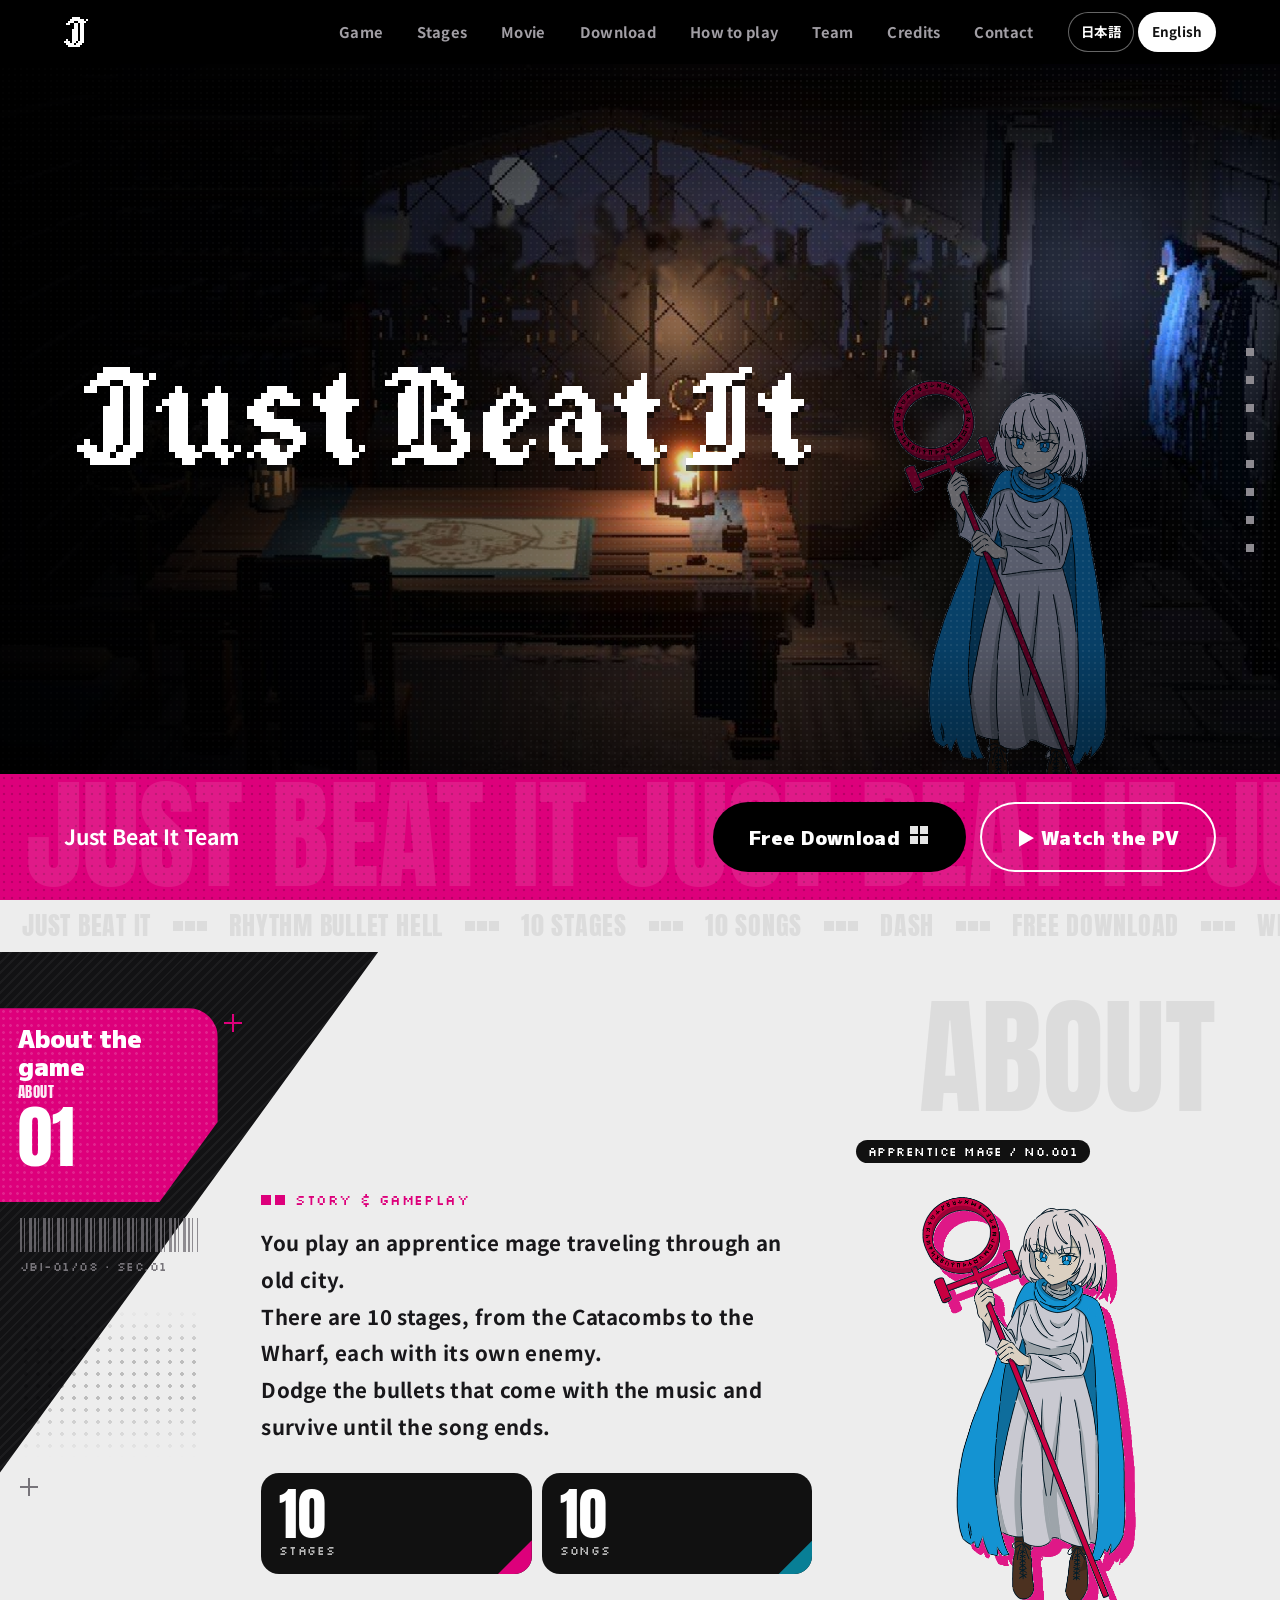
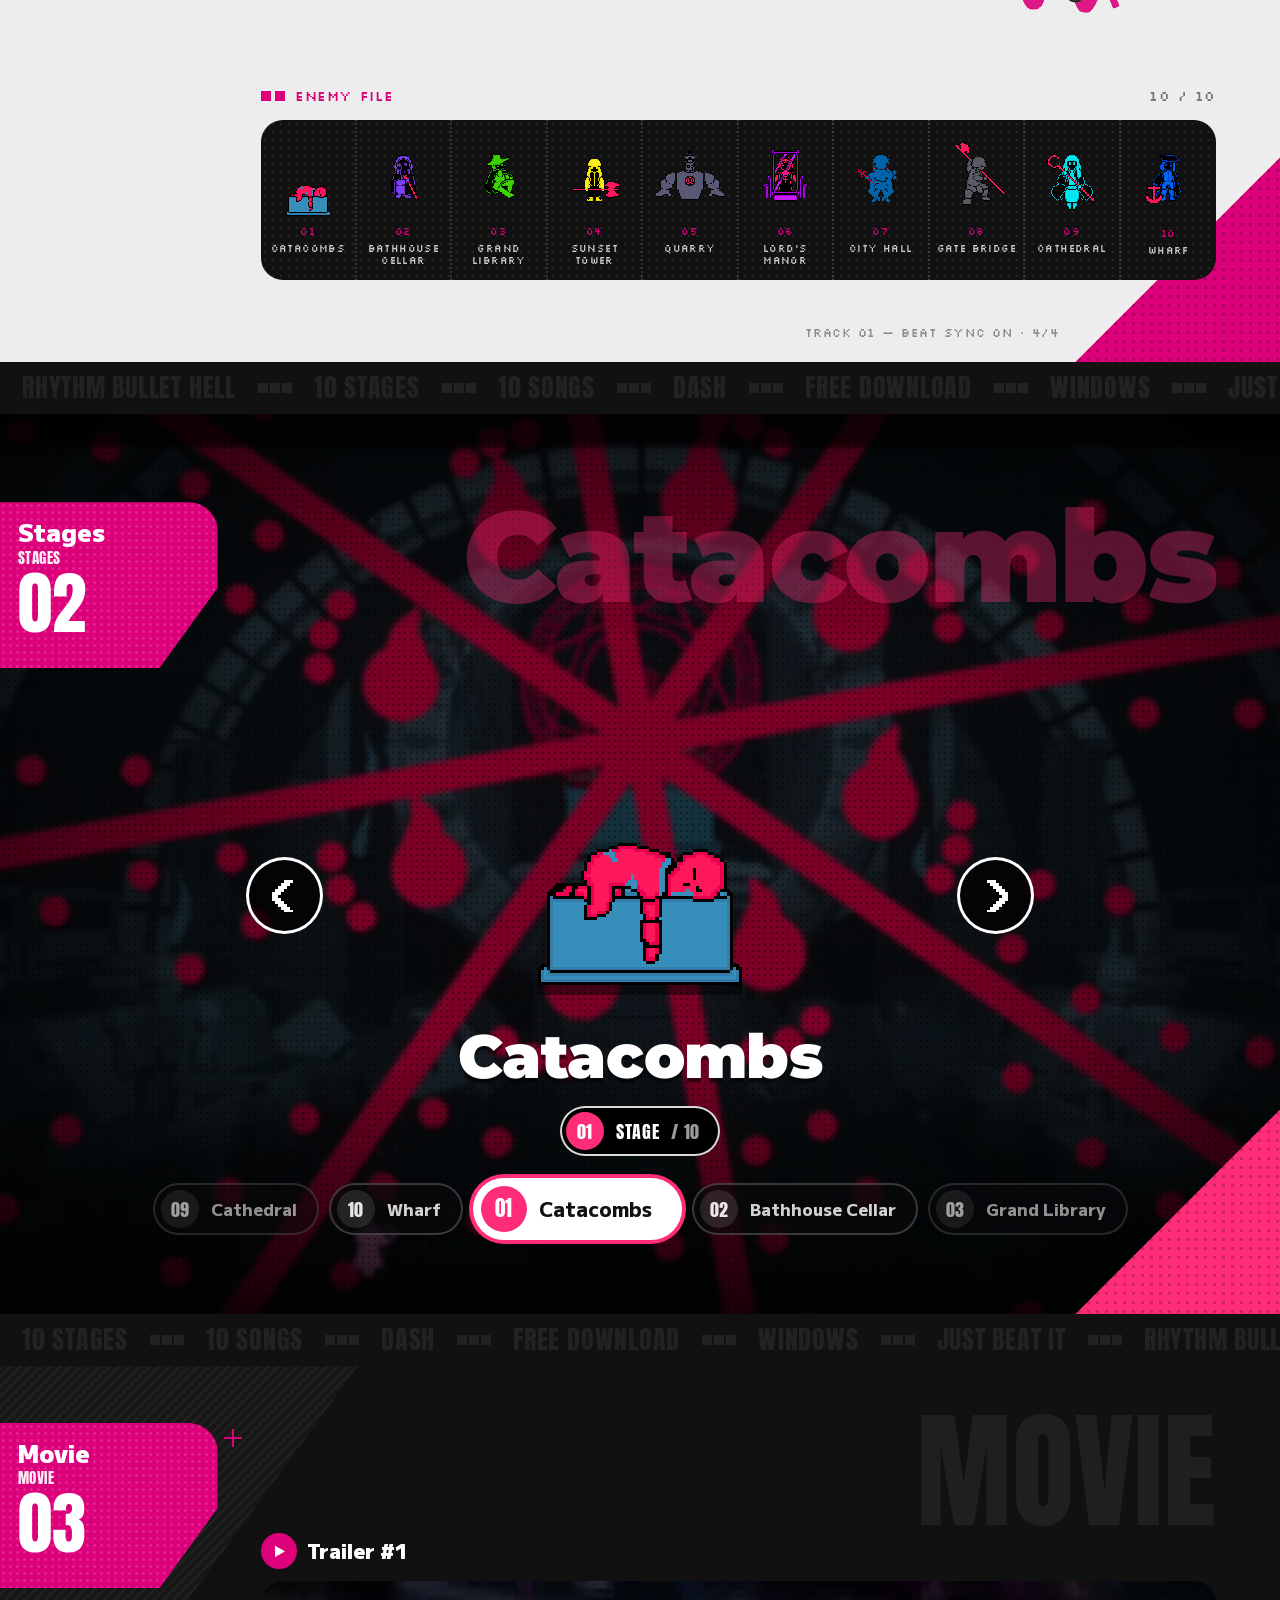
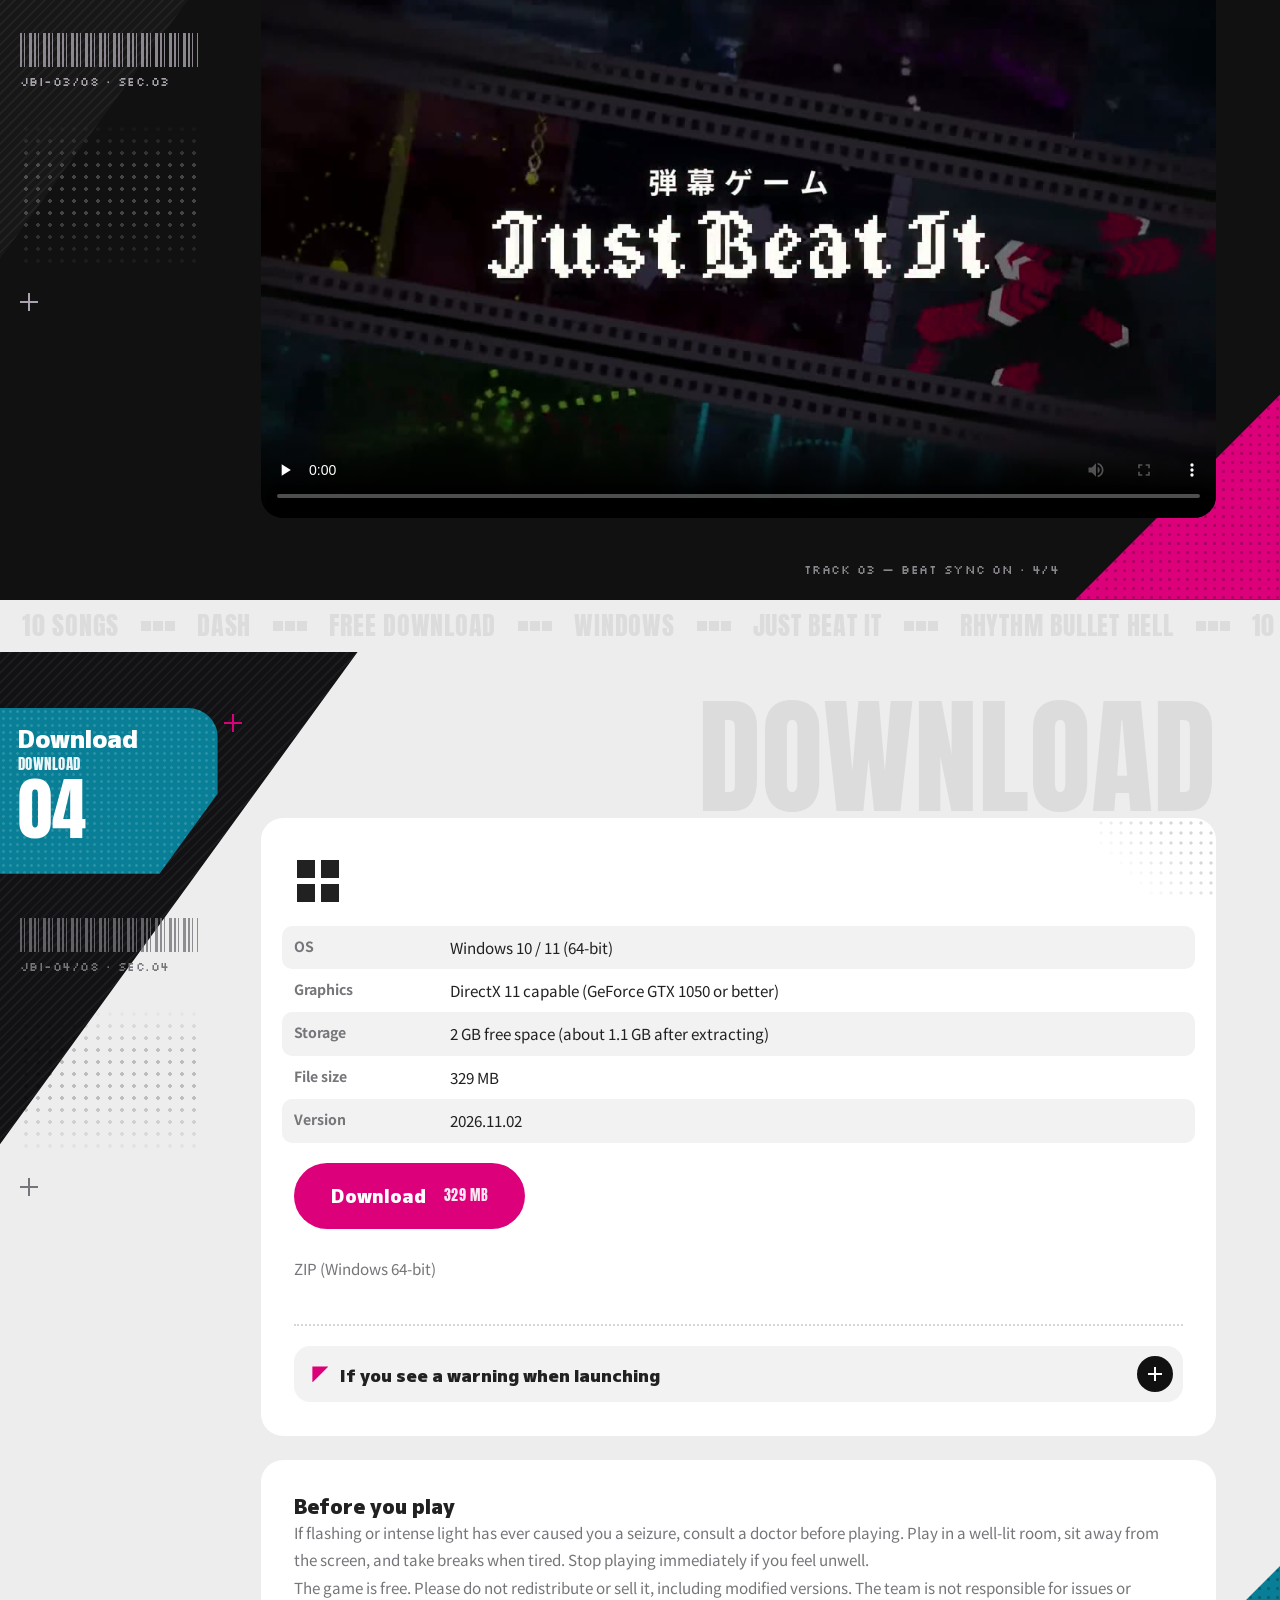
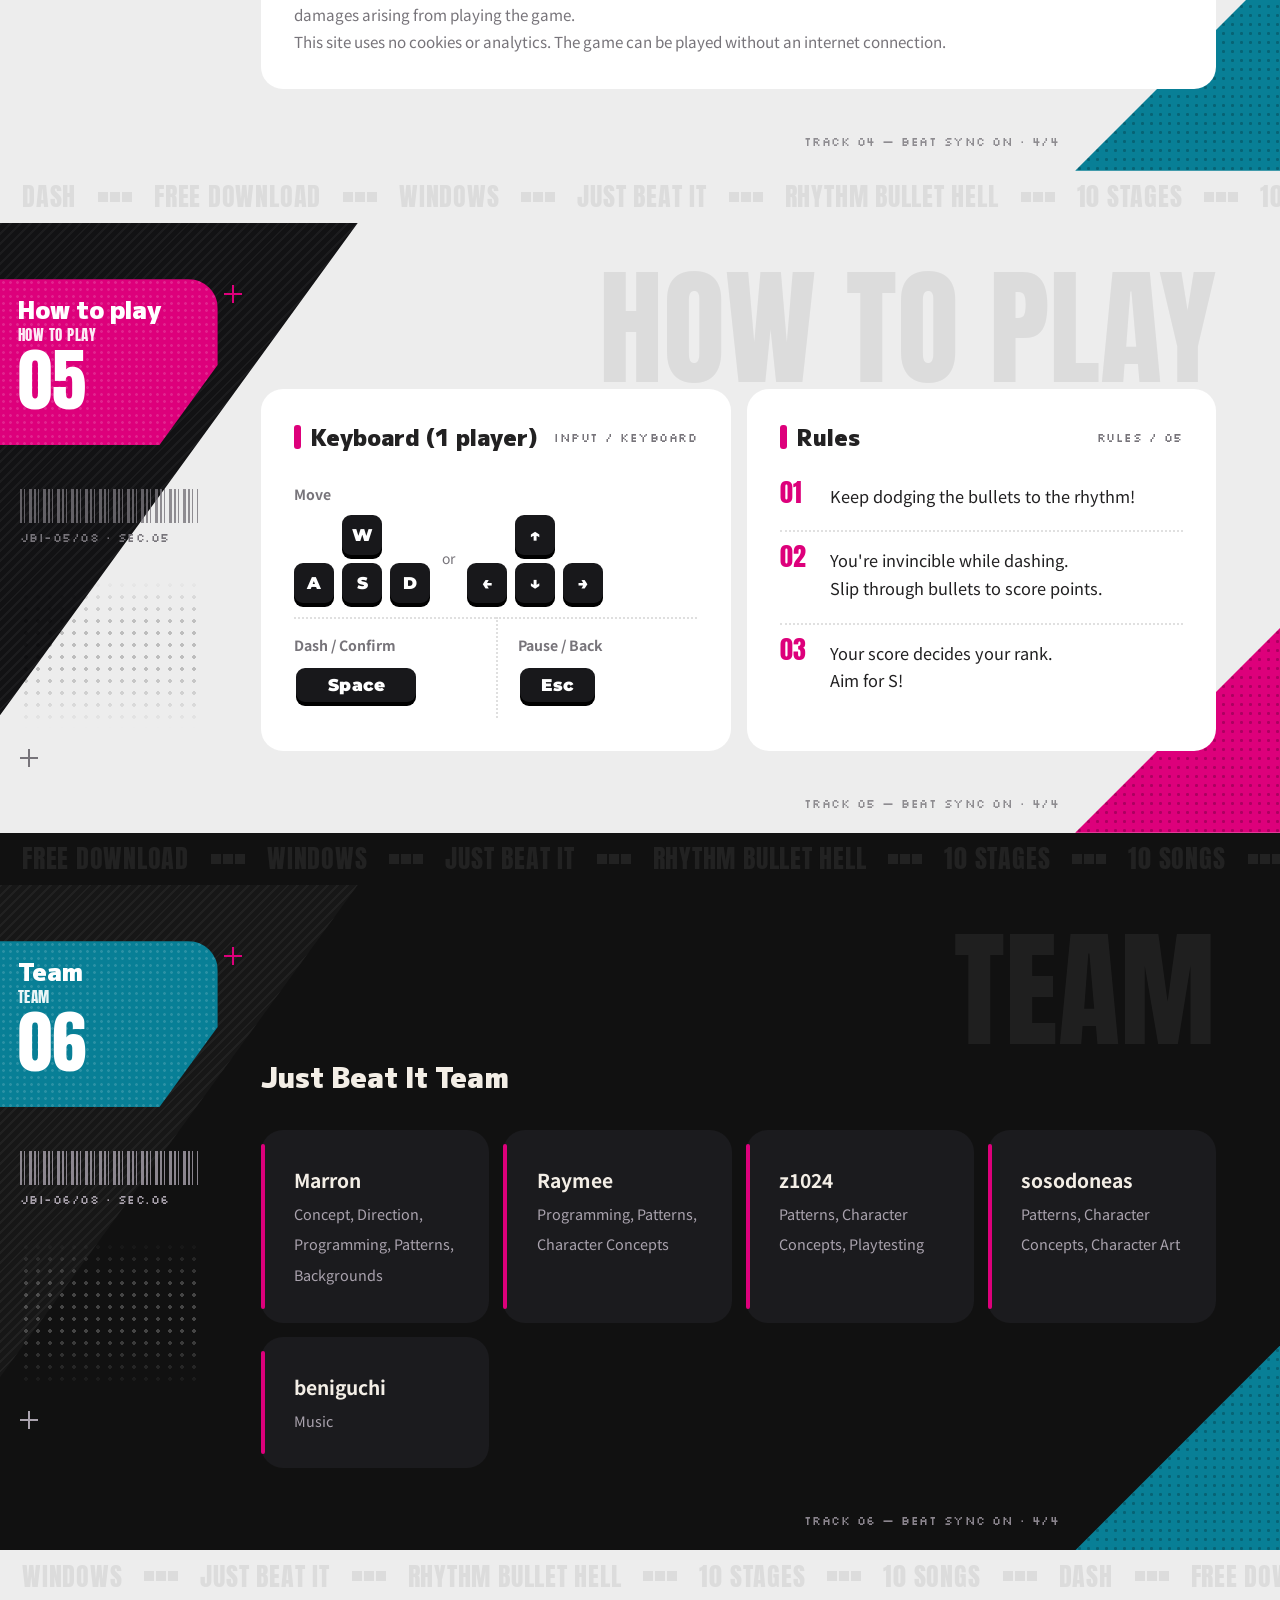
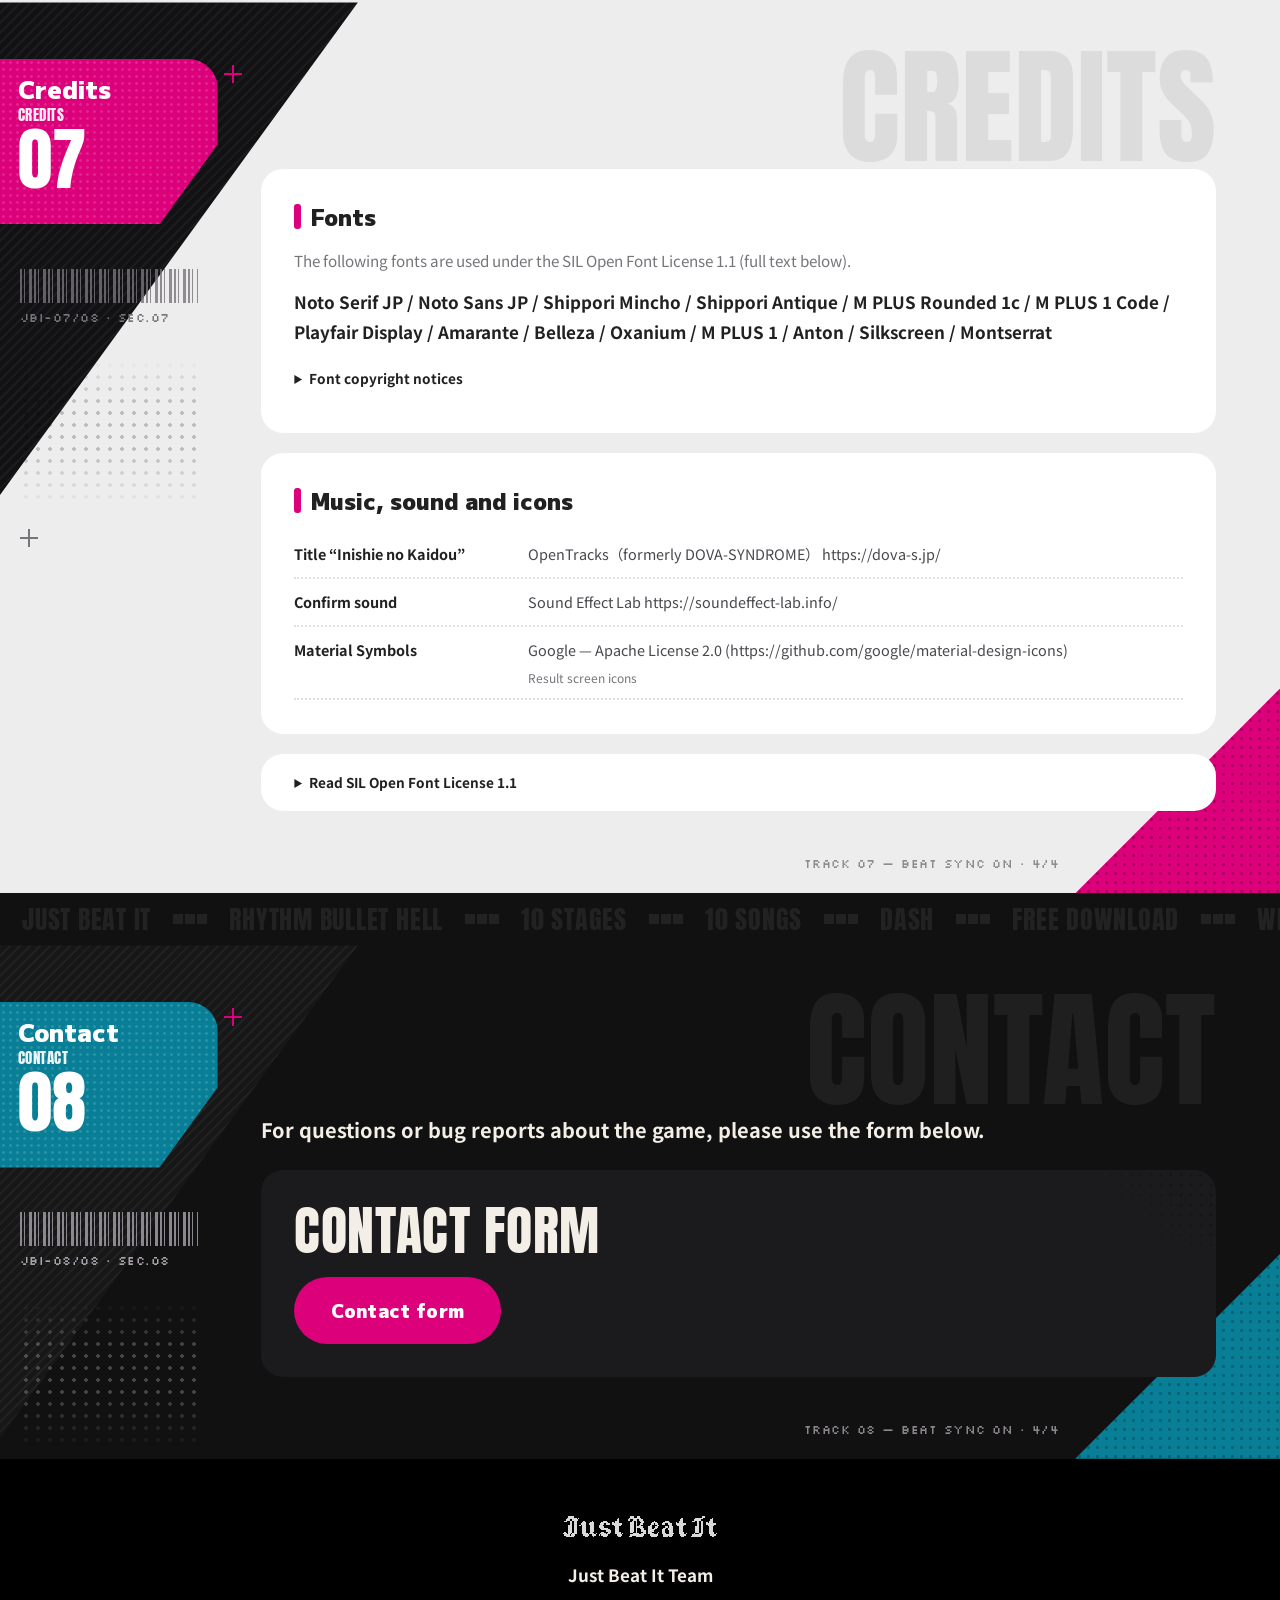
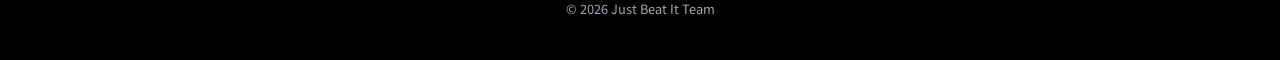
==== index.html @ 90af5a92 "refactor(site): メンバーの名前も pick で読む Co-Authored-By: Claude Opus 5.5 <noreply@anthropic.com>" ====
<!doctype html>
<html lang="ja" data-lang="ja" data-style="new">
<head>
<meta charset="utf-8">
<meta name="viewport" content="width=device-width,initial-scale=1,viewport-fit=cover">
<script>(function(){var d=document.documentElement,l="ja";try{var q=new URLSearchParams(location.search).get("lang");if(q==="ja"||q==="en")l=q;else{var s=localStorage.getItem("jbi-lang");if(s==="ja"||s==="en")l=s;else if(!/^ja\b/i.test(navigator.language||"ja"))l="en"}}catch(e){}d.lang=l;d.dataset.lang=l;try{if(new URLSearchParams(location.search).get("style")==="now"){delete d.dataset.style}else{d.dataset.style="new";var f=document.createElement("link");f.id="style-new-font";f.rel="stylesheet";f.href="https://fonts.googleapis.com/css2?family=Anton&family=M+PLUS+1:wght@800;900&family=Montserrat:wght@900&family=Noto+Sans+JP:wght@400;700&family=Silkscreen&display=swap";document.head.appendChild(f)}}catch(e){}d.classList.add("js");try{if(matchMedia("(prefers-reduced-motion: reduce)").matches)d.classList.add("calm")}catch(e){}})()</script>
<title>Just Beat It</title>
<meta name="description" content="曲の拍に合わせて飛んでくる弾をかわす、1〜2 人で遊べるリズム弾幕アクションを無料配布しています。 / A free rhythm bullet-hell action game for 1–2 players: dodge bullets to the beat.">
<meta name="theme-color" content="#0b0a0e">
<link rel="canonical" href="https://raymee675.github.io/Just-Beat-It/">
<meta property="og:type" content="website">
<meta property="og:site_name" content="Just Beat It">
<meta property="og:title" content="Just Beat It">
<meta property="og:description" content="曲の拍に合わせて飛んでくる弾をかわす、1〜2 人で遊べるリズム弾幕アクションを無料配布しています。 / A free rhythm bullet-hell action game for 1–2 players: dodge bullets to the beat.">
<meta property="og:url" content="https://raymee675.github.io/Just-Beat-It/">
<meta property="og:image" content="https://raymee675.github.io/Just-Beat-It/assets/img/ogp.jpg">
<meta property="og:locale" content="ja_JP">
<meta property="og:locale:alternate" content="en_US">
<meta name="twitter:card" content="summary_large_image">
<link rel="icon" type="image/png" sizes="32x32" href="assets/img/favicon-32.png">
<link rel="icon" type="image/png" sizes="256x256" href="assets/img/icon-256.png">
<link rel="apple-touch-icon" href="assets/img/icon-256.png">
<link rel="preconnect" href="https://fonts.googleapis.com">
<link rel="preconnect" href="https://fonts.gstatic.com" crossorigin>
<link rel="stylesheet" href="https://fonts.googleapis.com/css2?family=Noto+Serif+JP:wght@400;600;700;900&display=swap">
<link rel="stylesheet" href="assets/css/site.css?v=20261102d">
<link rel="stylesheet" href="assets/css/style-new.css?v=20261102d">
<script defer src="assets/js/config.js?v=20261102d"></script>
<script defer src="assets/js/opening.js?v=20261102d"></script>
<script defer src="assets/js/main.js?v=20261102d"></script>
</head>
<body>
<a class="skip" href="#main"><span lang="ja">本文へ</span><span lang="en">Skip to content</span></a>

<header class="header" data-header>
  <a class="header-logo" href="#top" aria-label="Just Beat It"><img class="zz-logo-full" src="assets/img/logo-pixel-1x.png" width="116" height="18" alt="Just Beat It"><img class="zz-only zz-logo-j" src="assets/img/logo-j-1x.png" width="12" height="15" alt=""></a>
  <nav class="nav" aria-label="Sections" data-nav>
    <a href="#about"><b>01</b><span lang="ja">ゲーム</span><span lang="en">Game</span></a>
    <a href="#stages"><b>02</b><span lang="ja">ステージ</span><span lang="en">Stages</span></a>
    <a href="#movie"><b>03</b><span lang="ja">映像</span><span lang="en">Movie</span></a>
    <a href="#download"><b>04</b><span lang="ja">ダウンロード</span><span lang="en">Download</span></a>
    <a href="#howto"><b>05</b><span lang="ja">遊び方</span><span lang="en">How to play</span></a>
    <a href="#team"><b>06</b><span lang="ja">制作</span><span lang="en">Team</span></a>
    <a href="#credits"><b>07</b><span lang="ja">クレジット</span><span lang="en">Credits</span></a>
    <a href="#contact"><b>08</b><span lang="ja">お問い合わせ</span><span lang="en">Contact</span></a>
  </nav>
  <div class="lang" role="group" aria-label="Language">
    <a class="band band-chip" href="?lang=ja" data-set-lang="ja" hreflang="ja"><span class="long">日本語</span><span class="short">JA</span></a>
    <a class="band band-chip" href="?lang=en" data-set-lang="en" hreflang="en"><span class="long">English</span><span class="short">EN</span></a>
  </div>
</header>

<main id="main">

<!-- 00 トップ -->
<section class="hero" id="top" data-hero>
  <div class="hero-scene" aria-hidden="true"><img src="assets/img/hero-title.jpg" width="1280" height="720" alt="" fetchpriority="high"></div>
  <canvas class="hero-canvas" data-opening-canvas aria-hidden="true"></canvas>
  <div class="zz-only zz-hero-layers" aria-hidden="true" data-zz-hero>
    <i class="zz-hero-blur"></i>
    <div class="zz-hero-frame">
      <img class="zz-hero-room" src="assets/img/hero-room.jpg" width="1280" height="720" alt="" loading="lazy">
      <img class="zz-hero-mage" src="assets/img/hero-mage.png" width="401" height="800" alt="" loading="lazy">
    </div>
    <i class="zz-hero-shade"></i>
  </div>
  <div class="hero-flank hero-flank-left" aria-hidden="true">
    <i style="--c:#ff2d78;background-image:url(assets/img/stage-vagrant.jpg)"></i>
    <i style="--c:#8a4dff;background-image:url(assets/img/stage-plague.jpg)"></i>
    <i style="--c:#7ce03a;background-image:url(assets/img/stage-scholar.jpg)"></i>
    <i style="--c:#ffd21e;background-image:url(assets/img/stage-wanderer.jpg)"></i>
    <i style="--c:#a7a7d6;background-image:url(assets/img/stage-stone.jpg)"></i>
  </div>
  <div class="hero-flank hero-flank-right" aria-hidden="true">
    <i style="--c:#d63cff;background-image:url(assets/img/stage-mirror.jpg)"></i>
    <i style="--c:#22b8e8;background-image:url(assets/img/stage-envoy.jpg)"></i>
    <i style="--c:#ff4a3a;background-image:url(assets/img/stage-knight.jpg)"></i>
    <i style="--c:#2ee6d6;background-image:url(assets/img/stage-archmage.jpg)"></i>
    <i style="--c:#3a7bff;background-image:url(assets/img/stage-captain.jpg)"></i>
  </div>
  <div class="hero-center">
    <h1 class="hero-logo"><img src="assets/img/logo-pixel-1x.png" width="116" height="18" alt="Just Beat It"></h1>
    <div class="zz-only zz-hero-info">
      <p class="zz-hero-genre"><span lang="ja">リズム弾幕アクション</span><span lang="en">Rhythm bullet hell</span></p>
      <p class="zz-hero-lead" lang="ja">曲を聴いて弾をよけ、<br>ダッシュですり抜けろ。</p>
      <p class="zz-hero-lead" lang="en">Listen, dodge,<br>and dash through.</p>
      <ul class="zz-hero-facts"><li><b>10</b>STAGES</li><li><b>10</b>SONGS</li><li><b>FREE</b>WINDOWS</li></ul>
    </div>
    <p class="hero-sub" lang="ja">リズム弾幕アクション</p>
    <p class="hero-sub" lang="en">Rhythm Bullet Hell</p>
    <p class="hero-catch" lang="ja">弾は、拍に乗ってやってくる。</p>
    <p class="hero-catch" lang="en">The bullets ride the beat.</p>
    <p class="zz-only hero-catch zz-credit" lang="ja">Just Beat It 制作班</p>
    <p class="zz-only hero-catch zz-credit" lang="en">Just Beat It Team</p>
    <div class="hero-actions">
      <a class="band band-action band-big" href="#download"><span lang="ja">無料ダウンロード<small>Windows</small></span><span lang="en">Free Download<small>Windows</small></span></a>
      <a class="band band-idle band-big" href="#movie" data-play-pv><span lang="ja">▶ PV を見る</span><span lang="en">▶ Watch the PV</span></a>
    </div>
  </div>
  <button class="hero-skip" type="button" data-skip-opening><span lang="ja">とばす</span><span lang="en">Skip</span></button>
  <a class="hero-scroll" href="#about" aria-hidden="true" tabindex="-1">SCROLL</a>
</section>

<!-- 01 ゲームについて -->
<section class="section" id="about">
  <header class="section-head">
    <span class="section-no" aria-hidden="true">01</span>
    <h2 class="section-title"><span class="band band-title"><span lang="ja">ゲームについて</span><span lang="en">About the game</span></span></h2>
    <p class="section-en">ABOUT</p>
  </header>
  <div class="about">
    <div class="about-text">
      <div class="plate about-lead">
        <p lang="ja">魔法に支配された古都を、見習い魔法使いが巡る。<br>飛んでくる弾は、どれも曲の拍に合わせて動く。聴けば、避けられる。<br>ひとりでも、ふたりでも。同じ画面で、同じ曲を生き延びよう。</p>
        <p lang="en">An apprentice mage travels an old city ruled by magic.<br>Every bullet moves on the beat of the music. Listen, and you can dodge.<br>Alone or with a friend: survive the same song on the same screen.</p>
        <p class="aside" lang="ja">※ 弾に当たると痛いです。なるべく避けてください。</p>
        <p class="aside" lang="en">* Getting hit hurts. We recommend not getting hit.</p>
      </div>
      <div class="zz-only zz-story">
        <p class="zz-kicker">STORY &amp; GAMEPLAY</p>
        <p class="zz-story-text" lang="ja">見習いの魔法使いになって、古い街を旅するゲームです。<br>ステージは地下墓地から船着き場までの <span class="zz-nowrap">10 か所</span>で、それぞれに敵がいます。<br>曲に合わせて飛んでくる弾をよけて、曲が終わるまで生き残ればクリアです。</p>
        <p class="zz-story-text" lang="en">You play an apprentice mage traveling through an old city.<br>There are 10 stages, from the Catacombs to the Wharf, each with its own enemy.<br>Dodge the bullets that come with the music and survive until the song ends.</p>
        <dl class="zz-stats">
          <div><dt>STAGES</dt><dd>10</dd></div>
          <div><dt>SONGS</dt><dd>10</dd></div>
        </dl>
      </div>
      <ol class="features">
        <li class="plate"><b>01</b><h3><span lang="ja">拍に乗る弾幕</span><span lang="en">Bullets on the beat</span></h3><p lang="ja">弾が出る瞬間も、曲がる瞬間も、曲に合わせてある。目だけでなく耳でも避ける弾幕。</p><p lang="en">Bullets spawn, turn and burst in time with the song. Dodge with your ears as well as your eyes.</p></li>
        <li class="plate"><b>02</b><h3><span lang="ja">すり抜けるダッシュ</span><span lang="en">Dash through it</span></h3><p lang="ja">ダッシュの間は無敵。弾の壁も抜けられる。ただし連打すると無敵が付かず、点も減る。ずるはだめ。</p><p lang="en">You're invincible while dashing, even through a wall of bullets. Mash it, though, and you lose both the invincibility and points. No cheating.</p></li>
        <li class="plate"><b>03</b><h3><span lang="ja">かすめて稼ぐ</span><span lang="en">Graze for points</span></h3><p lang="ja">弾のすぐそばをかすめると「グレイズ」で加点。続けるほど倍率が上がり、最大 4 倍。</p><p lang="en">Brush past a bullet to score a graze. Keep the chain going and the multiplier climbs up to ×4.</p></li>
        <li class="plate"><b>04</b><h3><span lang="ja">ふたりで遊べる</span><span lang="en">Play together</span></h3><p lang="ja">1 台のパソコンで 2 人同時に。<span class="p1">1P</span> は水色、<span class="p2">2P</span> は緑。</p><p lang="en">Two players on one PC. <span class="p1">1P</span> is sky blue, <span class="p2">2P</span> is green.</p></li>
        <li class="plate"><b>05</b><h3><span lang="ja">10 の場所、10 の曲</span><span lang="en">10 places, 10 songs</span></h3><p lang="ja">地下墓地から船着き場まで。難易度は EASY・NORMAL の 2 段階。</p><p lang="en">From the Catacombs to the Wharf, each in EASY and NORMAL.</p></li>
      </ol>
    </div>
    <figure class="about-art"><span class="zz-only zz-art-tag" aria-hidden="true">APPRENTICE MAGE / No.001</span><img src="assets/img/hero-art.png" width="709" height="1024" loading="lazy" alt="主人公の見習い魔法使い" data-alt-en="The apprentice mage"></figure>
  </div>
  <div class="zz-only zz-enemies" aria-hidden="true">
    <p class="zz-kicker">ENEMY FILE <span>10 / 10</span></p>
    <div class="zz-enemy-track"><div class="zz-enemy-row" data-zz-enemies></div></div>
  </div>
</section>

<!-- 02 ステージ -->
<section class="section section--alt stages" id="stages" data-stages>
  <div class="stage-bg" aria-hidden="true"><img data-stage-bg src="assets/img/stage-vagrant.jpg" width="960" height="540" alt=""><img data-stage-bg-next alt=""></div>
  <header class="section-head section-head--alt">
    <span class="section-no" aria-hidden="true">02</span>
    <h2 class="section-title"><span class="band band-title"><span lang="ja">ステージ</span><span lang="en">Stages</span></span></h2>
    <p class="section-en">STAGES</p>
  </header>
  <div class="stage-ui">
    <div class="stage-list" role="tablist" aria-orientation="vertical" aria-label="Stages" data-stage-list>
      <button role="tab" type="button" data-stage="vagrant" data-color="#ff2d78" data-ja="地下墓地" data-ruby="ちかぼち" data-en="Catacombs"><b>01</b><span lang="ja">地下墓地</span><span lang="en">Catacombs</span></button>
      <button role="tab" type="button" data-stage="plague" data-color="#8a4dff" data-ja="浴場地下" data-ruby="よくじょうちか" data-en="Bathhouse Cellar"><b>02</b><span lang="ja">浴場地下</span><span lang="en">Bathhouse Cellar</span></button>
      <button role="tab" type="button" data-stage="scholar" data-color="#7ce03a" data-ja="大図書館" data-ruby="だいとしょかん" data-en="Grand Library"><b>03</b><span lang="ja">大図書館</span><span lang="en">Grand Library</span></button>
      <button role="tab" type="button" data-stage="wanderer" data-color="#ffd21e" data-ja="夕焼けの塔" data-ruby="ゆうやけのとう" data-en="Sunset Tower"><b>04</b><span lang="ja">夕焼けの塔</span><span lang="en">Sunset Tower</span></button>
      <button role="tab" type="button" data-stage="stone" data-color="#a7a7d6" data-ja="採石場" data-ruby="さいせきじょう" data-en="Quarry"><b>05</b><span lang="ja">採石場</span><span lang="en">Quarry</span></button>
      <button role="tab" type="button" data-stage="mirror" data-color="#d63cff" data-ja="領主の館" data-ruby="りょうしゅのやかた" data-en="Lord's Manor"><b>06</b><span lang="ja">領主の館</span><span lang="en">Lord's Manor</span></button>
      <button role="tab" type="button" data-stage="envoy" data-color="#22b8e8" data-ja="市庁舎" data-ruby="しちょうしゃ" data-en="City Hall"><b>07</b><span lang="ja">市庁舎</span><span lang="en">City Hall</span></button>
      <button role="tab" type="button" data-stage="knight" data-color="#ff4a3a" data-ja="城門橋" data-ruby="じょうもんばし" data-en="Gate Bridge"><b>08</b><span lang="ja">城門橋</span><span lang="en">Gate Bridge</span></button>
      <button role="tab" type="button" data-stage="archmage" data-color="#2ee6d6" data-ja="大聖堂" data-ruby="だいせいどう" data-en="Cathedral"><b>09</b><span lang="ja">大聖堂</span><span lang="en">Cathedral</span></button>
      <button role="tab" type="button" data-stage="captain" data-color="#3a7bff" data-ja="船着き場" data-ruby="ふなつきば" data-en="Wharf"><b>10</b><span lang="ja">船着き場</span><span lang="en">Wharf</span></button>
    </div>
    <button class="zz-only zz-stage-step zz-stage-prev" type="button" data-stage-step="-1" aria-label="前のステージ" data-aria-label-en="Previous stage"><svg viewBox="0 0 7 11" aria-hidden="true" shape-rendering="crispEdges"><path d="M4 0h3v1H6v1H5v1H4v1H3v1H2v1h1v1h1v1h1v1h1v1h1v1H4v-1H3V9H2V8H1V7H0V4h1V3h1V2h1V1h1z"/></svg></button>
    <button class="zz-only zz-stage-step zz-stage-next" type="button" data-stage-step="1" aria-label="次のステージ" data-aria-label-en="Next stage"><svg viewBox="0 0 7 11" aria-hidden="true" shape-rendering="crispEdges"><path d="M0 0h3v1h1v1h1v1h1v1h1v3H6v1H5v1H4v1H3v1H0v-1h1V9h1V8h1V7h1V6h1V5H4V4H3V3H2V2H1V1H0z"/></svg></button>
    <div class="stage-stage" role="tabpanel" data-stage-panel style="--stage:#ff2d78">
      <p class="stage-count"><span>STAGE</span><b data-stage-no>01</b><small>/ 10</small></p>
      <div class="stage-enemy"><img data-stage-enemy src="assets/img/enemy/vagrant.gif" width="128" height="128" alt=""></div>
      <p class="stage-name"><ruby data-stage-name-ja lang="ja">地下墓地<rt data-stage-ruby>ちかぼち</rt></ruby><span data-stage-name-en>Catacombs</span></p>
    </div>
  </div>
  <p class="zz-only stage-help zz-stage-help"><span lang="ja">＜ ＞ か、下の一覧で選べます（← → キーでも選べます）。</span><span lang="en">Use ‹ › or the list below (or the ← → keys).</span></p>
  <p class="stage-help zz-old-help"><span lang="ja">一覧から選ぶと、ステージが切り替わります（↑ ↓ キーでも選べます）。</span><span lang="en">Pick a stage from the list (or use the ↑ ↓ keys).</span></p>
</section>

<!-- 03 映像 -->
<section class="section" id="movie">
  <header class="section-head">
    <span class="section-no" aria-hidden="true">03</span>
    <h2 class="section-title"><span class="band band-title"><span lang="ja">映像</span><span lang="en">Movie</span></span></h2>
    <p class="section-en">MOVIE</p>
  </header>
  <div class="movie">
    <p class="movie-label"><span lang="ja">PV 第一弾</span><span lang="en">Trailer #1</span></p>
    <div class="movie-frame plate" data-movie>
      <video data-movie-video poster="assets/img/poster-reel.jpg" width="1920" height="1080" playsinline controls preload="none" muted>
        <source src="assets/video/reel-1080.mp4" type="video/mp4" media="(min-width: 1000px)">
        <source src="assets/video/reel-720.mp4" type="video/mp4">
      </video>
    </div>
    <p class="movie-note" data-movie-note><span lang="ja">PV 第一弾は公開の準備中です。いまはプレイ映像をどうぞ（音は出ません）。</span><span lang="en">Trailer #1 is coming soon. Enjoy some gameplay footage for now (no sound).</span></p>
  </div>
</section>

<!-- 04 ダウンロード -->
<section class="section section--alt" id="download">
  <header class="section-head section-head--alt">
    <span class="section-no" aria-hidden="true">04</span>
    <h2 class="section-title"><span class="band band-title"><span lang="ja">ダウンロード</span><span lang="en">Download</span></span></h2>
    <p class="section-en">DOWNLOAD</p>
  </header>
  <p class="lead zz-old-lead"><span lang="ja">無料で遊べます。Windows のパソコンで遊べます（Mac 版は今のところありません）。</span><span lang="en">It's free, for Windows PCs (no Mac version for now).</span></p>
  <div class="downloads">
    <article class="plate dl" data-dl="windows">
      <h3>Windows</h3>
      <dl class="specs">
        <div><dt><span lang="ja">OS</span><span lang="en">OS</span></dt><dd data-dl-field="os">—</dd></div>
        <div><dt><span lang="ja">グラフィック</span><span lang="en">Graphics</span></dt><dd data-dl-field="gpu">—</dd></div>
        <div><dt><span lang="ja">空き容量</span><span lang="en">Storage</span></dt><dd data-dl-field="storage">—</dd></div>
        <div><dt><span lang="ja">ファイルの大きさ</span><span lang="en">File size</span></dt><dd data-dl-field="size">—</dd></div>
        <div><dt><span lang="ja">版</span><span lang="en">Version</span></dt><dd data-dl-field="version">—</dd></div>
      </dl>
      <a class="band band-idle band-big is-disabled" data-dl-button aria-disabled="true"><span lang="ja">準備中</span><span lang="en">Coming soon</span></a>
      <p class="note dl-note" data-dl-note="windows" hidden><span lang="ja">ZIP（Windows 64 ビット）</span><span lang="en">ZIP (Windows 64-bit)</span></p>
    </article>
  </div>
  <div class="zz-only zz-sp-dl plate">
    <p class="zz-sp-dl-head"><span class="zz-sp-dl-icons" aria-hidden="true"></span><span>WINDOWS</span></p>
    <p class="zz-sp-dl-text" lang="ja">スマホでは遊べません。<br>パソコンでこのページを開いて<br>ダウンロードしてください。</p>
    <p class="zz-sp-dl-text" lang="en">This game runs on Windows.<br>Open this page on your computer to download it.</p>
    <button class="band band-action zz-copy" type="button" data-copy-link><span data-copy-label>ページのリンクをコピー</span></button>
    <p class="zz-sp-dl-url" data-copy-url></p>
    <p class="zz-visually-hidden" aria-live="polite" data-copy-status></p>
  </div>
  <aside class="plate download-notice">
    <h3><span lang="ja">遊ぶ前のご注意</span><span lang="en">Before you play</span></h3>
    <p class="note"><span lang="ja">点滅や強い光の刺激で発作を起こしたことがある方は、遊ぶ前に医師にご相談ください。明るい部屋で画面から離れて遊び、疲れたら休憩してください。気分が悪くなったらすぐにプレイをやめてください。</span><span lang="en">If flashing or intense light has ever caused you a seizure, consult a doctor before playing. Play in a well-lit room, sit away from the screen, and take breaks when tired. Stop playing immediately if you feel unwell.</span></p>
    <p class="note"><span lang="ja">ゲームは無料で配布しています。改変したものを含め、再配布・販売はご遠慮ください。プレイによって生じた不具合や損害について、制作班は責任を負いません。</span><span lang="en">The game is free. Please do not redistribute or sell it, including modified versions. The team is not responsible for issues or damages arising from playing the game.</span></p>
    <p class="note"><span lang="ja">このサイトは Cookie やアクセス解析を使用していません。ゲームはインターネットに接続せず遊べます。</span><span lang="en">This site uses no cookies or analytics. The game can be played without an internet connection.</span></p>
  </aside>
  <noscript><p class="note">ダウンロードの情報を出すには JavaScript を有効にしてください。 / Please enable JavaScript to see download links.</p></noscript>

  <h3 class="sub-title"><span lang="ja">起動するときに警告が出たら</span><span lang="en">If you see a warning when launching</span></h3>
  <p class="note"><span lang="ja">このゲームは個人の制作班が作ったもので、Microsoft の署名がありません。そのため初めて開くときに警告が出ることがあります。次の手順で開けます。</span><span lang="en">This game is made by a small student team and isn't signed by Microsoft, so your computer may warn you the first time. Here's how to open it.</span></p>
  <div class="warnings">
    <details class="plate warn" open>
      <summary>Windows</summary>
      <ol lang="ja">
        <li>ダウンロードした ZIP を右クリックし、「すべて展開」で展開します<span class="zz-cut">（ZIP のままでは起動できません）</span>。</li>
        <li>展開したフォルダーの中の <code>JustBeatIt.exe</code> を開きます。</li>
        <li>青い画面で「Windows によって PC が保護されました」と出たら、「詳細情報」を押し、出てきた「実行」を押します。</li>
        <li class="zz-cut">次からは警告なしで開けます。</li>
      </ol>
      <ol lang="en">
        <li>Right-click the downloaded ZIP and choose “Extract All”<span class="zz-cut"> (it won't run from inside the ZIP)</span>.</li>
        <li>Open <code>JustBeatIt.exe</code> in the extracted folder.</li>
        <li>If a blue “Windows protected your PC” screen appears, click “More info”, then “Run anyway”.</li>
        <li class="zz-cut">It will open without the warning from then on.</li>
      </ol>
    </details>
  </div>
</section>

<!-- 05 遊び方 -->
<section class="section" id="howto">
  <header class="section-head">
    <span class="section-no" aria-hidden="true">05</span>
    <h2 class="section-title"><span class="band band-title"><span lang="ja">遊び方</span><span lang="en">How to play</span></span></h2>
    <p class="section-en">HOW TO PLAY</p>
  </header>
  <div class="howto">
    <article class="plate controls">
      <h3><span lang="ja">キーボード（1 人）</span><span lang="en">Keyboard (1 player)</span></h3>
      <dl class="control-map">
        <div class="control-row"><dt><span lang="ja">移動</span><span lang="en">Move</span></dt><dd><div class="key-set"><span class="key-cluster" role="img" aria-label="W A S D キー" data-aria-label-en="W A S D keys"><kbd aria-hidden="true">W</kbd><kbd aria-hidden="true">A</kbd><kbd aria-hidden="true">S</kbd><kbd aria-hidden="true">D</kbd></span><span class="or"><span lang="ja">または</span><span lang="en">or</span></span><span class="key-cluster" role="img" aria-label="矢印キー" data-aria-label-en="Arrow keys"><kbd aria-hidden="true">↑</kbd><kbd aria-hidden="true">←</kbd><kbd aria-hidden="true">↓</kbd><kbd aria-hidden="true">→</kbd></span></div></dd></div>
        <div class="control-row"><dt><span lang="ja">ダッシュ・決定</span><span lang="en">Dash / Confirm</span></dt><dd><div class="key-set"><kbd class="space">Space</kbd><kbd>Z</kbd><span class="key-unit"><kbd class="wide">Shift</kbd><small lang="ja">（左）</small><small lang="en">(left)</small></span></div></dd></div>
        <div class="control-row"><dt><span lang="ja">ポーズ・戻る</span><span lang="en">Pause / Back</span></dt><dd><div class="key-set"><kbd class="wide">Esc</kbd></div></dd></div>
      </dl>
    </article>
    <article class="plate controls controls-duo">
      <h3><span lang="ja">キーボード（2 人）</span><span lang="en">Keyboard (2 players)</span></h3>
      <div class="player-maps">
        <section class="player-map player-map--p1" aria-labelledby="player-one">
          <h4 id="player-one" class="p1">1P</h4>
          <dl class="control-map"><div class="control-row"><dt><span lang="ja">移動</span><span lang="en">Move</span></dt><dd><div class="key-set"><span class="key-cluster" role="img" aria-label="W A S D キー" data-aria-label-en="W A S D keys"><kbd aria-hidden="true">W</kbd><kbd aria-hidden="true">A</kbd><kbd aria-hidden="true">S</kbd><kbd aria-hidden="true">D</kbd></span></div></dd></div><div class="control-row"><dt><span lang="ja">ダッシュ</span><span lang="en">Dash</span></dt><dd><div class="key-set"><kbd class="space">Space</kbd><kbd>Z</kbd><span class="key-unit"><kbd class="wide">Shift</kbd><small lang="ja">（左）</small><small lang="en">(left)</small></span></div></dd></div></dl>
        </section>
        <section class="player-map player-map--p2" aria-labelledby="player-two">
          <h4 id="player-two" class="p2">2P</h4>
          <dl class="control-map"><div class="control-row"><dt><span lang="ja">移動</span><span lang="en">Move</span></dt><dd><div class="key-set"><span class="key-cluster" role="img" aria-label="矢印キー" data-aria-label-en="Arrow keys"><kbd aria-hidden="true">↑</kbd><kbd aria-hidden="true">←</kbd><kbd aria-hidden="true">↓</kbd><kbd aria-hidden="true">→</kbd></span></div></dd></div><div class="control-row"><dt><span lang="ja">ダッシュ</span><span lang="en">Dash</span></dt><dd><div class="key-set"><span class="key-unit"><kbd class="wide">Shift</kbd><small lang="ja">（右）</small><small lang="en">(right)</small></span><kbd class="wide">Enter</kbd></div></dd></div></dl>
        </section>
      </div>
      <p class="note"><span lang="ja">タイトル画面の「プレイ人数」で 1 人か 2 人を選べます。1 台のキーボードを 2 人で分け合えます。ゲームパッドが 1 台ならキーボードが 1P、パッドが 2P です。2 台なら 1 人 1 台で遊べます。</span><span lang="en">Choose 1 or 2 players with "Players" on the title screen. Two people can share one keyboard. With one gamepad, the keyboard is 1P and the gamepad is 2P. With two gamepads, each player uses one.</span></p>
    </article>
    <article class="plate rules">
      <h3><span lang="ja">ルール</span><span lang="en">Rules</span></h3>
      <ul class="zz-only zz-rules" lang="ja">
        <li class="zz-rule-one"><span>リズムに合わせて弾をかわし続けよう！</span></li>
        <li><span>ダッシュの間は無敵。<br>弾をすり抜けるとスコアが加点されるぞ</span></li>
        <li><span>スコアに応じてランクが決まる。<br>目指せSランク！</span></li>
      </ul>
      <ul class="zz-only zz-rules" lang="en">
        <li><span>Keep dodging the bullets to the rhythm!</span></li>
        <li><span>You're invincible while dashing.<br>Slip through bullets to score points.</span></li>
        <li><span>Your score decides your rank.<br>Aim for S!</span></li>
      </ul>
      <ul class="zz-old-rules" lang="ja">
        <li>曲が終わるまで弾をかわし続ければクリア。当たるほど点が減ります。</li>
        <li>ダッシュの間は無敵。弾をすり抜けると「ダッシュ回避」で加点。</li>
        <li>続けてダッシュしすぎると無敵が付かず、点も減ります。</li>
        <li>弾のすぐそばをかすめると「グレイズ」。続けるほど倍率が上がります（最大 4 倍）。</li>
        <li>終わるとランクが出ます。目指せ S。</li>
      </ul>
      <ul class="zz-old-rules" lang="en">
        <li>Keep dodging until the song ends to clear the stage. Each hit costs points.</li>
        <li>You're invincible while dashing. Slipping through bullets earns “dash dodge” points.</li>
        <li>Dash too often in a row and you lose the invincibility, and points too.</li>
        <li>Brush past bullets to “graze”. The chain multiplier grows up to ×4.</li>
        <li>You get a rank at the end. Aim for S.</li>
      </ul>
    </article>
  </div>
</section>

<!-- 06 制作 -->
<section class="section section--alt" id="team">
  <header class="section-head section-head--alt">
    <span class="section-no" aria-hidden="true">06</span>
    <h2 class="section-title"><span class="band band-title"><span lang="ja">制作</span><span lang="en">Team</span></span></h2>
    <p class="section-en">TEAM</p>
  </header>
  <p class="team-name" data-team-name>Just Beat It 制作班</p>
  <ul class="members" data-members></ul>
  <p class="note" data-members-empty><span lang="ja">メンバーの紹介は準備中です。</span><span lang="en">Member list coming soon.</span></p>
</section>

<!-- 07 クレジット -->
<section class="section" id="credits">
  <header class="section-head">
    <span class="section-no" aria-hidden="true">07</span>
    <h2 class="section-title"><span class="band band-title"><span lang="ja">クレジット</span><span lang="en">Credits</span></span></h2>
    <p class="section-en">CREDITS</p>
  </header>
  <div class="credits">
    <article class="plate">
      <h3><span lang="ja">フォント</span><span lang="en">Fonts</span></h3>
      <p class="note"><span lang="ja">次のフォントは SIL Open Font License 1.1 のもとで使っています（許諾文は下に掲載）。</span><span lang="en">The following fonts are used under the SIL Open Font License 1.1 (full text below).</span></p>
      <ul class="credit-list">
        <li><b>Noto Serif JP</b><span>© 2017-2023 Adobe (http://www.adobe.com/). / The Noto Project Authors</span><small lang="ja">ゲーム・このサイト</small><small lang="en">Game, this website</small></li>
        <li><b>Noto Sans JP</b><span>© 2014-2021 Adobe (http://www.adobe.com/), with Reserved Font Name 'Source'.</span></li>
        <li><b>Shippori Mincho</b><span>Copyright 2021 The Shippori Mincho Project Authors (https://github.com/fontdasu/ShipporiMincho)</span></li>
        <li><b>Shippori Antique</b><span>Copyright 2020 The Shippori Antique Project Authors (https://github.com/fontdasu/ShipporiAntique)</span></li>
        <li><b>M PLUS Rounded 1c</b><span>Copyright 2016 The Rounded M+ Project Authors.</span></li>
        <li><b>M PLUS 1 Code</b><span>Copyright 2021 The M+ FONTS Project Authors (https://github.com/coz-m/MPLUS_FONTS)</span></li>
        <li><b>Playfair Display</b><span>Copyright 2017 The Playfair Display Project Authors (https://github.com/clauseggers/Playfair-Display), with Reserved Font Name "Playfair Display".</span></li>
        <li><b>Amarante</b><span>Copyright (c) 2011, Sorkin Type Co (www.sorkintype.com) with Reserved Font Name "Amarante".</span></li>
        <li><b>Belleza</b><span>Copyright 2012 The Belleza Project Authors (https://github.com/etunni/belleza)</span></li>
        <li><b>Oxanium</b><span>Copyright 2019 The Oxanium Project Authors (https://github.com/sevmeyer/oxanium)</span></li>
        <li class="zz-only"><b>M PLUS 1</b><span>Copyright 2021 The M+ FONTS Project Authors (https://github.com/coz-m/MPLUS_FONTS)</span><small lang="ja">このサイト（試作の見た目）</small><small lang="en">This website (new look prototype)</small></li>
        <li class="zz-only"><b>Anton</b><span>Copyright 2020 The Anton Project Authors (https://github.com/googlefonts/AntonFont.git)</span><small lang="ja">このサイト（試作の見た目）</small><small lang="en">This website (new look prototype)</small></li>
        <li class="zz-only"><b>Silkscreen</b><span>Copyright 2001 The Silkscreen Project Authors (https://github.com/googlefonts/silkscreen)</span><small lang="ja">このサイト（試作の見た目）</small><small lang="en">This website (new look prototype)</small></li>
        <li class="zz-only"><b>Montserrat</b><span>Copyright 2024 The Montserrat.Git Project Authors (https://github.com/JulietaUla/Montserrat.git)</span><small lang="ja">このサイト（試作の見た目）</small><small lang="en">This website (new look prototype)</small></li>
      </ul>
    </article>
    <article class="plate">
      <h3><span lang="ja">音楽・効果音・アイコン</span><span lang="en">Music, sound and icons</span></h3>
      <ul class="credit-list">
        <li><b><span lang="ja">タイトル曲「古の街道」</span><span lang="en">Title “Inishie no Kaidou”</span></b><span>OpenTracks（<span lang="ja">旧 </span><span lang="en">formerly </span>DOVA-SYNDROME） <span class="zz-url">https://dova-s.jp/</span></span></li>
        <li><b><span lang="ja">決定の効果音</span><span lang="en">Confirm sound</span></b><span><span lang="ja">効果音ラボ</span><span lang="en">Sound Effect Lab</span> <span class="zz-url">https://soundeffect-lab.info/</span></span></li>
        <li><b>Material Symbols</b><span>Google — Apache License 2.0 <span class="zz-url">(https://github.com/google/material-design-icons)</span></span><small lang="ja">リザルト画面のアイコン</small><small lang="en">Result screen icons</small></li>
      </ul>
    </article>
    <article class="plate ofl">
      <h3>SIL Open Font License 1.1</h3>
      <pre class="license" tabindex="0">-----------------------------------------------------------
SIL OPEN FONT LICENSE Version 1.1 - 26 February 2007
-----------------------------------------------------------

PREAMBLE
The goals of the Open Font License (OFL) are to stimulate worldwide
development of collaborative font projects, to support the font creation
efforts of academic and linguistic communities, and to provide a free and
open framework in which fonts may be shared and improved in partnership
with others.

The OFL allows the licensed fonts to be used, studied, modified and
redistributed freely as long as they are not sold by themselves. The
fonts, including any derivative works, can be bundled, embedded, 
redistributed and/or sold with any software provided that any reserved
names are not used by derivative works. The fonts and derivatives,
however, cannot be released under any other type of license. The
requirement for fonts to remain under this license does not apply
to any document created using the fonts or their derivatives.

DEFINITIONS
"Font Software" refers to the set of files released by the Copyright
Holder(s) under this license and clearly marked as such. This may
include source files, build scripts and documentation.

"Reserved Font Name" refers to any names specified as such after the
copyright statement(s).

"Original Version" refers to the collection of Font Software components as
distributed by the Copyright Holder(s).

"Modified Version" refers to any derivative made by adding to, deleting,
or substituting -- in part or in whole -- any of the components of the
Original Version, by changing formats or by porting the Font Software to a
new environment.

"Author" refers to any designer, engineer, programmer, technical
writer or other person who contributed to the Font Software.

PERMISSION &amp; CONDITIONS
Permission is hereby granted, free of charge, to any person obtaining
a copy of the Font Software, to use, study, copy, merge, embed, modify,
redistribute, and sell modified and unmodified copies of the Font
Software, subject to the following conditions:

1) Neither the Font Software nor any of its individual components,
in Original or Modified Versions, may be sold by itself.

2) Original or Modified Versions of the Font Software may be bundled,
redistributed and/or sold with any software, provided that each copy
contains the above copyright notice and this license. These can be
included either as stand-alone text files, human-readable headers or
in the appropriate machine-readable metadata fields within text or
binary files as long as those fields can be easily viewed by the user.

3) No Modified Version of the Font Software may use the Reserved Font
Name(s) unless explicit written permission is granted by the corresponding
Copyright Holder. This restriction only applies to the primary font name as
presented to the users.

4) The name(s) of the Copyright Holder(s) or the Author(s) of the Font
Software shall not be used to promote, endorse or advertise any
Modified Version, except to acknowledge the contribution(s) of the
Copyright Holder(s) and the Author(s) or with their explicit written
permission.

5) The Font Software, modified or unmodified, in part or in whole,
must be distributed entirely under this license, and must not be
distributed under any other license. The requirement for fonts to
remain under this license does not apply to any document created
using the Font Software.

TERMINATION
This license becomes null and void if any of the above conditions are
not met.

DISCLAIMER
THE FONT SOFTWARE IS PROVIDED "AS IS", WITHOUT WARRANTY OF ANY KIND,
EXPRESS OR IMPLIED, INCLUDING BUT NOT LIMITED TO ANY WARRANTIES OF
MERCHANTABILITY, FITNESS FOR A PARTICULAR PURPOSE AND NONINFRINGEMENT
OF COPYRIGHT, PATENT, TRADEMARK, OR OTHER RIGHT. IN NO EVENT SHALL THE
COPYRIGHT HOLDER BE LIABLE FOR ANY CLAIM, DAMAGES OR OTHER LIABILITY,
INCLUDING ANY GENERAL, SPECIAL, INDIRECT, INCIDENTAL, OR CONSEQUENTIAL
DAMAGES, WHETHER IN AN ACTION OF CONTRACT, TORT OR OTHERWISE, ARISING
FROM, OUT OF THE USE OR INABILITY TO USE THE FONT SOFTWARE OR FROM
OTHER DEALINGS IN THE FONT SOFTWARE.</pre>
    </article>
  </div>
</section>

<!-- 08 お問い合わせ -->
<section class="section section--alt" id="contact">
  <header class="section-head section-head--alt">
    <span class="section-no" aria-hidden="true">08</span>
    <h2 class="section-title"><span class="band band-title"><span lang="ja">お問い合わせ</span><span lang="en">Contact</span></span></h2>
    <p class="section-en">CONTACT</p>
  </header>
  <p class="lead"><span lang="ja">ゲームに関するご質問や不具合のご報告は、下のフォームからお送りください。</span><span lang="en">For questions or bug reports about the game, please use the form below.</span></p>
  <div class="downloads">
    <article class="plate dl">
      <h3><span lang="ja">お問い合わせフォーム</span><span lang="en">Contact form</span></h3>
      <a class="band band-idle band-big is-disabled" data-contact-button aria-disabled="true" target="_blank" rel="noopener noreferrer"><span lang="ja">準備中</span><span lang="en">Coming soon</span></a>
    </article>
  </div>
</section>

</main>

<footer class="footer">
  <img src="assets/img/logo-pixel-1x.png" width="116" height="18" alt="Just Beat It" loading="lazy">
  <p class="footer-team" data-team-name>Just Beat It 制作班</p>
  <p class="copyright">© 2026 <span data-team-name>Just Beat It 制作班</span></p>
</footer>
</body>
</html>
---- assets/css/site.css ----
/* Just Beat It — ゲームの UI（暗い板と筆の帯）にそろえた見た目 */
:root {
  --bg: #0b0a0e;
  --bg-2: #121017;
  --plate: rgba(20, 18, 25, .9);
  --plate-line: rgba(255, 255, 255, .09);
  --ink: #f3eee6;
  --muted: #aaa3ae;
  --magenta: #dd007b;
  --cyan: #087f96;
  --gray: #4b4852;
  --p1: #17b2ff;
  --p2: #3ceca8;
  --stage: #ff2d78;
  --font: "Noto Serif JP", "Hiragino Mincho ProN", "Yu Mincho", serif;
  --gutter: clamp(16px, 5vw, 72px);
  --header-h: calc(60px + env(safe-area-inset-top, 0px));
  color-scheme: dark;
}

* { box-sizing: border-box; }
html { scroll-behavior: smooth; scroll-padding-top: var(--header-h); }
html.calm { scroll-behavior: auto; }
body {
  margin: 0;
  background: var(--bg);
  color: var(--ink);
  font-family: var(--font);
  font-size: 16px;
  line-height: 1.85;
  overflow-x: hidden;
  -webkit-font-smoothing: antialiased;
}
img { max-width: 100%; height: auto; }
a { color: inherit; }
h1, h2, h3 { margin: 0; line-height: 1.3; }
p { margin: 0; }
code, kbd, pre { font-family: var(--font); }

/* 言語の切り替え: 選んでいない方の言語を隠す */
:root[data-lang="ja"] [lang="en"],
:root[data-lang="en"] [lang="ja"] { display: none !important; }

.skip {
  position: absolute; left: 8px; top: -60px; z-index: 100;
  padding: 8px 16px; background: var(--cyan); color: #fff;
}
.skip:focus { top: 8px; }

:focus-visible { outline: 2px solid #fff; outline-offset: 3px; }

/* ---- 筆の帯 ---- */
.band {
  --band: var(--gray);
  position: relative;
  display: inline-flex;
  align-items: center;
  justify-content: center;
  gap: .5em;
  isolation: isolate;
  padding: .5em 1.5em;
  color: #fff;
  font-weight: 700;
  text-decoration: none;
  white-space: nowrap;
  border: 0;
  background: none;
  font-family: inherit;
  font-size: inherit;
  cursor: pointer;
  transition: transform .18s ease, filter .18s ease;
}
.band::before {
  content: "";
  position: absolute;
  inset: 0 -.35em;
  z-index: -1;
  background: var(--band);
  -webkit-mask: url(../img/band-row-white.png) center / 100% 100% no-repeat;
  mask: url(../img/band-row-white.png) center / 100% 100% no-repeat;
}
.band-action { --band: var(--cyan); }
.band-idle { --band: var(--gray); }
.band-selected, .band[aria-selected="true"], .band[aria-current="true"] { --band: var(--magenta); }
a.band:hover, button.band:hover, .band:focus-visible {
  transform: scale(1.08);
  filter: brightness(1.2);
}
.band:active { transform: scale(1.04); }
.band.is-disabled { cursor: default; filter: saturate(.4) brightness(.8); }
.band.is-disabled:hover { transform: none; filter: saturate(.4) brightness(.8); }
.band-big { font-size: clamp(1rem, 2.2vw, 1.25rem); padding: .7em 2em; }
.band small { font-size: .7em; font-weight: 600; opacity: .85; margin-left: .6em; letter-spacing: .04em; }

/* ---- 暗い板 ---- */
.plate {
  position: relative;
  background: var(--plate);
  border: 1px solid var(--plate-line);
  box-shadow: 0 18px 40px rgba(0, 0, 0, .45), inset 0 0 0 1px rgba(0, 0, 0, .5);
  padding: clamp(18px, 3vw, 32px);
}

.p1 { color: var(--p1); font-weight: 700; }
.p2 { color: var(--p2); font-weight: 700; }
.note { color: var(--muted); font-size: .92rem; }
.dl-note { margin: .4rem 0 0; font-size: .82rem; }
.lead { font-size: 1.1rem; margin-bottom: 28px; }

/* ---- ヘッダー ---- */
.header {
  position: fixed; inset: 0 0 auto 0; z-index: 50;
  height: var(--header-h);
  display: flex; align-items: center; gap: 20px;
  padding: env(safe-area-inset-top, 0px) max(var(--gutter), env(safe-area-inset-right, 0px)) 0 max(var(--gutter), env(safe-area-inset-left, 0px));
  background: linear-gradient(rgba(11, 10, 14, .92), rgba(11, 10, 14, .75));
  backdrop-filter: blur(6px);
  border-bottom: 1px solid rgba(255, 255, 255, .06);
  transition: opacity .6s ease, transform .6s ease;
}
html.js:not(.opened) .header { opacity: 0; transform: translateY(-100%); pointer-events: none; }
.header-logo img, .hero-logo img, .footer img { image-rendering: crisp-edges; image-rendering: pixelated; }
.header-logo { flex: 0 0 auto; width: 116px; min-height: 40px; display: grid; align-items: center; line-height: 0; }
.nav { display: flex; min-width: 0; gap: 4px; margin-left: auto; overflow-x: auto; scrollbar-width: none; }
.nav::-webkit-scrollbar { display: none; }
.nav a {
  display: flex; align-items: center; gap: 6px;
  min-width: 40px; min-height: 40px; padding: 6px 10px;
  color: var(--muted);
  text-decoration: none;
  font-size: .88rem;
  white-space: nowrap;
  transition: color .15s;
}
.nav a b { font-size: .72rem; color: var(--magenta); letter-spacing: .05em; }
.nav a:hover, .nav a.is-current { color: #fff; }
.nav a.is-current b { color: #fff; }
.lang { display: flex; gap: 2px; flex: 0 0 auto; font-size: .78rem; }
.band-chip { min-width: 40px; min-height: 40px; padding: .3em 1em; }
.band-chip .short { display: none; }

@media (max-width: 960px) {
  .header { gap: 12px; }
  .band-chip .long { display: none; }
  .band-chip .short { display: inline; }
  .nav a span { display: none !important; }
  .nav a b { font-size: .82rem; color: var(--muted); }
  .nav a.is-current b { color: #fff; }
}
@media (max-width: 560px) {
  :root { --header-h: calc(96px + env(safe-area-inset-top, 0px)); }
  .header { display: grid; grid-template-columns: minmax(0, 1fr) auto; grid-template-rows: 44px 44px; gap: 0 12px; padding-bottom: 8px; }
  .header-logo { width: 116px; }
  .nav { grid-column: 1 / -1; grid-row: 2; width: 100%; justify-content: space-between; margin: 0; gap: 0; overflow: visible; }
  .lang { grid-column: 2; grid-row: 1; }
  .nav a { min-width: 40px; justify-content: center; padding: 6px; }
  .band-chip { padding: .3em .7em; }
  .band-chip .long { display: none; }
  .band-chip .short { display: inline; }
}

/* ---- 00 トップ（オープニング） ---- */
.hero {
  position: relative;
  min-height: 100svh;
  display: grid;
  place-items: start center;
  overflow: hidden;
  background: #000;
  isolation: isolate;
}
.hero-scene { position: absolute; inset: 0; z-index: -1; opacity: 1; transition: opacity 2.4s ease; }
.hero-scene img { width: 100%; height: 100%; object-fit: cover; object-position: 50% 50%; }
.hero-scene::after {
  content: ""; position: absolute; inset: 0;
  background: linear-gradient(#0008, transparent 28%, transparent 70%, #0b0a0e),
    linear-gradient(transparent 20%, #08070b66 40%, #08070b99 58%, transparent 85%);
}
html.js:not(.calm) .hero:not(.is-logo):not(.is-done) .hero-scene { opacity: 0; }
.hero.is-done .hero-scene, html.calm .hero-scene { transition: none; }
.hero-canvas { position: absolute; inset: 0; width: 100%; height: 100%; z-index: 0; }
.hero-center {
  position: relative; z-index: 2;
  display: flex; flex-direction: column; align-items: center;
  text-align: center;
  padding: max(calc(var(--header-h) + 32px), 22svh) max(20px, env(safe-area-inset-left, 0px), env(safe-area-inset-right, 0px)) max(96px, env(safe-area-inset-bottom, 0px));
  width: 100%;
}
.hero-logo { width: min(80vw, 696px); line-height: 0; }
.hero-logo img { width: 100%; filter: drop-shadow(0 0 18px rgba(255, 255, 255, .28)); }
.hero-sub {
  margin-top: clamp(14px, 2.5vw, 26px);
  font-size: clamp(.8rem, 1.6vw, 1rem);
  letter-spacing: .6em;
  text-indent: .6em;
  color: #d9d3cc;
}
.hero-catch {
  margin-top: 10px;
  font-size: clamp(1.15rem, 3vw, 1.8rem);
  font-weight: 700;
  letter-spacing: .08em;
}
.hero-actions {
  display: flex; flex-wrap: wrap; justify-content: center; gap: 18px 28px;
  margin-top: clamp(28px, 5vw, 48px);
}
.hero-skip {
  position: absolute; right: max(16px, env(safe-area-inset-right, 0px)); z-index: 3;
  min-height: 40px; padding: 6px 14px; bottom: max(16px, env(safe-area-inset-bottom, 0px));
  background: transparent; border: 1px solid rgba(255, 255, 255, .25); color: #ccc;
  font: inherit; font-size: .8rem; cursor: pointer;
}
.hero-skip:hover { color: #fff; border-color: #fff; }
html:not(.js) .hero-skip, html.opened .hero-skip { display: none; }
.hero-scroll {
  position: absolute; bottom: 18px; left: 50%; z-index: 2;
  transform: translateX(-50%);
  font-size: .7rem; letter-spacing: .4em; color: #8d8790; text-decoration: none;
  transition: opacity .6s ease;
}
.hero-scroll::after {
  content: ""; display: block; width: 1px; height: 28px; margin: 6px auto 0;
  background: linear-gradient(#8d8790, transparent);
}
html.js:not(.opened) .hero-scroll { opacity: 0; }

/* 両脇から伸びる飾り（ステージの CG の切れ端） */
.hero-flank {
  position: absolute; top: 50%; z-index: 1;
  width: calc(50% - min(40vw, 380px) + 3vw);
  display: flex; flex-direction: column; gap: 7px;
  transform: translateY(-62%);
  pointer-events: none; opacity: .3;
}
.hero-flank-left { left: 0; align-items: flex-start; }
.hero-flank-right { right: 0; align-items: flex-end; }
.hero-flank i {
  display: block;
  height: clamp(8px, 1.4vw, 18px);
  background-size: 180% auto;
  background-position: center;
  box-shadow: 0 0 14px var(--c);
  border-top: 2px solid var(--c);
  transform-origin: left center;
  opacity: .9;
}
.hero-flank-left i { clip-path: polygon(0 0, calc(100% - 14px) 0, 100% 50%, calc(100% - 14px) 100%, 0 100%); }
.hero-flank-right i { transform-origin: right center; clip-path: polygon(14px 0, 100% 0, 100% 100%, 14px 100%, 0 50%); }
.hero-flank i:nth-child(1) { width: 78%; }
.hero-flank i:nth-child(2) { width: 100%; }
.hero-flank i:nth-child(3) { width: 62%; }
.hero-flank i:nth-child(4) { width: 90%; }
.hero-flank i:nth-child(5) { width: 50%; }

/* オープニングの段階: JS があるときだけ隠してから順に出す */
html.js .hero-logo, html.js .hero-sub, html.js .hero-catch, html.js .hero-actions { opacity: 0; }
html.js .hero-flank i { transform: scaleX(0); }
.hero.is-logo .hero-logo { animation: logo-in 1.6s cubic-bezier(.2, .7, .2, 1) forwards; }
.hero.is-sub .hero-sub { animation: rise .8s ease forwards; }
.hero.is-sub .hero-catch { animation: rise .8s .25s ease forwards; }
.hero.is-flank .hero-flank i { animation: flank .9s cubic-bezier(.2, .8, .2, 1) forwards; }
.hero.is-flank .hero-flank i:nth-child(2) { animation-delay: .08s; }
.hero.is-flank .hero-flank i:nth-child(3) { animation-delay: .16s; }
.hero.is-flank .hero-flank i:nth-child(4) { animation-delay: .24s; }
.hero.is-flank .hero-flank i:nth-child(5) { animation-delay: .32s; }
.hero.is-ready .hero-actions { animation: pop .6s cubic-bezier(.2, 1.4, .4, 1) forwards; }
.hero.is-done .hero-logo, .hero.is-done .hero-sub, .hero.is-done .hero-catch, .hero.is-done .hero-actions { animation: none; opacity: 1; }
.hero.is-done .hero-flank i { animation: none; transform: none; }

@keyframes logo-in {
  0% { opacity: 0; transform: scale(1.12); filter: brightness(4) blur(14px); }
  25% { opacity: 1; filter: brightness(2.6) blur(2px); }
  100% { opacity: 1; transform: scale(1); filter: brightness(1) blur(0); }
}
@keyframes rise { from { opacity: 0; transform: translateY(12px); } to { opacity: 1; transform: none; } }
@keyframes flank { from { transform: scaleX(0); } to { transform: scaleX(1); } }
@keyframes pop { from { opacity: 0; transform: scale(.85); } to { opacity: 1; transform: none; } }

@media (max-width: 720px) {
  .hero-flank { display: none; }
  .hero-scene img { object-position: 73% center; }
  .hero-sub { letter-spacing: .25em; text-indent: .25em; }
  .hero-actions { width: 100%; gap: 18px; }
  .hero-actions .band { max-width: 100%; }
  .hero-actions small { display: block; margin-left: 0; }
  .hero-actions { flex-direction: column; align-items: center; }
}

/* ---- 区画 ---- */
.section {
  position: relative;
  padding: clamp(80px, 12vw, 140px) var(--gutter);
  min-height: 80svh;
  border-top: 1px solid rgba(255, 255, 255, .05);
}
.section::before {
  /* 区画の頭の斜めの線 */
  content: "";
  position: absolute; left: 0; top: -1px;
  width: 38%; height: 4px;
  background: var(--magenta);
  transform: skewX(-40deg); transform-origin: left;
}
.section--alt::before { left: auto; right: 0; background: var(--cyan); transform: none; clip-path: polygon(0 0, 100% 0, 100% 100%, 4px 100%); }
.section > * { max-width: 1180px; margin-left: auto; margin-right: auto; }
.section-head { position: relative; margin-bottom: clamp(36px, 6vw, 64px); }
.section-no {
  position: absolute; left: -.06em; top: -.62em; z-index: 0;
  font-size: clamp(6rem, 18vw, 13rem);
  font-weight: 900;
  line-height: 1;
  color: transparent;
  -webkit-text-stroke: 1px rgba(255, 255, 255, .14);
  pointer-events: none;
  user-select: none;
}
.section-title { position: relative; z-index: 1; font-size: clamp(1.6rem, 4.4vw, 2.6rem); font-weight: 900; }
.band-title {
  --band: var(--magenta);
  padding: .3em 1.2em .35em;
  transform: rotate(-3deg);
  transform-origin: left center;
  letter-spacing: .06em;
}
.section-en {
  position: relative; z-index: 1;
  margin-top: 14px; margin-left: 4px;
  font-size: .78rem; letter-spacing: .5em; color: var(--muted);
}
.section-head--alt { display: grid; grid-template-columns: minmax(0, 1fr) auto; }
.section-head--alt .section-no { left: auto; right: -.02em; }
.section-head--alt .section-title { grid-column: 2; max-width: 100%; text-align: right; }
.section-head--alt .band-title { --band: #f3eee6; color: #17131e; transform: rotate(2deg); transform-origin: right center; }
.section-head--alt .section-en { grid-column: 2; margin-left: 4px; color: #d6d0c9; }
.sub-title { font-size: 1.25rem; margin: 56px 0 14px; padding-left: 14px; border-left: 4px solid var(--cyan); }

/* ---- 01 ゲームについて ---- */
.about { display: grid; grid-template-columns: minmax(0, 1fr) minmax(200px, 340px); gap: clamp(24px, 4vw, 56px); align-items: start; }
.about-lead p { font-size: clamp(1rem, 1.8vw, 1.18rem); line-height: 2.1; }
.about-lead .aside { margin-top: 14px; font-size: .88rem; color: var(--muted); line-height: 1.8; }
.features { list-style: none; margin: 22px 0 0; padding: 0; display: grid; grid-template-columns: repeat(auto-fill, minmax(min(250px, 100%), 1fr)); gap: 14px; }
.features li { padding: 22px 22px 22px 70px; }
.features li > b {
  position: absolute; left: 18px; top: 18px;
  font-size: 1.5rem; font-weight: 900; color: var(--magenta); line-height: 1;
}
.features h3 { font-size: 1.08rem; margin-bottom: 6px; }
.features p { font-size: .92rem; color: #d6d0c9; line-height: 1.8; }
.about-art { margin: 0; position: sticky; top: calc(var(--header-h) + 24px); }
.about-art img { width: 100%; filter: drop-shadow(0 20px 40px rgba(0, 0, 0, .6)); }
@media (max-width: 820px) {
  .about { grid-template-columns: minmax(0, 1fr); }
  .about-art { position: static; max-width: 240px; margin: 0 auto; order: -1; }
}

/* ---- 02 ステージ ---- */
.stages {
  min-height: 100svh; overflow: hidden; isolation: isolate;
  padding-top: calc(var(--header-h) + 28px); padding-bottom: 28px;
  display: flex; flex-direction: column; justify-content: center;
}
.stages > * { width: 100%; }
.stages .section-head { margin-bottom: 12px; }
.stage-bg { position: absolute; inset: 0; z-index: -1; max-width: none; margin: 0; }
.stage-bg img {
  position: absolute; inset: 0; width: 100%; height: 100%;
  object-fit: cover;
  filter: saturate(1.1) brightness(.55);
  transition: opacity .7s ease;
}
.stage-bg img[data-stage-bg-next] { opacity: 0; }
.stage-bg::after {
  content: ""; position: absolute; inset: 0;
  background:
    linear-gradient(90deg, rgba(11, 10, 14, .92) 0%, rgba(11, 10, 14, .55) 38%, rgba(11, 10, 14, .2) 70%, rgba(11, 10, 14, .55) 100%),
    linear-gradient(rgba(11, 10, 14, .85), transparent 22%, transparent 75%, rgba(11, 10, 14, .95));
}
.stage-ui { min-width: 0; display: grid; grid-template-columns: 290px minmax(0, 1fr); gap: clamp(20px, 4vw, 60px); align-items: center; }
.stage-list { display: flex; flex-direction: column; gap: 4px; }
.stage-list button {
  --band: rgba(60, 57, 66, .78);
  min-height: 40px;
  position: relative;
  display: flex; align-items: center; gap: 14px;
  isolation: isolate;
  padding: clamp(.3em, .9svh, .55em) 1.2em;
  border: 0; background: none; color: #ddd7d0;
  font: inherit; font-size: 1rem; font-weight: 600; text-align: left;
  cursor: pointer;
  transform-origin: left center;
  transition: transform .18s ease, filter .18s ease, color .18s;
}
.stage-list button::before {
  content: ""; position: absolute; inset: 0; z-index: -1;
  background: var(--band);
  -webkit-mask: url(../img/band-row-white.png) center / 100% 100% no-repeat;
  mask: url(../img/band-row-white.png) center / 100% 100% no-repeat;
}
.stage-list button b { font-size: .8rem; color: var(--muted); width: 1.6em; }
.stage-list button:hover { filter: brightness(1.25); transform: scale(1.03); color: #fff; }
.stage-list button[aria-selected="true"] { --band: var(--magenta); color: #fff; transform: scale(1.08); }
.stage-list button[aria-selected="true"] b { color: #fff; }

.stage-stage { min-width: 0; position: relative; display: grid; grid-template-rows: auto 1fr auto; justify-items: center; text-align: center; }
.stage-stage::before {
  /* ステージの色の傾いた帯 */
  content: ""; position: absolute; left: -10%; right: -10%; top: 46%; height: 34%;
  background: var(--stage);
  opacity: .22;
  transform: rotate(-6deg);
  -webkit-mask: url(../img/band-row-white.png) center / 100% 100% no-repeat;
  mask: url(../img/band-row-white.png) center / 100% 100% no-repeat;
  transition: background .5s ease;
}
.stage-count { position: relative; justify-self: end; display: flex; align-items: baseline; gap: 8px; color: var(--muted); font-size: .8rem; letter-spacing: .3em; }
.stage-count b { font-size: clamp(2.6rem, 6vw, 4rem); color: var(--stage); letter-spacing: 0; line-height: 1; transition: color .4s; }
.stage-enemy { position: relative; display: grid; place-items: center; width: min(68vw, 400px, 46svh); aspect-ratio: 1; }
.stage-enemy img {
  width: 100%; height: 100%; object-fit: contain;
  image-rendering: pixelated;
  filter: drop-shadow(0 0 24px var(--stage)) drop-shadow(0 0 2px rgba(0, 0, 0, .9));
}
.stage-enemy.is-enter img { animation: enemy-in .55s cubic-bezier(.2, .8, .2, 1); }
@keyframes enemy-in { from { opacity: 0; transform: translateX(14%) scale(.92); } to { opacity: 1; transform: none; } }
.stage-name { max-width: 100%; overflow-wrap: anywhere; position: relative; display: flex; flex-direction: column; align-items: center; gap: 2px; }
.stage-name ruby {
  font-size: clamp(2.2rem, min(6vw, 7svh), 4.2rem); font-weight: 900; color: var(--stage);
  text-shadow: 0 0 22px rgba(0, 0, 0, .8), 0 2px 0 rgba(0, 0, 0, .7);
  -webkit-text-stroke: 6px rgba(8, 7, 11, .9);
  paint-order: stroke fill;
  letter-spacing: .08em;
  transition: color .4s;
}
.stage-name rt { font-size: .26em; font-weight: 600; color: #e6e0d8; letter-spacing: .3em; -webkit-text-stroke: 0; }
.stage-name [data-stage-name-en] { font-size: .9rem; letter-spacing: .3em; color: #d8d2cb; text-transform: uppercase; }
:root[data-lang="en"] .stage-name [data-stage-name-en] {
  font-size: clamp(2rem, 5.6vw, 3.8rem); font-weight: 900; letter-spacing: .04em; text-transform: none;
  color: var(--stage); text-shadow: 0 0 22px rgba(0, 0, 0, .8), 0 2px 0 rgba(0, 0, 0, .7);
  -webkit-text-stroke: 6px rgba(8, 7, 11, .9); paint-order: stroke fill;
}
.stage-name.is-enter { animation: name-in .5s ease; }
@keyframes name-in { from { opacity: 0; clip-path: inset(0 100% 0 0); } to { opacity: 1; clip-path: inset(0 0 0 0); } }
.stage-help { margin-top: 22px; font-size: .85rem; color: var(--muted); }

@media (max-width: 820px) {
  .stage-ui { grid-template-columns: minmax(0, 1fr); }
  .stage-list { min-width: 0; max-width: 100%; flex-direction: row; overflow-x: auto; padding: 8px 4px 12px; scrollbar-width: thin; }
  .stage-list button { flex: 0 0 auto; transform-origin: center; }
  .stage-stage { min-height: 0; }
  .stage-count { justify-self: center; }
}

/* ---- 03 映像 ---- */
.movie { max-width: 1080px; }
.movie-label { font-weight: 700; margin-bottom: 12px; color: #fff; }
.movie-label::before { content: "▶"; color: var(--magenta); margin-right: 10px; }
.movie-frame { padding: 10px; aspect-ratio: 16 / 9; }
.movie-frame video, .movie-frame iframe { display: block; width: 100%; height: 100%; border: 0; background: #000; object-fit: cover; }
.movie-note { margin-top: 12px; color: var(--muted); font-size: .88rem; }

/* ---- 04 ダウンロード ---- */
.downloads { display: grid; grid-template-columns: repeat(auto-fit, minmax(min(280px, 100%), 1fr)); gap: 20px; }
.dl { display: flex; flex-direction: column; gap: 20px; }
.dl h3 { font-size: 1.6rem; font-weight: 900; letter-spacing: .04em; }
.specs { margin: 0; display: grid; gap: 0; }
.specs div { display: grid; grid-template-columns: 9em 1fr; gap: 12px; padding: 9px 0; border-bottom: 1px solid rgba(255, 255, 255, .07); }
.specs dt { color: var(--muted); font-size: .88rem; }
.specs dd { min-width: 0; overflow-wrap: anywhere; margin: 0; font-size: .95rem; }
.dl .band { align-self: flex-start; margin-top: auto; }
.warnings { display: grid; grid-template-columns: repeat(auto-fit, minmax(min(300px, 100%), 1fr)); gap: 20px; }
.warn summary { min-height: 40px; cursor: pointer; font-size: 1.15rem; font-weight: 700; list-style: none; }
.warn summary::-webkit-details-marker { display: none; }
.warn summary::before { content: "＋"; color: var(--cyan); margin-right: 10px; font-weight: 900; }
.warn[open] summary::before { content: "－"; }
.warn ol { margin: 14px 0 0; padding-left: 1.4em; display: grid; gap: 8px; font-size: .93rem; }
.warn li { min-width: 0; }
.warn code { padding: 1px 6px; background: rgba(255, 255, 255, .08); border-radius: 3px; font-size: .9em; }
.warn code.cmd { display: block; margin-top: 8px; padding: 10px 12px; overflow-wrap: anywhere; white-space: pre-wrap; font-family: ui-monospace, Consolas, monospace; }

/* ---- 05 遊び方 ---- */
.howto { display: grid; grid-template-columns: minmax(0, 1fr) minmax(0, 1.4fr); gap: 20px; align-items: start; }
.howto .rules { grid-column: 1 / -1; }
@media (max-width: 820px) {
  .howto { grid-template-columns: minmax(0, 1fr); }
}
.controls h3, .rules h3, .credits h3 { font-size: 1.12rem; margin-bottom: 16px; }
.control-map { margin: 0; }
.control-row { padding: 12px 0; border-bottom: 1px solid rgba(255, 255, 255, .07); }
.control-row dt { margin-bottom: 8px; color: var(--muted); font-size: .88rem; font-weight: 600; }
.control-row dd { margin: 0; }
.key-set { display: flex; flex-wrap: wrap; align-items: center; gap: 8px; }
.key-cluster { display: inline-grid; grid-template-columns: repeat(3, 32px); gap: 4px; }
.key-cluster kbd { margin: 0; min-width: 0; min-height: 32px; display: grid; place-items: center; }
.key-cluster kbd:first-child { grid-column: 2; }
.key-cluster kbd:nth-child(2) { grid-column: 1; }
.key-unit { display: inline-flex; align-items: center; flex-wrap: wrap; }
.controls .note { margin-top: 14px; overflow-wrap: anywhere; }
.controls small { color: var(--muted); }
.controls h4 { margin: 0 0 12px; font-size: 1.15rem; }
.player-maps { display: grid; grid-template-columns: repeat(2, minmax(0, 1fr)); gap: 16px; }
.player-map { --player: var(--p1); min-width: 0; padding: 16px; border: 1px solid var(--player); background: #0b0a0e88; }
.player-map--p2 { --player: var(--p2); }
.player-map kbd { border-color: var(--player); }
.controls-duo { min-width: 0; }
.or { color: var(--muted); font-size: .85em; margin: 0 4px; }
kbd {
  display: inline-block; min-width: 1.9em; margin: 2px 2px;
  padding: 1px 6px;
  border: 1px solid rgba(255, 255, 255, .25); border-bottom-width: 3px; border-radius: 4px;
  background: #1d1b22;
  font-size: .85em; font-weight: 700; text-align: center; line-height: 1.6;
}
kbd.wide { min-width: 4.4em; }
kbd.space { min-width: 7em; }
.key-set > kbd, .key-unit kbd { min-height: 32px; padding-top: 3px; padding-bottom: 3px; }
.rules ul { margin: 0; padding-left: 1.2em; display: grid; gap: 8px; font-size: .93rem; }

/* ---- 06 制作 ---- */
.team-name { font-size: clamp(1.3rem, 3vw, 1.9rem); font-weight: 900; margin-bottom: 28px; }
.members { list-style: none; margin: 0; padding: 0; display: grid; grid-template-columns: repeat(auto-fill, minmax(min(220px, 100%), 1fr)); gap: 14px; }
.members li { padding: 18px 20px 18px 24px; }
.members li::before { content: ""; position: absolute; left: 0; top: 14px; bottom: 14px; width: 4px; background: var(--magenta); }
.members b { display: block; font-size: 1.2rem; }
.members span { color: var(--muted); font-size: .9rem; }

/* ---- 07 クレジット ---- */
.credits { display: grid; gap: 20px; }
.credit-list { list-style: none; margin: 0; padding: 0; display: grid; gap: 0; }
.credit-list li { display: grid; grid-template-columns: minmax(10em, 15em) 1fr; gap: 4px 18px; padding: 10px 0; border-bottom: 1px solid rgba(255, 255, 255, .07); font-size: .9rem; }
.credit-list li > span { color: #d6d0c9; word-break: break-word; }
.credit-list small { grid-column: 2; color: var(--muted); }
.license {
  margin: 0; max-height: 360px; overflow: auto;
  padding: 16px; background: rgba(0, 0, 0, .35);
  font-family: ui-monospace, Consolas, monospace; font-size: .76rem; line-height: 1.6;
  white-space: pre-wrap; overflow-wrap: anywhere; color: #cfc9c2;
}
@media (max-width: 640px) {
  .player-maps { grid-template-columns: minmax(0, 1fr); }
  .section-title { font-size: clamp(1.35rem, 5.8vw, 1.9rem); }
  .band-title { padding-left: .85em; padding-right: .85em; }
  .section-head--alt .section-en { margin-left: 0; }
  .stage-name [data-stage-name-en] { letter-spacing: .12em; }
  .credit-list li { grid-template-columns: 1fr; }
  .credit-list small { grid-column: 1; }
  .specs div { grid-template-columns: 7.5em 1fr; }
}

/* ---- フッター ---- */
.footer { padding: 56px var(--gutter) max(40px, env(safe-area-inset-bottom, 0px)); text-align: center; border-top: 1px solid rgba(255, 255, 255, .06); background: #070609; }
.footer img { width: 160px; opacity: .85; }
.footer-team { margin-top: 12px; font-weight: 700; }
.copyright { margin-top: 6px; color: var(--muted); font-size: .8rem; }

/* 出てくる時の動き */
html.js .reveal { opacity: 0; transform: translateY(24px); transition: opacity .7s ease, transform .7s ease; }
html.js .reveal.is-in { opacity: 1; transform: none; }

@media (prefers-reduced-motion: reduce) {
  *, *::before, *::after { animation-duration: .01ms !important; animation-iteration-count: 1 !important; transition-duration: .01ms !important; }
}
---- assets/css/style-new.css ----
/* 通常の URL で使う新しい見た目: ゼンゼロ公式サイトの組み方に寄せる。
   和文見出しは M PLUS 1 の極太、英字と数字は Anton の大文字、本文は Noto Sans JP。
   区画の頭は「左端の名札（区画名・英字・大きな番号）」と「右上の大きな薄い英字」。明るい灰色と黒の面を交互に置き、区切り線は使わない。文字は傾けない */

/* 見比べの切り替え（?style= がある時だけ main.js が左下に出す） */
.style-switch {
  position: fixed; z-index: 60;
  left: max(12px, env(safe-area-inset-left, 0px)); bottom: max(12px, env(safe-area-inset-bottom, 0px));
  display: flex; padding: 3px;
  background: #111;
  border: 1px solid rgba(255, 255, 255, .35);
  border-radius: 999px;
  font-size: .75rem; font-weight: 700;
}
.style-switch button {
  min-height: 36px; padding: 6px 14px;
  background: none; border: 0; border-radius: 999px; color: #bbb;
  font: inherit; cursor: pointer;
}
.style-switch button[aria-pressed="true"] { background: #fff; color: #111; }

/* 試作だけで使う部品は、今の見た目では出さない */
html:not([data-style="new"]) .zz-only { display: none !important; }

html[data-style="new"] {
  --font: "Noto Sans JP", "Hiragino Kaku Gothic ProN", "Hiragino Sans", "Yu Gothic", "Meiryo", sans-serif;
  --ja: "M PLUS 1", "Noto Sans JP", "Hiragino Kaku Gothic ProN", sans-serif;
  --en: "Anton", "Impact", "M PLUS 1", sans-serif;
  --wide: "Montserrat", "M PLUS 1", sans-serif;
  --black: #111;
  --light: #ededed;
  --dark-ink: #222122;
  --dark-muted: #77747a;
  --carbon: repeating-linear-gradient(135deg, rgba(255, 255, 255, .045) 0 2px, transparent 2px 7px);
  --header-h: calc(64px + env(safe-area-inset-top, 0px));
}
html[data-style="new"] body { background: var(--black); font-size: 17px; line-height: 1.8; }

/* ---- 文字の役目 ---- */
html[data-style="new"] h1,
html[data-style="new"] h2,
html[data-style="new"] h3,
html[data-style="new"] h4 { font-family: var(--ja); font-weight: 900; letter-spacing: 0; }
html[data-style="new"] code,
html[data-style="new"] pre { font-family: ui-monospace, Consolas, monospace; }

/* ---- ボタン: 角丸いっぱいのピル。筆の帯の形はやめる ---- */
html[data-style="new"] .band {
  font-family: var(--ja); font-weight: 900; letter-spacing: .02em;
  padding: .55em 1.6em;
  border-radius: 999px;
}
html[data-style="new"] .band::before { inset: 0; border-radius: inherit; -webkit-mask: none; mask: none; }
html[data-style="new"] .band-action::before { background: var(--magenta); }
html[data-style="new"] .band-idle::before { background: var(--black); box-shadow: inset 0 0 0 2px rgba(255, 255, 255, .85); }
html[data-style="new"] .band small { font-family: var(--en); font-weight: 400; font-size: .78em; letter-spacing: .04em; opacity: .9; }
html[data-style="new"] a.band:hover,
html[data-style="new"] button.band:hover,
html[data-style="new"] .band:focus-visible { transform: none; filter: brightness(1.15); }
html[data-style="new"] .band:active { transform: scale(.98); }
html[data-style="new"] .band.is-disabled:hover { filter: saturate(.4) brightness(.8); }

/* ---- ヘッダー: 黒一色。いまの区画は白い札 ---- */
html[data-style="new"] .header {
  gap: 18px;
  background: #000;
  backdrop-filter: none;
  border-bottom: 0;
}
/* ヘッダーのロゴは「J」の 1 文字だけ（トップに大きなロゴがあるため） */
html[data-style="new"] .header-logo { width: auto; min-width: 44px; min-height: 44px; }
html[data-style="new"] .header-logo .zz-logo-full { display: none; }
html[data-style="new"] .header-logo .zz-logo-j { display: block; width: 24px; height: 30px; image-rendering: pixelated; }
html[data-style="new"] .nav { gap: 2px; margin-left: auto; }
html[data-style="new"] .nav a {
  min-height: 40px; padding: 4px 16px;
  border-radius: 999px;
  color: #a19ea4;
  font-size: .92rem; font-weight: 700; letter-spacing: .02em;
}
html[data-style="new"] .nav a b { display: none; }
html[data-style="new"] .nav a:hover { color: #fff; }
html[data-style="new"] .nav a.is-current { background: #fff; color: #111; }
html[data-style="new"] .lang { gap: 4px; }
html[data-style="new"] .band-chip { min-width: 44px; min-height: 40px; padding: .25em 1em; font: 700 .84rem/1 var(--font); }
html[data-style="new"] .band-chip::before { background: transparent; box-shadow: inset 0 0 0 1px rgba(255, 255, 255, .4); }
html[data-style="new"] .band-chip[aria-current="true"] { color: #111; }
html[data-style="new"] .band-chip[aria-current="true"]::before { background: #fff; box-shadow: none; }

/* 言語・メニューのボタンは同じ高さにそろえる */
html[data-style="new"] .header { --hbtn: 40px; }
html[data-style="new"] .band-chip,
html[data-style="new"] .zz-menu-btn { height: var(--hbtn); min-height: 0; box-sizing: border-box; }
html[data-style="new"] .zz-menu-btn,
html[data-style="new"] .zz-menu { display: none; }

/* 狭い画面: 区画の一覧はメニューのボタンにまとめ、上のバーは 1 列 */
@media (max-width: 960px) {
  html[data-style="new"] .nav { display: none; }
  html[data-style="new"] .lang { margin-left: auto; }
  html[data-style="new"] .zz-menu-btn {
    display: grid; place-items: center; flex: 0 0 auto;
    width: var(--hbtn); padding: 0;
    border: 0; border-radius: 999px;
    background: #fff; color: #111;
    cursor: pointer;
  }
  html[data-style="new"] .zz-menu-btn i {
    position: relative;
    width: 16px; height: 2px; background: currentColor;
    box-shadow: 0 -5px 0 currentColor, 0 5px 0 currentColor;
    transition: transform .25s ease-out, box-shadow .25s ease-out;
  }
  html[data-style="new"].zz-menu-open .zz-menu-btn { background: var(--magenta); color: #fff; }
  html[data-style="new"].zz-menu-open .zz-menu-btn i { transform: rotate(45deg); box-shadow: none; }
  html[data-style="new"] .zz-menu-btn i::after { content: ""; position: absolute; inset: 0; background: currentColor; transform: rotate(0); transition: transform .25s ease-out; }
  html[data-style="new"].zz-menu-open .zz-menu-btn i::after { transform: rotate(90deg); }
  html[data-style="new"] .zz-menu { opacity: 0; transform: translateY(-8px); transition: opacity .2s ease-out, transform .2s ease-out; pointer-events: none; }
  html[data-style="new"] .zz-menu.is-open { opacity: 1; transform: translateY(0); transition-duration: .25s; pointer-events: auto; }
  html[data-style="new"] .zz-menu:not([hidden]) {
    position: fixed; left: 0; right: 0; top: var(--header-h); z-index: 55;
    display: grid; gap: 2px;
    max-height: calc(100svh - var(--header-h)); overflow-y: auto;
    padding: 8px max(var(--gutter), env(safe-area-inset-right, 0px)) 20px max(var(--gutter), env(safe-area-inset-left, 0px));
    background: radial-gradient(rgba(255, 255, 255, .06) 1.2px, transparent 1.6px) 0 0 / 8px 8px, #000;
    box-shadow: 0 20px 40px rgba(0, 0, 0, .5);
  }
  html[data-style="new"] .zz-menu a {
    display: flex; align-items: center; gap: 14px;
    min-height: 54px; padding: 4px 16px 4px 6px;
    border-radius: 999px;
    color: #fff; text-decoration: none;
    font: 900 1.12rem/1.2 var(--ja);
  }
  html[data-style="new"] .zz-menu a b {
    display: grid; place-items: center; flex: 0 0 auto;
    width: 42px; height: 42px; border-radius: 50%;
    background: var(--magenta); color: #fff;
    font: 400 1.15rem/1 var(--en); letter-spacing: 0;
  }
  html[data-style="new"] .zz-menu a em { margin-left: auto; color: #77747a; font: 400 .74rem/1 "Silkscreen", var(--en); font-style: normal; letter-spacing: .04em; }
  html[data-style="new"] .zz-menu a.is-current { background: #fff; color: #111; }
  html[data-style="new"] .zz-menu a:hover { background: #1b1b1e; }
  html[data-style="new"] .zz-menu a.is-current:hover { background: #fff; }
}
@media (max-width: 560px) {
  html[data-style="new"] { --header-h: calc(56px + env(safe-area-inset-top, 0px)); }
  /* 指で押しやすいよう、言語とメニューは 44px の丸 */
  html[data-style="new"] .header { --hbtn: 44px; display: flex; gap: 8px; padding-bottom: 0; }
  html[data-style="new"] .lang { gap: 6px; }
  html[data-style="new"] .band-chip { min-width: 44px; padding: 0 .5em; font-size: .82rem; }
}

/* ---- 右端の区画のドット（広い画面だけ） ---- */
html[data-style="new"] .zz-dots {
  position: fixed; z-index: 45; right: max(18px, env(safe-area-inset-right, 0px)); top: 50%;
  display: none !important; flex-direction: column; align-items: center; gap: 4px;
  transform: translateY(-50%);
  transition: opacity .6s ease;
}
html[data-style="new"].js:not(.opened) .zz-dots { opacity: 0; pointer-events: none; }
html[data-style="new"] .zz-dots a { display: grid; place-items: center; width: 24px; height: 24px; }
html[data-style="new"] .zz-dots a::before {
  content: ""; width: 8px; height: 8px;
  background: #8d8a90;
  box-shadow: none; border: 0; outline: 0;
  transition: height .25s ease, background .25s ease;
}
html[data-style="new"] .zz-dots a.is-current { height: 40px; }
html[data-style="new"] .zz-dots a.is-current::before { width: 8px; height: 28px; background: var(--magenta); }
html[data-style="new"] .zz-dots a:hover::before { background: #fff; }
@media (min-width: 1100px) {
  html[data-style="new"] .zz-dots { display: flex !important; }
}

/* ---- 00 トップ ----
   CG（部屋と主人公を分けた 2 枚）は画面に止めておき、スクロールに合わせて寄って暗くなる。次の区画は下からその上にかぶさる。
   開いた時は DELTARUNE のサイトのように、黒い画面にロゴが左から白く光りながら現れ、色が付いてから CG と各要素が出る */
html[data-style="new"] .hero {
  --band-h: clamp(112px, 14svh, 140px);
  --hp: 0;
  place-items: center start;
  background: transparent;
  overflow: visible;
}
html[data-style="new"] .hero-scene,
html[data-style="new"] .hero-canvas,
html[data-style="new"] .hero-flank,
html[data-style="new"] .hero-scroll,
html[data-style="new"] .hero-sub { display: none; }

/* 止めておく CG */
html[data-style="new"] .zz-hero-layers {
  position: fixed; inset: 0; z-index: -1;
  overflow: hidden;
  background: #000;
  pointer-events: none;
}
html[data-style="new"] .zz-hero-frame {
  /* 16:9 の絵を画面いっぱいに（はみ出しは切る）。部屋と主人公を同じ枠で重ねる */
  position: absolute; left: 62%; top: 50%;
  width: max(100vw, 177.78vh); aspect-ratio: 16 / 9;
  transform: translate(-62%, -50%) translateY(calc(var(--hp) * -5%)) scale(calc(1 + var(--hp) * .14));
  transform-origin: 68% 55%;
  will-change: transform;
}
html[data-style="new"] .zz-hero-room { position: absolute; inset: 0; width: 100%; height: 100%; }
html[data-style="new"] .zz-hero-mage {
  position: absolute; left: 68.13%; top: 42.22%; width: 13.44%; height: auto;
  transform: translate(calc(var(--hp) * -18%), calc(var(--hp) * -9%)) scale(calc(1 + var(--hp) * .1));
  transform-origin: 50% 100%;
  filter: drop-shadow(0 6px 10px rgba(0, 0, 0, .55));
}
html[data-style="new"] .zz-hero-shade {
  position: absolute; inset: 0;
  background:
    linear-gradient(90deg, rgba(0, 0, 0, .8) 0%, rgba(0, 0, 0, .42) 36%, transparent 62%),
    linear-gradient(rgba(0, 0, 0, .5), transparent 22%, transparent 72%, rgba(0, 0, 0, .55)),
    radial-gradient(rgba(255, 255, 255, .07) 1px, transparent 1.4px) 0 0 / 6px 6px;
}
html[data-style="new"] .zz-hero-shade::after {
  /* スクロールするほど暗く */
  content: ""; position: absolute; inset: 0; background: #000; opacity: calc(var(--hp) * .7);
}
html[data-style="new"] .hero ~ * { position: relative; z-index: 1; }

html[data-style="new"] .hero-center {
  position: static; z-index: auto; /* 下の帯の上にキャッチとボタンを出すため、重なりの層を作らない */
  align-items: flex-start; text-align: left;
  width: min(100%, 1440px); margin: 0 auto;
  padding: calc(var(--header-h) + 12px) var(--gutter) calc(var(--band-h) + 12px);
}
html[data-style="new"] .hero-logo {
  position: relative;
  width: min(88vw, 760px);
  opacity: calc(1 - var(--hp) * 1.4);
  transform: translateY(calc(var(--hp) * -40px));
}
/* ロゴはドット絵の白一色。色の縁やずれは付けない */
html[data-style="new"] .hero-logo img { filter: drop-shadow(0 6px 0 rgba(0, 0, 0, .6)); }

/* 下の帯: 大きな薄い英字とドットを敷き、キャッチとボタンを載せる */
html[data-style="new"] .hero::after {
  content: "JUST BEAT IT JUST BEAT IT JUST BEAT IT JUST BEAT IT JUST BEAT IT";
  position: absolute; left: 0; right: 0; bottom: 0; z-index: 2;
  height: var(--band-h);
  overflow: hidden; white-space: nowrap;
  padding-left: 2vw;
  background: radial-gradient(rgba(0, 0, 0, .16) 1.2px, transparent 1.6px) 0 0 / 8px 8px, var(--magenta);
  color: rgba(255, 255, 255, .1);
  font: 400 calc(var(--band-h) * .96)/1.02 var(--en);
  letter-spacing: 0;
  pointer-events: none;
  transition: transform .8s cubic-bezier(.2, .8, .2, 1);
}
html[data-style="new"] .hero-catch {
  position: absolute; z-index: 3; left: var(--gutter); bottom: 0;
  height: var(--band-h); margin: 0;
  display: flex; align-items: center;
  max-width: calc(100% - 2 * var(--gutter) - 480px);
  color: #fff;
  font: 900 clamp(1.4rem, 2.8vw, 2.5rem)/1.25 var(--ja); letter-spacing: .02em;
}
html[data-style="new"] .hero-catch:not(.zz-credit) { display: none; }
html[data-style="new"] .zz-credit { font: 700 clamp(20px, 1.65vw, 24px)/1.5 var(--font); letter-spacing: 0; }
html[data-style="new"] .zz-visually-hidden {
  position: absolute !important; width: 1px; height: 1px; padding: 0; margin: -1px;
  overflow: hidden; clip-path: inset(50%); white-space: nowrap; border: 0;
}
html[data-style="new"] .zz-os-icon { display: inline-block; width: 20px; height: 20px; vertical-align: middle; }
html[data-style="new"] .hero-actions small { display: inline-flex; align-items: center; gap: 8px; }
html[data-style="new"] .dl h3 .zz-os-icon { width: 48px; height: 48px; }
html[data-style="new"] .hero-actions {
  position: absolute; z-index: 3; right: var(--gutter); bottom: 0;
  height: var(--band-h); margin: 0;
  align-items: center; flex-wrap: nowrap; gap: 14px;
}
html[data-style="new"] .hero-actions .band { font-size: clamp(1rem, 1.5vw, 1.25rem); padding: .9em 1.9em; }
html[data-style="new"] .hero-actions .band-action::before { background: #000; }
html[data-style="new"] .hero-actions .band-idle::before { background: transparent; box-shadow: inset 0 0 0 2px #fff; }
html[data-style="new"] .hero-skip { bottom: calc(var(--band-h) + 16px); border-radius: 999px; }

/* 開く時の順番（JS がある時だけ）。site.css のオープニングの動きは使わない */
html[data-style="new"] .hero .hero-logo,
html[data-style="new"] .hero .hero-catch,
html[data-style="new"] .hero .hero-actions { animation: none !important; }
html[data-style="new"].js .hero:not(.is-done) .hero-logo,
html[data-style="new"].js .hero:not(.is-done) .zz-hero-layers,
html[data-style="new"].js .hero:not(.is-done) .hero-catch,
html[data-style="new"].js .hero:not(.is-done) .hero-actions { opacity: 0; }
html[data-style="new"].js .hero:not(.is-done)::after { transform: translateY(100%); }
html[data-style="new"] .hero.is-done .hero-catch,
html[data-style="new"] .hero.is-done .hero-actions { opacity: 1; }
html[data-style="new"] .zz-intro-layer {
  position: fixed; inset: 0; z-index: 50; background: #000; pointer-events: none;
  display: grid; place-items: center; overflow: hidden;
}
html[data-style="new"] .zz-intro-letters { position: relative; width: 70vw; aspect-ratio: 116 / 18; }
/* ドットで組み上げたロゴから、定位置のロゴへそのまま入れ替える */
html[data-style="new"] .hero-logo img { transition: filter .8s ease; }
html[data-style="new"] .hero.zz-intro .hero-logo img { filter: none; }
html[data-style="new"] .zz-intro-letters canvas { position: absolute; inset: 0; width: 100%; height: 100%; image-rendering: pixelated; }
html[data-style="new"] .hero.zz-intro .hero-skip { position: fixed; z-index: 51; }
html[data-style="new"].js .hero.zz-revealing .hero-logo { opacity: 1; }
html[data-style="new"].js .hero.zz-revealing .zz-hero-layers,
html[data-style="new"].js .hero.zz-revealing .hero-catch,
html[data-style="new"].js .hero.zz-revealing .hero-actions { opacity: 1; transition: opacity 1s ease; }
html[data-style="new"].js .hero.zz-revealing::after { transform: none; }
@media (max-width: 900px) {
  html[data-style="new"] .hero { --band-h: 210px; }
  html[data-style="new"] .zz-hero-frame { left: 72%; transform: translate(-72%, -50%) translateY(calc(var(--hp) * -5%)) scale(calc(1 + var(--hp) * .14)); }
  html[data-style="new"] .zz-hero-shade { background: linear-gradient(rgba(0, 0, 0, .55), rgba(0, 0, 0, .2) 40%, rgba(0, 0, 0, .55) 75%), radial-gradient(rgba(255, 255, 255, .07) 1px, transparent 1.4px) 0 0 / 6px 6px; }
  html[data-style="new"] .hero-center { padding-top: calc(var(--header-h) + 8px); padding-bottom: calc(var(--band-h) + 90px); }
  html[data-style="new"] .hero-logo { width: 100%; }
  html[data-style="new"] .hero-catch {
    left: 0; right: 0; height: auto; bottom: calc(var(--band-h) - 80px);
    max-width: none; justify-content: center; padding: 0 16px; text-align: center;
    font-size: clamp(1.35rem, 6vw, 1.8rem);
  }
  html[data-style="new"] .hero-actions {
    left: 0; right: 0; height: auto; bottom: 24px;
    flex-direction: row; justify-content: center; gap: 10px;
    width: auto; padding: 0 12px;
  }
  html[data-style="new"] .hero-actions .band { flex: 1 1 0; max-width: 240px; padding: .85em .6em; font-size: 1rem; }
  html[data-style="new"] .hero-actions small { display: block; margin: 2px 0 0; }
  html[data-style="new"] .hero-actions .band > span { display: flex; flex-direction: column; align-items: center; line-height: 1.15; }
  html[data-style="new"] .hero-actions [hidden] { display: none; }
  html[data-style="new"] .zz-credit { font-size: 18px; }
  html[data-style="new"] .zz-intro-letters { width: 88vw; }
  html[data-style="new"] .hero-actions small { display: inline-flex; }
}
/* スマホの縦画面: PC と同じ組み方にはしない。
   上にロゴ、その下に部屋の CG の全景（上下はぼかした同じ絵へなじませる）、主人公は右下に大きく立たせて CG の主な所は隠さない。
   左下にボタン、下の帯にはクレジットだけを置く */
html[data-style="new"] .zz-hero-blur,
html[data-style="new"] .zz-hero-info { display: none; }
@media (max-width: 640px) {
  html[data-style="new"] .hero {
    --band-h: 56px;
    --cg-top: calc(var(--header-h) + 90px);
    --cg-w: 120vw;
    --cg-h: calc(var(--cg-w) * .5625);
    place-items: start;
  }
  html[data-style="new"] .zz-hero-blur {
    display: block; position: absolute; inset: -40px;
    background: url("../img/hero-room.jpg") 42% 50% / cover no-repeat;
    filter: blur(22px) brightness(.55) saturate(1.25);
  }
  html[data-style="new"] .zz-hero-frame {
    left: 50%; top: var(--cg-top);
    width: var(--cg-w);
    transform: translateX(-50%) translateY(calc(var(--hp) * -6%)) scale(calc(1 + var(--hp) * .1));
    transform-origin: 50% 40%;
  }
  html[data-style="new"] .zz-hero-room {
    filter: brightness(1.2) saturate(1.1);
    -webkit-mask: linear-gradient(transparent, #000 16%, #000 80%, transparent);
    mask: linear-gradient(transparent, #000 16%, #000 80%, transparent);
  }
  html[data-style="new"] .zz-hero-mage {
    /* 元の立ち位置（ぼかして埋めた所）に重ねたまま、大きくする */
    left: 57%; top: 50%; width: 40%;
    transform: translateY(calc(var(--hp) * -6%)) scale(calc(1 + var(--hp) * .08));
    filter: drop-shadow(0 10px 14px rgba(0, 0, 0, .6));
  }
  html[data-style="new"] .zz-hero-shade {
    background:
      linear-gradient(rgba(0, 0, 0, .7), transparent 20%, transparent 62%, rgba(0, 0, 0, .3) 80%, rgba(0, 0, 0, .55)),
      radial-gradient(rgba(255, 255, 255, .07) 1px, transparent 1.4px) 0 0 / 6px 6px;
  }
  html[data-style="new"] .hero-center { padding: calc(var(--header-h) + 16px) var(--gutter) 0; }
  html[data-style="new"] .hero-logo { width: 100%; }

  /* 左下: ジャンル・一言・数字 */
  html[data-style="new"] .zz-hero-info {
    display: none;
    position: absolute; z-index: 3; left: var(--gutter);
    top: calc(var(--cg-top) + var(--cg-h) - 4px);
    width: 58vw;
  }
  html[data-style="new"].js .hero:not(.is-done) .zz-hero-info { opacity: 0; }
  html[data-style="new"].js .hero.zz-revealing .zz-hero-info { opacity: 1; transition: opacity 1s ease; }
  html[data-style="new"] .zz-hero-info > * { opacity: calc(1 - var(--hp) * 1.6); }
  html[data-style="new"] .zz-hero-genre {
    margin: 0; padding: 5px 12px;
    border-radius: 999px;
    background: var(--magenta); color: #fff;
    font: 900 .82rem/1.2 var(--ja); letter-spacing: .04em;
  }
  html[data-style="new"] .zz-hero-lead {
    margin: 0;
    color: #fff;
    font: 900 1.16rem/1.45 var(--ja); letter-spacing: 0; white-space: nowrap;
    text-shadow: 0 2px 0 rgba(0, 0, 0, .7), 0 0 18px rgba(0, 0, 0, .8);
  }
  html[data-style="new"] .zz-hero-facts { display: flex; flex-wrap: wrap; gap: 6px; margin: 2px 0 0; padding: 0; list-style: none; }
  html[data-style="new"] .zz-hero-facts li {
    display: flex; align-items: baseline; gap: 5px;
    padding: 6px 9px 5px;
    border-radius: 10px;
    background: rgba(0, 0, 0, .72); box-shadow: inset 0 0 0 1px rgba(255, 255, 255, .25);
    color: rgba(255, 255, 255, .75);
    font: 400 .6rem/1 "Silkscreen", var(--en); letter-spacing: .04em;
  }
  html[data-style="new"] .zz-hero-facts b { color: #fff; font: 400 1.3rem/1 var(--en); letter-spacing: .02em; }

  /* 下の帯: クレジットだけ */
  html[data-style="new"] .hero::after { padding-left: 0; font-size: calc(var(--band-h) * .9); }
  html[data-style="new"] .hero-catch.zz-credit {
    left: 0; right: 0; bottom: 0;
    height: var(--band-h); padding: 0 var(--gutter);
    justify-content: flex-start;
    font-size: 14px; letter-spacing: .04em;
  }
  html[data-style="new"] .hero-actions {
    left: var(--gutter); right: auto; bottom: auto;
    top: calc(var(--cg-top) + var(--cg-h) - 4px);
    width: min(calc(60vw - var(--gutter)), 240px);
    flex-direction: column; gap: 12px; padding: 0;
    align-items: stretch;
    transition: opacity 1s ease;
  }
  html[data-style="new"] .hero-actions .band {
    flex: 0 0 auto; max-width: none; min-height: 0; height: 52px;
    opacity: calc(1 - var(--hp) * 1.6);
    display: grid; place-items: center;
    padding: 0 10px; font-size: .95rem; white-space: nowrap;
  }
  html[data-style="new"] .hero-actions .band:first-child { flex-grow: 0; }
  html[data-style="new"] .hero-actions .band > span { flex-direction: row; gap: 8px; line-height: 1; }
  html[data-style="new"] .hero-actions small { display: inline-flex; margin: 0; gap: 4px; }
  html[data-style="new"] .hero-actions .zz-os-icon { width: 15px; height: 15px; }
  /* 見比べの切り替えはクレジットの帯より上に置く */
  .style-switch { font-size: .66rem; bottom: 68px; }
  .style-switch button { min-height: 28px; padding: 3px 10px; }
}

/* ---- 区画のあいだを流れる英字の帯 ---- */
html[data-style="new"] .zz-ticker {
  display: block; overflow: hidden;
  height: 52px;
  background: #111; color: #222;
  border: 0; width: 100%;
}
html[data-style="new"] .zz-ticker--1 { background: #111; }
html[data-style="new"] .zz-ticker--2 { background: #111; color: #222; }
html[data-style="new"] .zz-ticker-run {
  display: flex; align-items: center; width: max-content; height: 100%;
  animation: zz-ticker 46s linear infinite;
}
html[data-style="new"] .zz-ticker-half { display: flex; align-items: center; flex: 0 0 auto; min-width: max(2600px, 100vw); justify-content: space-around; }
html[data-style="new"] .zz-ticker.zz-ticker-light { background: var(--light); color: #dcdcdc; }
html[data-style="new"] .zz-ticker--1 .zz-ticker-run { animation-direction: reverse; }
html[data-style="new"] .zz-ticker span { padding: 0 22px; font: 400 1.6rem/1 var(--en); letter-spacing: .03em; white-space: nowrap; }
html[data-style="new"] .zz-ticker i {
  flex: 0 0 auto; width: 10px; height: 10px; background: currentColor;
  box-shadow: 12px 0 0 currentColor, 24px 0 0 currentColor;
  margin-right: 24px;
}
html[data-style="new"] .zz-ticker--1 i { box-shadow: 12px 0 0 currentColor, 24px 0 0 currentColor; }
@keyframes zz-ticker { to { transform: translateX(-50%); } }
html.calm[data-style="new"] .zz-ticker-run { animation: none; }
html.calm[data-style="new"] :is(.zz-menu, .zz-menu-btn, .zz-menu-btn i, .zz-menu-btn i::after, .zz-warn-body) { transition: none; }
@media (prefers-reduced-motion: reduce) {
  html[data-style="new"] :is(.zz-menu, .zz-menu-btn, .zz-menu-btn i, .zz-menu-btn i::after, .zz-warn-body) { transition: none; }
}

/* ---- 区画: 明るい灰色と黒を交互に ---- */
html[data-style="new"] .section {
  --section-slant: 36deg;
  --tag-cut: 80px;
  --panel-h: max(640px, calc(var(--tag-top) + var(--tag-h, 240px) + 25px));
  --tag: var(--magenta);
  --tag-top: clamp(40px, 4.4vw, 64px);
  --tag-w: clamp(210px, 17vw, 260px);
  --ghost: rgba(255, 255, 255, .06);
  padding: calc(var(--tag-top) + clamp(104px, 8.6vw, 132px)) var(--gutter) clamp(64px, 6.4vw, 96px) calc(var(--tag-w) + clamp(28px, 3.4vw, 56px));
  min-height: 0;
  border-top: 0;
  overflow: hidden;
  background: var(--black);
}
html[data-style="new"] .section::before {
  /* 左上から斜めに横切る面（細かい斜線の地模様） */
  content: ""; position: absolute; left: 0; top: 0; z-index: 0;
  width: calc(var(--tag-w) + (var(--tag-top) + var(--tag-h, 240px) - var(--tag-cut)) * tan(var(--section-slant)) + 37px);
  max-width: 100%; height: var(--panel-h);
  background: var(--carbon), rgba(255, 255, 255, .025);
  clip-path: polygon(0 0, 100% 0, calc(100% - var(--panel-h) * tan(var(--section-slant))) 100%, 0 100%);
  transform: none;
  pointer-events: none;
}
html[data-style="new"] .section::after {
  /* 右下の角の斜めの面（ドット入り） */
  content: ""; position: absolute; right: 0; bottom: 0; z-index: 0;
  width: clamp(120px, 16vw, 240px); aspect-ratio: 1;
  background: radial-gradient(rgba(0, 0, 0, .22) 1.3px, transparent 1.7px) 0 0 / 9px 9px, var(--tag);
  clip-path: polygon(100% 0, 100% 100%, 0 100%);
  pointer-events: none;
}
html[data-style="new"] .section > * { position: relative; z-index: 1; max-width: 1240px; }
html[data-style="new"] .section > .stage-bg { position: absolute; z-index: 0; max-width: none; }
html[data-style="new"] .section--alt { --tag: var(--cyan); }

/* 明るい区画 */
html[data-style="new"] #about,
html[data-style="new"] #download,
html[data-style="new"] #howto,
html[data-style="new"] #credits {
  --ink: var(--dark-ink);
  --muted: var(--dark-muted);
  --ghost: rgba(0, 0, 0, .07);
  --plate: #fff;
  --dot: rgba(0, 0, 0, .2);
  background: var(--light);
  color: var(--dark-ink);
}
html[data-style="new"] #about::before,
html[data-style="new"] #download::before,
html[data-style="new"] #howto::before,
html[data-style="new"] #credits::before { background: var(--carbon), #121214; }

/* 区画の名札（左端にくっつける） */
html[data-style="new"] .section-head,
html[data-style="new"] .section-head--alt {
  position: absolute; left: 0; top: var(--tag-top); z-index: 2;
  margin: 0; max-width: none;
  display: grid; grid-template-columns: auto; justify-items: start; align-content: start;
  width: var(--tag-w);
  padding: 16px 22px 30px max(18px, calc(env(safe-area-inset-left, 0px) + 12px));
  background: radial-gradient(rgba(255, 255, 255, .14) 1.2px, transparent 1.6px) 0 0 / 7px 7px, var(--tag);
  color: #fff;
  border-top-right-radius: 30px;
  clip-path: polygon(0 0, 100% 0, 100% calc(100% - var(--tag-cut)), calc(100% - var(--tag-cut) * tan(var(--section-slant))) 100%, 0 100%);
}
html[data-style="new"] .section-title,
html[data-style="new"] .section-head--alt .section-title {
  grid-column: 1; text-align: left;
  font-size: clamp(1.3rem, 1.9vw, 1.7rem); line-height: 1.15;
}
html[data-style="new"] .band-title,
html[data-style="new"] .section-head--alt .band-title {
  display: block; padding: 0;
  color: #fff;
  white-space: normal;
  transform: none; letter-spacing: 0;
}
html[data-style="new"] .band-title::before { display: none; }
html[data-style="new"] .section-en,
html[data-style="new"] .section-head--alt .section-en {
  grid-column: 1; margin: 4px 0 0;
  color: rgba(255, 255, 255, .92);
  font: 400 .95rem/1.1 var(--en); letter-spacing: .03em;
}
html[data-style="new"] .section-no,
html[data-style="new"] .section-head--alt .section-no {
  position: static; order: 3;
  margin-top: 2px;
  color: #fff; -webkit-text-stroke: 0;
  font: 400 clamp(3.6rem, 5.4vw, 5rem)/1 var(--en); letter-spacing: 0;
}
/* 右上の大きな薄い英字 */
html[data-style="new"] .zz-ghost {
  position: absolute !important; z-index: 0 !important;
  right: var(--gutter); top: calc(var(--tag-top) - .12em);
  width: auto !important; max-width: calc(100% - 2 * var(--gutter)) !important; margin: 0 !important;
  overflow: hidden; text-align: right; white-space: nowrap;
  color: var(--ghost);
  font: 400 clamp(3.6rem, 10vw, 9.4rem)/1 var(--en);
  text-transform: uppercase; letter-spacing: 0;
  pointer-events: none; user-select: none;
}

/* 名札の下の飾り: バーコードと小さな英字・ドットの面・十字の目印 */
html[data-style="new"] .zz-deco {
  position: absolute !important; inset: 0; z-index: 0 !important; max-width: none !important;
  pointer-events: none;
  --dot: rgba(255, 255, 255, .22);
}
html[data-style="new"] #about .zz-deco,
html[data-style="new"] #download .zz-deco,
html[data-style="new"] #howto .zz-deco,
html[data-style="new"] #credits .zz-deco { --dot: rgba(0, 0, 0, .2); }
html[data-style="new"] .zz-code,
html[data-style="new"] .zz-coord,
html[data-style="new"] .zz-kicker {
  font: 400 .78rem/1.3 "Silkscreen", var(--en); letter-spacing: .04em; text-transform: uppercase;
}
html[data-style="new"] .zz-code {
  position: absolute; left: 20px; top: calc(var(--tag-top) + 210px);
  display: grid; gap: 6px; width: calc(var(--tag-w) - 40px);
  color: var(--muted);
}
html[data-style="new"] .zz-barcode {
  display: block; height: 34px;
  background: repeating-linear-gradient(90deg, currentColor 0 2px, transparent 2px 4px, currentColor 4px 5px, transparent 5px 9px, currentColor 9px 12px, transparent 12px 14px);
  opacity: .8;
}
html[data-style="new"] .zz-dotfield {
  position: absolute; left: 20px; top: calc(var(--tag-top) + 300px);
  width: calc(var(--tag-w) - 40px); height: 150px;
  background: radial-gradient(var(--dot) 1.6px, transparent 2px) 0 0 / 12px 12px;
  -webkit-mask: linear-gradient(transparent, #000 30%, #000 60%, transparent);
  mask: linear-gradient(transparent, #000 30%, #000 60%, transparent);
}
html[data-style="new"] .zz-coord {
  position: absolute; right: var(--gutter); bottom: 22px;
  color: var(--muted); opacity: .8;
}
html[data-style="new"] .zz-cross {
  position: absolute; width: 18px; height: 18px;
  background: linear-gradient(currentColor, currentColor) center / 2px 100% no-repeat, linear-gradient(currentColor, currentColor) center / 100% 2px no-repeat;
  color: var(--magenta);
}
html[data-style="new"] .zz-cross--a { left: calc(var(--tag-w) + 6px); top: calc(var(--tag-top) + 6px); }
html[data-style="new"] .zz-cross--b { left: 20px; top: calc(var(--tag-top) + 470px); color: var(--muted); }
html[data-style="new"] .zz-kicker {
  display: flex; align-items: center; gap: 10px;
  margin: 0 0 14px;
  color: var(--magenta); font-size: .9rem;
}
html[data-style="new"] .zz-kicker::before { content: ""; width: 10px; height: 10px; background: currentColor; box-shadow: 14px 0 0 currentColor; margin-right: 14px; }
html[data-style="new"] .zz-kicker span { margin-left: auto; padding-right: var(--gutter); color: var(--muted); }

html[data-style="new"] .sub-title {
  margin: 48px 0 16px; padding: 0;
  border: 0;
  display: flex; align-items: center; gap: 12px;
  font: 900 1.5rem/1.3 var(--ja);
}
html[data-style="new"] .sub-title::before { content: ""; width: 20px; height: 20px; background: var(--magenta); clip-path: polygon(0 0, 100% 0, 0 100%); }

/* 板: 角丸の白いカード（明るい区画）／黒いカード（黒い区画） */
html[data-style="new"] .plate {
  border: 0; border-radius: 22px;
  box-shadow: none;
  padding: clamp(22px, 2.6vw, 36px);
}
html[data-style="new"] .section:not(#about):not(#download):not(#howto):not(#credits) .plate { background: #1b1b1e; }
html[data-style="new"] .note { font-size: .95rem; }
html[data-style="new"] .lead { font-weight: 700; font-size: 1.25rem; margin-bottom: 22px; }

/* ---- 01 ゲームについて: 1 つの文章と、数字・敵のスプライト ---- */
html[data-style="new"] .about-lead,
html[data-style="new"] .features { display: none; }
html[data-style="new"] .about { grid-template-columns: minmax(0, 1fr) minmax(220px, 360px); gap: clamp(24px, 3.4vw, 52px); align-items: center; }
html[data-style="new"] .zz-story-text {
  margin: 0;
  font: 700 clamp(1.15rem, 1.75vw, 1.5rem)/2.05 var(--font);
  letter-spacing: .02em;
  color: #18171a;
}
html[data-style="new"] .zz-story-text[lang="en"] { font-size: clamp(1.1rem, 1.6vw, 1.4rem); line-height: 1.8; }
html[data-style="new"] .zz-stats { display: grid; grid-template-columns: repeat(2, minmax(0, 1fr)); gap: 10px; margin: 28px 0 0; }
html[data-style="new"] .zz-stats div {
  position: relative; display: flex; flex-direction: column-reverse; justify-content: flex-end;
  padding: 14px 18px 16px;
  border-radius: 18px;
  background: #111; color: #fff;
  overflow: hidden;
}
html[data-style="new"] .zz-stats div::after {
  content: ""; position: absolute; right: 0; bottom: 0; width: 34px; height: 34px;
  background: var(--magenta); clip-path: polygon(100% 0, 100% 100%, 0 100%);
}
html[data-style="new"] .zz-stats div:nth-child(even)::after { background: var(--cyan); }
html[data-style="new"] .zz-stats dt { font: 400 .78rem/1.2 "Silkscreen", var(--en); letter-spacing: .06em; color: rgba(255, 255, 255, .7); }
html[data-style="new"] .zz-stats dd { margin: 0; font: 400 clamp(2.8rem, 4.4vw, 4.2rem)/1 var(--en); }
html[data-style="new"] .about-art { position: relative; top: 0; }
html[data-style="new"] .about-art img { filter: drop-shadow(10px 10px 0 rgba(221, 0, 123, .9)); }
html[data-style="new"] .zz-art-tag {
  position: absolute; left: 0; top: 4%; z-index: 1;
  padding: 6px 12px; border-radius: 999px;
  background: #111; color: #fff;
  font: 400 .72rem/1 "Silkscreen", var(--en); letter-spacing: .04em;
}
html[data-style="new"] .zz-enemies { display: block; max-width: none !important; margin: 40px calc(-1 * var(--gutter)) 0 0; }
html[data-style="new"] .zz-enemy-track {
  overflow: hidden;
  border-radius: 22px 0 0 22px;
  background:
    radial-gradient(rgba(255, 255, 255, .08) 1.2px, transparent 1.6px) 0 0 / 8px 8px,
    #111;
}
html[data-style="new"] .zz-enemy-row { display: flex; width: max-content; animation: zz-ticker 60s linear infinite; }
html.calm[data-style="new"] .zz-enemy-row { animation: none; }
html[data-style="new"] .zz-enemy-row figure {
  margin: 0; padding: 14px 18px 12px;
  display: grid; justify-items: center; gap: 4px;
  border-right: 2px dotted rgba(255, 255, 255, .14);
}
html[data-style="new"] .zz-enemy-row img { width: 112px; height: 112px; image-rendering: pixelated; }
html[data-style="new"] .zz-enemy-row figcaption { display: flex; gap: 8px; color: rgba(255, 255, 255, .78); font: 400 .72rem/1 "Silkscreen", var(--en); letter-spacing: .04em; white-space: nowrap; }
html[data-style="new"] .zz-enemy-row figcaption b { color: var(--magenta); font-weight: 400; }

/* ---- 02 ステージ: 選んでいる物と前後 2 つずつ。＜ ＞ でも選べる ---- */
html[data-style="new"] .stages {
  --tag-top: calc(var(--header-h) + 24px);
  --tag: var(--stage);
  padding: calc(var(--header-h) + clamp(96px, 8vw, 120px)) var(--gutter) 40px;
  min-height: 100svh;
  background: #000;
}
html[data-style="new"] .stages > * { max-width: none; }
html[data-style="new"] .stages .section-head { top: calc(var(--header-h) + 24px); background: radial-gradient(rgba(255, 255, 255, .14) 1.2px, transparent 1.6px) 0 0 / 7px 7px, var(--magenta); }
/* ステージの区画の大きな英字は、選んでいるステージの名前（ステージの色で薄く） */
html[data-style="new"] .stages .zz-ghost {
  z-index: 1 !important; top: calc(var(--header-h) + 14px);
  color: var(--stage); opacity: .34;
  font-family: var(--wide); font-weight: 900; text-transform: none; letter-spacing: -.02em;
  transition: color .4s;
}
html[data-style="new"] .stages .zz-code,
html[data-style="new"] .stages .zz-dotfield,
html[data-style="new"] .stages .zz-cross { display: none; }
html[data-style="new"] .stages .zz-coord { color: rgba(255, 255, 255, .6); }
html[data-style="new"] .stages::before { background: var(--carbon), rgba(0, 0, 0, .55); z-index: 0; }
html[data-style="new"] .stages::after { transition: background .4s; }
html[data-style="new"] .stage-bg { z-index: 0; }
html[data-style="new"] .stage-bg img { filter: saturate(1.05) brightness(.62) blur(2px); transform: scale(1.03); }
html[data-style="new"] .stage-bg::after {
  background:
    radial-gradient(rgba(0, 0, 0, .35) 1.2px, transparent 1.6px) 0 0 / 6px 6px,
    linear-gradient(90deg, rgba(0, 0, 0, .55) 0%, rgba(0, 0, 0, .15) 30%, rgba(0, 0, 0, .15) 70%, rgba(0, 0, 0, .55) 100%),
    linear-gradient(rgba(0, 0, 0, .5), transparent 25%, transparent 70%, rgba(0, 0, 0, .8));
}
html[data-style="new"] .stage-ui {
  position: relative;
  display: grid; grid-template-columns: minmax(0, 1fr); gap: 18px; justify-items: center;
}
html[data-style="new"] .stage-stage {
  order: 1;
  display: grid; grid-template-rows: auto auto auto; justify-items: center; text-align: center;
  width: min(100%, 980px); padding: 0;
}
html[data-style="new"] .stage-stage::before { display: none; }
html[data-style="new"] .stage-list {
  order: 2;
  flex-direction: row; justify-content: center; align-items: center; gap: 10px;
  width: 100%; max-width: none; padding: 4px 0 0; overflow: visible;
}
html[data-style="new"] .stage-list button {
  order: var(--pos, 0);
  min-height: 52px;
  padding: 6px 22px 6px 8px;
  gap: 12px;
  border-radius: 999px;
  background: rgba(10, 10, 12, .84);
  box-shadow: inset 0 0 0 2px rgba(255, 255, 255, .22);
  color: #e9e6ea;
  font: 800 1.05rem/1.2 var(--ja);
  transform: none;
  opacity: .62;
  transition: opacity .25s, background .25s;
}
html[data-style="new"] .stage-list button[data-near] { opacity: .9; }
html[data-style="new"] .stage-list button[data-far] { display: none; }
html[data-style="new"] .stage-list button::before { display: none; }
html[data-style="new"] .stage-list button b {
  display: grid; place-items: center; flex: 0 0 auto;
  width: 38px; height: 38px; border-radius: 50%;
  background: rgba(255, 255, 255, .12); color: #fff;
  font: 400 1.1rem/1 var(--en); letter-spacing: 0;
}
html[data-style="new"] .stage-list button:hover { transform: none; filter: none; opacity: 1; background: rgba(40, 40, 46, .92); }
html[data-style="new"] .stage-list button[aria-selected="true"] {
  min-height: 62px; padding-right: 30px;
  background: #fff; color: #111; box-shadow: 0 0 0 4px var(--stage); opacity: 1; transform: none;
  font-size: 1.25rem;
}
html[data-style="new"] .stage-list button[aria-selected="true"] b { width: 46px; height: 46px; background: var(--stage); font-size: 1.3rem; }
/* ＜ ＞ */
html[data-style="new"] .zz-stage-step {
  position: absolute; z-index: 3; top: calc(50% - 70px);
  display: grid !important; place-items: center;
  width: clamp(64px, 6vw, 88px); aspect-ratio: 1;
  border: 0; border-radius: 50%;
  background: rgba(0, 0, 0, .7); color: #fff;
  box-shadow: inset 0 0 0 3px #fff;
  cursor: pointer;
  transition: background .2s, transform .15s;
}
html[data-style="new"] .zz-stage-step svg { width: 32%; height: auto; fill: currentColor; }
html[data-style="new"] .zz-stage-prev { left: max(0px, calc(50% - 394px)); }
html[data-style="new"] .zz-stage-prev svg { margin-right: 6%; }
html[data-style="new"] .zz-stage-next { right: max(0px, calc(50% - 394px)); }
html[data-style="new"] .zz-stage-next svg { margin-left: 6%; }
html[data-style="new"] .zz-stage-step:hover { background: var(--magenta); }
html[data-style="new"] .zz-stage-step:active { transform: scale(.94); }
html[data-style="new"] .zz-stage-step:focus-visible { outline: 3px solid var(--stage); outline-offset: 4px; }
html[data-style="new"] .stage-count {
  order: 3; justify-self: center;
  align-items: center; gap: 12px;
  margin-top: 14px; padding: 6px 20px 6px 6px;
  border-radius: 999px;
  background: #000; box-shadow: inset 0 0 0 2px rgba(255, 255, 255, .85);
  color: #fff;
  font: 400 1.1rem/1 var(--en); letter-spacing: .04em;
}
html[data-style="new"] .stage-count span { order: 2; }
html[data-style="new"] .stage-count b {
  order: 1;
  display: grid; place-items: center; width: 38px; height: 38px; border-radius: 50%;
  background: var(--stage); color: #fff;
  font: 400 1.15rem/1 var(--en);
}
html[data-style="new"] .stage-count small { order: 3; font-size: inherit; color: rgba(255, 255, 255, .6); }
html[data-style="new"] .stage-enemy { order: 1; justify-self: center; width: min(72vw, 460px, 44svh); }
html[data-style="new"] .stage-enemy img { filter: drop-shadow(0 10px 0 rgba(0, 0, 0, .45)); }
html[data-style="new"] .stage-name { order: 2; align-items: center; gap: 0; margin-top: 10px; }
html[data-style="new"] .stage-name ruby {
  position: relative; z-index: 1;
  color: #fff;
  font: 900 clamp(2.6rem, min(5.6vw, 7.4svh), 4.4rem)/1.25 var(--ja);
  letter-spacing: .02em;
  -webkit-text-stroke: 0; text-shadow: 0 4px 0 rgba(0, 0, 0, .5);
}
html[data-style="new"] .stage-name rt { font: 700 .24em/1 var(--font); color: rgba(255, 255, 255, .85); letter-spacing: .2em; }
html[data-style="new"] .stage-name [data-stage-name-en] {
  margin-top: 2px;
  color: rgba(255, 255, 255, .85);
  font: 400 1.25rem/1.2 var(--en);
  letter-spacing: .08em; text-transform: uppercase;
}
html[data-style="new"]:root[data-lang="en"] .stage-name [data-stage-name-en] {
  color: #fff;
  font: 900 clamp(2.2rem, min(5vw, 7svh), 3.8rem)/1.15 var(--wide);
  letter-spacing: -.01em; text-transform: none;
  -webkit-text-stroke: 0; text-shadow: 0 4px 0 rgba(0, 0, 0, .5);
}
html[data-style="new"] .stage-help { color: rgba(255, 255, 255, .72); font-size: .9rem; text-align: center; }
html[data-style="new"] .zz-old-help { display: none; }
html[data-style="new"] .zz-stage-help { display: none; }

@media (max-width: 820px) {
  html[data-style="new"] .stage-list { gap: 6px; padding: 4px 0 8px; }
  html[data-style="new"] .stage-list button { flex: 0 0 auto; min-height: 46px; padding: 4px; }
  html[data-style="new"] .stage-list button:not([aria-selected="true"]) > span { display: none !important; }
  html[data-style="new"] .stage-list button[aria-selected="true"] { min-height: 52px; padding-right: 18px; font-size: 1.05rem; }
  html[data-style="new"] .stage-list button[aria-selected="true"] b { width: 40px; height: 40px; }
  html[data-style="new"] .zz-stage-step { width: 56px; top: calc(50% - 90px); }
}

/* ---- 03 映像 ---- */
html[data-style="new"] .movie { max-width: 1240px; }
html[data-style="new"] .movie-label { display: inline-flex; align-items: center; gap: 10px; font: 900 1.25rem/1.2 var(--ja); }
html[data-style="new"] .movie-label::before {
  content: "▶"; display: grid; place-items: center; width: 36px; height: 36px; margin: 0;
  border-radius: 50%; background: var(--magenta); color: #fff; font-size: .8rem;
}
html[data-style="new"] .movie-frame { padding: 0; overflow: hidden; }
html[data-style="new"] .movie-note { display: none; }

/* ---- 04 ダウンロード: 警告の説明と手順は、それぞれの OS の欄の下に ---- */
html[data-style="new"] #download .sub-title,
html[data-style="new"] #download .sub-title + .note,
html[data-style="new"] #download .warnings { display: none; }
html[data-style="new"] .downloads { gap: 16px; align-items: start; }
html[data-style="new"] .dl { position: relative; overflow: hidden; }
html[data-style="new"] .dl::after {
  content: ""; position: absolute; right: 0; top: 0; width: 120px; height: 80px;
  background: radial-gradient(rgba(0, 0, 0, .16) 1.4px, transparent 1.8px) 0 0 / 10px 10px;
  -webkit-mask: linear-gradient(225deg, #000 30%, transparent 75%); mask: linear-gradient(225deg, #000 30%, transparent 75%);
  pointer-events: none;
}
html[data-style="new"] .dl h3 { font: 400 3.4rem/1 var(--en); letter-spacing: .01em; text-transform: uppercase; }
html[data-style="new"] .specs { font-size: 1rem; }
html[data-style="new"] .specs div { border-bottom: 0; padding: 8px 0; }
html[data-style="new"] .specs div:nth-child(odd) { background: #f2f2f2; margin: 0 -12px; padding-left: 12px; padding-right: 12px; border-radius: 10px; }
html[data-style="new"] .specs dt { font-weight: 700; }
html[data-style="new"] .dl .band-big { font-size: 1.15rem; padding: .9em 2em; }
html[data-style="new"] .zz-warn {
  margin-top: 22px; padding-top: 20px;
  border-top: 2px dotted rgba(0, 0, 0, .16);
}
html[data-style="new"] .zz-warn-steps { border-radius: 16px; background: #f2f2f2; }
html[data-style="new"] .zz-warn-body { overflow: hidden; transition: height .25s ease-out; }
html[data-style="new"] .zz-warn-steps summary {
  display: flex; align-items: center; gap: 12px;
  min-height: 56px; padding: 8px 10px 8px 18px;
  font: 900 1.08rem/1.35 var(--ja);
  cursor: pointer; list-style: none;
}
html[data-style="new"] .zz-warn-steps summary::-webkit-details-marker { display: none; }
html[data-style="new"] .zz-warn-steps summary::before {
  content: ""; display: block; flex: 0 0 auto; position: static; transform: none;
  width: 16px; height: 16px; border: 0;
  background: var(--magenta); clip-path: polygon(0 0, 100% 0, 0 100%);
}
html[data-style="new"] .zz-warn-steps summary:hover { color: var(--magenta); }
html[data-style="new"] .zz-warn-steps summary::after {
  margin-left: auto;
  content: ""; flex: 0 0 auto;
  width: 36px; height: 36px; border-radius: 50%;
  background:
    linear-gradient(#fff, #fff) center / 14px 2px no-repeat,
    linear-gradient(#fff, #fff) center / 2px 14px no-repeat,
    #111;
}
html[data-style="new"] .zz-warn-steps[open] summary::after { background: linear-gradient(#fff, #fff) center / 14px 2px no-repeat, var(--magenta); }
html[data-style="new"] .zz-warn-steps ol { margin: 0; padding: 0 22px 18px 40px; font-size: .95rem; }
html[data-style="new"] .zz-warn-steps li + li { margin-top: 6px; }
html[data-style="new"] .zz-warn code { background: #e4e4e4; }

/* ---- 05 遊び方: 2 人用の欄はやめ、ルールを横に ---- */
html[data-style="new"] .controls-duo { display: none; }
html[data-style="new"] .key-set:has(> kbd.space) > :not(kbd.space) { display: none; }
html[data-style="new"] .howto { grid-template-columns: minmax(0, 1fr) minmax(0, 1fr); gap: 16px; align-items: stretch; }
html[data-style="new"] .howto .rules { grid-column: auto; }
html[data-style="new"] .controls h3,
html[data-style="new"] .rules h3,
html[data-style="new"] .credits h3 {
  display: flex; align-items: center; gap: 10px;
  font-size: 1.4rem; margin-bottom: 16px;
}
html[data-style="new"] .controls h3::before,
html[data-style="new"] .rules h3::before,
html[data-style="new"] .credits h3::before {
  content: ""; flex: 0 0 auto; width: 7px; height: 1.1em; border-radius: 3px; background: var(--magenta);
}
html[data-style="new"] .controls h3::after,
html[data-style="new"] .rules h3::after {
  margin-left: auto;
  color: var(--muted);
  font: 400 .78rem/1 "Silkscreen", var(--en); letter-spacing: .04em;
}
html[data-style="new"] .controls h3::after { content: "INPUT / KEYBOARD"; }
html[data-style="new"] .rules h3::after { content: "RULES / 05"; }
html[data-style="new"] .control-row { border-bottom: 0; padding: 14px 0; font-size: 1.02rem; }
html[data-style="new"] .control-row + .control-row { border-top: 2px dotted rgba(0, 0, 0, .12); }
html[data-style="new"] .control-row dt { font-weight: 700; color: var(--dark-muted); }
html[data-style="new"] kbd {
  border: 0; border-radius: 9px;
  background: #18181b; color: #fff;
  box-shadow: 0 4px 0 #000;
  font: 900 1.05em/1.6 "Montserrat", "Noto Sans JP", sans-serif; letter-spacing: .03em;
}
html[data-style="new"] .key-cluster kbd { min-height: 40px; min-width: 40px; }
html[data-style="new"] .key-cluster { grid-template-columns: repeat(3, 40px); gap: 8px; }
html[data-style="new"] .note kbd { font-size: .85em; }
html[data-style="new"] .rules ul { list-style: none; padding: 0; margin: 0; counter-reset: rule; font-size: 1.02rem; }
html[data-style="new"] .rules li { position: relative; padding: 10px 0 10px 50px; counter-increment: rule; }
html[data-style="new"] .rules li + li { border-top: 2px dotted rgba(0, 0, 0, .12); }
html[data-style="new"] .rules li::before {
  content: counter(rule, decimal-leading-zero);
  position: absolute; left: 0; top: .3em;
  color: var(--magenta);
  font: 400 1.6rem/1.4 var(--en);
}

/* ---- 06 制作 ---- */
html[data-style="new"] .team-name { font-family: var(--ja); font-weight: 900; font-size: clamp(1.3rem, 2.2vw, 1.8rem); }
html[data-style="new"] .members li::before { border-radius: 2px; }

/* ---- 07 クレジット ---- */
html[data-style="new"] .zz-font-original { display: none; }
html[data-style="new"] .zz-font-credits > p { margin: 12px 0 0; overflow-wrap: anywhere; }
html[data-style="new"] .zz-font-credits > p:first-child { font-weight: 700; }
html[data-style="new"] .zz-font-notices { font-size: .75rem; line-height: 1.7; color: #4a474d; }
html[data-style="new"] .credit-list li { border-bottom: 2px dotted rgba(0, 0, 0, .12); }
html[data-style="new"] .credit-list li > span { color: #4a474d; }
html[data-style="new"] .license { background: #f2f2f2; color: #444; border-radius: 12px; }

/* ---- フッター ---- */
html[data-style="new"] .footer { position: relative; z-index: 1; background: #000; border-top: 0; }

/* 狭い画面: 名札は上、中身はその下 */
@media (max-width: 1000px) {
  html[data-style="new"] .section { padding: calc(var(--tag-top) + 170px) var(--gutter) 64px; }
  html[data-style="new"] .zz-code,
  html[data-style="new"] .zz-dotfield,
  html[data-style="new"] .zz-cross--b { display: none; }
  html[data-style="new"] .zz-cross--a { left: auto; right: var(--gutter); top: calc(var(--tag-top) + 140px); }
  html[data-style="new"] .about { grid-template-columns: minmax(0, 1fr); }
  html[data-style="new"] .about-art { order: -1; max-width: 220px; margin: 0 auto; }
  html[data-style="new"] .zz-enemies { margin-left: calc(-1 * var(--gutter)); }
  html[data-style="new"] .zz-enemy-track { border-radius: 0; }
  html[data-style="new"] .howto { grid-template-columns: minmax(0, 1fr); }
}
@media (max-width: 640px) {
  html[data-style="new"] body { font-size: 16px; }
  html[data-style="new"] .section { --tag-top: 32px; --tag-w: 176px; padding-top: calc(var(--tag-top) + 150px); }
  html[data-style="new"] .section-head { padding-right: 16px; }
  html[data-style="new"] .section-no { font-size: 3.2rem; }
  html[data-style="new"] .section-title { font-size: 1.12rem; }
  html[data-style="new"] .about-art { max-width: 170px; }
  html[data-style="new"] .zz-art-tag { left: 50%; top: -6px; transform: translateX(-50%); white-space: nowrap; }
  html[data-style="new"] .zz-ghost {
    top: calc(var(--tag-top) + 4px);
    width: calc(100% - var(--tag-w) - 24px) !important;
    font-size: clamp(2.2rem, 11.5vw, 3.6rem); line-height: .92;
    white-space: normal;
  }
  html[data-style="new"] .stages .zz-ghost { font-size: clamp(1.8rem, 9vw, 2.6rem); line-height: 1; }
  html[data-style="new"] .section { --panel-h: calc(var(--tag-top) + var(--tag-h, 240px) + 25px); }
  html[data-style="new"] .zz-cross--a { display: none; }
  html[data-style="new"] .zz-coord { left: var(--gutter); right: auto; bottom: 16px; font-size: .66rem; }
  html[data-style="new"] .stages { --tag-top: calc(var(--header-h) + 16px); padding-top: calc(var(--header-h) + 168px); justify-content: flex-start; }
  html[data-style="new"] .stage-enemy { width: min(58vw, 260px); }
  html[data-style="new"] .stages .section-head { top: calc(var(--header-h) + 16px); }
  html[data-style="new"] .stages .zz-ghost { top: calc(var(--header-h) + 34px); }
  html[data-style="new"] .zz-stats { grid-template-columns: repeat(2, minmax(0, 1fr)); }
  html[data-style="new"] .zz-story-text { font-size: 1.12rem; line-height: 1.95; }
  html[data-style="new"] .zz-story-text { font-size: 1.05rem; line-height: 1.85; }
  html[data-style="new"] .zz-enemy-row img { width: 88px; height: 88px; }
  html[data-style="new"] .dl h3 { font-size: 2.8rem; }
  html[data-style="new"] .specs div:nth-child(odd) { margin: 0 -8px; padding-left: 8px; padding-right: 8px; }
  html[data-style="new"] .zz-warn-steps ol { padding: 0 14px 16px 32px; }
  html[data-style="new"] .zz-warn-steps summary { gap: 10px; padding-left: 14px; font-size: .98rem; letter-spacing: -.01em; }
  html[data-style="new"] .zz-warn-steps summary::before { width: 12px; height: 12px; }
  html[data-style="new"] .howto .plate { padding: 22px 18px; }
  html[data-style="new"] .controls h3,
  html[data-style="new"] .rules h3 { font-size: 1.25rem; margin-bottom: 8px; }
  html[data-style="new"] .controls h3::after,
  html[data-style="new"] .rules h3::after { display: none; }
  html[data-style="new"] .control-row { padding: 12px 0; }
  html[data-style="new"] .key-set { gap: 8px 6px; }
  html[data-style="new"] .key-cluster { grid-template-columns: repeat(3, 34px); gap: 6px; }
  html[data-style="new"] .key-cluster kbd { min-width: 0; min-height: 34px; padding: 0; font-size: .95em; }
  html[data-style="new"] .key-set .or { margin: 0 2px; }
  html[data-style="new"] .key-set > kbd,
  html[data-style="new"] .key-unit kbd { min-height: 38px; font-size: 1em; }
  html[data-style="new"] .rules li { padding-left: 42px; }
  html[data-style="new"] .rules li::before { font-size: 1.4rem; }
  html[data-style="new"] .zz-ticker { height: 44px; }
  html[data-style="new"] .zz-ticker span { font-size: 1.3rem; padding: 0 16px; }
}

/* ---- 新しい見た目だけで外す文（今の見た目では出す） ---- */
html[data-style="new"] .zz-old-lead,
html[data-style="new"] .zz-cut,
html[data-style="new"] .zz-old-rules { display: none !important; }

/* ---- 01 ENEMY FILE: 10 体を 1 列に割り付けて、どの横幅でも端で切れないようにする（スマホは 5 体×2 段） ---- */
html[data-style="new"] .zz-enemies { margin: 40px 0 0; }
html[data-style="new"] .zz-kicker span { padding-right: 0; }
html[data-style="new"] .zz-enemy-track { border-radius: 22px; }
html[data-style="new"] .zz-enemy-row {
  display: grid; grid-template-columns: repeat(10, minmax(0, 1fr));
  width: auto; animation: none;
}
html[data-style="new"] .zz-enemy-row figure:nth-child(n + 11) { display: none; }
html[data-style="new"] .zz-enemy-row figure { min-width: 0; padding: 16px 4px 14px; align-content: start; }
html[data-style="new"] .zz-enemy-row figure:nth-child(10) { border-right: 0; }
html[data-style="new"] .zz-enemy-row img { width: min(100%, 96px); height: auto; aspect-ratio: 1; }
html[data-style="new"] .zz-enemy-row figcaption {
  flex-direction: column; align-items: center; gap: 4px;
  font-size: .62rem; line-height: 1.25; text-align: center; white-space: normal;
}
@media (max-width: 1000px) {
  html[data-style="new"] .zz-enemies { margin-left: 0; }
  html[data-style="new"] .zz-enemy-track { border-radius: 18px; }
}
@media (max-width: 760px) {
  html[data-style="new"] .zz-enemy-row { grid-template-columns: repeat(5, minmax(0, 1fr)); }
  html[data-style="new"] .zz-enemy-row figure:nth-child(5) { border-right: 0; }
  html[data-style="new"] .zz-enemy-row figure:nth-child(n + 6) { border-top: 2px dotted rgba(255, 255, 255, .14); }
  html[data-style="new"] .zz-enemy-row img { width: min(100%, 64px); height: auto; }
}

/* ---- スマホ: 「どんなゲームか → 遊び方 → ダウンロード」の順に、1 画面に詰め込みすぎない ---- */
@media (max-width: 640px) {
  /* 右上の大きな薄い英字は、名札の英字と同じ言葉なので出さない（切れて見えていた） */
  html[data-style="new"] .zz-ghost { display: none; }
  html[data-style="new"] .section { padding-top: calc(var(--tag-top) + var(--tag-h, 140px) + 28px); padding-bottom: 56px; }
  html[data-style="new"] .stages { padding-top: calc(var(--tag-top) + var(--tag-h, 140px) + 20px); }
  /* 01: 主人公の絵（トップに大きく出ている）と数字の札（02 と重なる）は出さない */
  html[data-style="new"] #about .about-art,
  html[data-style="new"] #about .zz-stats { display: none; }
  html[data-style="new"] .zz-story-text,
  html[data-style="new"] .zz-story-text[lang="en"] { font-size: 1.05rem; line-height: 1.8; }
  html[data-style="new"] .zz-enemies { margin-top: 28px; }
  /* 02: 番号は下の一覧の丸に出ているので、STAGE 01 / 10 の札は出さない */
  html[data-style="new"] .stages .stage-count { display: none; }
  html[data-style="new"] .stage-list button { min-height: 48px; min-width: 48px; justify-content: center; }
  html[data-style="new"] .stage-list button b { width: 40px; height: 40px; }
  /* 04: 欄の頭はアイコンと OS の名前を横に。仕様の表は 1 項目 1 行に詰める */
  html[data-style="new"] .dl h3 { display: flex; align-items: center; gap: 12px; margin-bottom: 10px; font-size: 1.9rem; }
  html[data-style="new"] .dl h3 .zz-os-icon { width: 32px; height: 32px; }
  html[data-style="new"] .dl h3 .zz-visually-hidden {
    position: static !important; order: 2; width: auto; height: auto; margin: 0;
    overflow: visible; clip-path: none;
  }
  html[data-style="new"] .dl::after { display: none; }
  html[data-style="new"] .specs { font-size: .92rem; }
  html[data-style="new"] .specs div { grid-template-columns: 7.2em 1fr; gap: 8px; padding: 7px 0; }
  html[data-style="new"] .specs dt { font-size: .84rem; }
  html[data-style="new"] .specs dd { font-size: .92rem; line-height: 1.5; }
  html[data-style="new"] .dl .band-big { display: flex; justify-content: center; min-height: 52px; margin-top: 14px; }
  html[data-style="new"] .zz-warn { margin-top: 16px; padding-top: 14px; }
  /* 遊び方: 本文は 16px 以上 */
  html[data-style="new"] .rules ul { font-size: 1rem; }
  /* 見比べの切り替えは本文に重ねず、ページの一番下に置く */
  html[data-style="new"] .style-switch {
    position: relative; left: auto; bottom: auto;
    width: fit-content; margin: 0 auto; padding: 3px;
    font-size: .8rem;
  }
  html[data-style="new"] .style-switch button { min-height: 44px; padding: 6px 16px; }
  html[data-style="new"] body:has(> .style-switch) { padding-bottom: max(20px, env(safe-area-inset-bottom, 0px)); }
}
html[data-style="new"] .zz-story-text { word-break: auto-phrase; font-size: clamp(1.1rem, 1.5vw, 1.35rem); }
@media (max-width: 640px) {
  html[data-style="new"] .zz-enemy-row figcaption { font-size: .5rem; overflow-wrap: anywhere; }
}
/* 右下の小さな英字は、角の色の面に隠れないよう左へ寄せる */
html[data-style="new"] .zz-coord { right: calc(clamp(120px, 16vw, 240px) + 16px); }

/* スマホの名札は横に組んで背を低くする（番号を左、区画名と英字を右） */
@media (max-width: 640px) {
  html[data-style="new"] .section { --tag-w: 248px; --tag-cut: 34px; }
  html[data-style="new"] .section-head,
  html[data-style="new"] .section-head--alt {
    grid-template-columns: auto minmax(0, 1fr); column-gap: 14px; align-items: center;
    padding: 12px 30px 14px max(16px, calc(env(safe-area-inset-left, 0px) + 12px));
    border-top-right-radius: 22px;
  }
  html[data-style="new"] .section-no,
  html[data-style="new"] .section-head--alt .section-no { grid-column: 1; grid-row: 1 / span 2; order: 0; margin: 0; font-size: 3.4rem; }
  html[data-style="new"] .section-title,
  html[data-style="new"] .section-head--alt .section-title { grid-column: 2; grid-row: 1; align-self: end; font-size: 1.2rem; }
  html[data-style="new"] .section-en,
  html[data-style="new"] .section-head--alt .section-en { grid-column: 2; grid-row: 2; align-self: start; }
  html[data-style="new"] .specs div { grid-template-columns: 8.6em 1fr; }
}

/* ==== 11 回目 ==== */
/* 05 遊び方: 「ポーズ・戻る」は「ダッシュ・決定」の右に並べる（移動は 1 段目に横いっぱい） */
html[data-style="new"] .controls .control-map { display: grid; grid-template-columns: minmax(0, 1fr) minmax(0, 1fr); }
html[data-style="new"] .controls .control-row:first-child { grid-column: 1 / -1; }
html[data-style="new"] .controls .control-row:nth-child(3) { padding-left: 20px; border-left: 2px dotted rgba(0, 0, 0, .12); }
/* ルール: 番号と文の 1 行目の頭をそろえる（並べて、ベースラインで合わせる） */
html[data-style="new"] .rules li {
  display: grid; grid-template-columns: 50px minmax(0, 1fr); align-items: baseline;
  padding: 12px 0;
}
html[data-style="new"] .rules li::before { position: static; font: 400 1.6rem/1 var(--en); }
html[data-style="new"] .rules li > span { line-height: 1.7; }
html[data-style="new"] .rules li.zz-rule-one > span { white-space: nowrap; }
/* スマホのダウンロードの案内（PC では出さない） */
html[data-style="new"] .zz-sp-dl { display: none; }

@media (max-width: 640px) {
  /* 文字を全体に少し小さく（rem で決めている所はまとめて縮む。押せる所の px は保つ） */
  html[data-style="new"] { font-size: 15px; }
  html[data-style="new"] body { font-size: 1rem; }
  /* 言葉や数字の途中で折り返さない（日本語は文節で、英数字は語で折り返す） */
  html[data-style="new"] body { word-break: auto-phrase; line-break: strict; }
  html[data-style="new"] .zz-nowrap { white-space: nowrap; }

  /* トップ: ロゴを少し下へ（その分、部屋の CG とボタンも下げる） */
  html[data-style="new"] .hero { --cg-top: calc(var(--header-h) + 128px); }
  html[data-style="new"] .hero-center { padding-top: calc(var(--header-h) + 52px); }

  /* 見出しと中身のあいだを広げる */
  html[data-style="new"] .section { padding-top: calc(var(--tag-top) + var(--tag-h, 140px) + 52px); }
  html[data-style="new"] .stages { padding-top: calc(var(--tag-top) + var(--tag-h, 140px) + 40px); }

  /* 02: 下の選び方は「‹ 前のステージ ｜ 今の番号 ｜ 次のステージ ›」。写真の上の大きな ＜ ＞ は出さない */
  html[data-style="new"] .zz-stage-step { display: none !important; }
  html[data-style="new"] .stage-list {
    display: grid; grid-template-columns: minmax(0, 1fr) auto minmax(0, 1fr); gap: 8px;
    width: 100%; padding: 6px 0 4px;
  }
  html[data-style="new"] .stage-list button:not([aria-selected="true"]):not([data-side]) { display: none; }
  html[data-style="new"] .stage-list button[data-side] {
    display: flex; align-items: center; gap: 7px;
    min-width: 0; min-height: 56px; padding: 6px 10px;
    border-radius: 16px;
    background: rgba(10, 10, 12, .86); box-shadow: inset 0 0 0 2px rgba(255, 255, 255, .3);
    color: #fff; opacity: 1;
    font: 800 .9rem/1.2 var(--ja); text-align: left;
  }
  html[data-style="new"] .stage-list button[data-side="next"] { flex-direction: row-reverse; text-align: right; }
  html[data-style="new"] .stage-list button[data-side]::before {
    display: block; content: "‹"; flex: 0 0 auto;
    position: static; width: auto; height: auto; background: none;
    font: 400 1.7rem/1 var(--en); color: #fff;
  }
  html[data-style="new"] .stage-list button[data-side="next"]::before { content: "›"; }
  html[data-style="new"] .stage-list button[data-side] b { width: 30px; height: 30px; font-size: .95rem; }
  html[data-style="new"][data-lang="ja"] .stage-list button[data-side] > span[lang="ja"],
  html[data-style="new"][data-lang="en"] .stage-list button[data-side] > span[lang="en"] {
    display: block !important; min-width: 0; overflow-wrap: anywhere;
  }
  html[data-style="new"][data-lang="en"] .stage-list button[data-side] > span[lang="en"] { font-size: .8rem; line-height: 1.15; }
  html[data-style="new"] .stage-list button[aria-selected="true"] {
    min-height: 56px; min-width: 56px; padding: 4px;
    border-radius: 50%; justify-content: center;
  }
  html[data-style="new"] .stage-list button[aria-selected="true"] > span { display: none !important; }
  html[data-style="new"] .stage-list button[aria-selected="true"] b { width: 46px; height: 46px; }

  /* 遊び方 */
  html[data-style="new"] .controls .control-row:nth-child(3) { padding-left: 14px; }
  html[data-style="new"] .rules li { grid-template-columns: 40px minmax(0, 1fr); }
  html[data-style="new"] .rules li::before { font-size: 1.4rem; }
  html[data-style="new"] .rules ul { font-size: .95rem; }
  html[data-style="new"] .rules li.zz-rule-one > span { font-size: clamp(.8rem, 4vw, .95rem); letter-spacing: -.01em; }

  /* 05 ダウンロード: スマホでは遊べないので、欄と仕様の表は出さず、パソコンで開くよう案内する */
  html[data-style="new"] #download .downloads { display: none; }
  html[data-style="new"] .zz-sp-dl { display: block; padding: 22px 18px; }
  html[data-style="new"] .zz-sp-dl-head {
    display: flex; align-items: center; gap: 12px; margin: 0 0 12px;
    font: 400 1.5rem/1 var(--en); letter-spacing: .02em;
  }
  html[data-style="new"] .zz-sp-dl-icons { display: inline-flex; gap: 8px; }
  html[data-style="new"] .zz-sp-dl-icons .zz-os-icon { width: 26px; height: 26px; }
  html[data-style="new"] .zz-sp-dl-text { margin: 0 0 16px; font-weight: 700; line-height: 1.75; }
  html[data-style="new"] .zz-copy {
    display: flex; justify-content: center; align-items: center;
    width: 100%; min-height: 52px; padding: 0 16px;
    border: 0; cursor: pointer;
    font: 900 1rem/1 var(--ja);
  }
  html[data-style="new"] .zz-copy.is-copied::before { background: #111; }
  html[data-style="new"] .zz-sp-dl-url { margin: 10px 0 0; color: var(--muted); font-size: .75rem; overflow-wrap: anywhere; word-break: break-all; }
}
@media (max-width: 640px) {
  /* クレジット: URL は小さくして 1 行に。許諾文は元の改行のまま横に送って読む */
  html[data-style="new"] .credit-list li > span { font-size: .82rem; }
  html[data-style="new"] .zz-url { white-space: nowrap; font-size: .74rem; letter-spacing: -.01em; }
  html[data-style="new"] .license { white-space: pre; overflow-wrap: normal; word-break: normal; overflow-x: auto; font-size: .7rem; }
}
@media (max-width: 640px) {
  html[data-style="new"] .credits { grid-template-columns: minmax(0, 1fr); }
  html[data-style="new"] .credits > * { min-width: 0; }
  html[data-style="new"] .zz-url { display: block; }
}
/* PC でも、仕様の表などで言葉の途中で折り返さない */
html[data-style="new"] body { word-break: auto-phrase; }

/* ==== 12 回目: 番号の上端を本文へそろえ、クレジットを短くする ==== */
html[data-style="new"] .ofl > h3,
html[data-style="new"] .ofl > .license { display: none; }
html[data-style="new"] .zz-credit-details { margin-top: 10px; }
html[data-style="new"] .zz-credit-details summary {
  padding: 10px 0; cursor: pointer; font-size: .85rem; font-weight: 700; line-height: 1.6;
}
html[data-style="new"] .zz-credit-details summary:focus-visible { outline: 2px solid var(--magenta); outline-offset: 3px; }
html[data-style="new"] .zz-license-details { margin-top: 0; }
html[data-style="new"] .zz-license-details .license {
  max-height: none; margin-top: 10px; white-space: pre-wrap;
  overflow-wrap: anywhere; word-break: normal;
}
html[data-style="new"] .credits .ofl { padding-top: 8px; padding-bottom: 8px; }

@media (max-width: 640px) {
  html[data-style="new"] .rules li {
    grid-template-columns: 30px minmax(0, 1fr); align-items: start;
  }
  html[data-style="new"] .rules li::before { font-size: 1em; line-height: 1.7; }
  html[data-style="new"] #credits {
    padding-top: calc(var(--tag-top) + var(--tag-h, 140px) + 40px);
    padding-bottom: 36px;
  }
  html[data-style="new"] .credits { gap: 10px; }
  html[data-style="new"] .credits .plate { padding: 16px 18px; }
  html[data-style="new"] .credits h3 { font-size: 1.1rem; margin-bottom: 8px; }
  html[data-style="new"] .credits .note { margin-bottom: 8px; font-size: .8rem; line-height: 1.6; }
  html[data-style="new"] .zz-font-credits > p:first-child { margin-top: 8px; font-size: .8rem; line-height: 1.65; }
  html[data-style="new"] .credit-list li { padding: 7px 0; gap: 2px; font-size: .8rem; line-height: 1.6; }
  html[data-style="new"] .credit-list li > span { font-size: .78rem; }
  html[data-style="new"] .zz-url { white-space: normal; overflow-wrap: anywhere; }
  html[data-style="new"] .credits .ofl { padding-top: 6px; padding-bottom: 6px; }
}

/* 現在の配布案内とお問い合わせを新デザインでも読みやすくする */
html[data-style="new"] #download .download-notice { margin-top: 24px; }
html[data-style="new"] #contact .downloads { grid-template-columns: minmax(0, 1fr); }
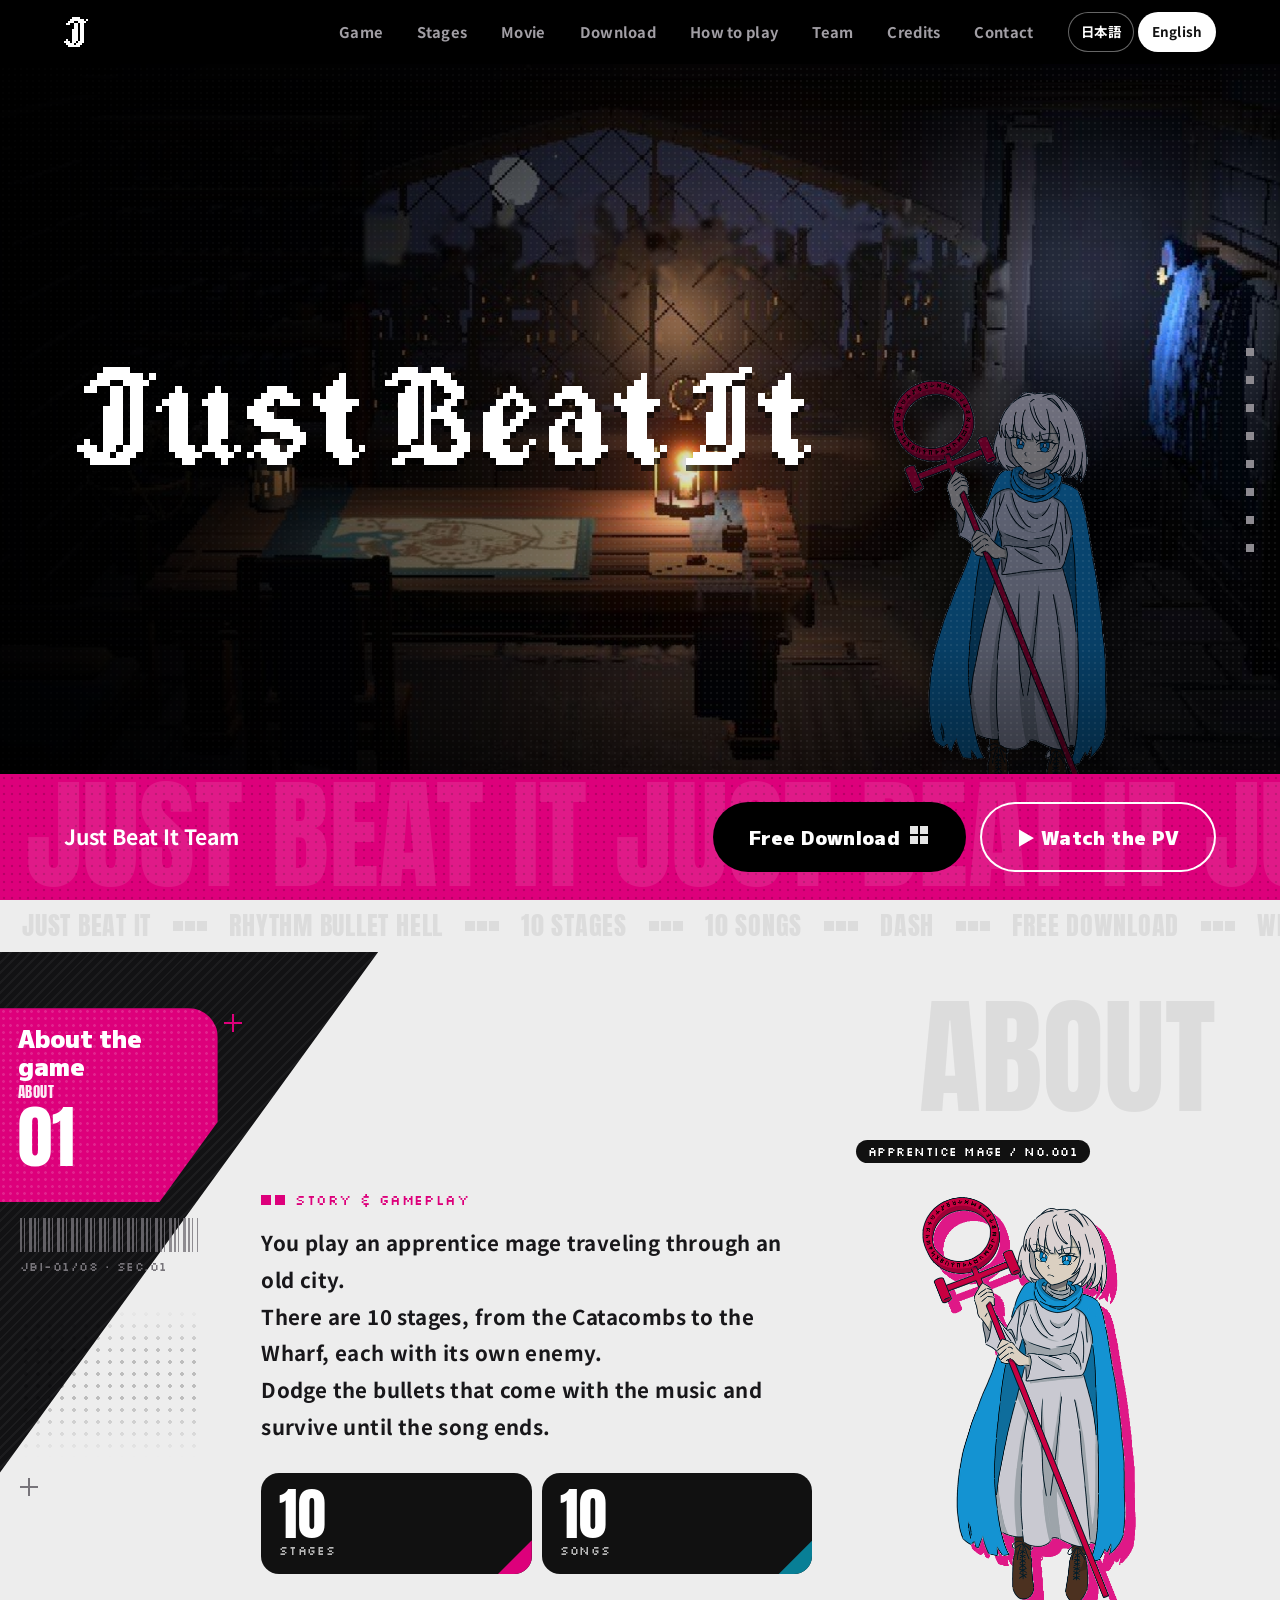
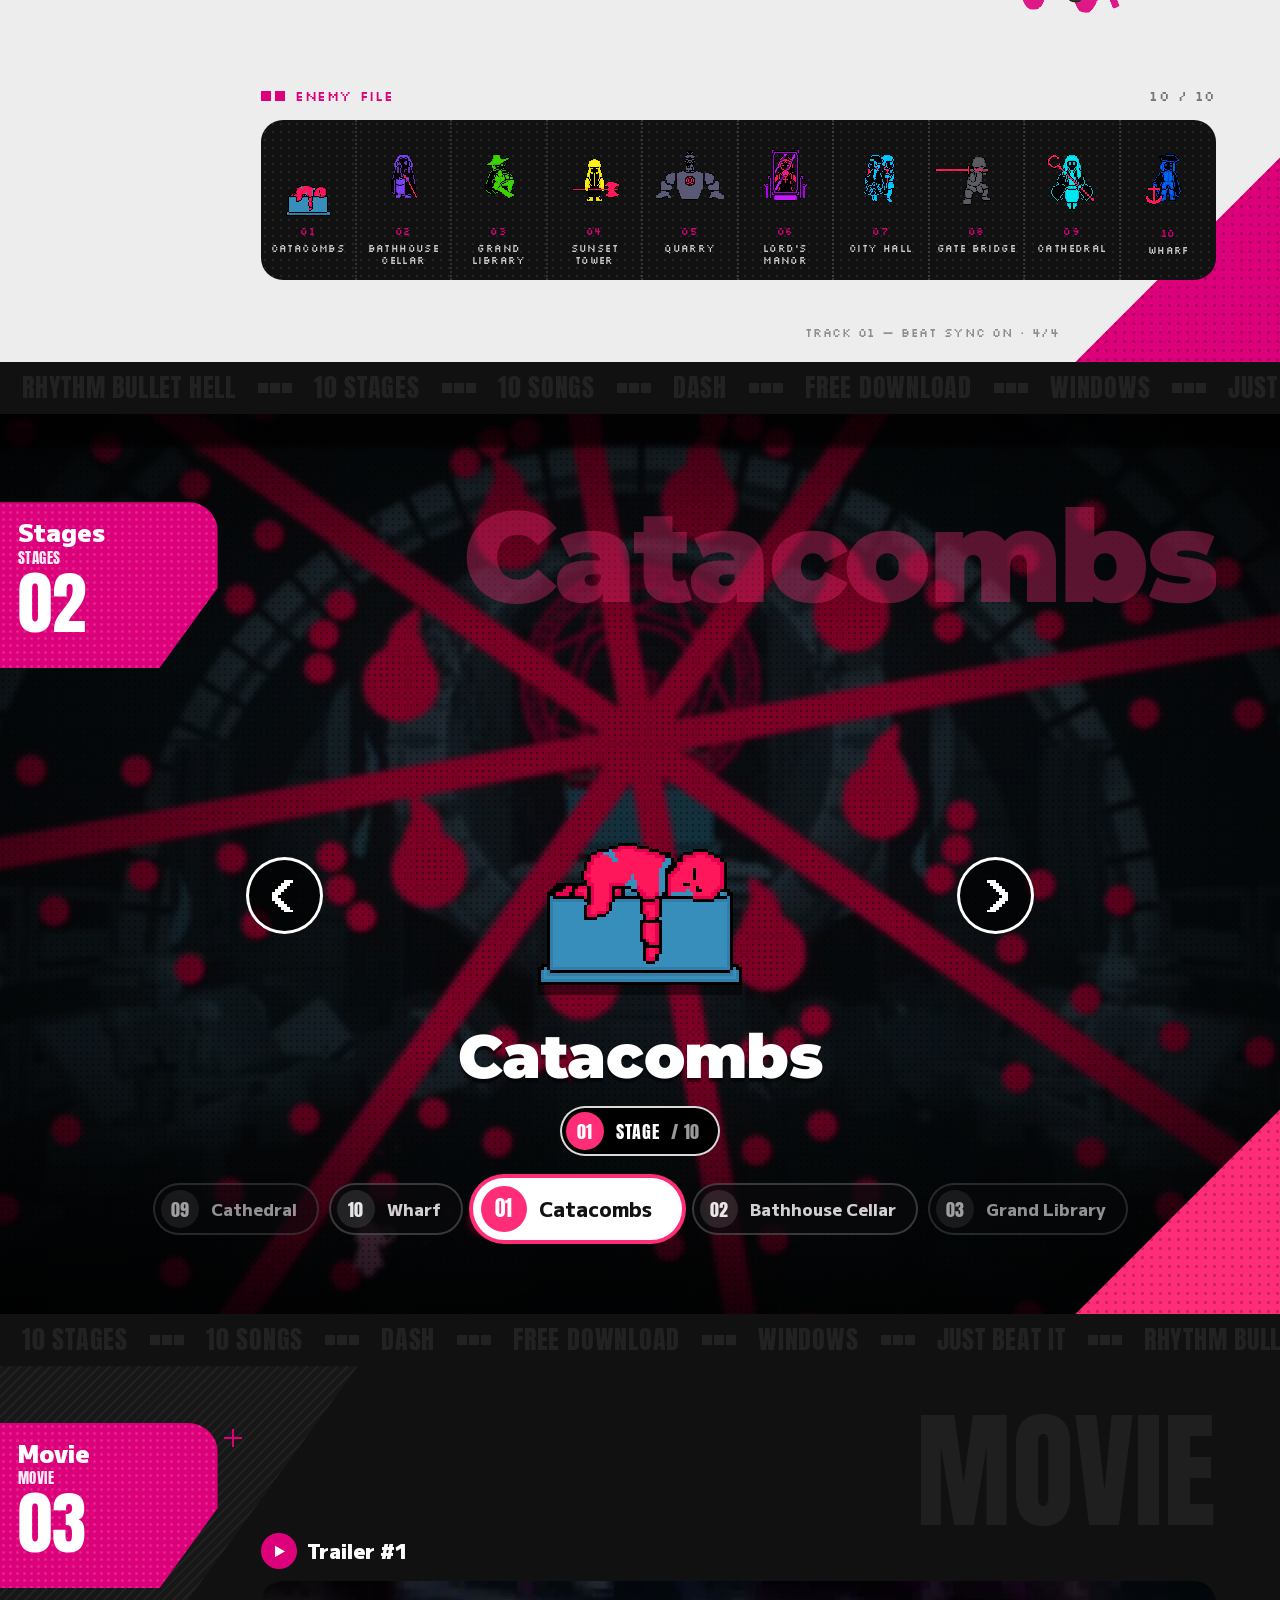
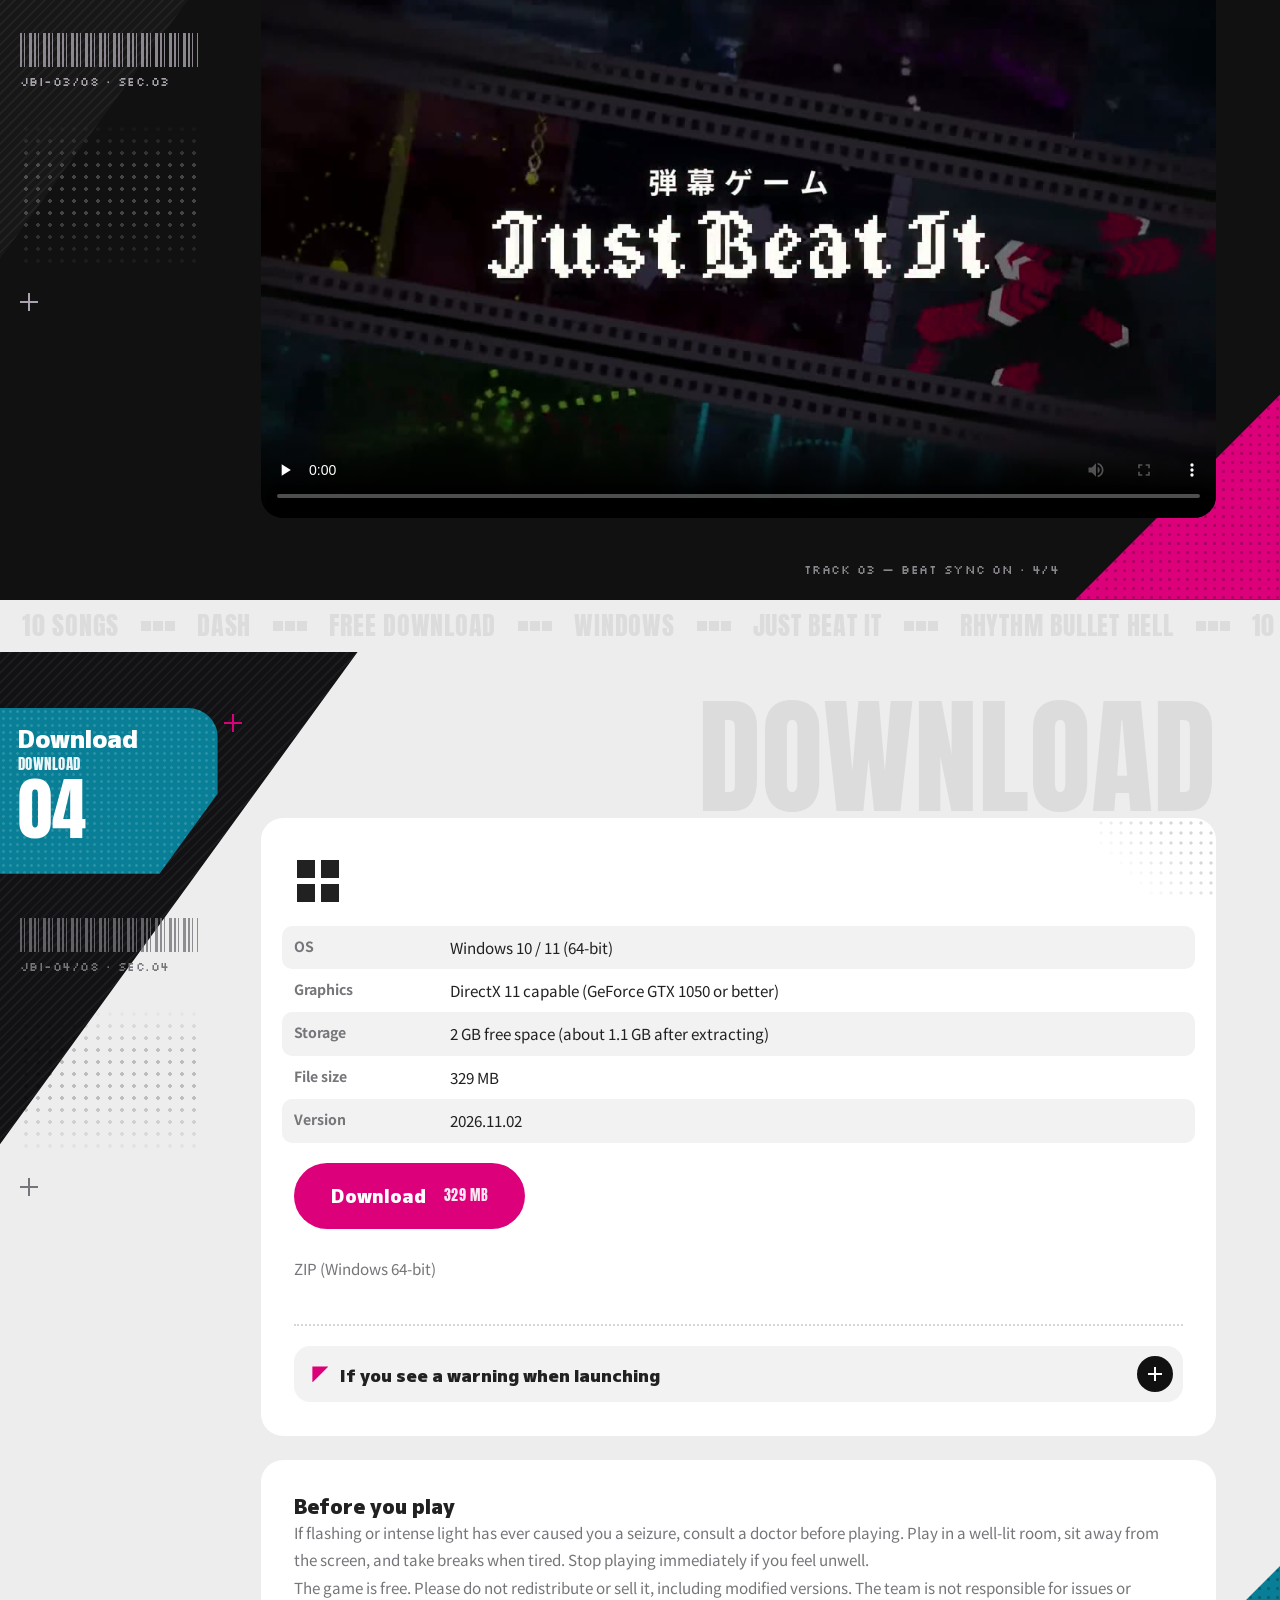
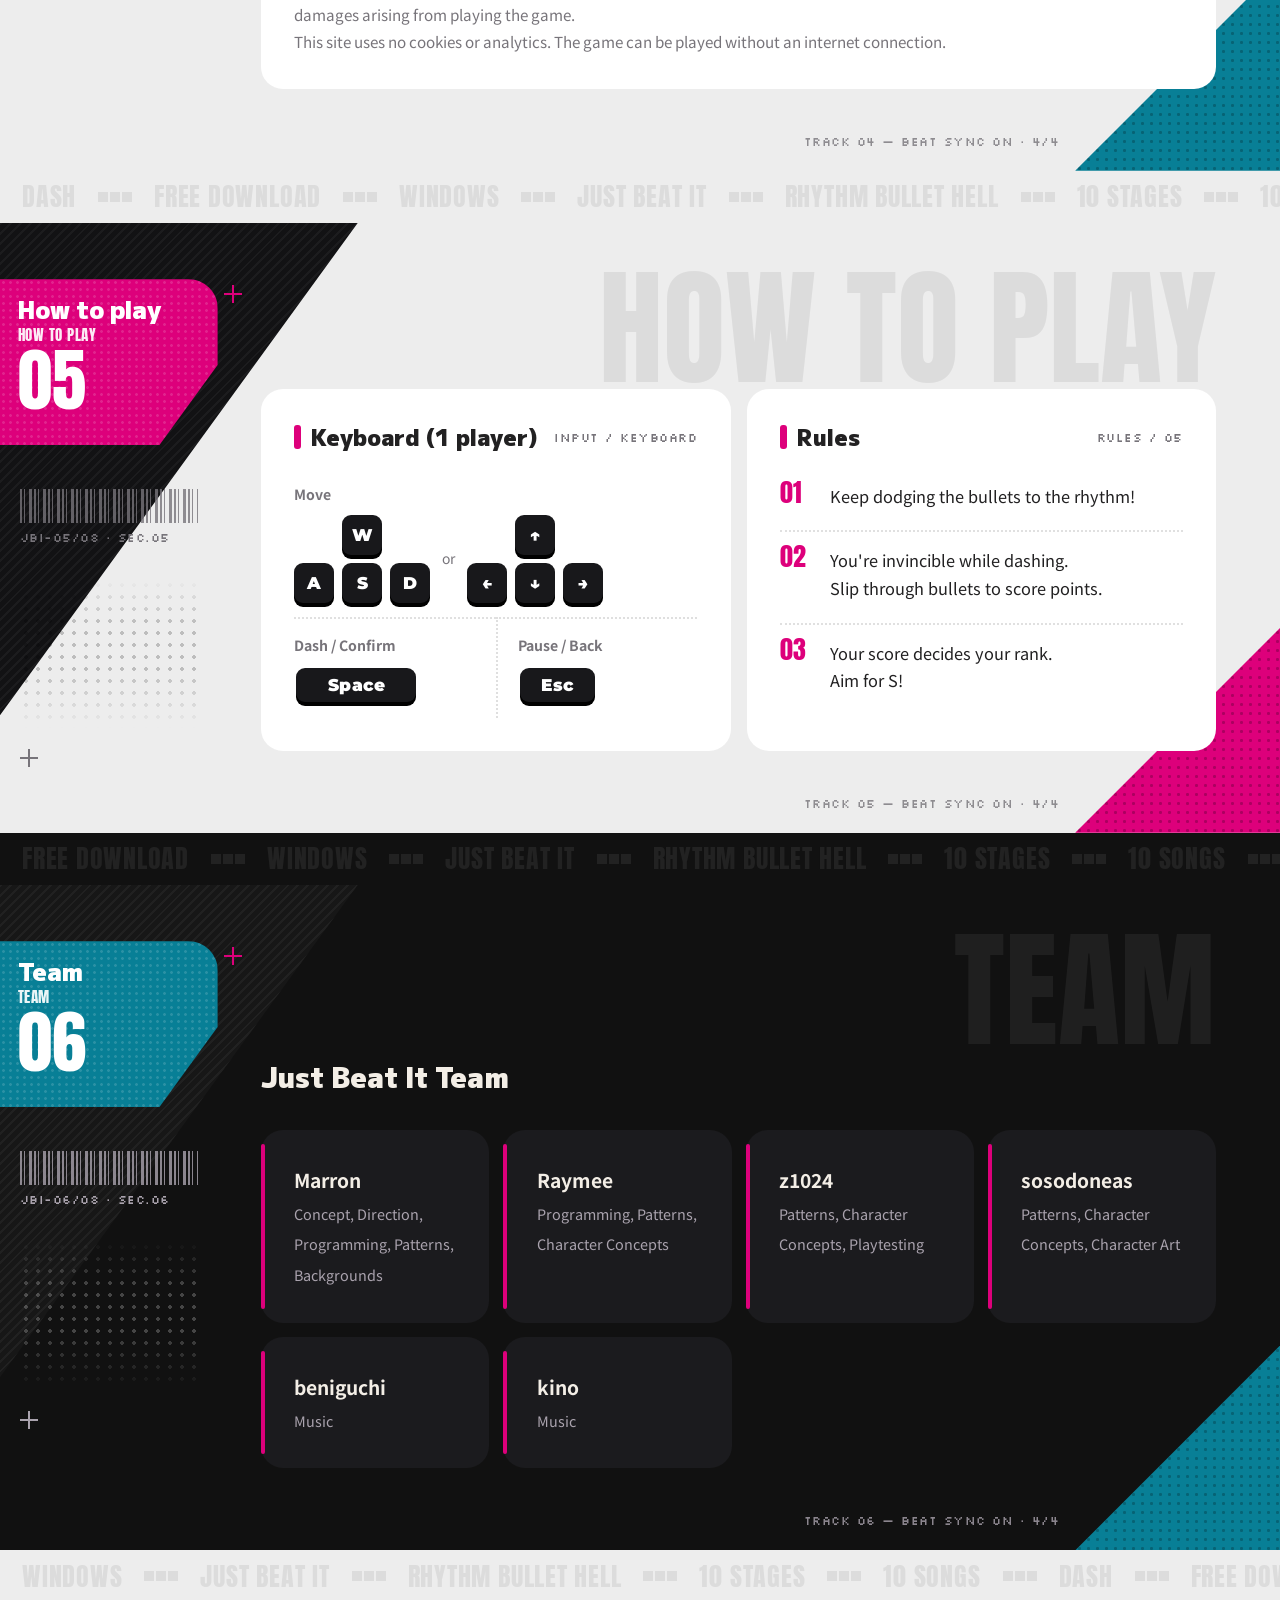
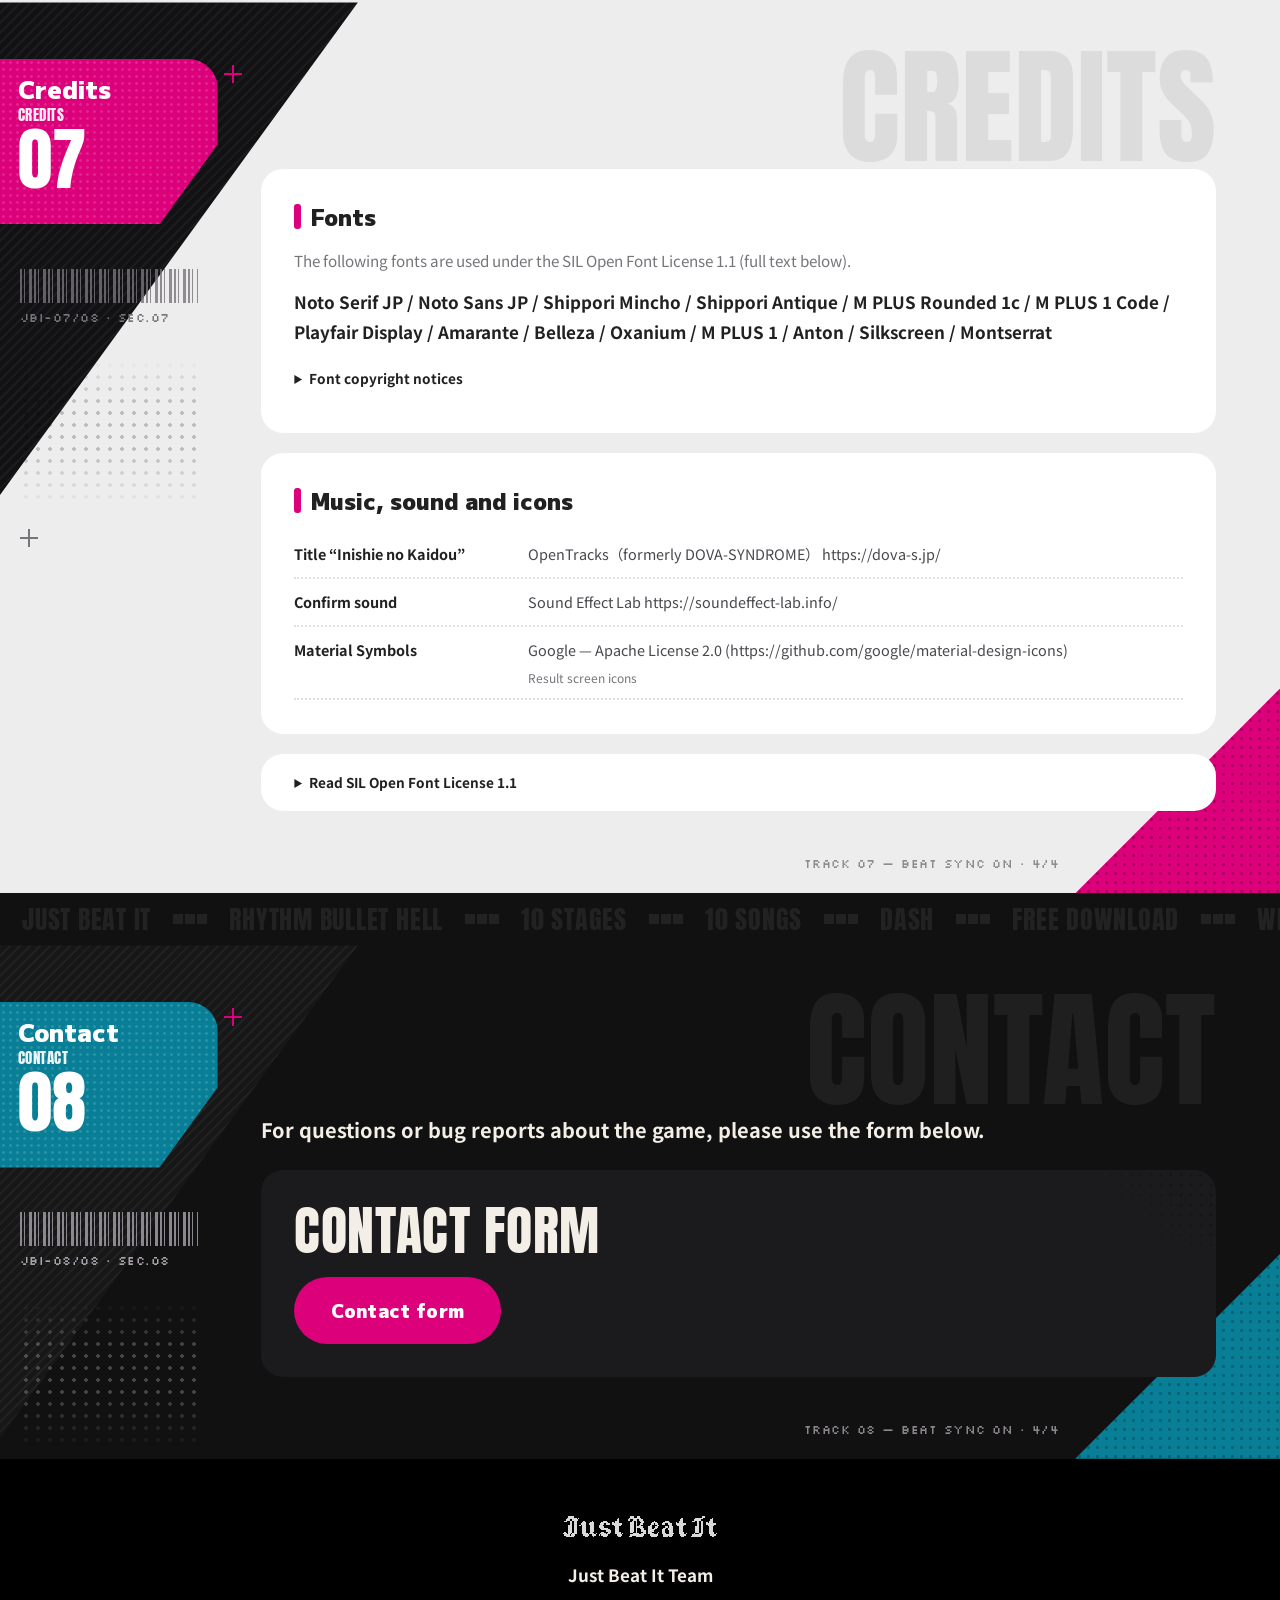
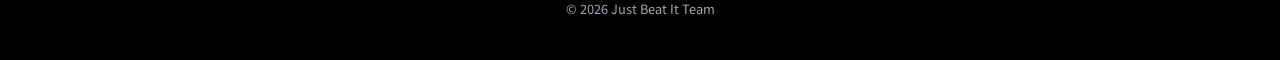
==== commit 1c9f6ead: "feat(site): 音楽のメンバーを足す Co-Authored-By: Claude Opus 5.5 <noreply@anthropic.com>" ====
--- a/index.html
+++ b/index.html
@@ -23,11 +23,11 @@
 <link rel="preconnect" href="https://fonts.googleapis.com">
 <link rel="preconnect" href="https://fonts.gstatic.com" crossorigin>
 <link rel="stylesheet" href="https://fonts.googleapis.com/css2?family=Noto+Serif+JP:wght@400;600;700;900&display=swap">
-<link rel="stylesheet" href="assets/css/site.css?v=20261102d">
-<link rel="stylesheet" href="assets/css/style-new.css?v=20261102d">
-<script defer src="assets/js/config.js?v=20261102d"></script>
-<script defer src="assets/js/opening.js?v=20261102d"></script>
-<script defer src="assets/js/main.js?v=20261102d"></script>
+<link rel="stylesheet" href="assets/css/site.css?v=20261102e">
+<link rel="stylesheet" href="assets/css/style-new.css?v=20261102e">
+<script defer src="assets/js/config.js?v=20261102e"></script>
+<script defer src="assets/js/opening.js?v=20261102e"></script>
+<script defer src="assets/js/main.js?v=20261102e"></script>
 </head>
 <body>
 <a class="skip" href="#main"><span lang="ja">本文へ</span><span lang="en">Skip to content</span></a>
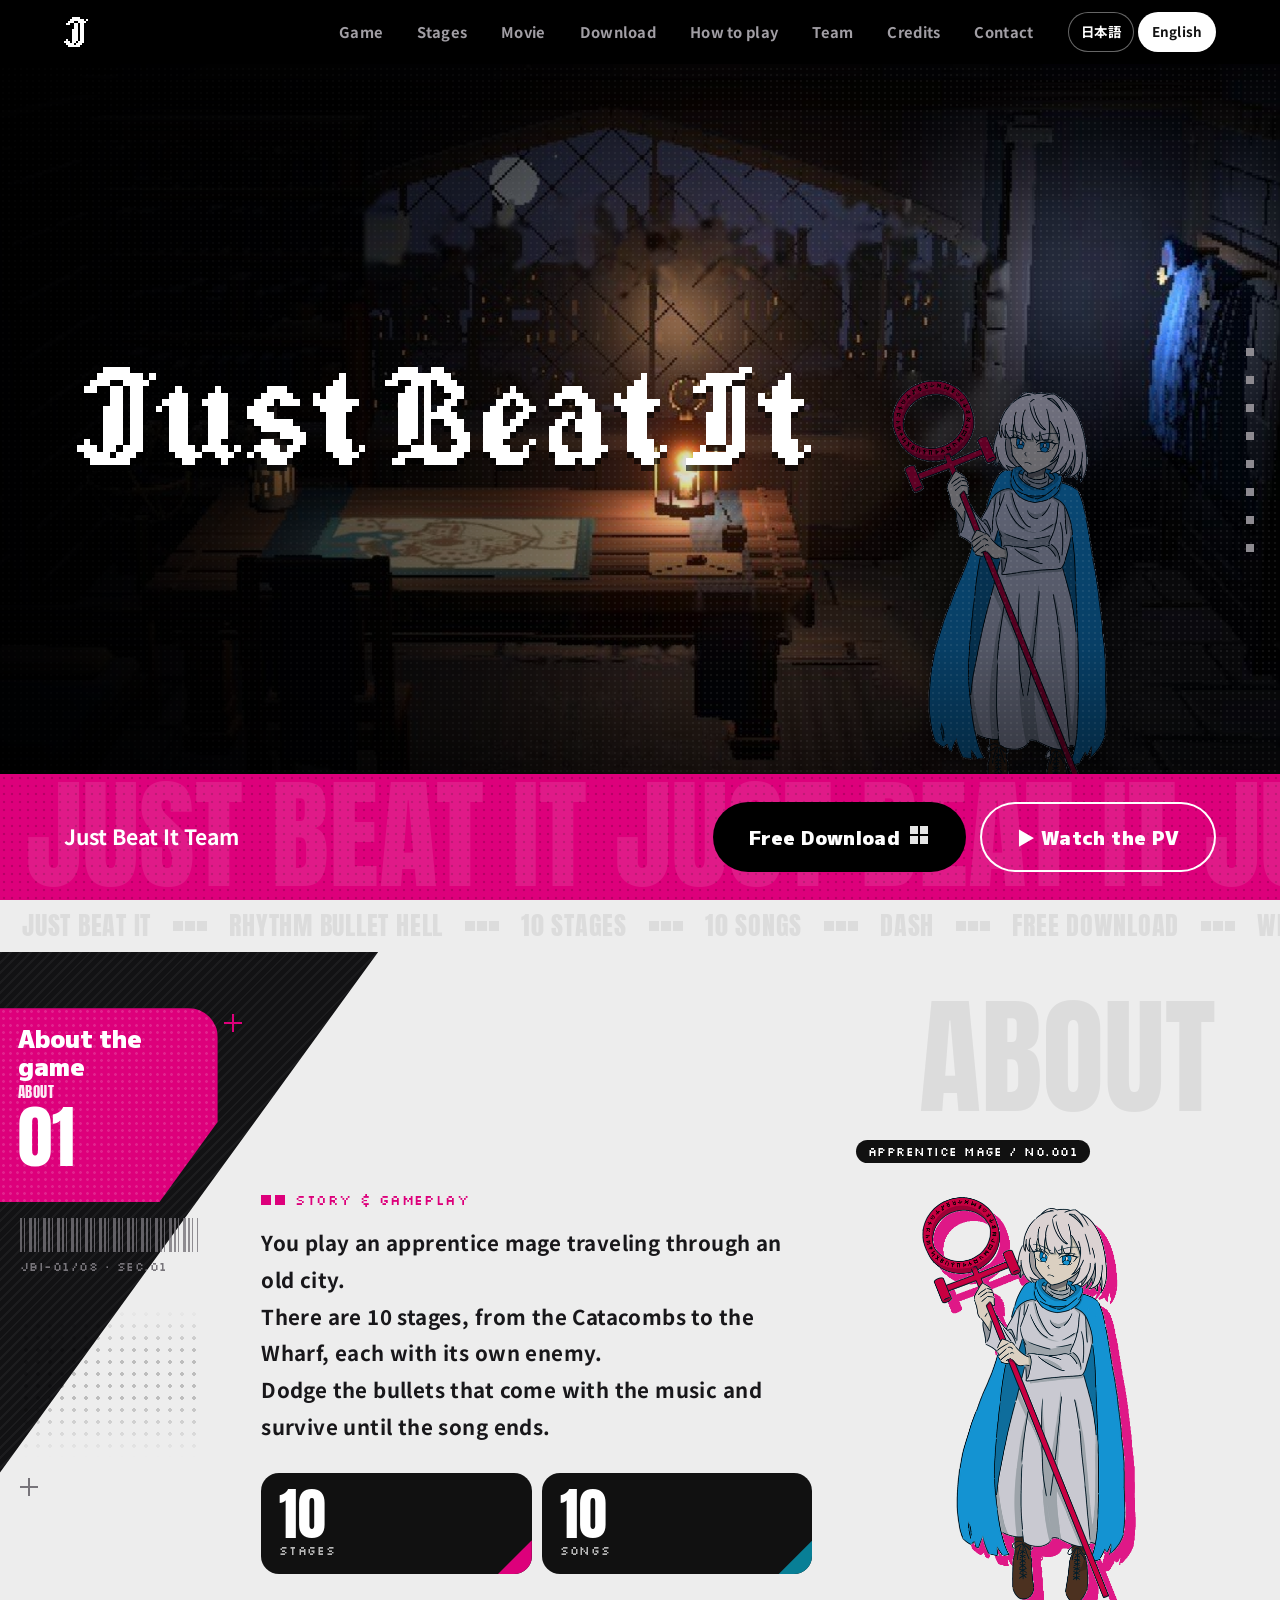
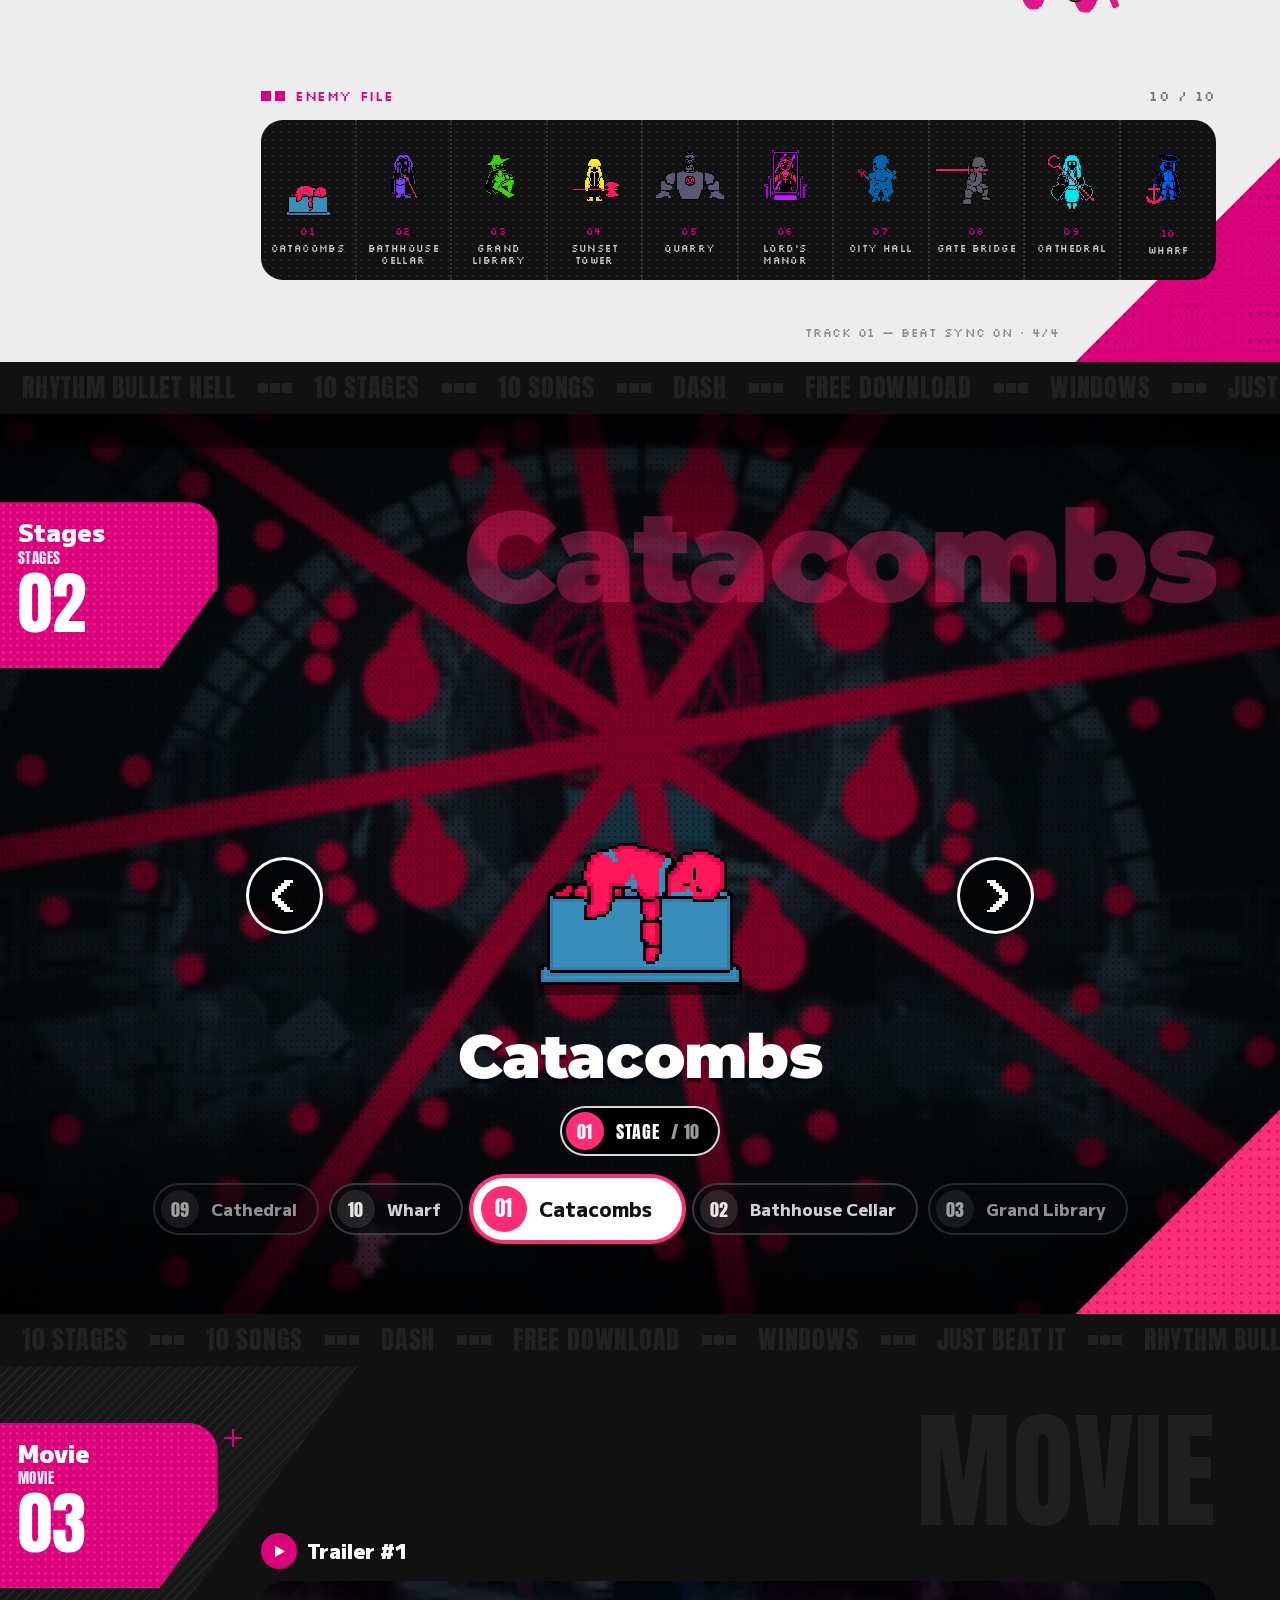
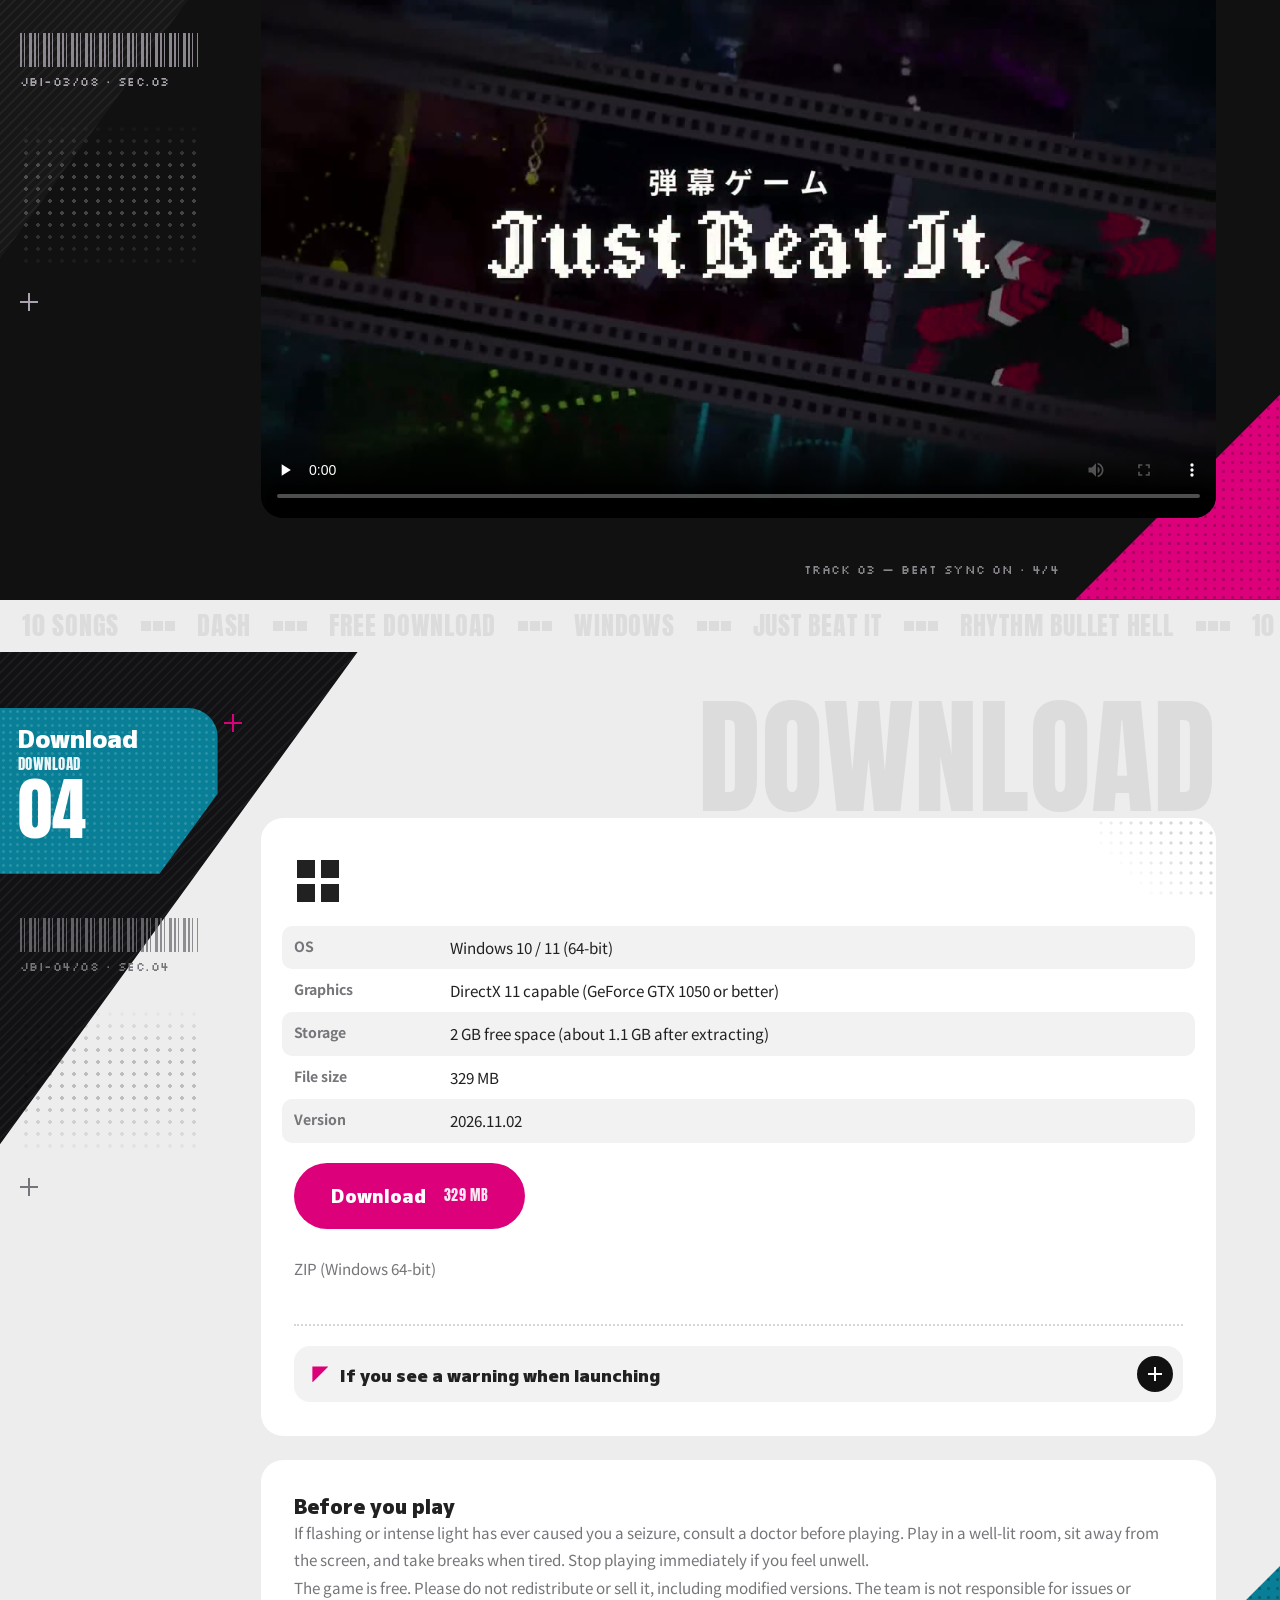
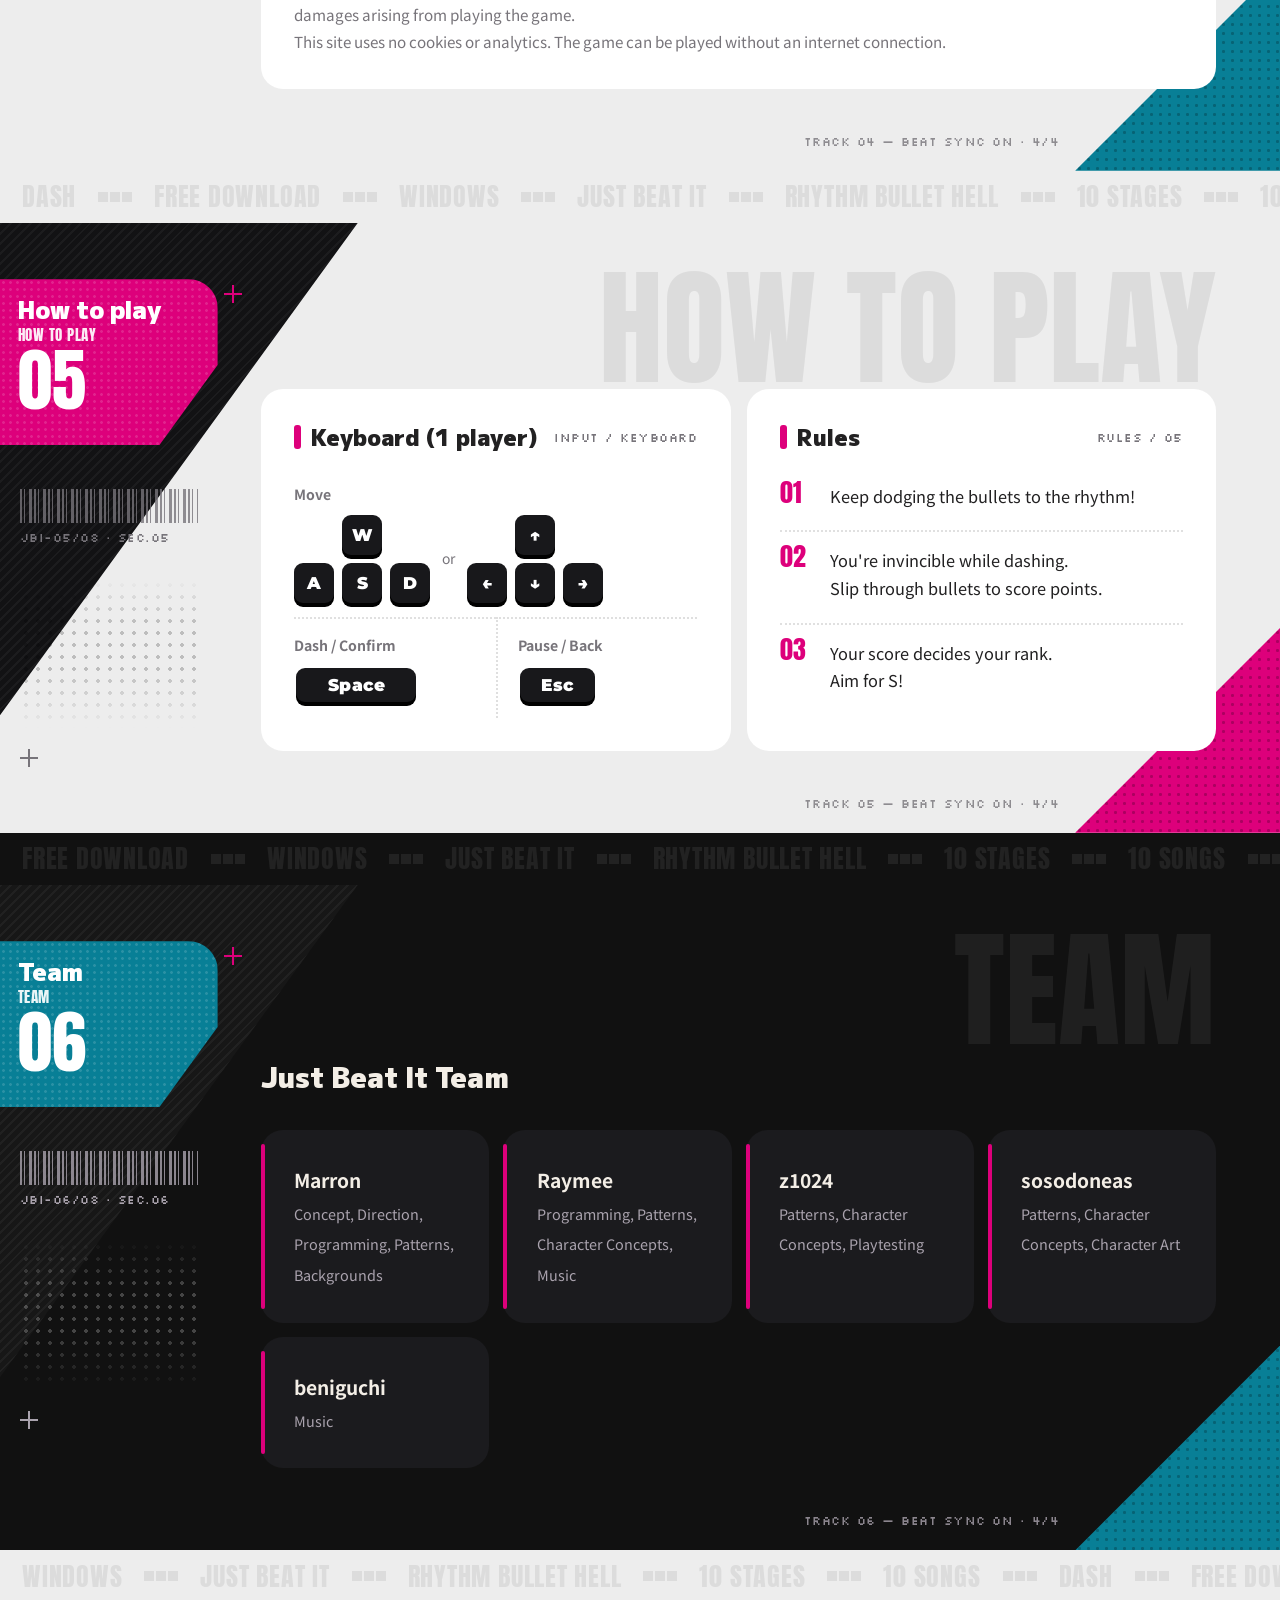
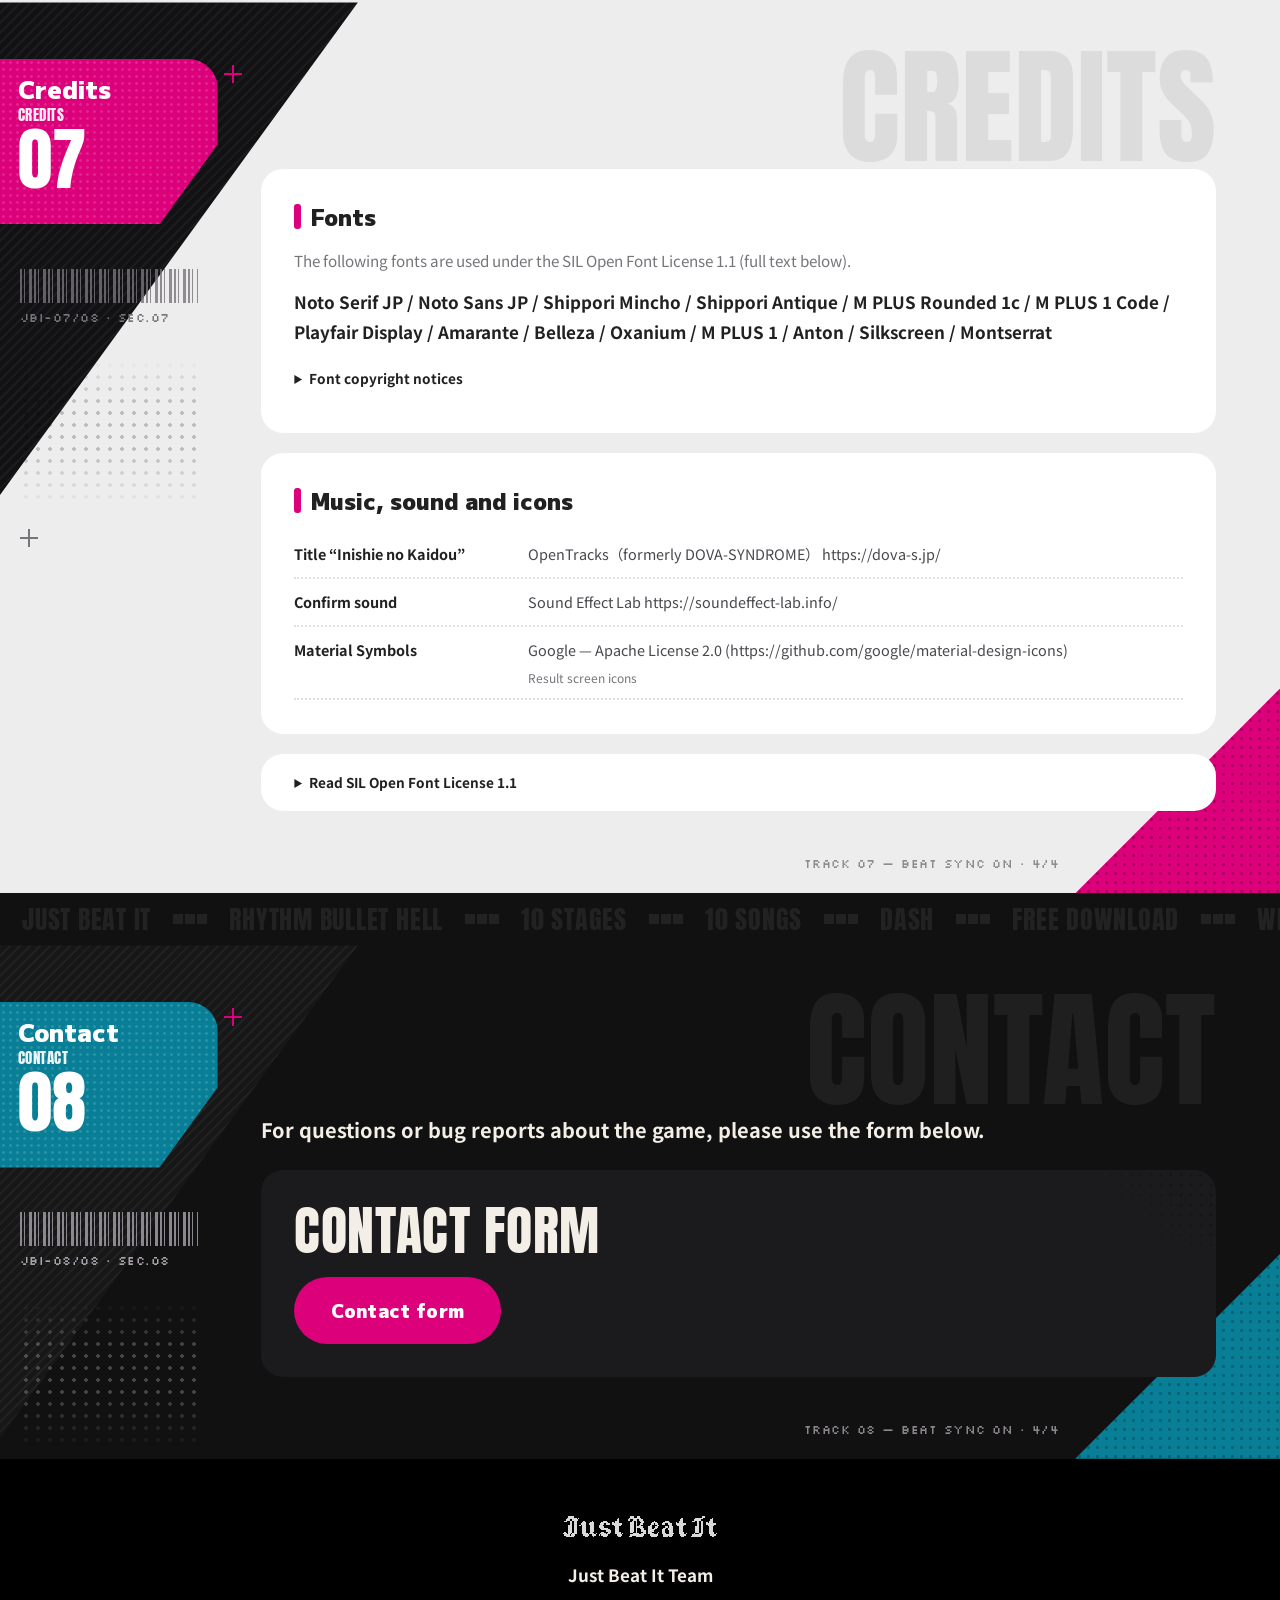
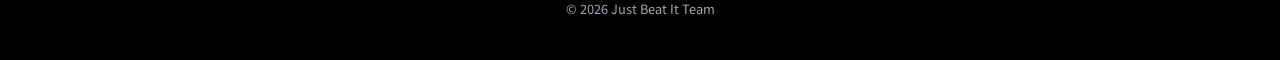
==== commit 85c407ba: "fix(site): 音楽のメンバーを曲の一覧に合わせて直す Co-Authored-By: Claude Opus 5.5 <noreply@anthropic.com>" ====
--- a/index.html
+++ b/index.html
@@ -23,11 +23,11 @@
 <link rel="preconnect" href="https://fonts.googleapis.com">
 <link rel="preconnect" href="https://fonts.gstatic.com" crossorigin>
 <link rel="stylesheet" href="https://fonts.googleapis.com/css2?family=Noto+Serif+JP:wght@400;600;700;900&display=swap">
-<link rel="stylesheet" href="assets/css/site.css?v=20261102e">
-<link rel="stylesheet" href="assets/css/style-new.css?v=20261102e">
-<script defer src="assets/js/config.js?v=20261102e"></script>
-<script defer src="assets/js/opening.js?v=20261102e"></script>
-<script defer src="assets/js/main.js?v=20261102e"></script>
+<link rel="stylesheet" href="assets/css/site.css?v=20261103">
+<link rel="stylesheet" href="assets/css/style-new.css?v=20261103">
+<script defer src="assets/js/config.js?v=20261103"></script>
+<script defer src="assets/js/opening.js?v=20261103"></script>
+<script defer src="assets/js/main.js?v=20261103"></script>
 </head>
 <body>
 <a class="skip" href="#main"><span lang="ja">本文へ</span><span lang="en">Skip to content</span></a>
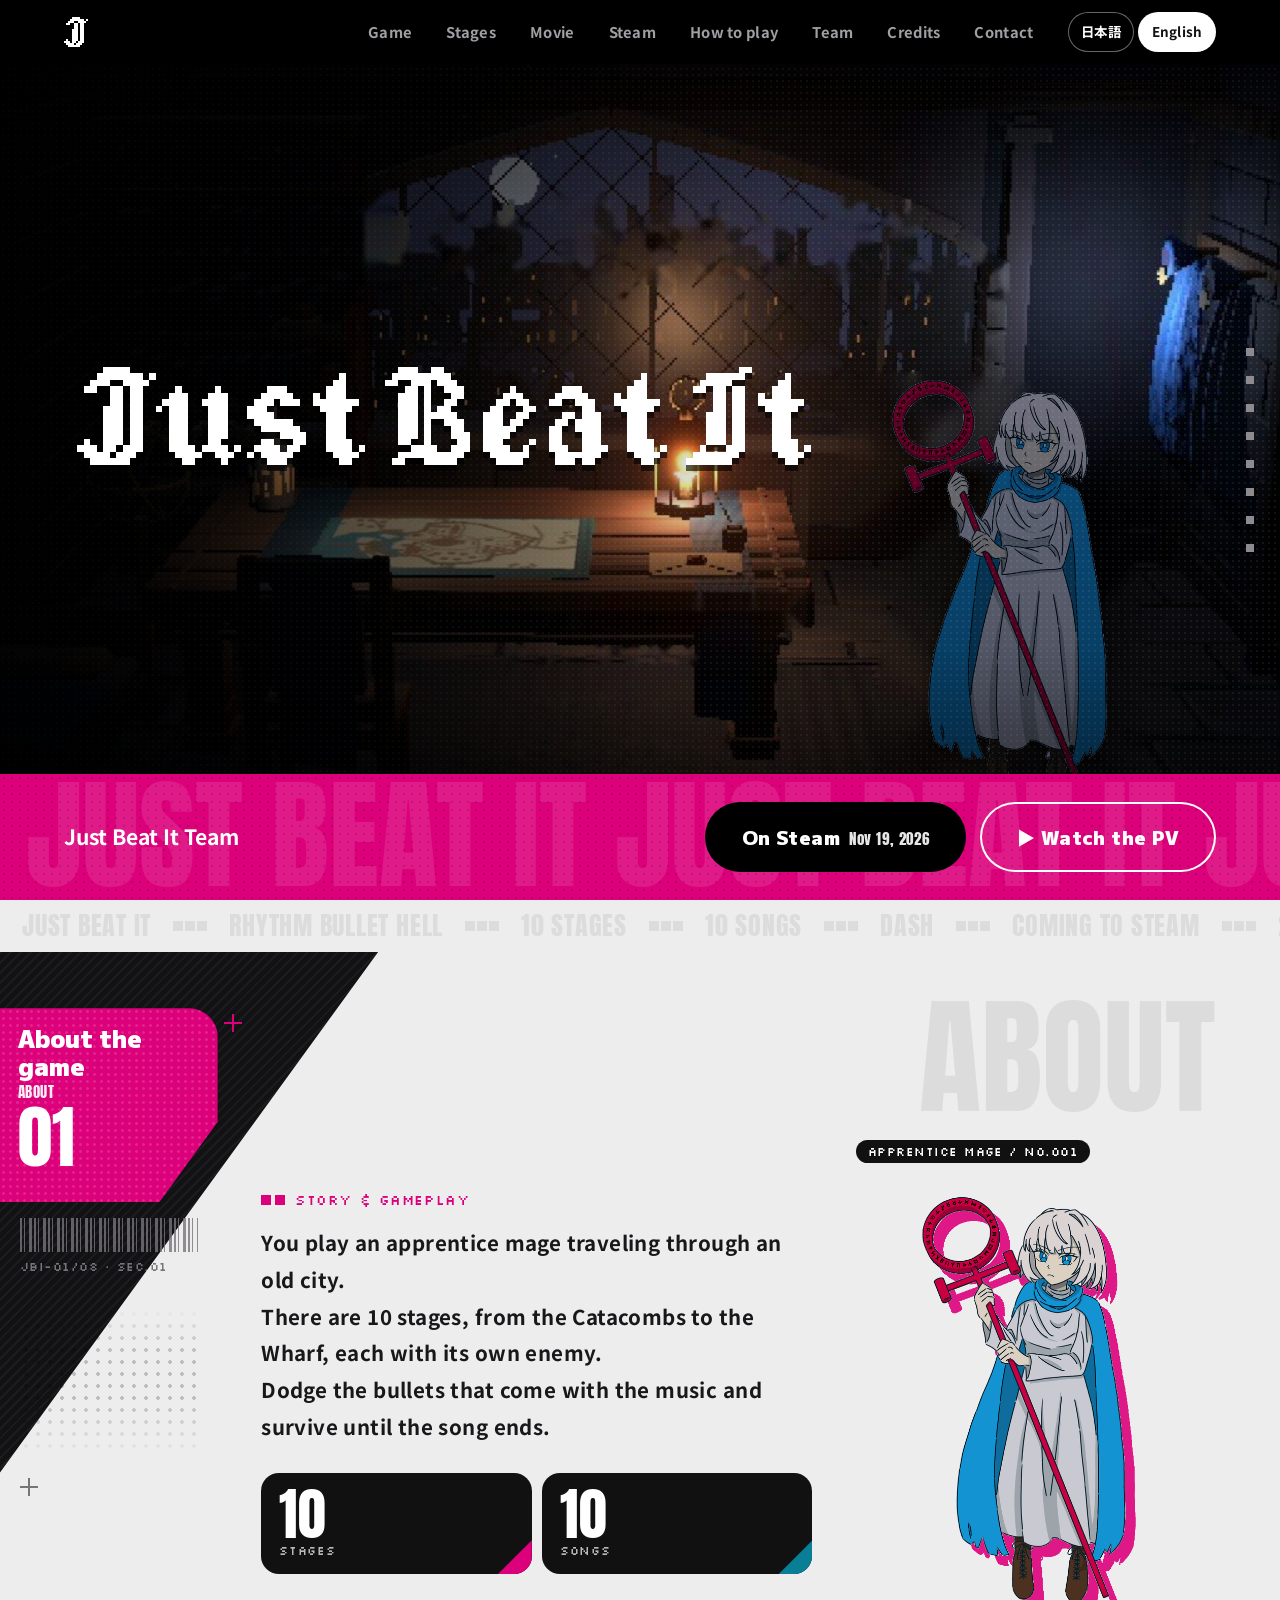
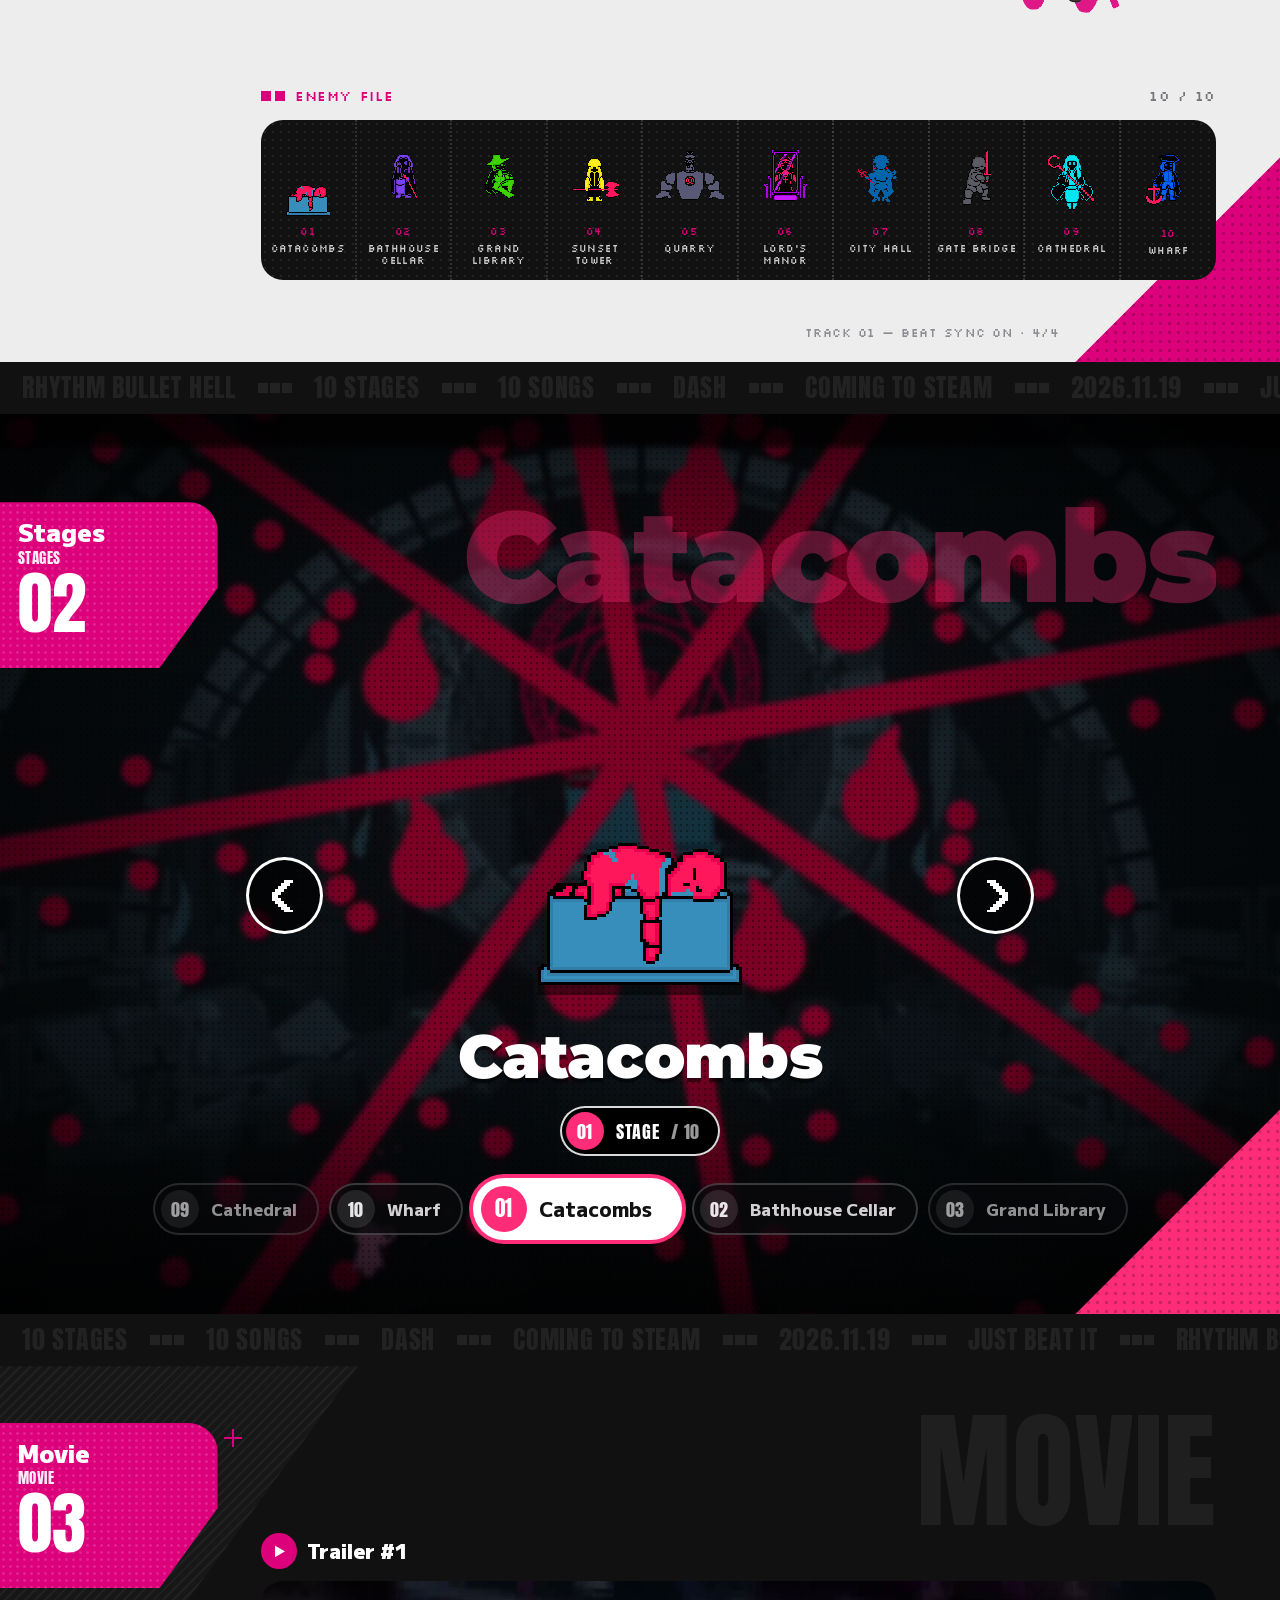
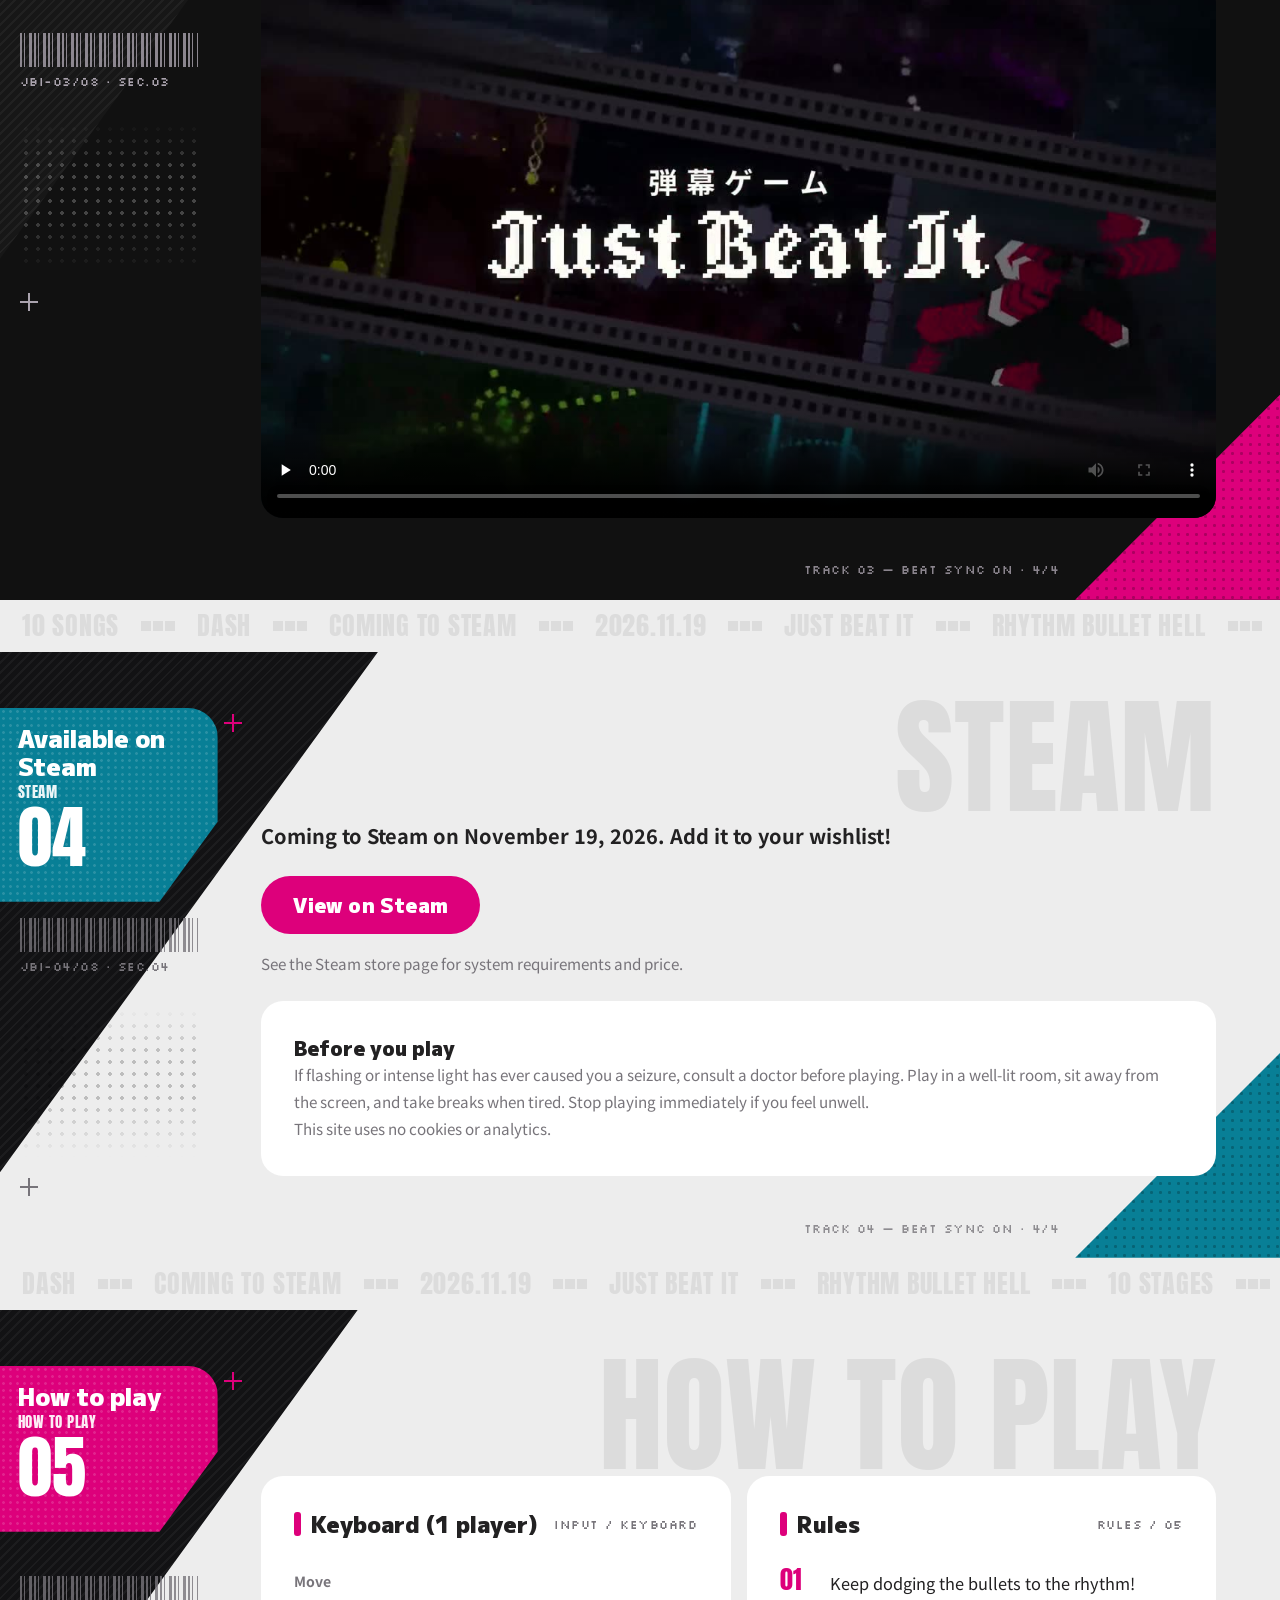
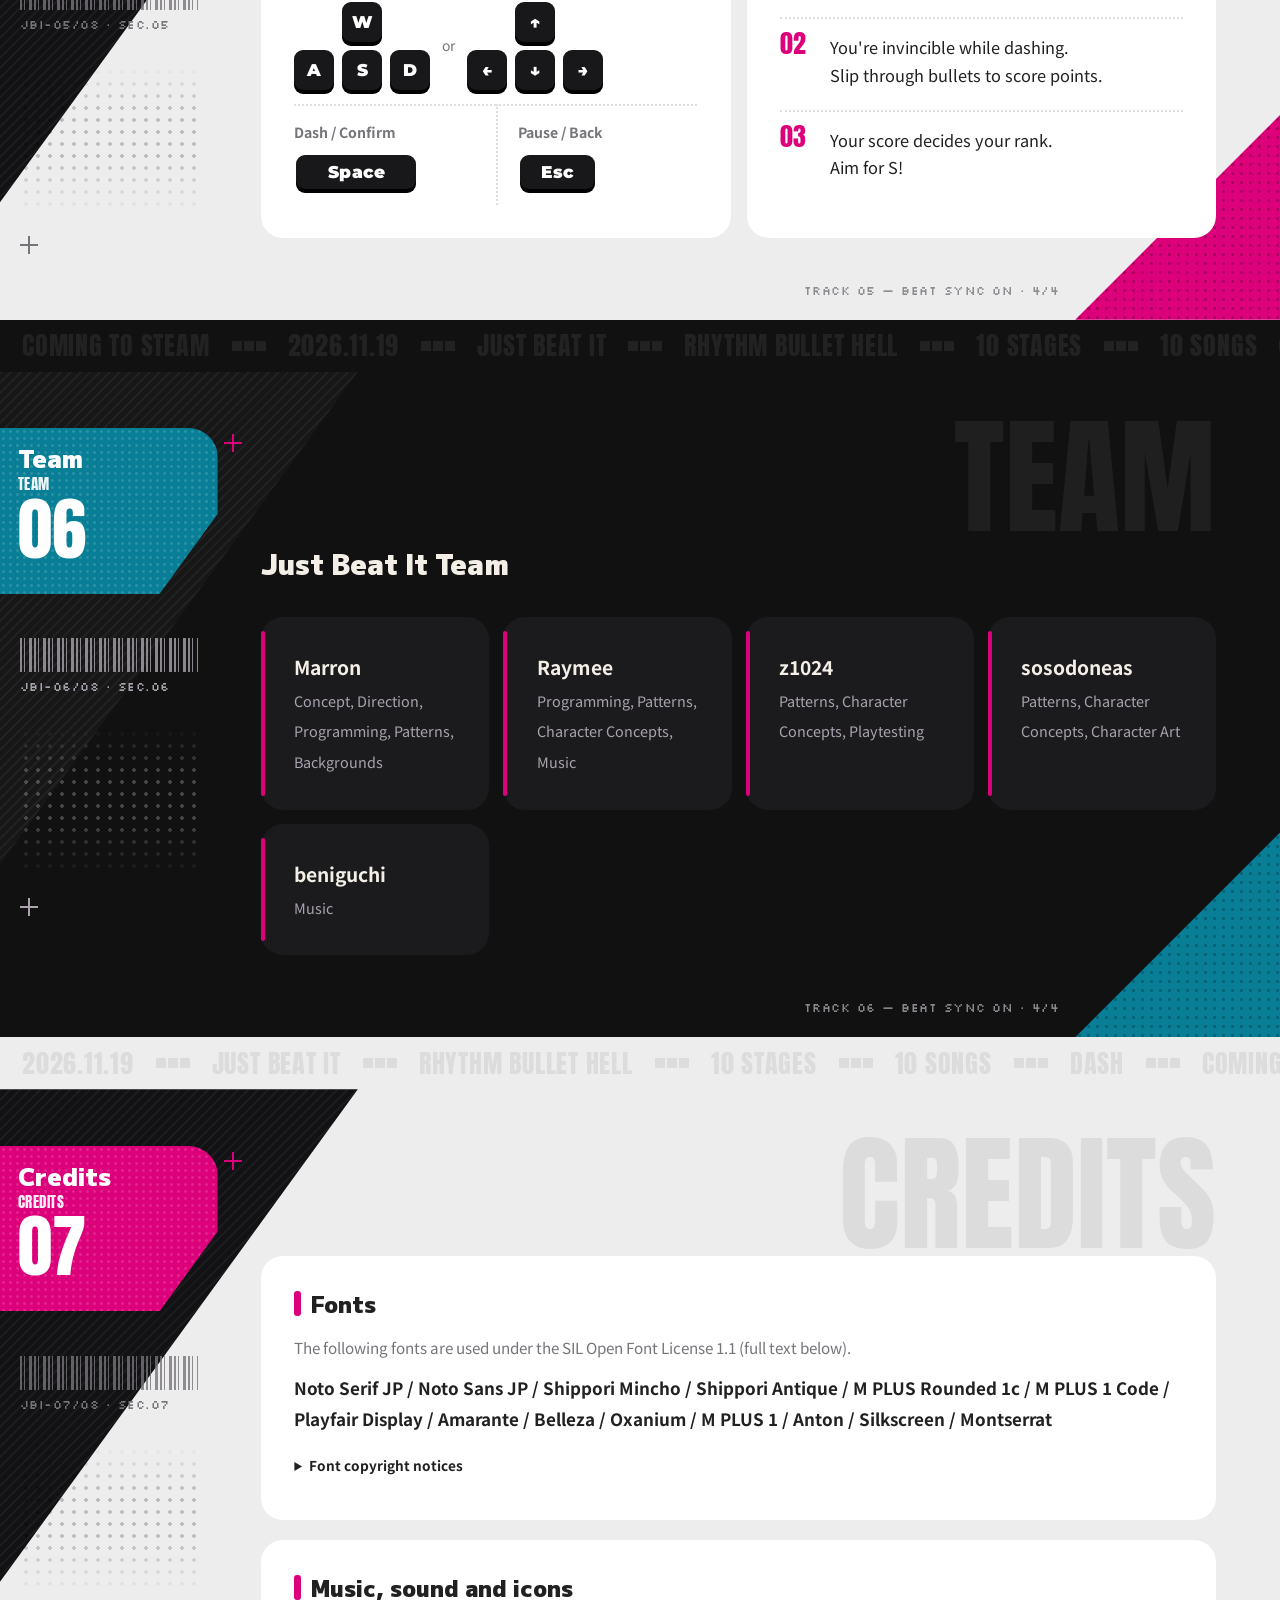
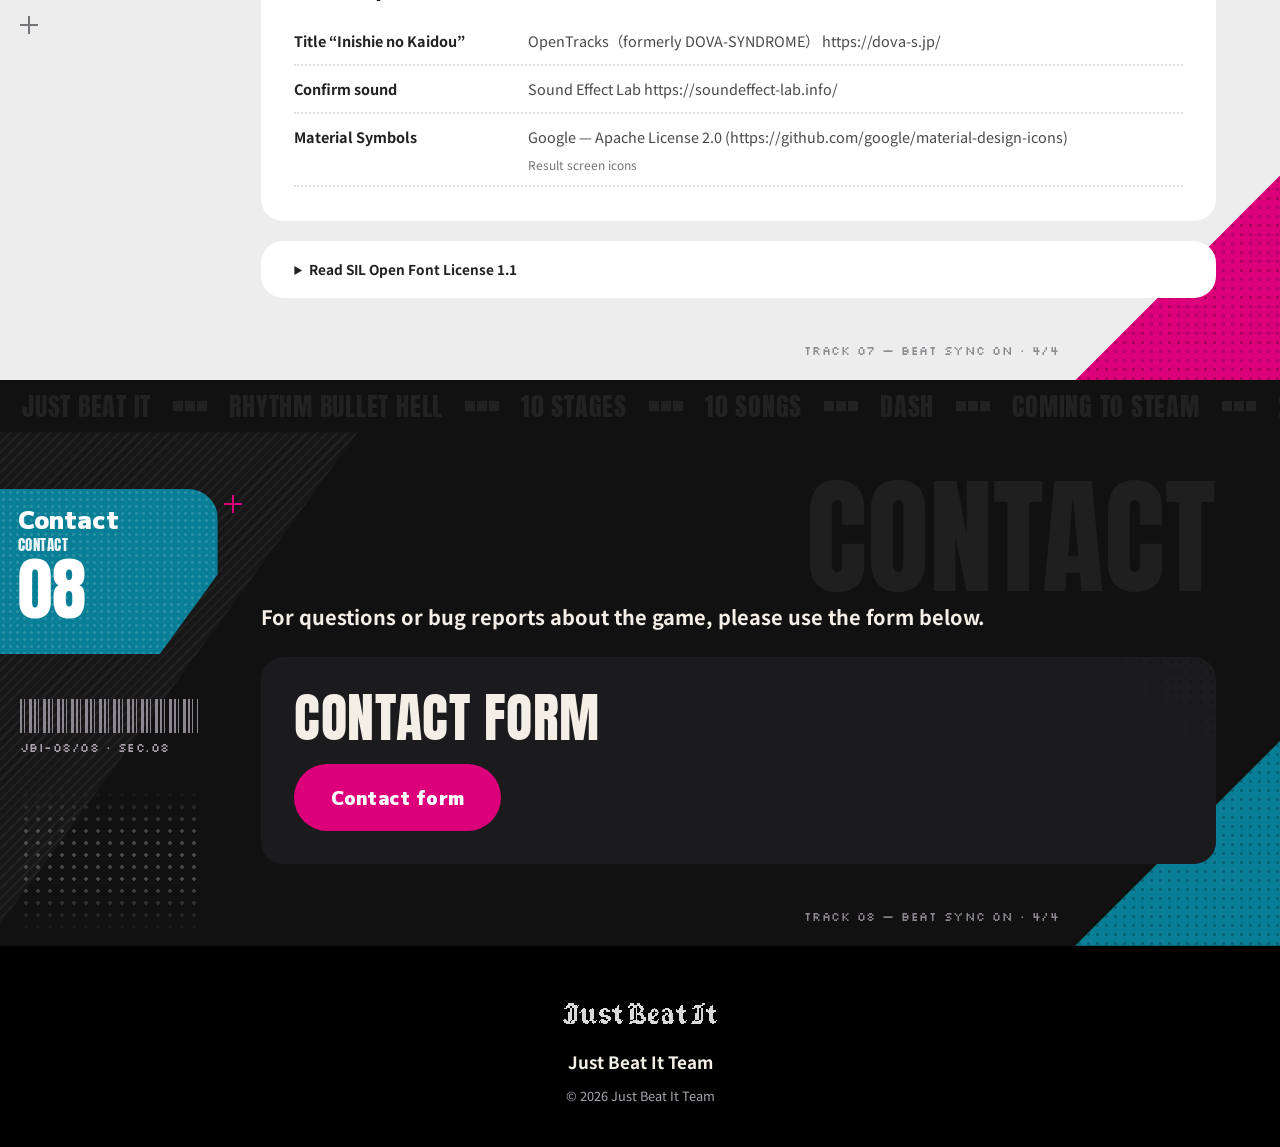
==== commit fe46ade2: "feat(site): 無料ダウンロードを外し、Steam への案内と公式サイトだけにする - 04 の区画を「Steam で発売」に替え、ストアページへのボタンを置く - ヒーロー・ナビ・ティッカー" ====
--- a/index.html
+++ b/index.html
@@ -5,13 +5,13 @@
 <meta name="viewport" content="width=device-width,initial-scale=1,viewport-fit=cover">
 <script>(function(){var d=document.documentElement,l="ja";try{var q=new URLSearchParams(location.search).get("lang");if(q==="ja"||q==="en")l=q;else{var s=localStorage.getItem("jbi-lang");if(s==="ja"||s==="en")l=s;else if(!/^ja\b/i.test(navigator.language||"ja"))l="en"}}catch(e){}d.lang=l;d.dataset.lang=l;try{if(new URLSearchParams(location.search).get("style")==="now"){delete d.dataset.style}else{d.dataset.style="new";var f=document.createElement("link");f.id="style-new-font";f.rel="stylesheet";f.href="https://fonts.googleapis.com/css2?family=Anton&family=M+PLUS+1:wght@800;900&family=Montserrat:wght@900&family=Noto+Sans+JP:wght@400;700&family=Silkscreen&display=swap";document.head.appendChild(f)}}catch(e){}d.classList.add("js");try{if(matchMedia("(prefers-reduced-motion: reduce)").matches)d.classList.add("calm")}catch(e){}})()</script>
 <title>Just Beat It</title>
-<meta name="description" content="曲の拍に合わせて飛んでくる弾をかわす、1〜2 人で遊べるリズム弾幕アクションを無料配布しています。 / A free rhythm bullet-hell action game for 1–2 players: dodge bullets to the beat.">
+<meta name="description" content="曲の拍に合わせて飛んでくる弾をかわす、1〜2 人で遊べるリズム弾幕アクション。Steam で 2026年11月19日発売。 / A rhythm bullet-hell action game for 1–2 players: dodge bullets to the beat. Coming to Steam on November 19, 2026.">
 <meta name="theme-color" content="#0b0a0e">
 <link rel="canonical" href="https://raymee675.github.io/Just-Beat-It/">
 <meta property="og:type" content="website">
 <meta property="og:site_name" content="Just Beat It">
 <meta property="og:title" content="Just Beat It">
-<meta property="og:description" content="曲の拍に合わせて飛んでくる弾をかわす、1〜2 人で遊べるリズム弾幕アクションを無料配布しています。 / A free rhythm bullet-hell action game for 1–2 players: dodge bullets to the beat.">
+<meta property="og:description" content="曲の拍に合わせて飛んでくる弾をかわす、1〜2 人で遊べるリズム弾幕アクション。Steam で 2026年11月19日発売。 / A rhythm bullet-hell action game for 1–2 players: dodge bullets to the beat. Coming to Steam on November 19, 2026.">
 <meta property="og:url" content="https://raymee675.github.io/Just-Beat-It/">
 <meta property="og:image" content="https://raymee675.github.io/Just-Beat-It/assets/img/ogp.jpg">
 <meta property="og:locale" content="ja_JP">
@@ -23,11 +23,11 @@
 <link rel="preconnect" href="https://fonts.googleapis.com">
 <link rel="preconnect" href="https://fonts.gstatic.com" crossorigin>
 <link rel="stylesheet" href="https://fonts.googleapis.com/css2?family=Noto+Serif+JP:wght@400;600;700;900&display=swap">
-<link rel="stylesheet" href="assets/css/site.css?v=20261103">
-<link rel="stylesheet" href="assets/css/style-new.css?v=20261103">
-<script defer src="assets/js/config.js?v=20261103"></script>
-<script defer src="assets/js/opening.js?v=20261103"></script>
-<script defer src="assets/js/main.js?v=20261103"></script>
+<link rel="stylesheet" href="assets/css/site.css?v=20261105">
+<link rel="stylesheet" href="assets/css/style-new.css?v=20261105">
+<script defer src="assets/js/config.js?v=20261105"></script>
+<script defer src="assets/js/opening.js?v=20261105"></script>
+<script defer src="assets/js/main.js?v=20261105"></script>
 </head>
 <body>
 <a class="skip" href="#main"><span lang="ja">本文へ</span><span lang="en">Skip to content</span></a>
@@ -38,7 +38,7 @@
     <a href="#about"><b>01</b><span lang="ja">ゲーム</span><span lang="en">Game</span></a>
     <a href="#stages"><b>02</b><span lang="ja">ステージ</span><span lang="en">Stages</span></a>
     <a href="#movie"><b>03</b><span lang="ja">映像</span><span lang="en">Movie</span></a>
-    <a href="#download"><b>04</b><span lang="ja">ダウンロード</span><span lang="en">Download</span></a>
+    <a href="#steam"><b>04</b><span lang="ja">Steam</span><span lang="en">Steam</span></a>
     <a href="#howto"><b>05</b><span lang="ja">遊び方</span><span lang="en">How to play</span></a>
     <a href="#team"><b>06</b><span lang="ja">制作</span><span lang="en">Team</span></a>
     <a href="#credits"><b>07</b><span lang="ja">クレジット</span><span lang="en">Credits</span></a>
@@ -84,7 +84,7 @@
       <p class="zz-hero-genre"><span lang="ja">リズム弾幕アクション</span><span lang="en">Rhythm bullet hell</span></p>
       <p class="zz-hero-lead" lang="ja">曲を聴いて弾をよけ、<br>ダッシュですり抜けろ。</p>
       <p class="zz-hero-lead" lang="en">Listen, dodge,<br>and dash through.</p>
-      <ul class="zz-hero-facts"><li><b>10</b>STAGES</li><li><b>10</b>SONGS</li><li><b>FREE</b>WINDOWS</li></ul>
+      <ul class="zz-hero-facts"><li><b>10</b>STAGES</li><li><b>10</b>SONGS</li><li><b>STEAM</b>11.19</li></ul>
     </div>
     <p class="hero-sub" lang="ja">リズム弾幕アクション</p>
     <p class="hero-sub" lang="en">Rhythm Bullet Hell</p>
@@ -93,7 +93,7 @@
     <p class="zz-only hero-catch zz-credit" lang="ja">Just Beat It 制作班</p>
     <p class="zz-only hero-catch zz-credit" lang="en">Just Beat It Team</p>
     <div class="hero-actions">
-      <a class="band band-action band-big" href="#download"><span lang="ja">無料ダウンロード<small>Windows</small></span><span lang="en">Free Download<small>Windows</small></span></a>
+      <a class="band band-action band-big" href="https://store.steampowered.com/app/5429530/Just_Beat_It/" target="_blank" rel="noopener" data-steam-link><span lang="ja">Steam で発売<small>2026.11.19</small></span><span lang="en">On Steam<small>Nov 19, 2026</small></span></a>
       <a class="band band-idle band-big" href="#movie" data-play-pv><span lang="ja">▶ PV を見る</span><span lang="en">▶ Watch the PV</span></a>
     </div>
   </div>
@@ -193,63 +193,21 @@
   </div>
 </section>
 
-<!-- 04 ダウンロード -->
-<section class="section section--alt" id="download">
+<!-- 04 Steam -->
+<section class="section section--alt" id="steam">
   <header class="section-head section-head--alt">
     <span class="section-no" aria-hidden="true">04</span>
-    <h2 class="section-title"><span class="band band-title"><span lang="ja">ダウンロード</span><span lang="en">Download</span></span></h2>
-    <p class="section-en">DOWNLOAD</p>
-  </header>
-  <p class="lead zz-old-lead"><span lang="ja">無料で遊べます。Windows のパソコンで遊べます（Mac 版は今のところありません）。</span><span lang="en">It's free, for Windows PCs (no Mac version for now).</span></p>
-  <div class="downloads">
-    <article class="plate dl" data-dl="windows">
-      <h3>Windows</h3>
-      <dl class="specs">
-        <div><dt><span lang="ja">OS</span><span lang="en">OS</span></dt><dd data-dl-field="os">—</dd></div>
-        <div><dt><span lang="ja">グラフィック</span><span lang="en">Graphics</span></dt><dd data-dl-field="gpu">—</dd></div>
-        <div><dt><span lang="ja">空き容量</span><span lang="en">Storage</span></dt><dd data-dl-field="storage">—</dd></div>
-        <div><dt><span lang="ja">ファイルの大きさ</span><span lang="en">File size</span></dt><dd data-dl-field="size">—</dd></div>
-        <div><dt><span lang="ja">版</span><span lang="en">Version</span></dt><dd data-dl-field="version">—</dd></div>
-      </dl>
-      <a class="band band-idle band-big is-disabled" data-dl-button aria-disabled="true"><span lang="ja">準備中</span><span lang="en">Coming soon</span></a>
-      <p class="note dl-note" data-dl-note="windows" hidden><span lang="ja">ZIP（Windows 64 ビット）</span><span lang="en">ZIP (Windows 64-bit)</span></p>
-    </article>
-  </div>
-  <div class="zz-only zz-sp-dl plate">
-    <p class="zz-sp-dl-head"><span class="zz-sp-dl-icons" aria-hidden="true"></span><span>WINDOWS</span></p>
-    <p class="zz-sp-dl-text" lang="ja">スマホでは遊べません。<br>パソコンでこのページを開いて<br>ダウンロードしてください。</p>
-    <p class="zz-sp-dl-text" lang="en">This game runs on Windows.<br>Open this page on your computer to download it.</p>
-    <button class="band band-action zz-copy" type="button" data-copy-link><span data-copy-label>ページのリンクをコピー</span></button>
-    <p class="zz-sp-dl-url" data-copy-url></p>
-    <p class="zz-visually-hidden" aria-live="polite" data-copy-status></p>
-  </div>
-  <aside class="plate download-notice">
+    <h2 class="section-title"><span class="band band-title"><span lang="ja">Steam で発売</span><span lang="en">Available on Steam</span></span></h2>
+    <p class="section-en">STEAM</p>
+  </header>
+  <p class="lead"><span lang="ja">2026年11月19日、Steam で発売します。ウィッシュリストに追加して、発売をお待ちください。</span><span lang="en">Coming to Steam on November 19, 2026. Add it to your wishlist!</span></p>
+  <a class="band band-action band-big" href="https://store.steampowered.com/app/5429530/Just_Beat_It/" target="_blank" rel="noopener" data-steam-link><span lang="ja">Steam ストアページへ</span><span lang="en">View on Steam</span></a>
+  <p class="note steam-note"><span lang="ja">動作環境や価格は Steam のストアページをご覧ください。</span><span lang="en">See the Steam store page for system requirements and price.</span></p>
+  <aside class="plate play-notice">
     <h3><span lang="ja">遊ぶ前のご注意</span><span lang="en">Before you play</span></h3>
     <p class="note"><span lang="ja">点滅や強い光の刺激で発作を起こしたことがある方は、遊ぶ前に医師にご相談ください。明るい部屋で画面から離れて遊び、疲れたら休憩してください。気分が悪くなったらすぐにプレイをやめてください。</span><span lang="en">If flashing or intense light has ever caused you a seizure, consult a doctor before playing. Play in a well-lit room, sit away from the screen, and take breaks when tired. Stop playing immediately if you feel unwell.</span></p>
-    <p class="note"><span lang="ja">ゲームは無料で配布しています。改変したものを含め、再配布・販売はご遠慮ください。プレイによって生じた不具合や損害について、制作班は責任を負いません。</span><span lang="en">The game is free. Please do not redistribute or sell it, including modified versions. The team is not responsible for issues or damages arising from playing the game.</span></p>
-    <p class="note"><span lang="ja">このサイトは Cookie やアクセス解析を使用していません。ゲームはインターネットに接続せず遊べます。</span><span lang="en">This site uses no cookies or analytics. The game can be played without an internet connection.</span></p>
+    <p class="note"><span lang="ja">このサイトは Cookie やアクセス解析を使用していません。</span><span lang="en">This site uses no cookies or analytics.</span></p>
   </aside>
-  <noscript><p class="note">ダウンロードの情報を出すには JavaScript を有効にしてください。 / Please enable JavaScript to see download links.</p></noscript>
-
-  <h3 class="sub-title"><span lang="ja">起動するときに警告が出たら</span><span lang="en">If you see a warning when launching</span></h3>
-  <p class="note"><span lang="ja">このゲームは個人の制作班が作ったもので、Microsoft の署名がありません。そのため初めて開くときに警告が出ることがあります。次の手順で開けます。</span><span lang="en">This game is made by a small student team and isn't signed by Microsoft, so your computer may warn you the first time. Here's how to open it.</span></p>
-  <div class="warnings">
-    <details class="plate warn" open>
-      <summary>Windows</summary>
-      <ol lang="ja">
-        <li>ダウンロードした ZIP を右クリックし、「すべて展開」で展開します<span class="zz-cut">（ZIP のままでは起動できません）</span>。</li>
-        <li>展開したフォルダーの中の <code>JustBeatIt.exe</code> を開きます。</li>
-        <li>青い画面で「Windows によって PC が保護されました」と出たら、「詳細情報」を押し、出てきた「実行」を押します。</li>
-        <li class="zz-cut">次からは警告なしで開けます。</li>
-      </ol>
-      <ol lang="en">
-        <li>Right-click the downloaded ZIP and choose “Extract All”<span class="zz-cut"> (it won't run from inside the ZIP)</span>.</li>
-        <li>Open <code>JustBeatIt.exe</code> in the extracted folder.</li>
-        <li>If a blue “Windows protected your PC” screen appears, click “More info”, then “Run anyway”.</li>
-        <li class="zz-cut">It will open without the warning from then on.</li>
-      </ol>
-    </details>
-  </div>
 </section>
 
 <!-- 05 遊び方 -->
@@ -460,7 +418,7 @@
     <p class="section-en">CONTACT</p>
   </header>
   <p class="lead"><span lang="ja">ゲームに関するご質問や不具合のご報告は、下のフォームからお送りください。</span><span lang="en">For questions or bug reports about the game, please use the form below.</span></p>
-  <div class="downloads">
+  <div class="action-cards">
     <article class="plate dl">
       <h3><span lang="ja">お問い合わせフォーム</span><span lang="en">Contact form</span></h3>
       <a class="band band-idle band-big is-disabled" data-contact-button aria-disabled="true" target="_blank" rel="noopener noreferrer"><span lang="ja">準備中</span><span lang="en">Coming soon</span></a>
--- a/assets/css/site.css
+++ b/assets/css/site.css
@@ -104,7 +104,6 @@
 .p1 { color: var(--p1); font-weight: 700; }
 .p2 { color: var(--p2); font-weight: 700; }
 .note { color: var(--muted); font-size: .92rem; }
-.dl-note { margin: .4rem 0 0; font-size: .82rem; }
 .lead { font-size: 1.1rem; margin-bottom: 28px; }
 
 /* ---- ヘッダー ---- */
@@ -459,24 +458,13 @@
 .movie-frame video, .movie-frame iframe { display: block; width: 100%; height: 100%; border: 0; background: #000; object-fit: cover; }
 .movie-note { margin-top: 12px; color: var(--muted); font-size: .88rem; }
 
-/* ---- 04 ダウンロード ---- */
-.downloads { display: grid; grid-template-columns: repeat(auto-fit, minmax(min(280px, 100%), 1fr)); gap: 20px; }
+/* ---- 04 Steam・お問い合わせ ---- */
+.action-cards { display: grid; grid-template-columns: repeat(auto-fit, minmax(min(280px, 100%), 1fr)); gap: 20px; }
 .dl { display: flex; flex-direction: column; gap: 20px; }
 .dl h3 { font-size: 1.6rem; font-weight: 900; letter-spacing: .04em; }
-.specs { margin: 0; display: grid; gap: 0; }
-.specs div { display: grid; grid-template-columns: 9em 1fr; gap: 12px; padding: 9px 0; border-bottom: 1px solid rgba(255, 255, 255, .07); }
-.specs dt { color: var(--muted); font-size: .88rem; }
-.specs dd { min-width: 0; overflow-wrap: anywhere; margin: 0; font-size: .95rem; }
 .dl .band { align-self: flex-start; margin-top: auto; }
-.warnings { display: grid; grid-template-columns: repeat(auto-fit, minmax(min(300px, 100%), 1fr)); gap: 20px; }
-.warn summary { min-height: 40px; cursor: pointer; font-size: 1.15rem; font-weight: 700; list-style: none; }
-.warn summary::-webkit-details-marker { display: none; }
-.warn summary::before { content: "＋"; color: var(--cyan); margin-right: 10px; font-weight: 900; }
-.warn[open] summary::before { content: "－"; }
-.warn ol { margin: 14px 0 0; padding-left: 1.4em; display: grid; gap: 8px; font-size: .93rem; }
-.warn li { min-width: 0; }
-.warn code { padding: 1px 6px; background: rgba(255, 255, 255, .08); border-radius: 3px; font-size: .9em; }
-.warn code.cmd { display: block; margin-top: 8px; padding: 10px 12px; overflow-wrap: anywhere; white-space: pre-wrap; font-family: ui-monospace, Consolas, monospace; }
+#steam .steam-note { margin-top: 16px; }
+#steam .play-notice { margin-top: 24px; }
 
 /* ---- 05 遊び方 ---- */
 .howto { display: grid; grid-template-columns: minmax(0, 1fr) minmax(0, 1.4fr); gap: 20px; align-items: start; }
@@ -544,7 +532,6 @@
   .stage-name [data-stage-name-en] { letter-spacing: .12em; }
   .credit-list li { grid-template-columns: 1fr; }
   .credit-list small { grid-column: 1; }
-  .specs div { grid-template-columns: 7.5em 1fr; }
 }
 
 /* ---- フッター ---- */
--- a/assets/css/style-new.css
+++ b/assets/css/style-new.css
@@ -267,9 +267,7 @@
   position: absolute !important; width: 1px; height: 1px; padding: 0; margin: -1px;
   overflow: hidden; clip-path: inset(50%); white-space: nowrap; border: 0;
 }
-html[data-style="new"] .zz-os-icon { display: inline-block; width: 20px; height: 20px; vertical-align: middle; }
 html[data-style="new"] .hero-actions small { display: inline-flex; align-items: center; gap: 8px; }
-html[data-style="new"] .dl h3 .zz-os-icon { width: 48px; height: 48px; }
 html[data-style="new"] .hero-actions {
   position: absolute; z-index: 3; right: var(--gutter); bottom: 0;
   height: var(--band-h); margin: 0;
@@ -429,9 +427,8 @@
     padding: 0 10px; font-size: .95rem; white-space: nowrap;
   }
   html[data-style="new"] .hero-actions .band:first-child { flex-grow: 0; }
-  html[data-style="new"] .hero-actions .band > span { flex-direction: row; gap: 8px; line-height: 1; }
+  html[data-style="new"] .hero-actions .band > span { flex-direction: column; gap: 4px; line-height: 1; }
   html[data-style="new"] .hero-actions small { display: inline-flex; margin: 0; gap: 4px; }
-  html[data-style="new"] .hero-actions .zz-os-icon { width: 15px; height: 15px; }
   /* 見比べの切り替えはクレジットの帯より上に置く */
   .style-switch { font-size: .66rem; bottom: 68px; }
   .style-switch button { min-height: 28px; padding: 3px 10px; }
@@ -462,9 +459,7 @@
 html[data-style="new"] .zz-ticker--1 i { box-shadow: 12px 0 0 currentColor, 24px 0 0 currentColor; }
 @keyframes zz-ticker { to { transform: translateX(-50%); } }
 html.calm[data-style="new"] .zz-ticker-run { animation: none; }
-html.calm[data-style="new"] :is(.zz-menu, .zz-menu-btn, .zz-menu-btn i, .zz-menu-btn i::after, .zz-warn-body) { transition: none; }
 @media (prefers-reduced-motion: reduce) {
-  html[data-style="new"] :is(.zz-menu, .zz-menu-btn, .zz-menu-btn i, .zz-menu-btn i::after, .zz-warn-body) { transition: none; }
 }
 
 /* ---- 区画: 明るい灰色と黒を交互に ---- */
@@ -506,7 +501,7 @@
 
 /* 明るい区画 */
 html[data-style="new"] #about,
-html[data-style="new"] #download,
+html[data-style="new"] #steam,
 html[data-style="new"] #howto,
 html[data-style="new"] #credits {
   --ink: var(--dark-ink);
@@ -518,7 +513,7 @@
   color: var(--dark-ink);
 }
 html[data-style="new"] #about::before,
-html[data-style="new"] #download::before,
+html[data-style="new"] #steam::before,
 html[data-style="new"] #howto::before,
 html[data-style="new"] #credits::before { background: var(--carbon), #121214; }
 
@@ -580,7 +575,7 @@
   --dot: rgba(255, 255, 255, .22);
 }
 html[data-style="new"] #about .zz-deco,
-html[data-style="new"] #download .zz-deco,
+html[data-style="new"] #steam .zz-deco,
 html[data-style="new"] #howto .zz-deco,
 html[data-style="new"] #credits .zz-deco { --dot: rgba(0, 0, 0, .2); }
 html[data-style="new"] .zz-code,
@@ -638,7 +633,7 @@
   box-shadow: none;
   padding: clamp(22px, 2.6vw, 36px);
 }
-html[data-style="new"] .section:not(#about):not(#download):not(#howto):not(#credits) .plate { background: #1b1b1e; }
+html[data-style="new"] .section:not(#about):not(#steam):not(#howto):not(#credits) .plate { background: #1b1b1e; }
 html[data-style="new"] .note { font-size: .95rem; }
 html[data-style="new"] .lead { font-weight: 700; font-size: 1.25rem; margin-bottom: 22px; }
 
@@ -853,11 +848,8 @@
 html[data-style="new"] .movie-frame { padding: 0; overflow: hidden; }
 html[data-style="new"] .movie-note { display: none; }
 
-/* ---- 04 ダウンロード: 警告の説明と手順は、それぞれの OS の欄の下に ---- */
-html[data-style="new"] #download .sub-title,
-html[data-style="new"] #download .sub-title + .note,
-html[data-style="new"] #download .warnings { display: none; }
-html[data-style="new"] .downloads { gap: 16px; align-items: start; }
+/* ---- 04 Steam・お問い合わせ ---- */
+html[data-style="new"] .action-cards { gap: 16px; align-items: start; }
 html[data-style="new"] .dl { position: relative; overflow: hidden; }
 html[data-style="new"] .dl::after {
   content: ""; position: absolute; right: 0; top: 0; width: 120px; height: 80px;
@@ -866,44 +858,7 @@
   pointer-events: none;
 }
 html[data-style="new"] .dl h3 { font: 400 3.4rem/1 var(--en); letter-spacing: .01em; text-transform: uppercase; }
-html[data-style="new"] .specs { font-size: 1rem; }
-html[data-style="new"] .specs div { border-bottom: 0; padding: 8px 0; }
-html[data-style="new"] .specs div:nth-child(odd) { background: #f2f2f2; margin: 0 -12px; padding-left: 12px; padding-right: 12px; border-radius: 10px; }
-html[data-style="new"] .specs dt { font-weight: 700; }
 html[data-style="new"] .dl .band-big { font-size: 1.15rem; padding: .9em 2em; }
-html[data-style="new"] .zz-warn {
-  margin-top: 22px; padding-top: 20px;
-  border-top: 2px dotted rgba(0, 0, 0, .16);
-}
-html[data-style="new"] .zz-warn-steps { border-radius: 16px; background: #f2f2f2; }
-html[data-style="new"] .zz-warn-body { overflow: hidden; transition: height .25s ease-out; }
-html[data-style="new"] .zz-warn-steps summary {
-  display: flex; align-items: center; gap: 12px;
-  min-height: 56px; padding: 8px 10px 8px 18px;
-  font: 900 1.08rem/1.35 var(--ja);
-  cursor: pointer; list-style: none;
-}
-html[data-style="new"] .zz-warn-steps summary::-webkit-details-marker { display: none; }
-html[data-style="new"] .zz-warn-steps summary::before {
-  content: ""; display: block; flex: 0 0 auto; position: static; transform: none;
-  width: 16px; height: 16px; border: 0;
-  background: var(--magenta); clip-path: polygon(0 0, 100% 0, 0 100%);
-}
-html[data-style="new"] .zz-warn-steps summary:hover { color: var(--magenta); }
-html[data-style="new"] .zz-warn-steps summary::after {
-  margin-left: auto;
-  content: ""; flex: 0 0 auto;
-  width: 36px; height: 36px; border-radius: 50%;
-  background:
-    linear-gradient(#fff, #fff) center / 14px 2px no-repeat,
-    linear-gradient(#fff, #fff) center / 2px 14px no-repeat,
-    #111;
-}
-html[data-style="new"] .zz-warn-steps[open] summary::after { background: linear-gradient(#fff, #fff) center / 14px 2px no-repeat, var(--magenta); }
-html[data-style="new"] .zz-warn-steps ol { margin: 0; padding: 0 22px 18px 40px; font-size: .95rem; }
-html[data-style="new"] .zz-warn-steps li + li { margin-top: 6px; }
-html[data-style="new"] .zz-warn code { background: #e4e4e4; }
-
 /* ---- 05 遊び方: 2 人用の欄はやめ、ルールを横に ---- */
 html[data-style="new"] .controls-duo { display: none; }
 html[data-style="new"] .key-set:has(> kbd.space) > :not(kbd.space) { display: none; }
@@ -1006,10 +961,6 @@
   html[data-style="new"] .zz-story-text { font-size: 1.05rem; line-height: 1.85; }
   html[data-style="new"] .zz-enemy-row img { width: 88px; height: 88px; }
   html[data-style="new"] .dl h3 { font-size: 2.8rem; }
-  html[data-style="new"] .specs div:nth-child(odd) { margin: 0 -8px; padding-left: 8px; padding-right: 8px; }
-  html[data-style="new"] .zz-warn-steps ol { padding: 0 14px 16px 32px; }
-  html[data-style="new"] .zz-warn-steps summary { gap: 10px; padding-left: 14px; font-size: .98rem; letter-spacing: -.01em; }
-  html[data-style="new"] .zz-warn-steps summary::before { width: 12px; height: 12px; }
   html[data-style="new"] .howto .plate { padding: 22px 18px; }
   html[data-style="new"] .controls h3,
   html[data-style="new"] .rules h3 { font-size: 1.25rem; margin-bottom: 8px; }
@@ -1029,8 +980,6 @@
 }
 
 /* ---- 新しい見た目だけで外す文（今の見た目では出す） ---- */
-html[data-style="new"] .zz-old-lead,
-html[data-style="new"] .zz-cut,
 html[data-style="new"] .zz-old-rules { display: none !important; }
 
 /* ---- 01 ENEMY FILE: 10 体を 1 列に割り付けて、どの横幅でも端で切れないようにする（スマホは 5 体×2 段） ---- */
@@ -1060,7 +1009,7 @@
   html[data-style="new"] .zz-enemy-row img { width: min(100%, 64px); height: auto; }
 }
 
-/* ---- スマホ: 「どんなゲームか → 遊び方 → ダウンロード」の順に、1 画面に詰め込みすぎない ---- */
+/* ---- スマホ: 「どんなゲームか → 遊び方 → Steam への案内」の順に、1 画面に詰め込みすぎない ---- */
 @media (max-width: 640px) {
   /* 右上の大きな薄い英字は、名札の英字と同じ言葉なので出さない（切れて見えていた） */
   html[data-style="new"] .zz-ghost { display: none; }
@@ -1076,20 +1025,10 @@
   html[data-style="new"] .stages .stage-count { display: none; }
   html[data-style="new"] .stage-list button { min-height: 48px; min-width: 48px; justify-content: center; }
   html[data-style="new"] .stage-list button b { width: 40px; height: 40px; }
-  /* 04: 欄の頭はアイコンと OS の名前を横に。仕様の表は 1 項目 1 行に詰める */
+  /* お問い合わせ欄 */
   html[data-style="new"] .dl h3 { display: flex; align-items: center; gap: 12px; margin-bottom: 10px; font-size: 1.9rem; }
-  html[data-style="new"] .dl h3 .zz-os-icon { width: 32px; height: 32px; }
-  html[data-style="new"] .dl h3 .zz-visually-hidden {
-    position: static !important; order: 2; width: auto; height: auto; margin: 0;
-    overflow: visible; clip-path: none;
-  }
   html[data-style="new"] .dl::after { display: none; }
-  html[data-style="new"] .specs { font-size: .92rem; }
-  html[data-style="new"] .specs div { grid-template-columns: 7.2em 1fr; gap: 8px; padding: 7px 0; }
-  html[data-style="new"] .specs dt { font-size: .84rem; }
-  html[data-style="new"] .specs dd { font-size: .92rem; line-height: 1.5; }
   html[data-style="new"] .dl .band-big { display: flex; justify-content: center; min-height: 52px; margin-top: 14px; }
-  html[data-style="new"] .zz-warn { margin-top: 16px; padding-top: 14px; }
   /* 遊び方: 本文は 16px 以上 */
   html[data-style="new"] .rules ul { font-size: 1rem; }
   /* 見比べの切り替えは本文に重ねず、ページの一番下に置く */
@@ -1123,7 +1062,6 @@
   html[data-style="new"] .section-head--alt .section-title { grid-column: 2; grid-row: 1; align-self: end; font-size: 1.2rem; }
   html[data-style="new"] .section-en,
   html[data-style="new"] .section-head--alt .section-en { grid-column: 2; grid-row: 2; align-self: start; }
-  html[data-style="new"] .specs div { grid-template-columns: 8.6em 1fr; }
 }
 
 /* ==== 11 回目 ==== */
@@ -1139,8 +1077,6 @@
 html[data-style="new"] .rules li::before { position: static; font: 400 1.6rem/1 var(--en); }
 html[data-style="new"] .rules li > span { line-height: 1.7; }
 html[data-style="new"] .rules li.zz-rule-one > span { white-space: nowrap; }
-/* スマホのダウンロードの案内（PC では出さない） */
-html[data-style="new"] .zz-sp-dl { display: none; }
 
 @media (max-width: 640px) {
   /* 文字を全体に少し小さく（rem で決めている所はまとめて縮む。押せる所の px は保つ） */
@@ -1200,24 +1136,7 @@
   html[data-style="new"] .rules ul { font-size: .95rem; }
   html[data-style="new"] .rules li.zz-rule-one > span { font-size: clamp(.8rem, 4vw, .95rem); letter-spacing: -.01em; }
 
-  /* 05 ダウンロード: スマホでは遊べないので、欄と仕様の表は出さず、パソコンで開くよう案内する */
-  html[data-style="new"] #download .downloads { display: none; }
-  html[data-style="new"] .zz-sp-dl { display: block; padding: 22px 18px; }
-  html[data-style="new"] .zz-sp-dl-head {
-    display: flex; align-items: center; gap: 12px; margin: 0 0 12px;
-    font: 400 1.5rem/1 var(--en); letter-spacing: .02em;
-  }
-  html[data-style="new"] .zz-sp-dl-icons { display: inline-flex; gap: 8px; }
-  html[data-style="new"] .zz-sp-dl-icons .zz-os-icon { width: 26px; height: 26px; }
-  html[data-style="new"] .zz-sp-dl-text { margin: 0 0 16px; font-weight: 700; line-height: 1.75; }
-  html[data-style="new"] .zz-copy {
-    display: flex; justify-content: center; align-items: center;
-    width: 100%; min-height: 52px; padding: 0 16px;
-    border: 0; cursor: pointer;
-    font: 900 1rem/1 var(--ja);
-  }
-  html[data-style="new"] .zz-copy.is-copied::before { background: #111; }
-  html[data-style="new"] .zz-sp-dl-url { margin: 10px 0 0; color: var(--muted); font-size: .75rem; overflow-wrap: anywhere; word-break: break-all; }
+
 }
 @media (max-width: 640px) {
   /* クレジット: URL は小さくして 1 行に。許諾文は元の改行のまま横に送って読む */
@@ -1230,7 +1149,7 @@
   html[data-style="new"] .credits > * { min-width: 0; }
   html[data-style="new"] .zz-url { display: block; }
 }
-/* PC でも、仕様の表などで言葉の途中で折り返さない */
+/* PC でも言葉の途中で折り返さない */
 html[data-style="new"] body { word-break: auto-phrase; }
 
 /* ==== 12 回目: 番号の上端を本文へそろえ、クレジットを短くする ==== */
@@ -1268,6 +1187,6 @@
   html[data-style="new"] .credits .ofl { padding-top: 6px; padding-bottom: 6px; }
 }
 
-/* 現在の配布案内とお問い合わせを新デザインでも読みやすくする */
-html[data-style="new"] #download .download-notice { margin-top: 24px; }
-html[data-style="new"] #contact .downloads { grid-template-columns: minmax(0, 1fr); }
+/* Steam への案内とお問い合わせを新デザインでも読みやすくする */
+html[data-style="new"] #steam .play-notice { margin-top: 24px; }
+html[data-style="new"] #contact .action-cards { grid-template-columns: minmax(0, 1fr); }
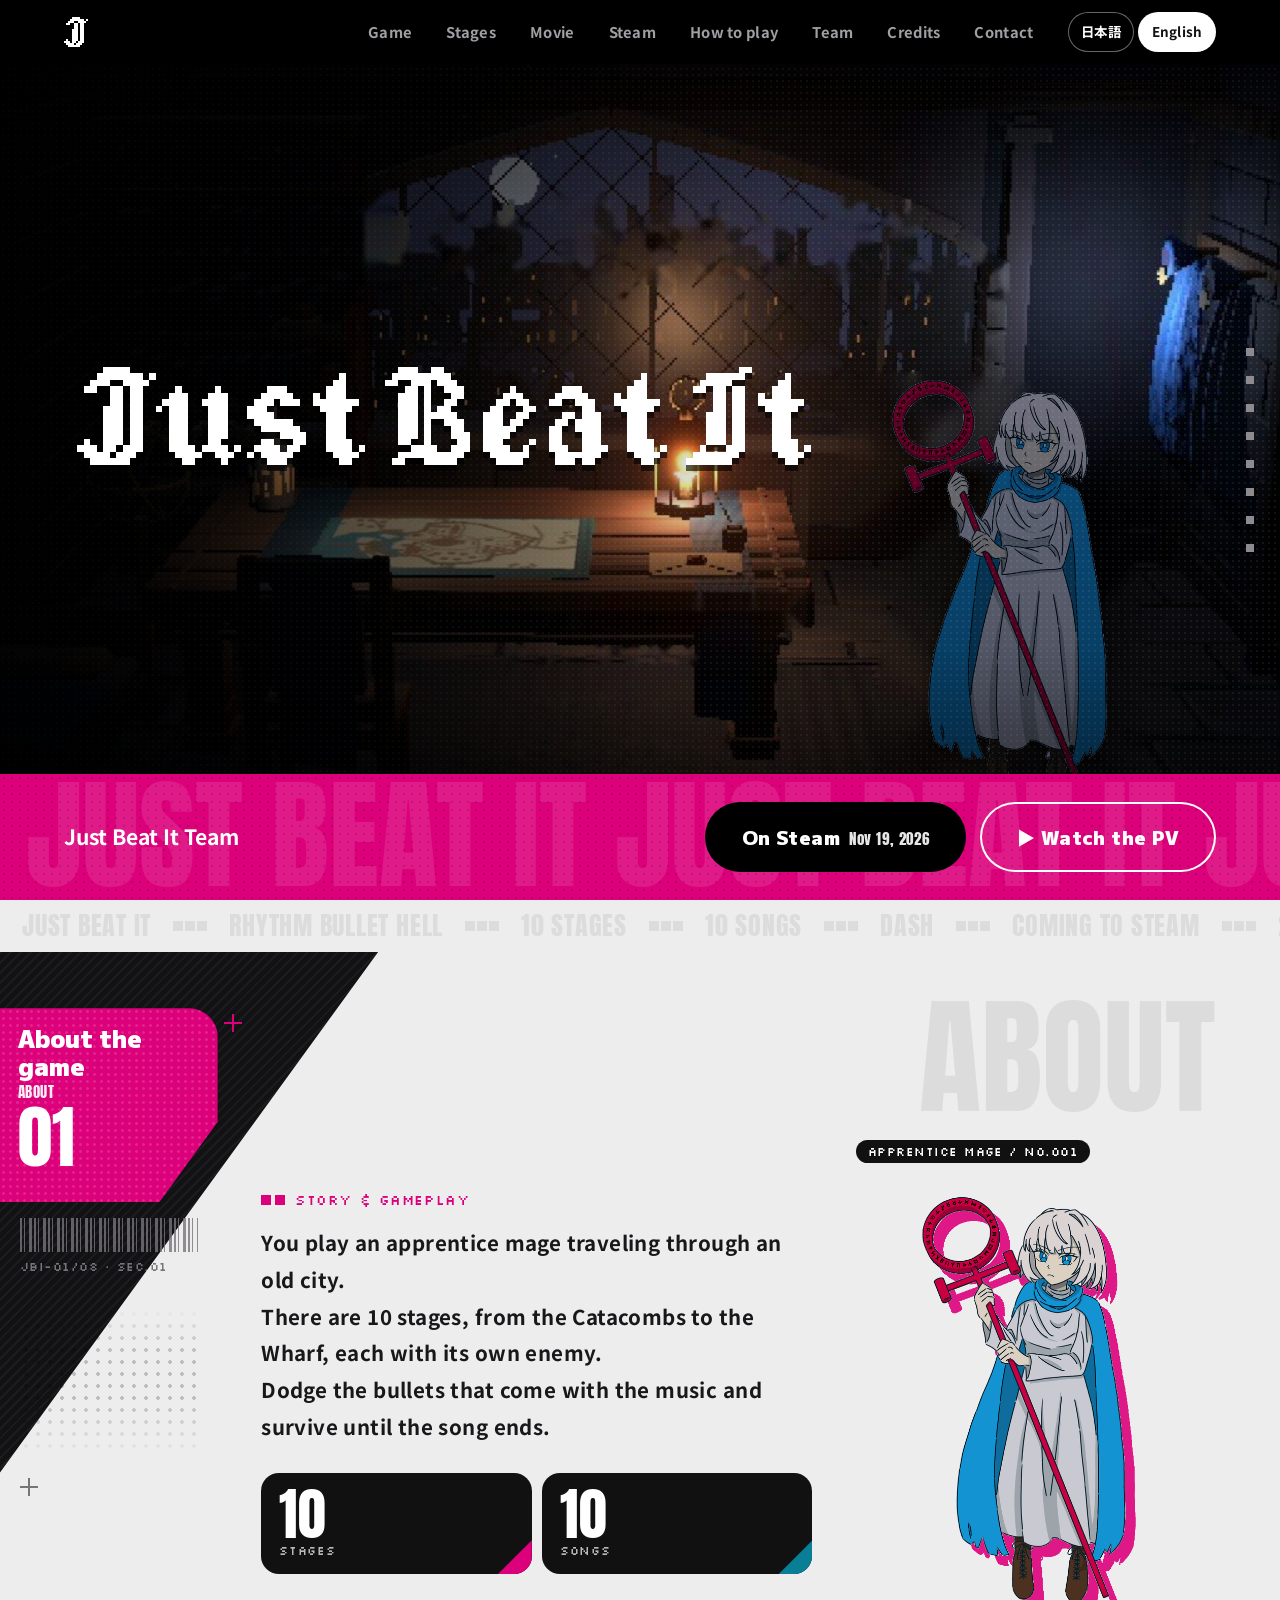
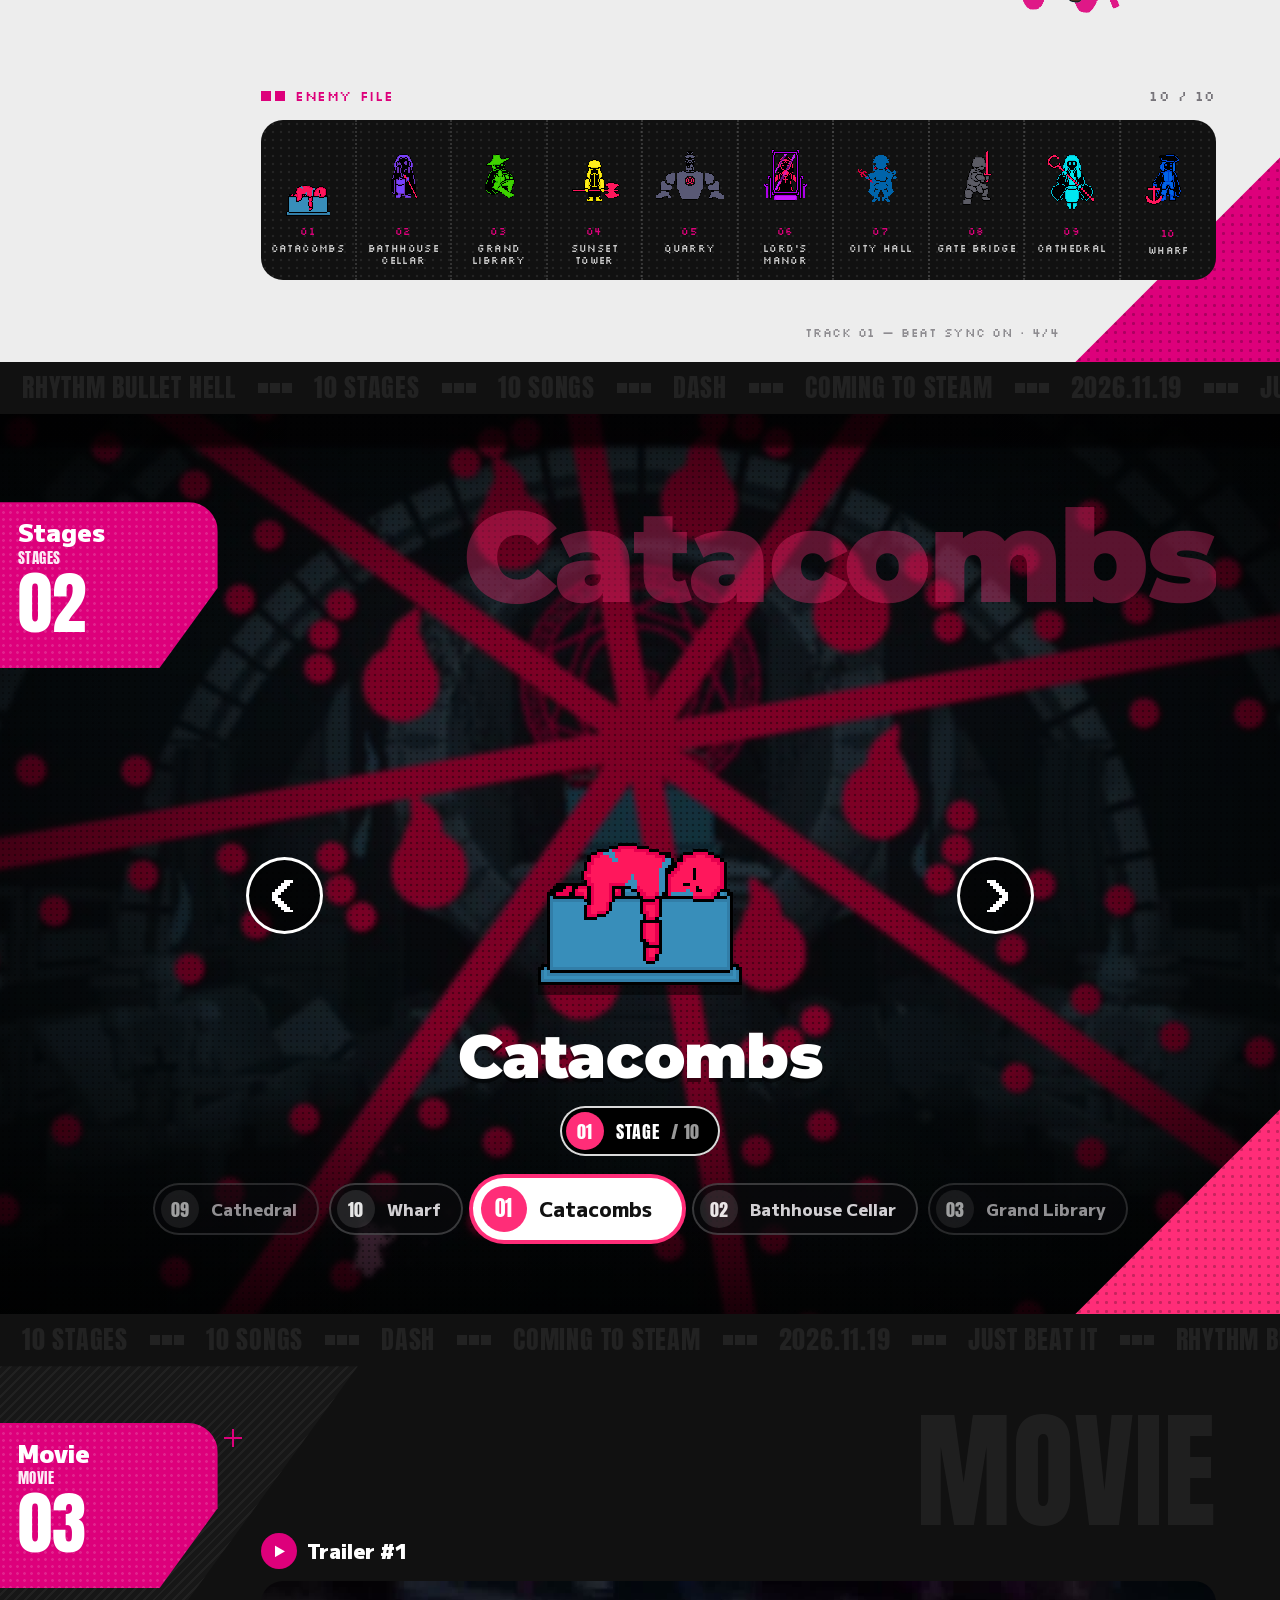
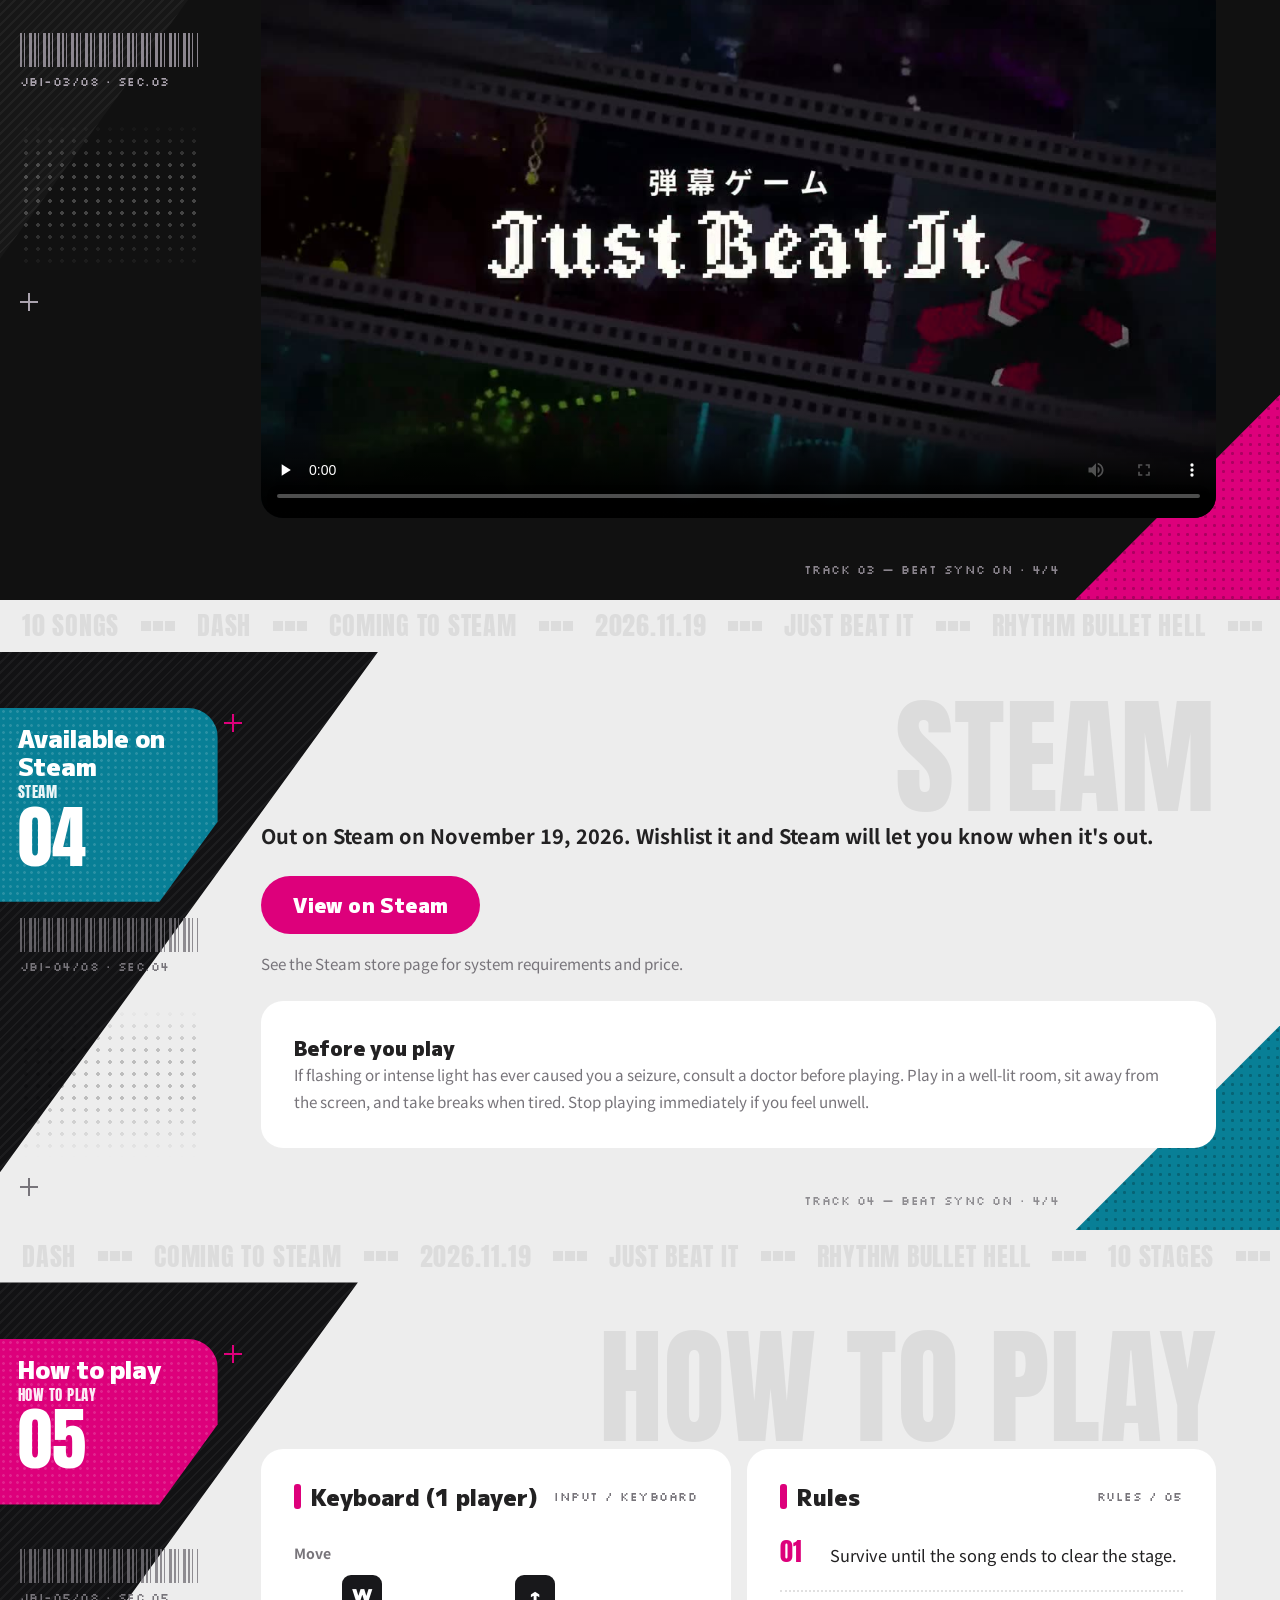
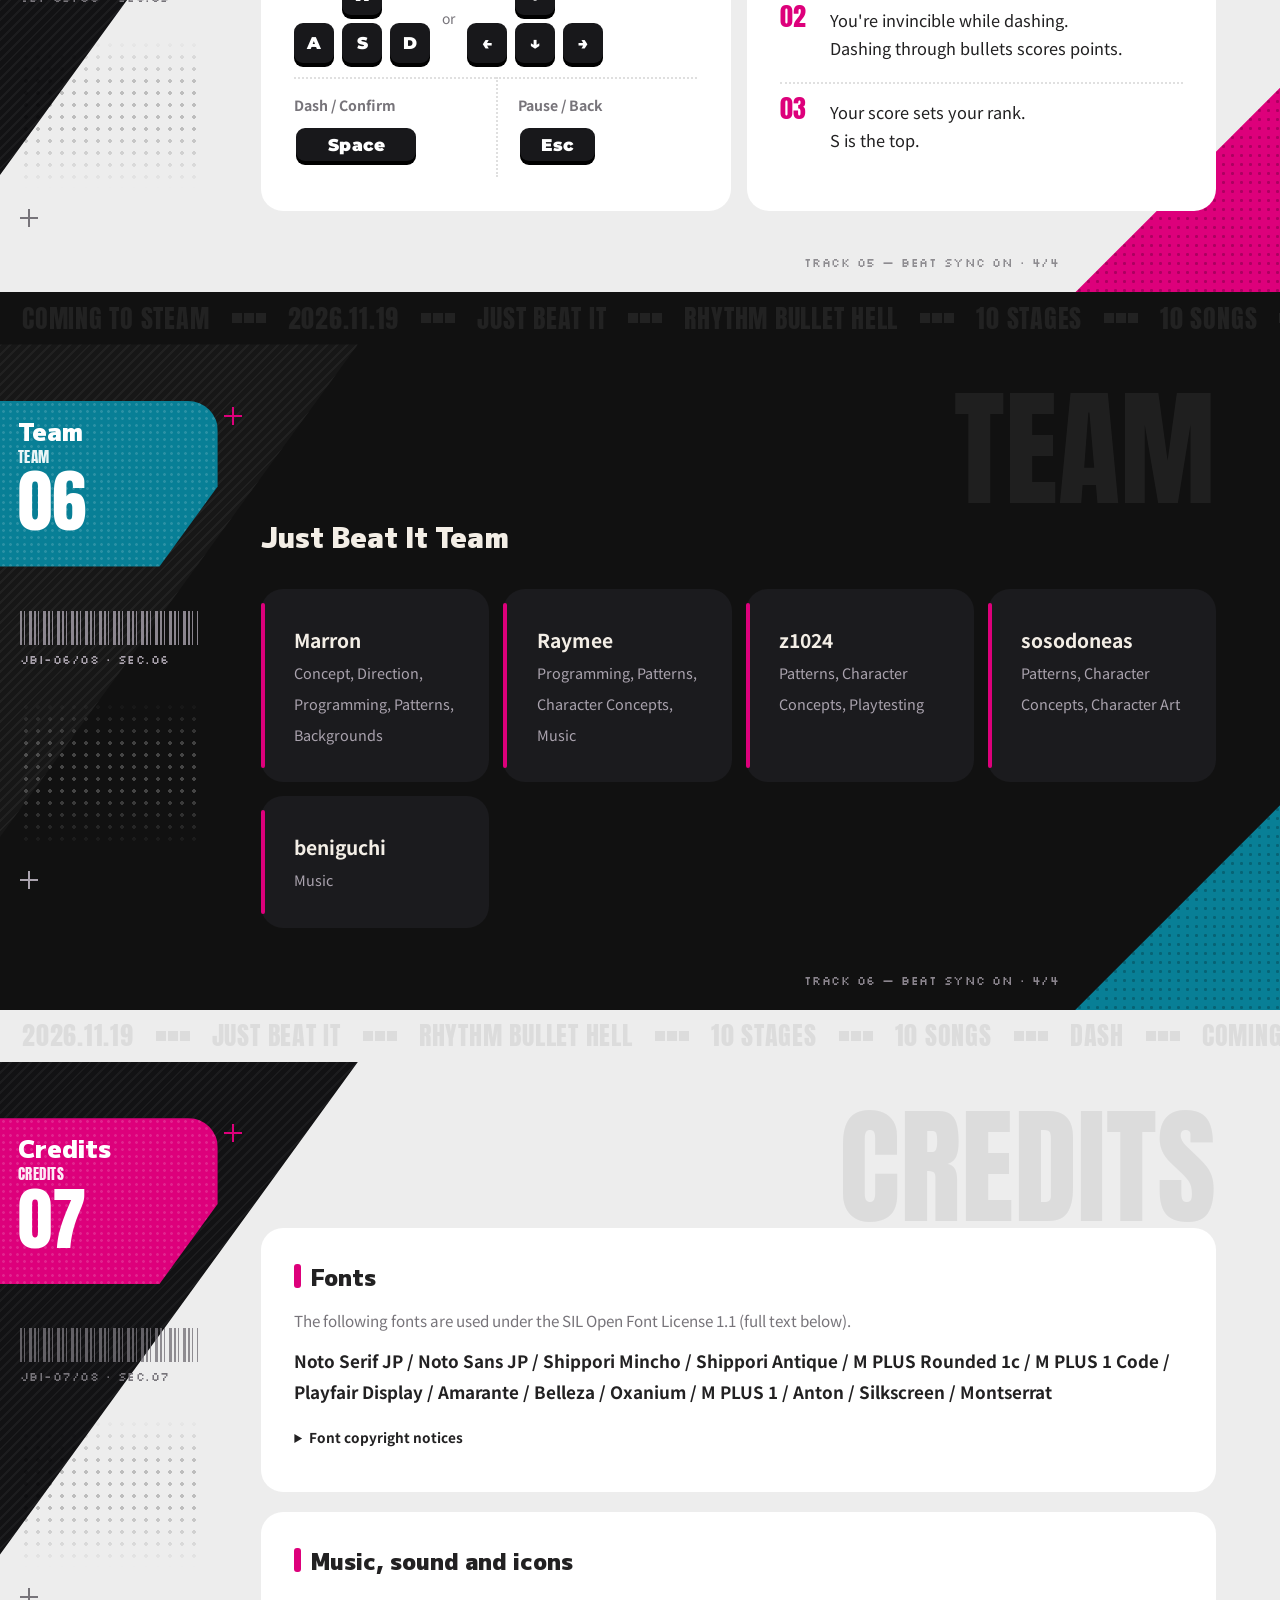
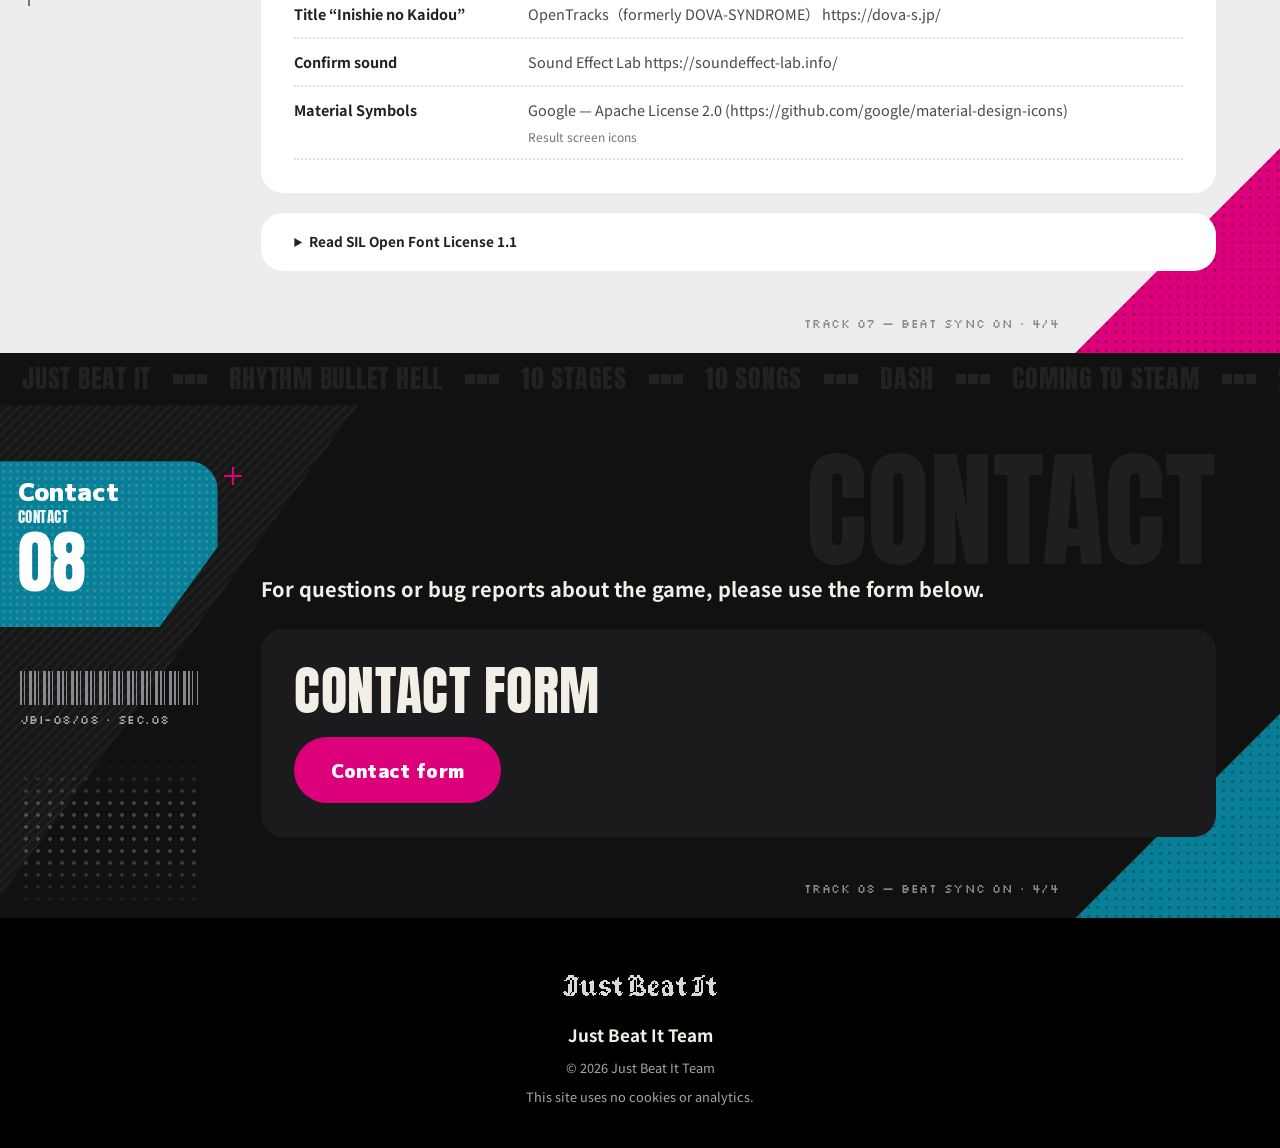
==== commit 8bbb7b55: "fix(site): 文面を素直な言い方に直し、難易度の説明を Steam 版に合わせる - 決め台詞ふうの短文、冗談（弾に当たると痛い・ずるはだめ・弾は見つかりませんでした）、「〜しよう！」「目指せ" ====
--- a/index.html
+++ b/index.html
@@ -82,14 +82,14 @@
     <h1 class="hero-logo"><img src="assets/img/logo-pixel-1x.png" width="116" height="18" alt="Just Beat It"></h1>
     <div class="zz-only zz-hero-info">
       <p class="zz-hero-genre"><span lang="ja">リズム弾幕アクション</span><span lang="en">Rhythm bullet hell</span></p>
-      <p class="zz-hero-lead" lang="ja">曲を聴いて弾をよけ、<br>ダッシュですり抜けろ。</p>
-      <p class="zz-hero-lead" lang="en">Listen, dodge,<br>and dash through.</p>
+      <p class="zz-hero-lead" lang="ja">弾幕が<br>曲に合わせて動く。</p>
+      <p class="zz-hero-lead" lang="en">Bullet patterns<br>that move to the music.</p>
       <ul class="zz-hero-facts"><li><b>10</b>STAGES</li><li><b>10</b>SONGS</li><li><b>STEAM</b>11.19</li></ul>
     </div>
     <p class="hero-sub" lang="ja">リズム弾幕アクション</p>
     <p class="hero-sub" lang="en">Rhythm Bullet Hell</p>
-    <p class="hero-catch" lang="ja">弾は、拍に乗ってやってくる。</p>
-    <p class="hero-catch" lang="en">The bullets ride the beat.</p>
+    <p class="hero-catch" lang="ja">弾幕が曲に合わせて動く。</p>
+    <p class="hero-catch" lang="en">Bullet patterns that move to the music.</p>
     <p class="zz-only hero-catch zz-credit" lang="ja">Just Beat It 制作班</p>
     <p class="zz-only hero-catch zz-credit" lang="en">Just Beat It Team</p>
     <div class="hero-actions">
@@ -111,10 +111,8 @@
   <div class="about">
     <div class="about-text">
       <div class="plate about-lead">
-        <p lang="ja">魔法に支配された古都を、見習い魔法使いが巡る。<br>飛んでくる弾は、どれも曲の拍に合わせて動く。聴けば、避けられる。<br>ひとりでも、ふたりでも。同じ画面で、同じ曲を生き延びよう。</p>
-        <p lang="en">An apprentice mage travels an old city ruled by magic.<br>Every bullet moves on the beat of the music. Listen, and you can dodge.<br>Alone or with a friend: survive the same song on the same screen.</p>
-        <p class="aside" lang="ja">※ 弾に当たると痛いです。なるべく避けてください。</p>
-        <p class="aside" lang="en">* Getting hit hurts. We recommend not getting hit.</p>
+        <p lang="ja">見習いの魔法使いになって、魔法に支配された古い街を旅します。<br>弾はすべて曲に合わせて飛んでくるので、音を聴くとよけやすくなります。<br>1 人でも、1 台のパソコンで 2 人でも遊べます。</p>
+        <p lang="en">You play an apprentice mage traveling through an old city ruled by magic.<br>Every bullet is timed to the music, so listening helps you dodge.<br>Play alone, or with two players on one PC.</p>
       </div>
       <div class="zz-only zz-story">
         <p class="zz-kicker">STORY &amp; GAMEPLAY</p>
@@ -126,11 +124,11 @@
         </dl>
       </div>
       <ol class="features">
-        <li class="plate"><b>01</b><h3><span lang="ja">拍に乗る弾幕</span><span lang="en">Bullets on the beat</span></h3><p lang="ja">弾が出る瞬間も、曲がる瞬間も、曲に合わせてある。目だけでなく耳でも避ける弾幕。</p><p lang="en">Bullets spawn, turn and burst in time with the song. Dodge with your ears as well as your eyes.</p></li>
-        <li class="plate"><b>02</b><h3><span lang="ja">すり抜けるダッシュ</span><span lang="en">Dash through it</span></h3><p lang="ja">ダッシュの間は無敵。弾の壁も抜けられる。ただし連打すると無敵が付かず、点も減る。ずるはだめ。</p><p lang="en">You're invincible while dashing, even through a wall of bullets. Mash it, though, and you lose both the invincibility and points. No cheating.</p></li>
-        <li class="plate"><b>03</b><h3><span lang="ja">かすめて稼ぐ</span><span lang="en">Graze for points</span></h3><p lang="ja">弾のすぐそばをかすめると「グレイズ」で加点。続けるほど倍率が上がり、最大 4 倍。</p><p lang="en">Brush past a bullet to score a graze. Keep the chain going and the multiplier climbs up to ×4.</p></li>
-        <li class="plate"><b>04</b><h3><span lang="ja">ふたりで遊べる</span><span lang="en">Play together</span></h3><p lang="ja">1 台のパソコンで 2 人同時に。<span class="p1">1P</span> は水色、<span class="p2">2P</span> は緑。</p><p lang="en">Two players on one PC. <span class="p1">1P</span> is sky blue, <span class="p2">2P</span> is green.</p></li>
-        <li class="plate"><b>05</b><h3><span lang="ja">10 の場所、10 の曲</span><span lang="en">10 places, 10 songs</span></h3><p lang="ja">地下墓地から船着き場まで。難易度は EASY・NORMAL の 2 段階。</p><p lang="en">From the Catacombs to the Wharf, each in EASY and NORMAL.</p></li>
+        <li class="plate"><b>01</b><h3><span lang="ja">曲に合わせた弾幕</span><span lang="en">Timed to the music</span></h3><p lang="ja">弾が出るタイミングも、向きが変わるタイミングも曲に合わせています。音を聴いていれば、次の弾が来るのがわかります。</p><p lang="en">Bullets appear and change direction in time with the song, so listening tells you when the next ones are coming.</p></li>
+        <li class="plate"><b>02</b><h3><span lang="ja">ダッシュで無敵</span><span lang="en">Dash</span></h3><p lang="ja">ダッシュしている間は無敵で、弾の壁も通り抜けられます。ただし続けて使いすぎると無敵にならず、点も減ります。</p><p lang="en">You're invincible while dashing, even through a wall of bullets. Use it too many times in a row, though, and you lose the invincibility and points.</p></li>
+        <li class="plate"><b>03</b><h3><span lang="ja">グレイズ</span><span lang="en">Graze</span></h3><p lang="ja">弾のすぐそばを通ると「グレイズ」になり、点が入ります。続けるほど倍率が上がります（最大 4 倍）。</p><p lang="en">Passing right next to a bullet counts as a graze and scores points. Chain them to raise the multiplier, up to ×4.</p></li>
+        <li class="plate"><b>04</b><h3><span lang="ja">2 人で遊べる</span><span lang="en">Two players</span></h3><p lang="ja">1 台のパソコンで 2 人同時に遊べます。<span class="p1">1P</span> は水色、<span class="p2">2P</span> は緑です。</p><p lang="en">Two players on one PC. <span class="p1">1P</span> is sky blue, <span class="p2">2P</span> is green.</p></li>
+        <li class="plate"><b>05</b><h3><span lang="ja">10 ステージ・10 曲</span><span lang="en">10 stages, 10 songs</span></h3><p lang="ja">地下墓地から船着き場まで、ステージごとに曲が違います。難易度は EASY・NORMAL・HARD の 3 つ。HARD を A ランク以上でクリアすると、そのステージの EXTREME が遊べます。</p><p lang="en">From the Catacombs to the Wharf, each stage has its own song. Play on EASY, NORMAL or HARD; clear a stage on HARD with rank A or better to unlock its EXTREME.</p></li>
       </ol>
     </div>
     <figure class="about-art"><span class="zz-only zz-art-tag" aria-hidden="true">APPRENTICE MAGE / No.001</span><img src="assets/img/hero-art.png" width="709" height="1024" loading="lazy" alt="主人公の見習い魔法使い" data-alt-en="The apprentice mage"></figure>
@@ -189,7 +187,7 @@
         <source src="assets/video/reel-720.mp4" type="video/mp4">
       </video>
     </div>
-    <p class="movie-note" data-movie-note><span lang="ja">PV 第一弾は公開の準備中です。いまはプレイ映像をどうぞ（音は出ません）。</span><span lang="en">Trailer #1 is coming soon. Enjoy some gameplay footage for now (no sound).</span></p>
+    <p class="movie-note" data-movie-note><span lang="ja">PV は準備中です。代わりにプレイ映像を流しています（音は出ません）。</span><span lang="en">The trailer is coming soon. Gameplay footage is shown in the meantime (no sound).</span></p>
   </div>
 </section>
 
@@ -200,13 +198,12 @@
     <h2 class="section-title"><span class="band band-title"><span lang="ja">Steam で発売</span><span lang="en">Available on Steam</span></span></h2>
     <p class="section-en">STEAM</p>
   </header>
-  <p class="lead"><span lang="ja">2026年11月19日、Steam で発売します。ウィッシュリストに追加して、発売をお待ちください。</span><span lang="en">Coming to Steam on November 19, 2026. Add it to your wishlist!</span></p>
+  <p class="lead"><span lang="ja">2026年11月19日に Steam で発売します。ウィッシュリストに入れておくと、発売したときに Steam から知らせが届きます。</span><span lang="en">Out on Steam on November 19, 2026. Wishlist it and Steam will let you know when it's out.</span></p>
   <a class="band band-action band-big" href="https://store.steampowered.com/app/5429530/Just_Beat_It/" target="_blank" rel="noopener" data-steam-link><span lang="ja">Steam ストアページへ</span><span lang="en">View on Steam</span></a>
   <p class="note steam-note"><span lang="ja">動作環境や価格は Steam のストアページをご覧ください。</span><span lang="en">See the Steam store page for system requirements and price.</span></p>
   <aside class="plate play-notice">
     <h3><span lang="ja">遊ぶ前のご注意</span><span lang="en">Before you play</span></h3>
     <p class="note"><span lang="ja">点滅や強い光の刺激で発作を起こしたことがある方は、遊ぶ前に医師にご相談ください。明るい部屋で画面から離れて遊び、疲れたら休憩してください。気分が悪くなったらすぐにプレイをやめてください。</span><span lang="en">If flashing or intense light has ever caused you a seizure, consult a doctor before playing. Play in a well-lit room, sit away from the screen, and take breaks when tired. Stop playing immediately if you feel unwell.</span></p>
-    <p class="note"><span lang="ja">このサイトは Cookie やアクセス解析を使用していません。</span><span lang="en">This site uses no cookies or analytics.</span></p>
   </aside>
 </section>
 
@@ -243,28 +240,28 @@
     <article class="plate rules">
       <h3><span lang="ja">ルール</span><span lang="en">Rules</span></h3>
       <ul class="zz-only zz-rules" lang="ja">
-        <li class="zz-rule-one"><span>リズムに合わせて弾をかわし続けよう！</span></li>
-        <li><span>ダッシュの間は無敵。<br>弾をすり抜けるとスコアが加点されるぞ</span></li>
-        <li><span>スコアに応じてランクが決まる。<br>目指せSランク！</span></li>
+        <li class="zz-rule-one"><span>曲が終わるまで弾をよけ続ければクリア。</span></li>
+        <li><span>ダッシュの間は無敵。<br>弾をすり抜けると点が入ります。</span></li>
+        <li><span>スコアでランクが決まります。<br>いちばん上は S。</span></li>
       </ul>
       <ul class="zz-only zz-rules" lang="en">
-        <li><span>Keep dodging the bullets to the rhythm!</span></li>
-        <li><span>You're invincible while dashing.<br>Slip through bullets to score points.</span></li>
-        <li><span>Your score decides your rank.<br>Aim for S!</span></li>
+        <li><span>Survive until the song ends to clear the stage.</span></li>
+        <li><span>You're invincible while dashing.<br>Dashing through bullets scores points.</span></li>
+        <li><span>Your score sets your rank.<br>S is the top.</span></li>
       </ul>
       <ul class="zz-old-rules" lang="ja">
         <li>曲が終わるまで弾をかわし続ければクリア。当たるほど点が減ります。</li>
         <li>ダッシュの間は無敵。弾をすり抜けると「ダッシュ回避」で加点。</li>
         <li>続けてダッシュしすぎると無敵が付かず、点も減ります。</li>
         <li>弾のすぐそばをかすめると「グレイズ」。続けるほど倍率が上がります（最大 4 倍）。</li>
-        <li>終わるとランクが出ます。目指せ S。</li>
+        <li>終わるとスコアでランクが決まります（いちばん上は S）。</li>
       </ul>
       <ul class="zz-old-rules" lang="en">
         <li>Keep dodging until the song ends to clear the stage. Each hit costs points.</li>
         <li>You're invincible while dashing. Slipping through bullets earns “dash dodge” points.</li>
         <li>Dash too often in a row and you lose the invincibility, and points too.</li>
         <li>Brush past bullets to “graze”. The chain multiplier grows up to ×4.</li>
-        <li>You get a rank at the end. Aim for S.</li>
+        <li>At the end your score sets your rank (S is the top).</li>
       </ul>
     </article>
   </div>
@@ -304,10 +301,10 @@
         <li><b>Amarante</b><span>Copyright (c) 2011, Sorkin Type Co (www.sorkintype.com) with Reserved Font Name "Amarante".</span></li>
         <li><b>Belleza</b><span>Copyright 2012 The Belleza Project Authors (https://github.com/etunni/belleza)</span></li>
         <li><b>Oxanium</b><span>Copyright 2019 The Oxanium Project Authors (https://github.com/sevmeyer/oxanium)</span></li>
-        <li class="zz-only"><b>M PLUS 1</b><span>Copyright 2021 The M+ FONTS Project Authors (https://github.com/coz-m/MPLUS_FONTS)</span><small lang="ja">このサイト（試作の見た目）</small><small lang="en">This website (new look prototype)</small></li>
-        <li class="zz-only"><b>Anton</b><span>Copyright 2020 The Anton Project Authors (https://github.com/googlefonts/AntonFont.git)</span><small lang="ja">このサイト（試作の見た目）</small><small lang="en">This website (new look prototype)</small></li>
-        <li class="zz-only"><b>Silkscreen</b><span>Copyright 2001 The Silkscreen Project Authors (https://github.com/googlefonts/silkscreen)</span><small lang="ja">このサイト（試作の見た目）</small><small lang="en">This website (new look prototype)</small></li>
-        <li class="zz-only"><b>Montserrat</b><span>Copyright 2024 The Montserrat.Git Project Authors (https://github.com/JulietaUla/Montserrat.git)</span><small lang="ja">このサイト（試作の見た目）</small><small lang="en">This website (new look prototype)</small></li>
+        <li class="zz-only"><b>M PLUS 1</b><span>Copyright 2021 The M+ FONTS Project Authors (https://github.com/coz-m/MPLUS_FONTS)</span><small lang="ja">このサイト</small><small lang="en">This website</small></li>
+        <li class="zz-only"><b>Anton</b><span>Copyright 2020 The Anton Project Authors (https://github.com/googlefonts/AntonFont.git)</span><small lang="ja">このサイト</small><small lang="en">This website</small></li>
+        <li class="zz-only"><b>Silkscreen</b><span>Copyright 2001 The Silkscreen Project Authors (https://github.com/googlefonts/silkscreen)</span><small lang="ja">このサイト</small><small lang="en">This website</small></li>
+        <li class="zz-only"><b>Montserrat</b><span>Copyright 2024 The Montserrat.Git Project Authors (https://github.com/JulietaUla/Montserrat.git)</span><small lang="ja">このサイト</small><small lang="en">This website</small></li>
       </ul>
     </article>
     <article class="plate">
@@ -432,6 +429,7 @@
   <img src="assets/img/logo-pixel-1x.png" width="116" height="18" alt="Just Beat It" loading="lazy">
   <p class="footer-team" data-team-name>Just Beat It 制作班</p>
   <p class="copyright">© 2026 <span data-team-name>Just Beat It 制作班</span></p>
+  <p class="copyright"><span lang="ja">このサイトは Cookie もアクセス解析も使っていません。</span><span lang="en">This site uses no cookies or analytics.</span></p>
 </footer>
 </body>
 </html>
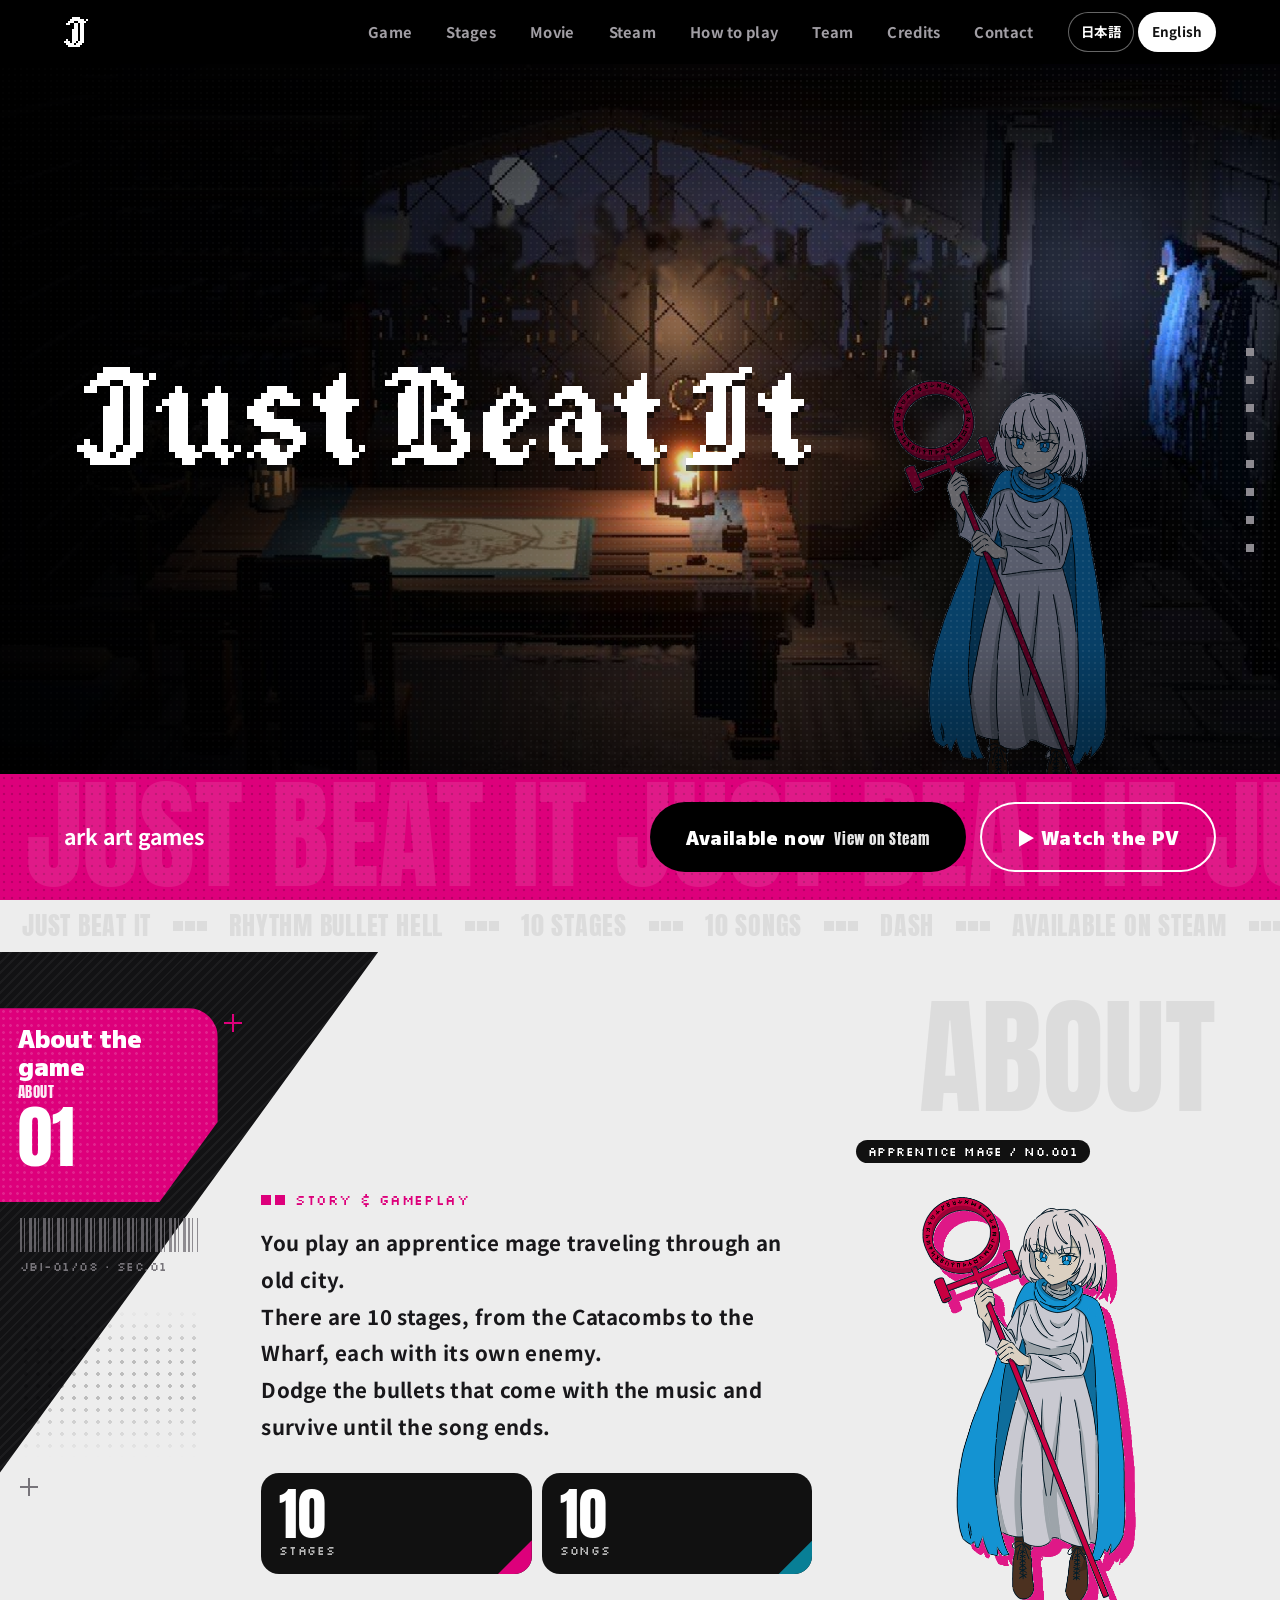
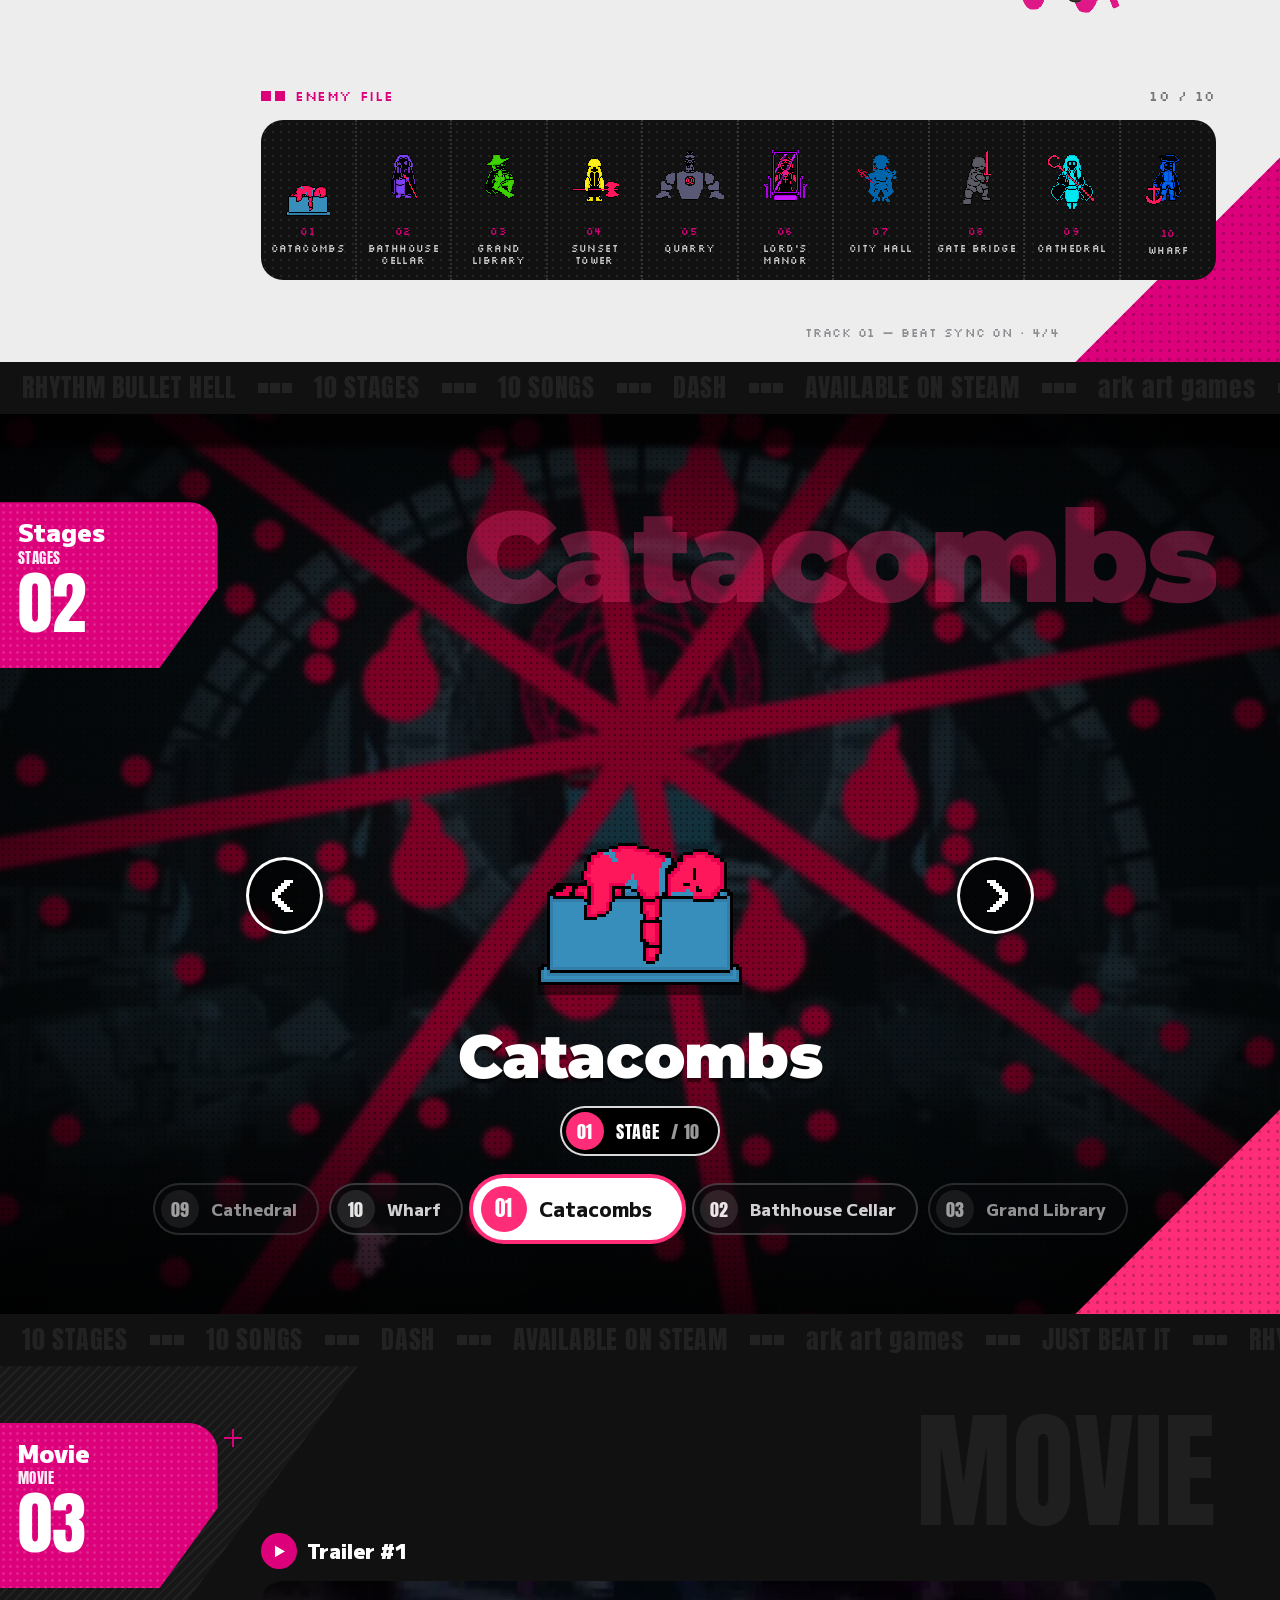
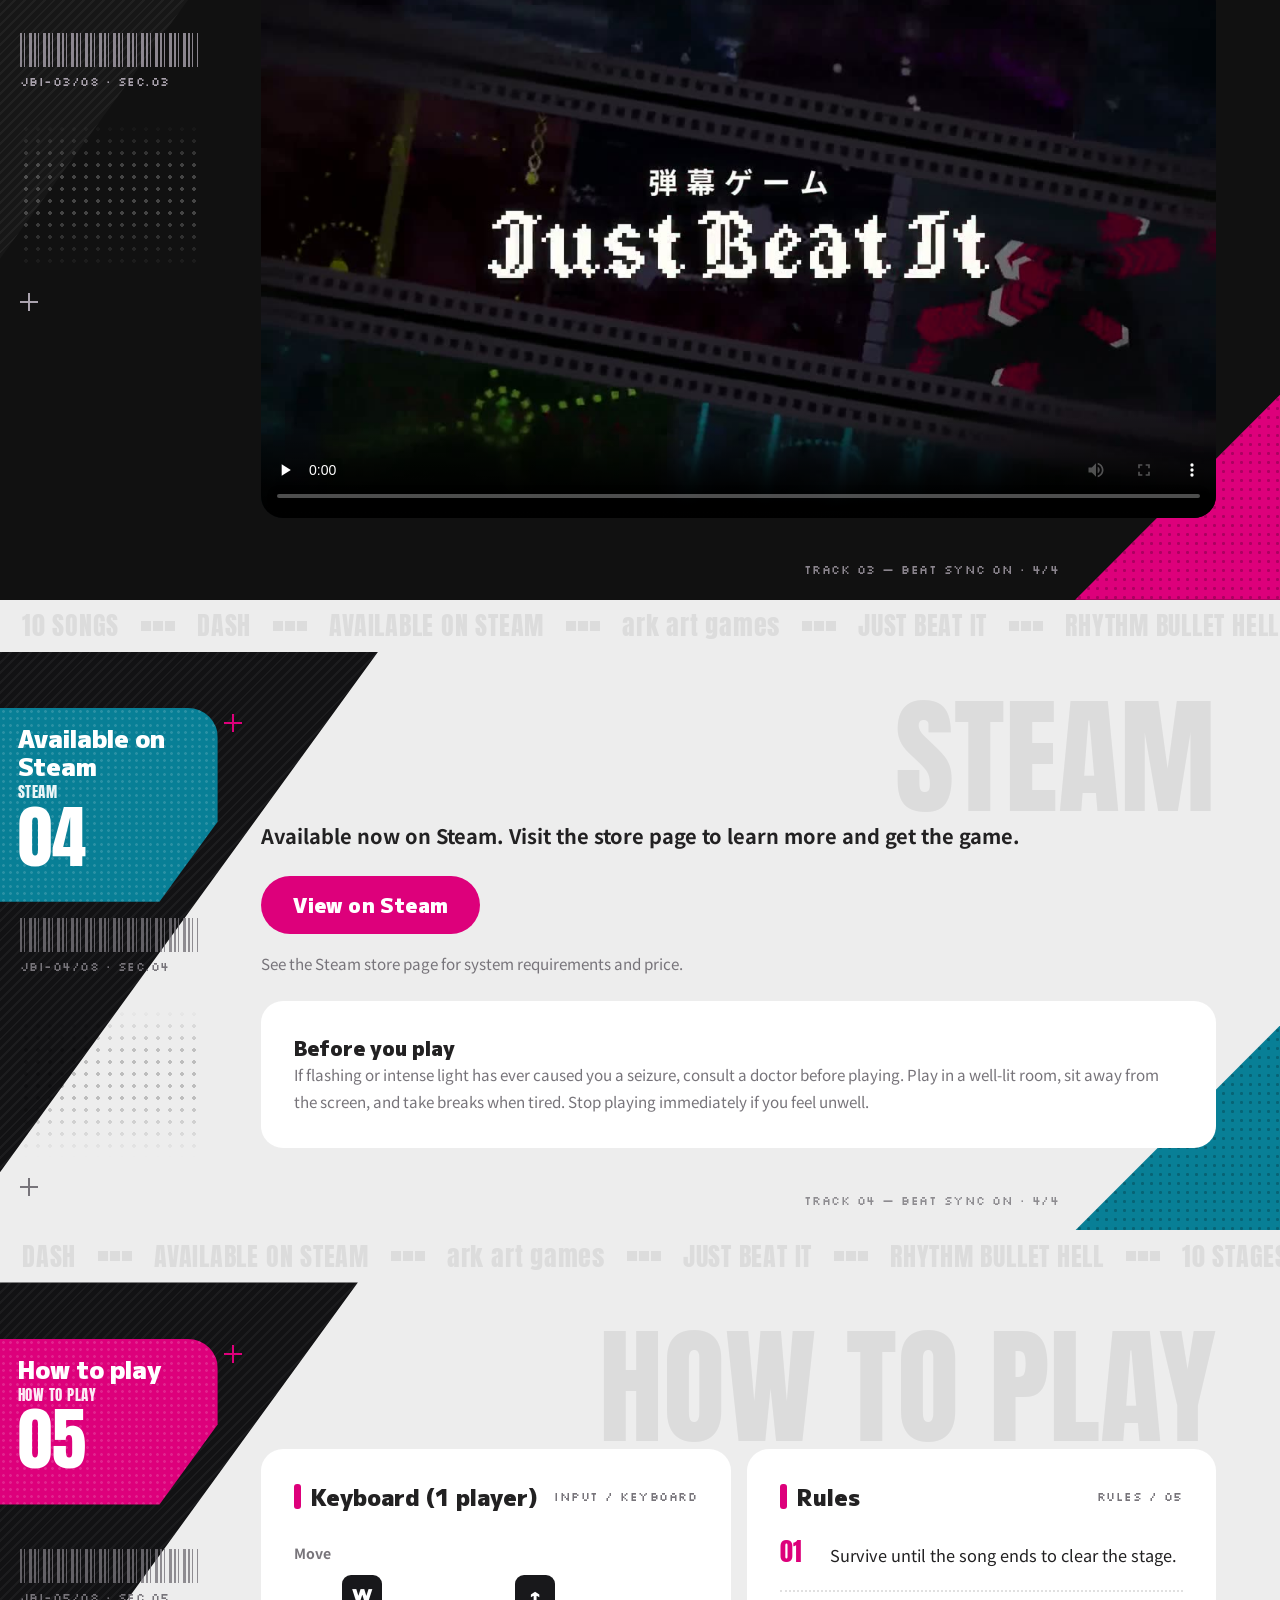
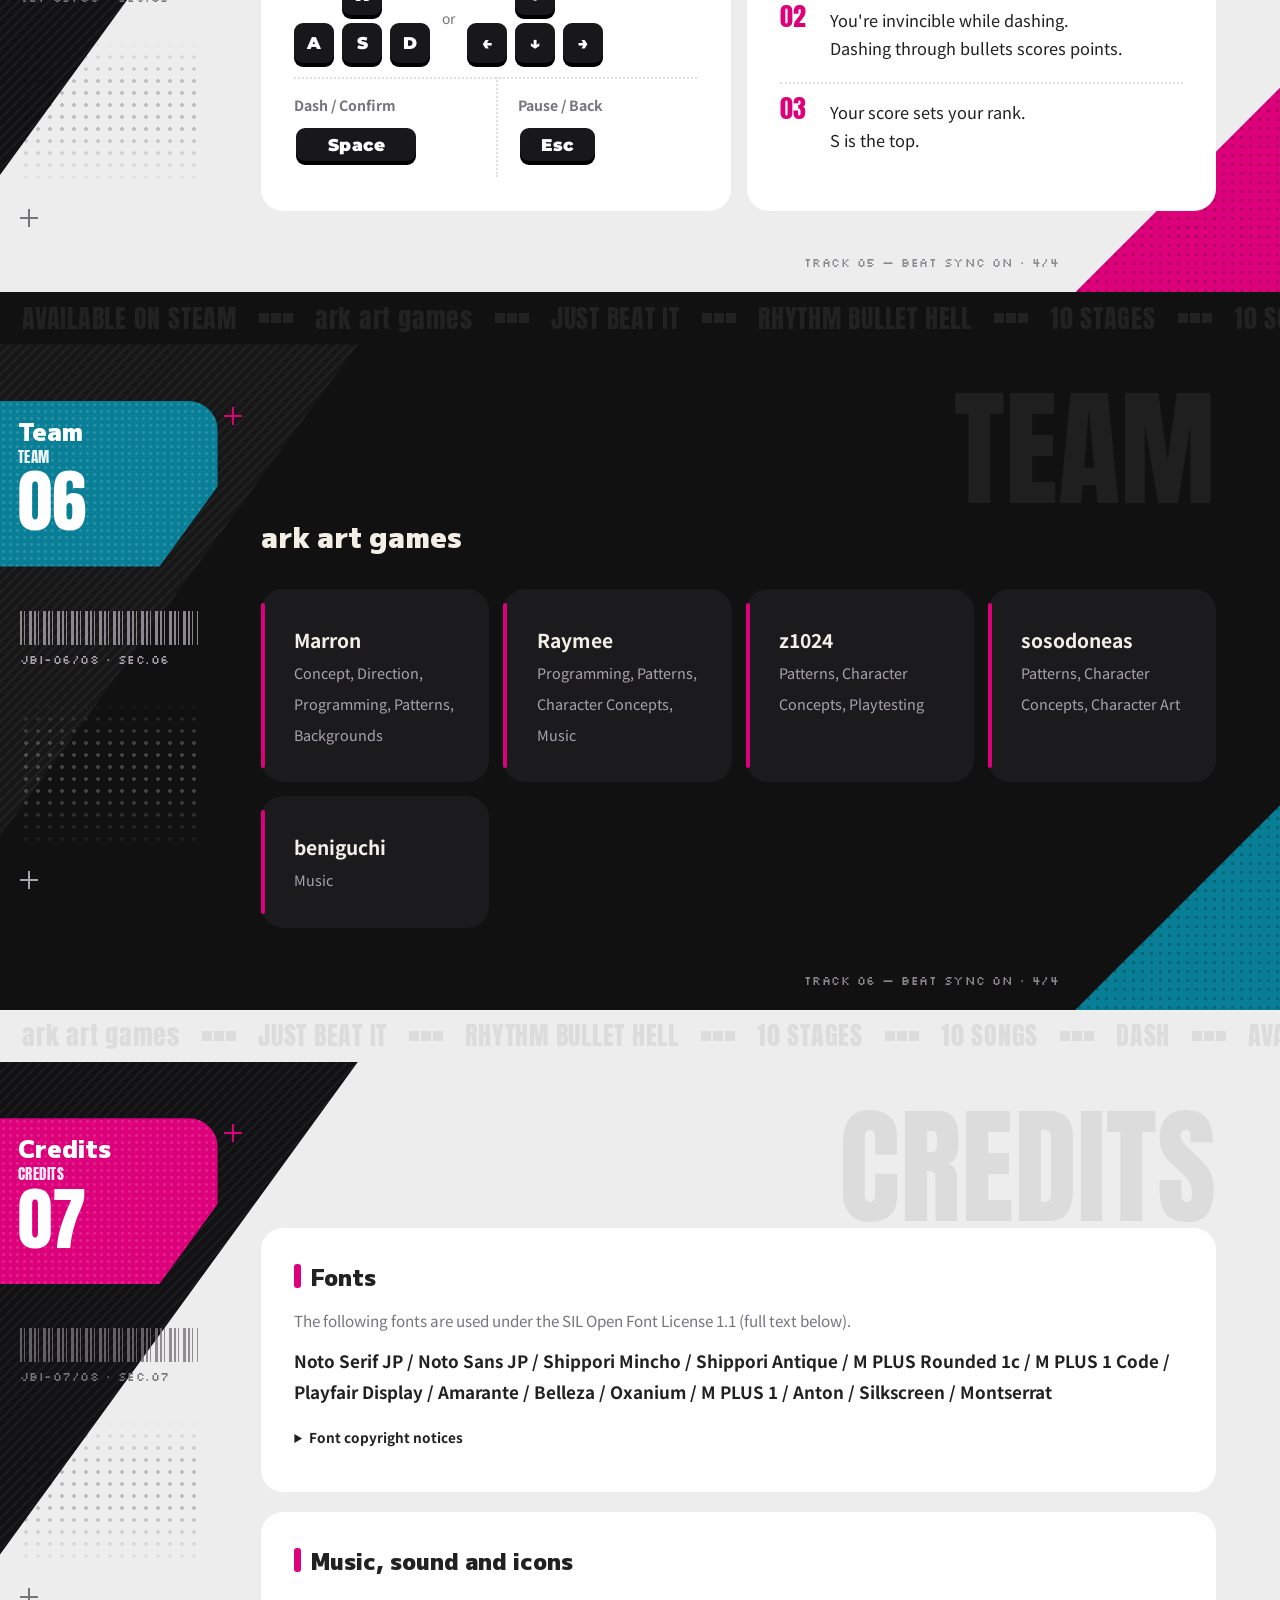
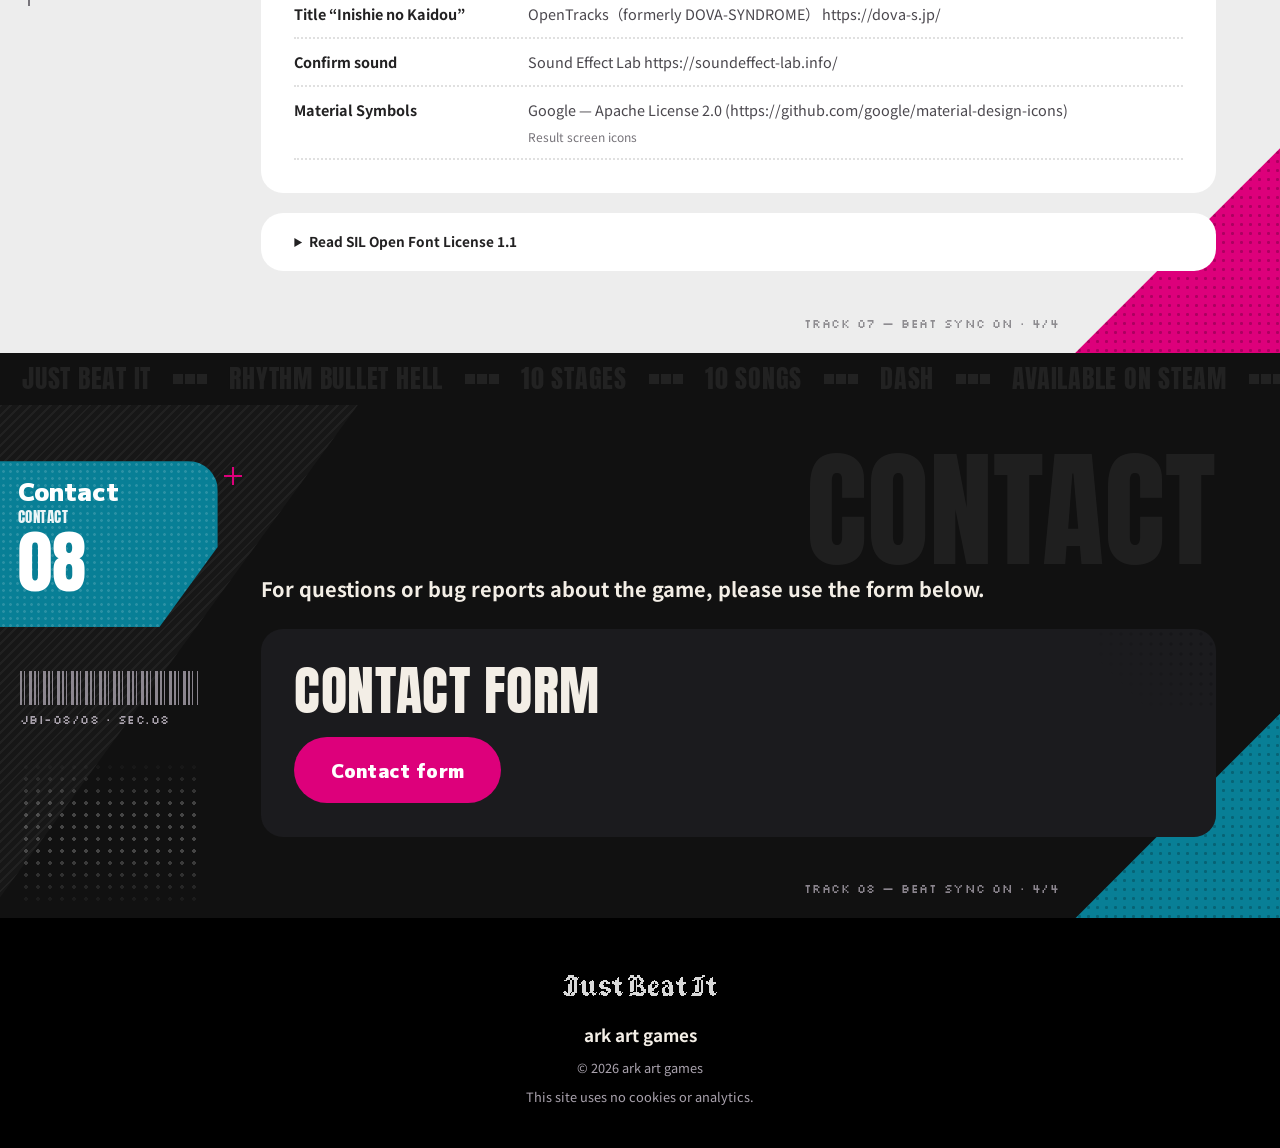
==== commit 4d61101d: "feat(site): prepare post-launch copy, ark art games branding and search metadata" ====
--- a/index.html
+++ b/index.html
@@ -4,14 +4,17 @@
 <meta charset="utf-8">
 <meta name="viewport" content="width=device-width,initial-scale=1,viewport-fit=cover">
 <script>(function(){var d=document.documentElement,l="ja";try{var q=new URLSearchParams(location.search).get("lang");if(q==="ja"||q==="en")l=q;else{var s=localStorage.getItem("jbi-lang");if(s==="ja"||s==="en")l=s;else if(!/^ja\b/i.test(navigator.language||"ja"))l="en"}}catch(e){}d.lang=l;d.dataset.lang=l;try{if(new URLSearchParams(location.search).get("style")==="now"){delete d.dataset.style}else{d.dataset.style="new";var f=document.createElement("link");f.id="style-new-font";f.rel="stylesheet";f.href="https://fonts.googleapis.com/css2?family=Anton&family=M+PLUS+1:wght@800;900&family=Montserrat:wght@900&family=Noto+Sans+JP:wght@400;700&family=Silkscreen&display=swap";document.head.appendChild(f)}}catch(e){}d.classList.add("js");try{if(matchMedia("(prefers-reduced-motion: reduce)").matches)d.classList.add("calm")}catch(e){}})()</script>
-<title>Just Beat It</title>
-<meta name="description" content="曲の拍に合わせて飛んでくる弾をかわす、1〜2 人で遊べるリズム弾幕アクション。Steam で 2026年11月19日発売。 / A rhythm bullet-hell action game for 1–2 players: dodge bullets to the beat. Coming to Steam on November 19, 2026.">
+<title>Just Beat It 公式サイト | リズム弾幕アクション | ark art games</title>
+<meta name="description" content="ark art games のリズム弾幕アクション「Just Beat It」。曲に合わせて動く弾幕をかわす、1〜2人で遊べるゲーム。Steam で配信中。 / Just Beat It by ark art games: rhythm bullet-hell action for 1–2 players. Available now on Steam.">
+<meta name="author" content="ark art games">
+<meta name="robots" content="index, follow, max-image-preview:large">
 <meta name="theme-color" content="#0b0a0e">
 <link rel="canonical" href="https://raymee675.github.io/Just-Beat-It/">
+<link rel="sitemap" type="application/xml" href="https://raymee675.github.io/Just-Beat-It/sitemap.xml">
 <meta property="og:type" content="website">
 <meta property="og:site_name" content="Just Beat It">
-<meta property="og:title" content="Just Beat It">
-<meta property="og:description" content="曲の拍に合わせて飛んでくる弾をかわす、1〜2 人で遊べるリズム弾幕アクション。Steam で 2026年11月19日発売。 / A rhythm bullet-hell action game for 1–2 players: dodge bullets to the beat. Coming to Steam on November 19, 2026.">
+<meta property="og:title" content="Just Beat It 公式サイト | リズム弾幕アクション | ark art games">
+<meta property="og:description" content="ark art games のリズム弾幕アクション「Just Beat It」。曲に合わせて動く弾幕をかわす、1〜2人で遊べるゲーム。Steam で配信中。 / Just Beat It by ark art games: rhythm bullet-hell action for 1–2 players. Available now on Steam.">
 <meta property="og:url" content="https://raymee675.github.io/Just-Beat-It/">
 <meta property="og:image" content="https://raymee675.github.io/Just-Beat-It/assets/img/ogp.jpg">
 <meta property="og:locale" content="ja_JP">
@@ -23,11 +26,46 @@
 <link rel="preconnect" href="https://fonts.googleapis.com">
 <link rel="preconnect" href="https://fonts.gstatic.com" crossorigin>
 <link rel="stylesheet" href="https://fonts.googleapis.com/css2?family=Noto+Serif+JP:wght@400;600;700;900&display=swap">
-<link rel="stylesheet" href="assets/css/site.css?v=20261105">
-<link rel="stylesheet" href="assets/css/style-new.css?v=20261105">
-<script defer src="assets/js/config.js?v=20261105"></script>
-<script defer src="assets/js/opening.js?v=20261105"></script>
-<script defer src="assets/js/main.js?v=20261105"></script>
+<link rel="stylesheet" href="assets/css/site.css?v=20261119">
+<link rel="stylesheet" href="assets/css/style-new.css?v=20261119">
+<script defer src="assets/js/config.js?v=20261119"></script>
+<script defer src="assets/js/opening.js?v=20261119"></script>
+<script defer src="assets/js/main.js?v=20261119"></script>
+<script type="application/ld+json">
+{
+  "@context": "https://schema.org",
+  "@graph": [
+    {
+      "@type": "Organization",
+      "@id": "https://raymee675.github.io/Just-Beat-It/#organization",
+      "name": "ark art games",
+      "url": "https://raymee675.github.io/Just-Beat-It/"
+    },
+    {
+      "@type": "VideoGame",
+      "@id": "https://raymee675.github.io/Just-Beat-It/#game",
+      "name": "Just Beat It",
+      "url": "https://raymee675.github.io/Just-Beat-It/",
+      "description": "ark art games のリズム弾幕アクション「Just Beat It」。曲に合わせて動く弾幕をかわす、1〜2人で遊べるゲーム。Steam で配信中。 / Just Beat It by ark art games: rhythm bullet-hell action for 1–2 players. Available now on Steam.",
+      "image": "https://raymee675.github.io/Just-Beat-It/assets/img/ogp.jpg",
+      "genre": [
+        "Rhythm",
+        "Bullet hell",
+        "Action"
+      ],
+      "numberOfPlayers": {
+        "@type": "QuantitativeValue",
+        "minValue": 1,
+        "maxValue": 2
+      },
+      "creator": {
+        "@id": "https://raymee675.github.io/Just-Beat-It/#organization"
+      },
+      "sameAs": "https://store.steampowered.com/app/5429530/Just_Beat_It/"
+    }
+  ]
+}
+</script>
 </head>
 <body>
 <a class="skip" href="#main"><span lang="ja">本文へ</span><span lang="en">Skip to content</span></a>
@@ -84,16 +122,16 @@
       <p class="zz-hero-genre"><span lang="ja">リズム弾幕アクション</span><span lang="en">Rhythm bullet hell</span></p>
       <p class="zz-hero-lead" lang="ja">弾幕が<br>曲に合わせて動く。</p>
       <p class="zz-hero-lead" lang="en">Bullet patterns<br>that move to the music.</p>
-      <ul class="zz-hero-facts"><li><b>10</b>STAGES</li><li><b>10</b>SONGS</li><li><b>STEAM</b>11.19</li></ul>
+      <ul class="zz-hero-facts"><li><b>10</b>STAGES</li><li><b>10</b>SONGS</li><li><b>STEAM</b>OUT NOW</li></ul>
     </div>
     <p class="hero-sub" lang="ja">リズム弾幕アクション</p>
     <p class="hero-sub" lang="en">Rhythm Bullet Hell</p>
     <p class="hero-catch" lang="ja">弾幕が曲に合わせて動く。</p>
     <p class="hero-catch" lang="en">Bullet patterns that move to the music.</p>
-    <p class="zz-only hero-catch zz-credit" lang="ja">Just Beat It 制作班</p>
-    <p class="zz-only hero-catch zz-credit" lang="en">Just Beat It Team</p>
+    <p class="zz-only hero-catch zz-credit" lang="ja">ark art games</p>
+    <p class="zz-only hero-catch zz-credit" lang="en">ark art games</p>
     <div class="hero-actions">
-      <a class="band band-action band-big" href="https://store.steampowered.com/app/5429530/Just_Beat_It/" target="_blank" rel="noopener" data-steam-link><span lang="ja">Steam で発売<small>2026.11.19</small></span><span lang="en">On Steam<small>Nov 19, 2026</small></span></a>
+      <a class="band band-action band-big" href="https://store.steampowered.com/app/5429530/Just_Beat_It/" target="_blank" rel="noopener" data-steam-link><span lang="ja">Steam で配信中<small>ストアページへ</small></span><span lang="en">Available now<small>View on Steam</small></span></a>
       <a class="band band-idle band-big" href="#movie" data-play-pv><span lang="ja">▶ PV を見る</span><span lang="en">▶ Watch the PV</span></a>
     </div>
   </div>
@@ -195,10 +233,10 @@
 <section class="section section--alt" id="steam">
   <header class="section-head section-head--alt">
     <span class="section-no" aria-hidden="true">04</span>
-    <h2 class="section-title"><span class="band band-title"><span lang="ja">Steam で発売</span><span lang="en">Available on Steam</span></span></h2>
+    <h2 class="section-title"><span class="band band-title"><span lang="ja">Steam で配信中</span><span lang="en">Available on Steam</span></span></h2>
     <p class="section-en">STEAM</p>
   </header>
-  <p class="lead"><span lang="ja">2026年11月19日に Steam で発売します。ウィッシュリストに入れておくと、発売したときに Steam から知らせが届きます。</span><span lang="en">Out on Steam on November 19, 2026. Wishlist it and Steam will let you know when it's out.</span></p>
+  <p class="lead"><span lang="ja">Steam で配信中です。ストアページでゲームの詳細を確認し、購入できます。</span><span lang="en">Available now on Steam. Visit the store page to learn more and get the game.</span></p>
   <a class="band band-action band-big" href="https://store.steampowered.com/app/5429530/Just_Beat_It/" target="_blank" rel="noopener" data-steam-link><span lang="ja">Steam ストアページへ</span><span lang="en">View on Steam</span></a>
   <p class="note steam-note"><span lang="ja">動作環境や価格は Steam のストアページをご覧ください。</span><span lang="en">See the Steam store page for system requirements and price.</span></p>
   <aside class="plate play-notice">
@@ -274,7 +312,7 @@
     <h2 class="section-title"><span class="band band-title"><span lang="ja">制作</span><span lang="en">Team</span></span></h2>
     <p class="section-en">TEAM</p>
   </header>
-  <p class="team-name" data-team-name>Just Beat It 制作班</p>
+  <p class="team-name" data-team-name>ark art games</p>
   <ul class="members" data-members></ul>
   <p class="note" data-members-empty><span lang="ja">メンバーの紹介は準備中です。</span><span lang="en">Member list coming soon.</span></p>
 </section>
@@ -427,8 +465,8 @@
 
 <footer class="footer">
   <img src="assets/img/logo-pixel-1x.png" width="116" height="18" alt="Just Beat It" loading="lazy">
-  <p class="footer-team" data-team-name>Just Beat It 制作班</p>
-  <p class="copyright">© 2026 <span data-team-name>Just Beat It 制作班</span></p>
+  <p class="footer-team" data-team-name>ark art games</p>
+  <p class="copyright">© 2026 <span data-team-name>ark art games</span></p>
   <p class="copyright"><span lang="ja">このサイトは Cookie もアクセス解析も使っていません。</span><span lang="en">This site uses no cookies or analytics.</span></p>
 </footer>
 </body>
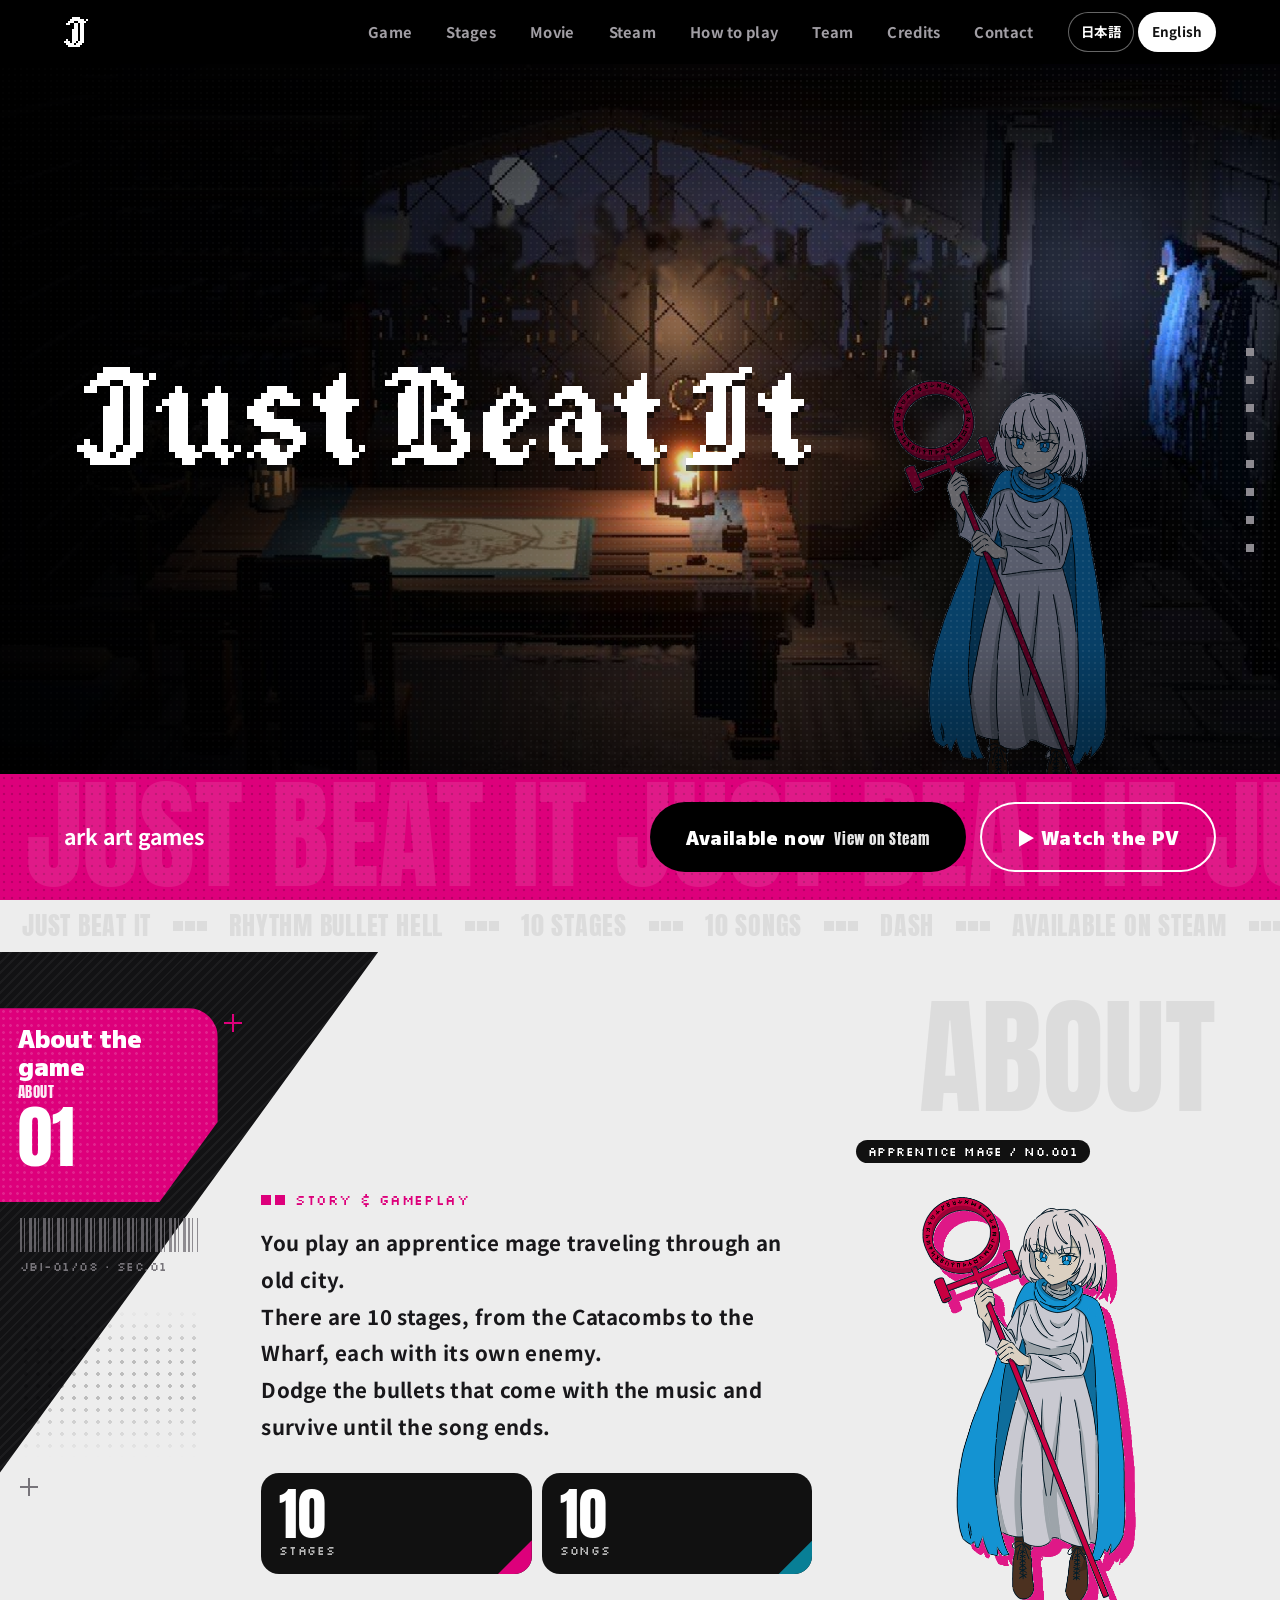
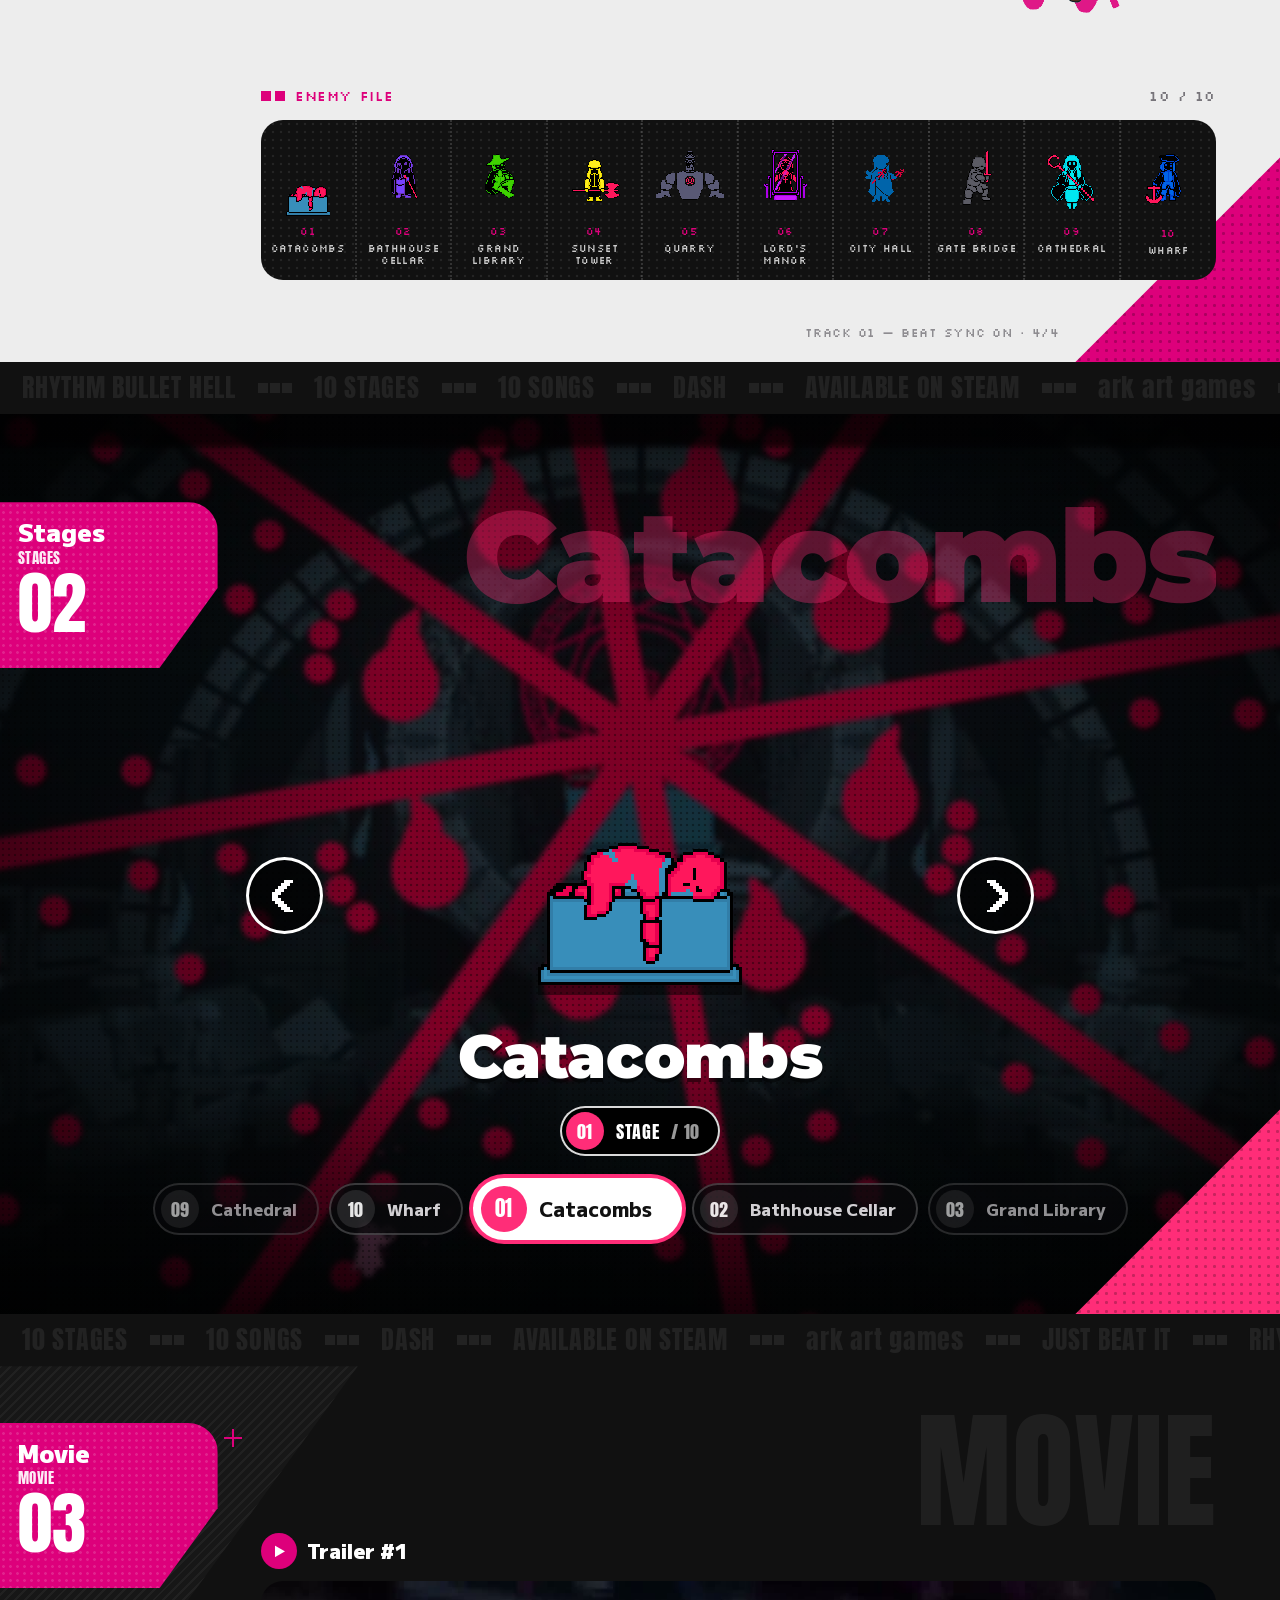
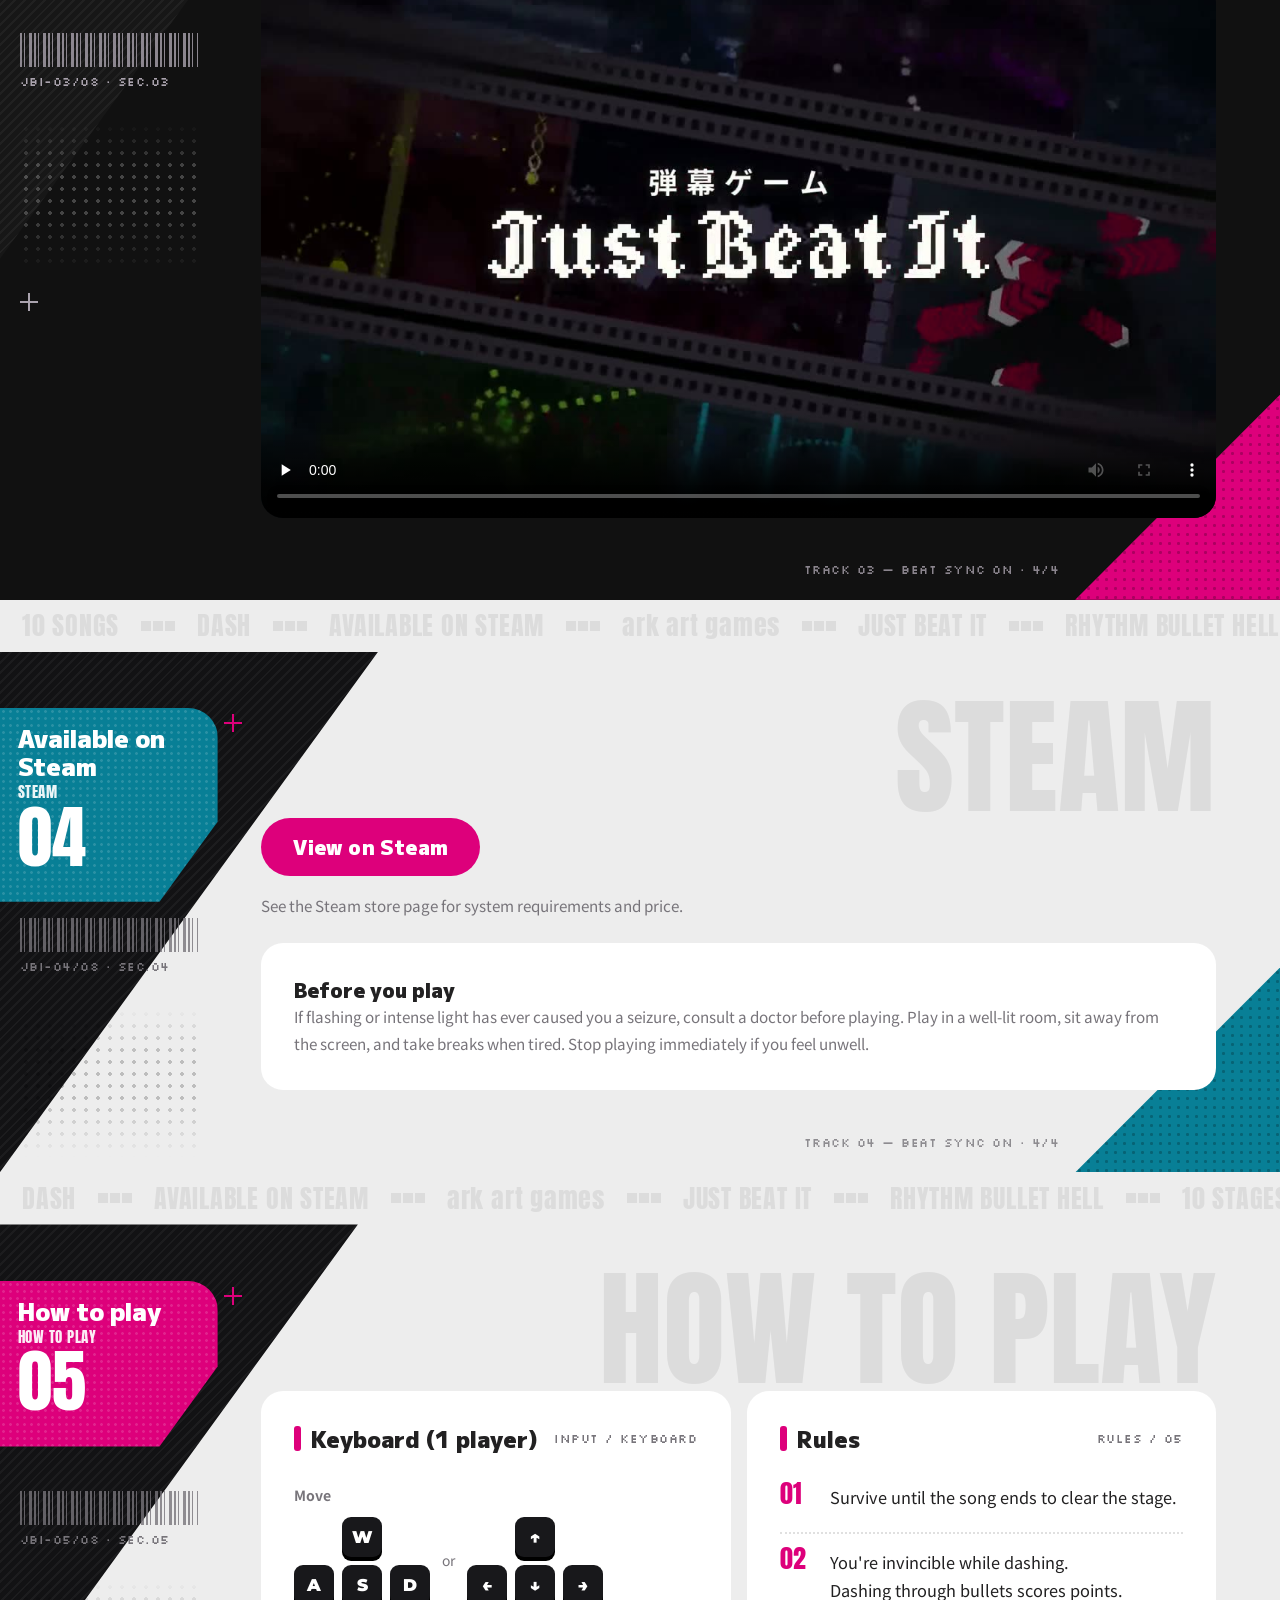
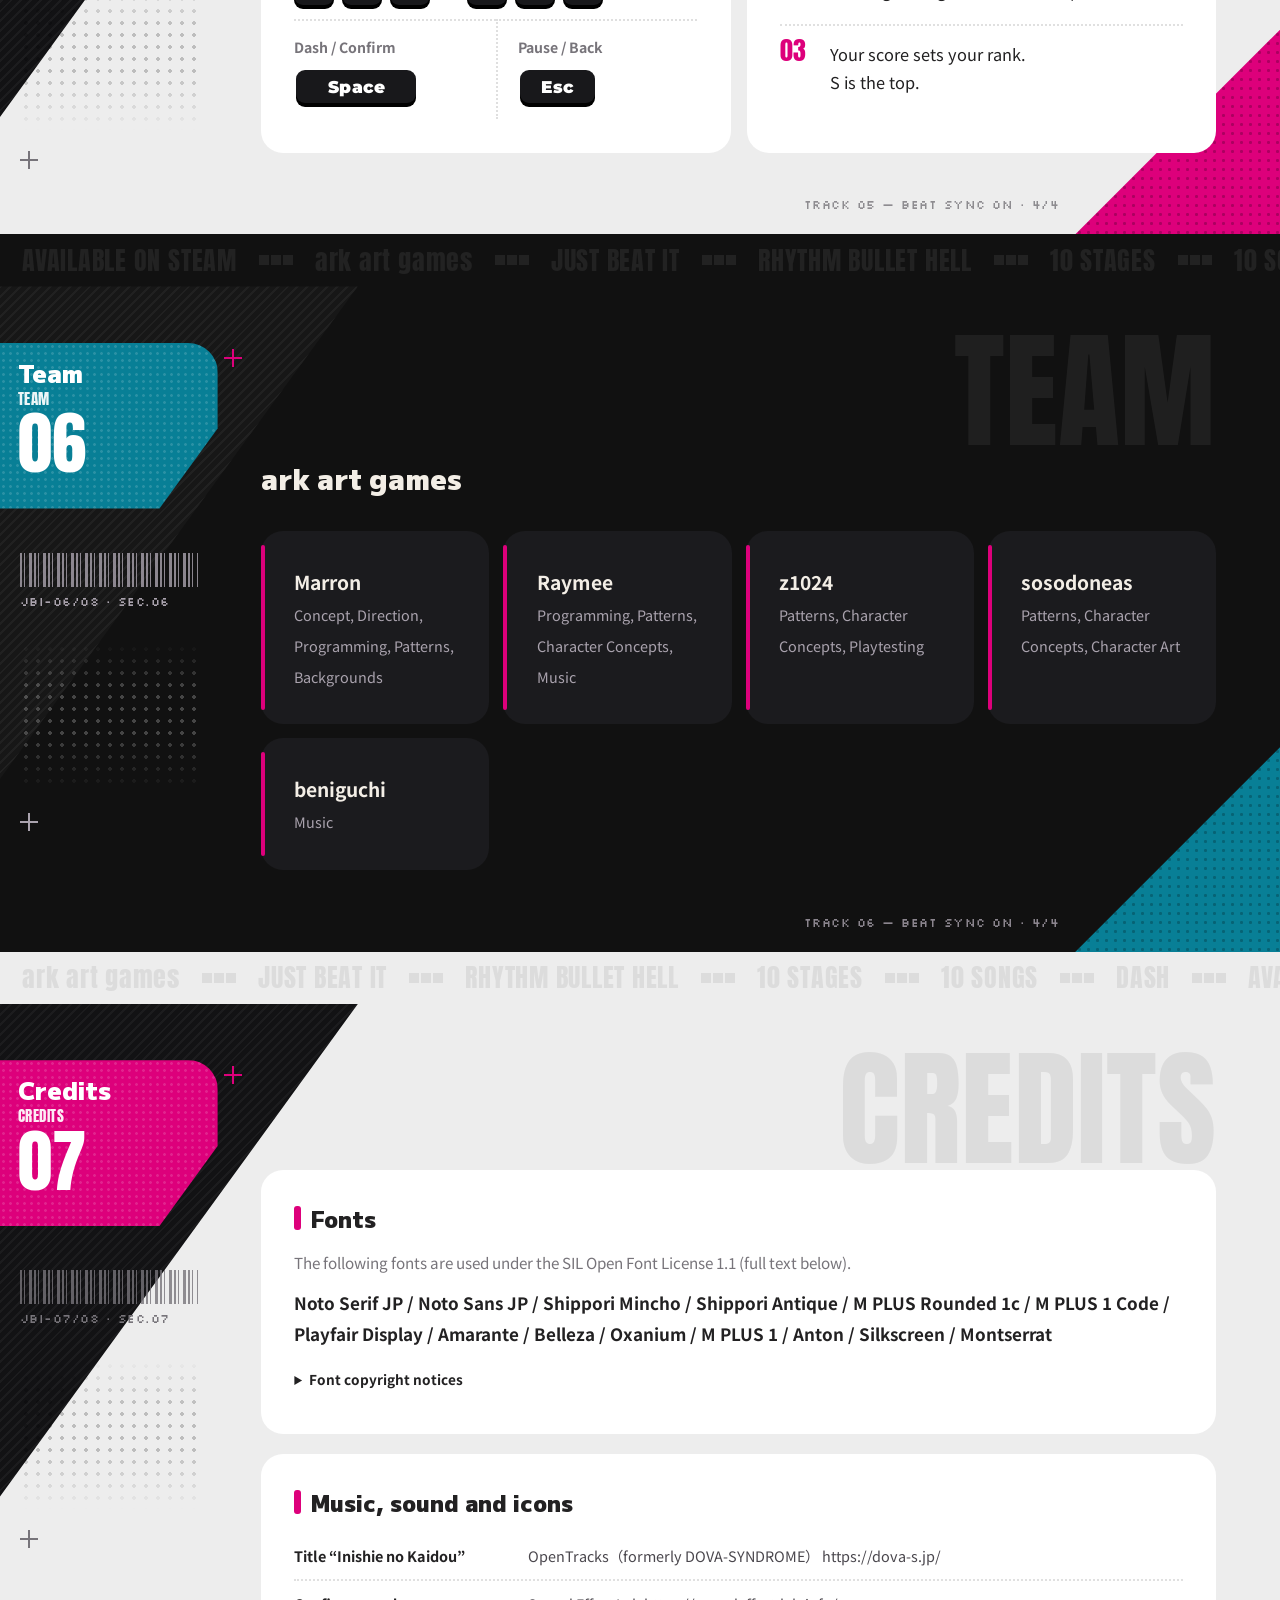
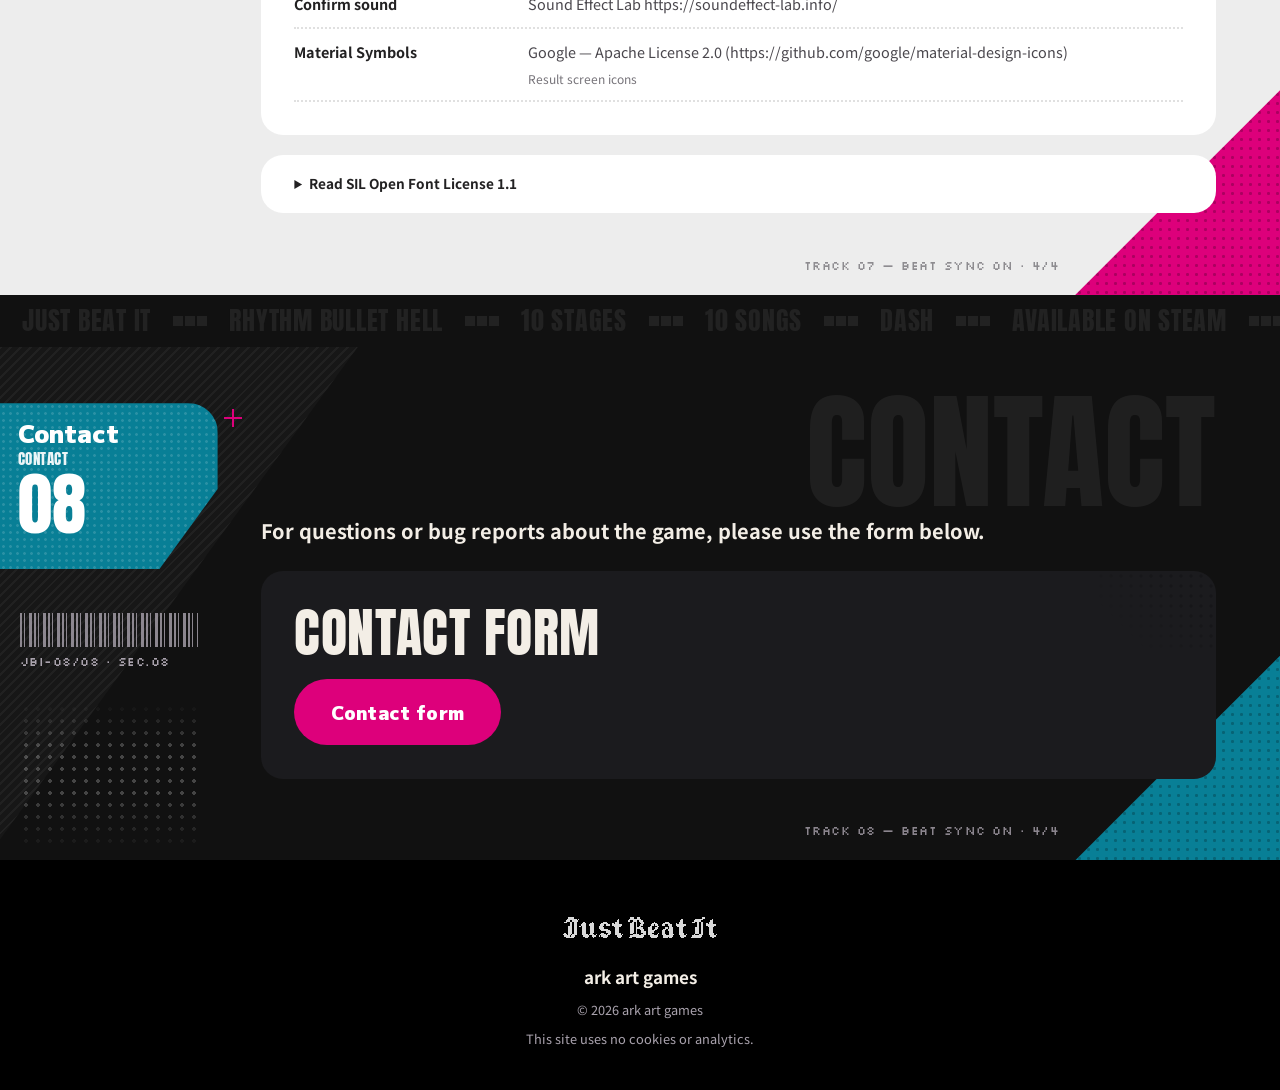
==== commit 0c1a2574: "fix(site): remove redundant Steam availability paragraph" ====
--- a/index.html
+++ b/index.html
@@ -236,7 +236,6 @@
     <h2 class="section-title"><span class="band band-title"><span lang="ja">Steam で配信中</span><span lang="en">Available on Steam</span></span></h2>
     <p class="section-en">STEAM</p>
   </header>
-  <p class="lead"><span lang="ja">Steam で配信中です。ストアページでゲームの詳細を確認し、購入できます。</span><span lang="en">Available now on Steam. Visit the store page to learn more and get the game.</span></p>
   <a class="band band-action band-big" href="https://store.steampowered.com/app/5429530/Just_Beat_It/" target="_blank" rel="noopener" data-steam-link><span lang="ja">Steam ストアページへ</span><span lang="en">View on Steam</span></a>
   <p class="note steam-note"><span lang="ja">動作環境や価格は Steam のストアページをご覧ください。</span><span lang="en">See the Steam store page for system requirements and price.</span></p>
   <aside class="plate play-notice">
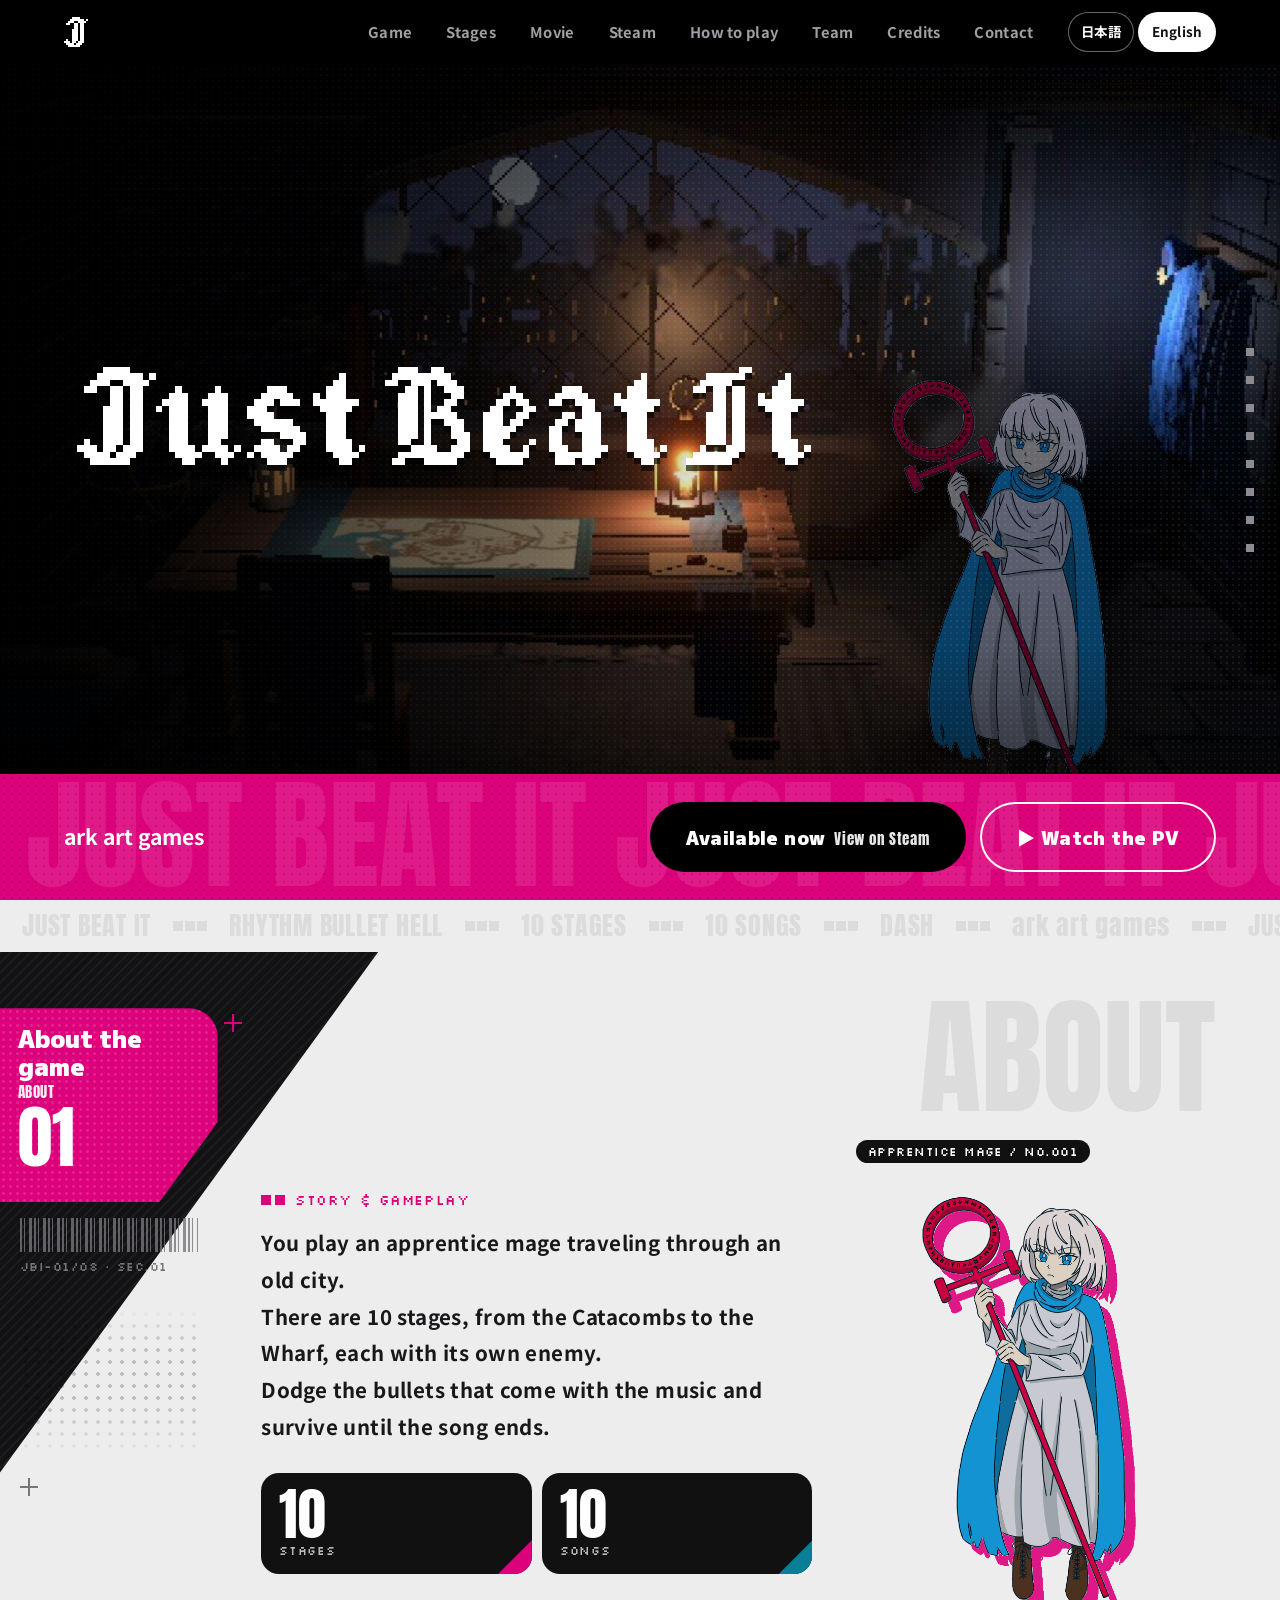
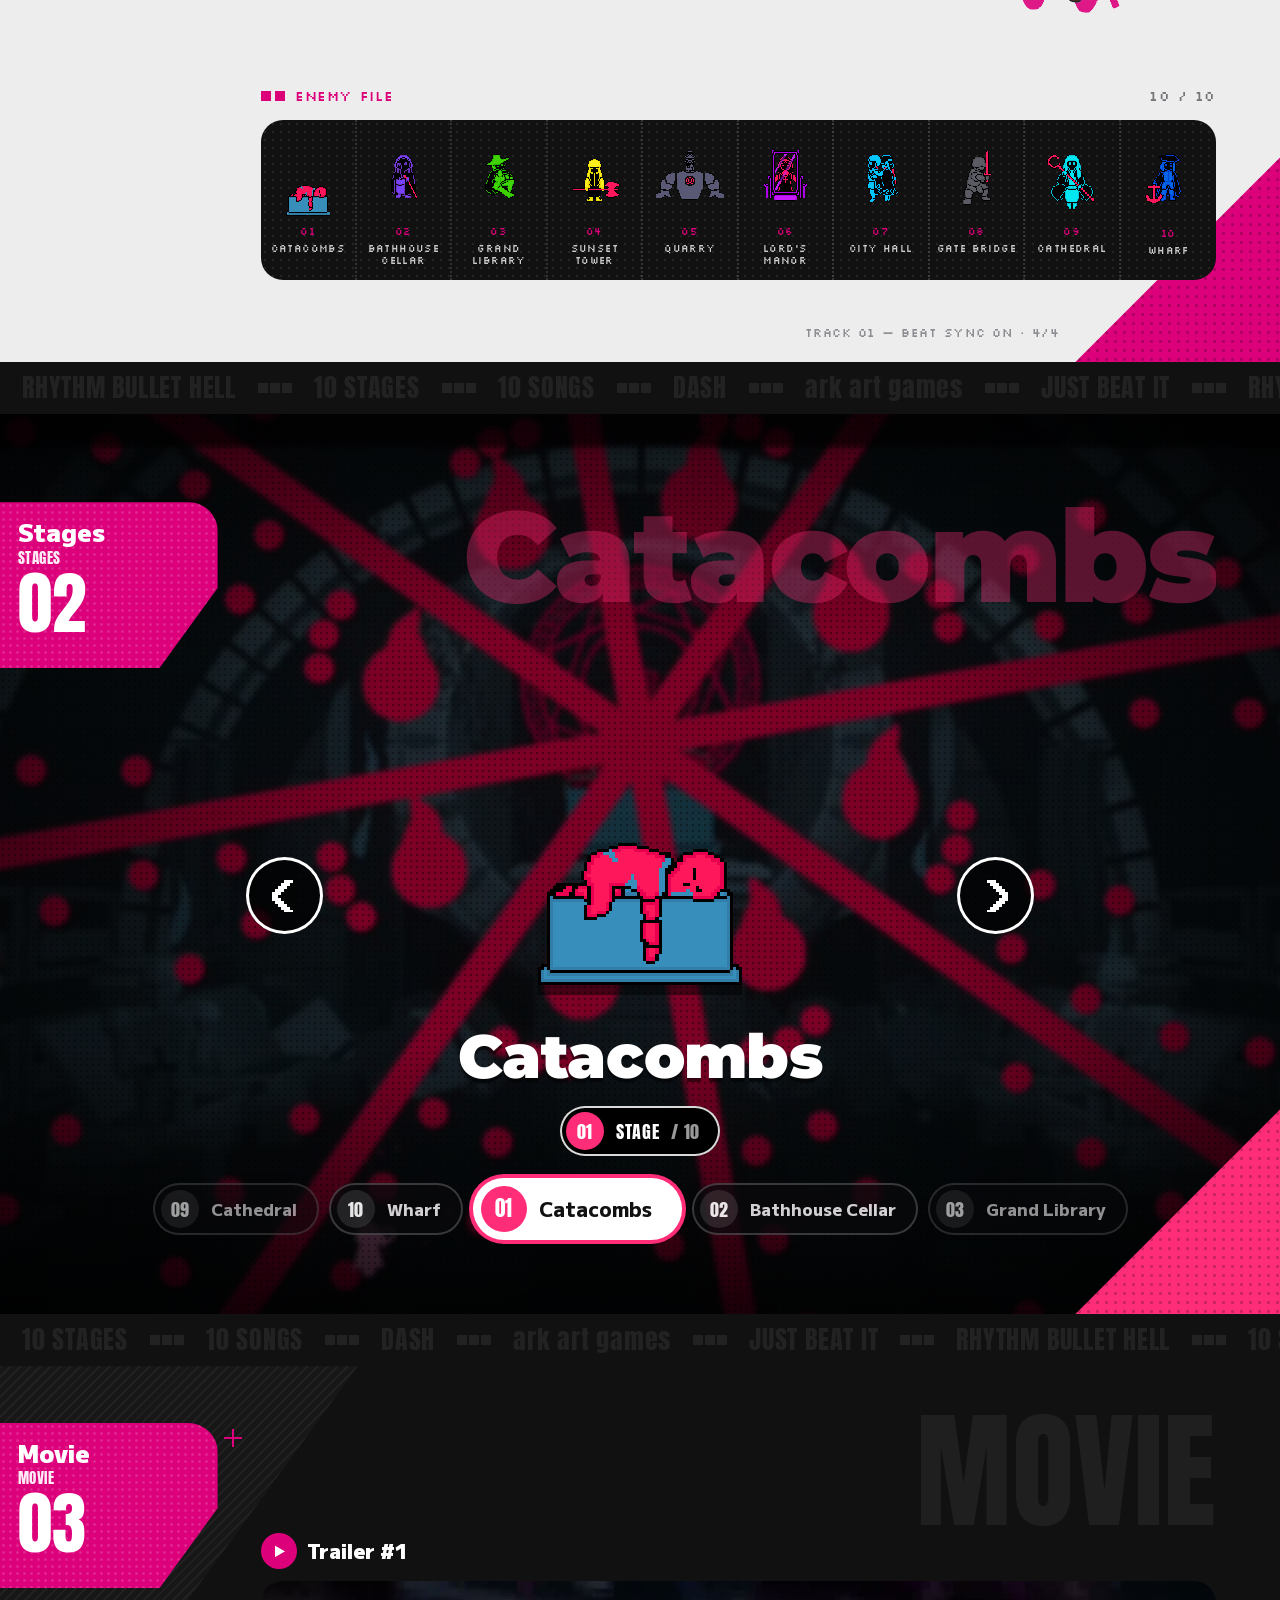
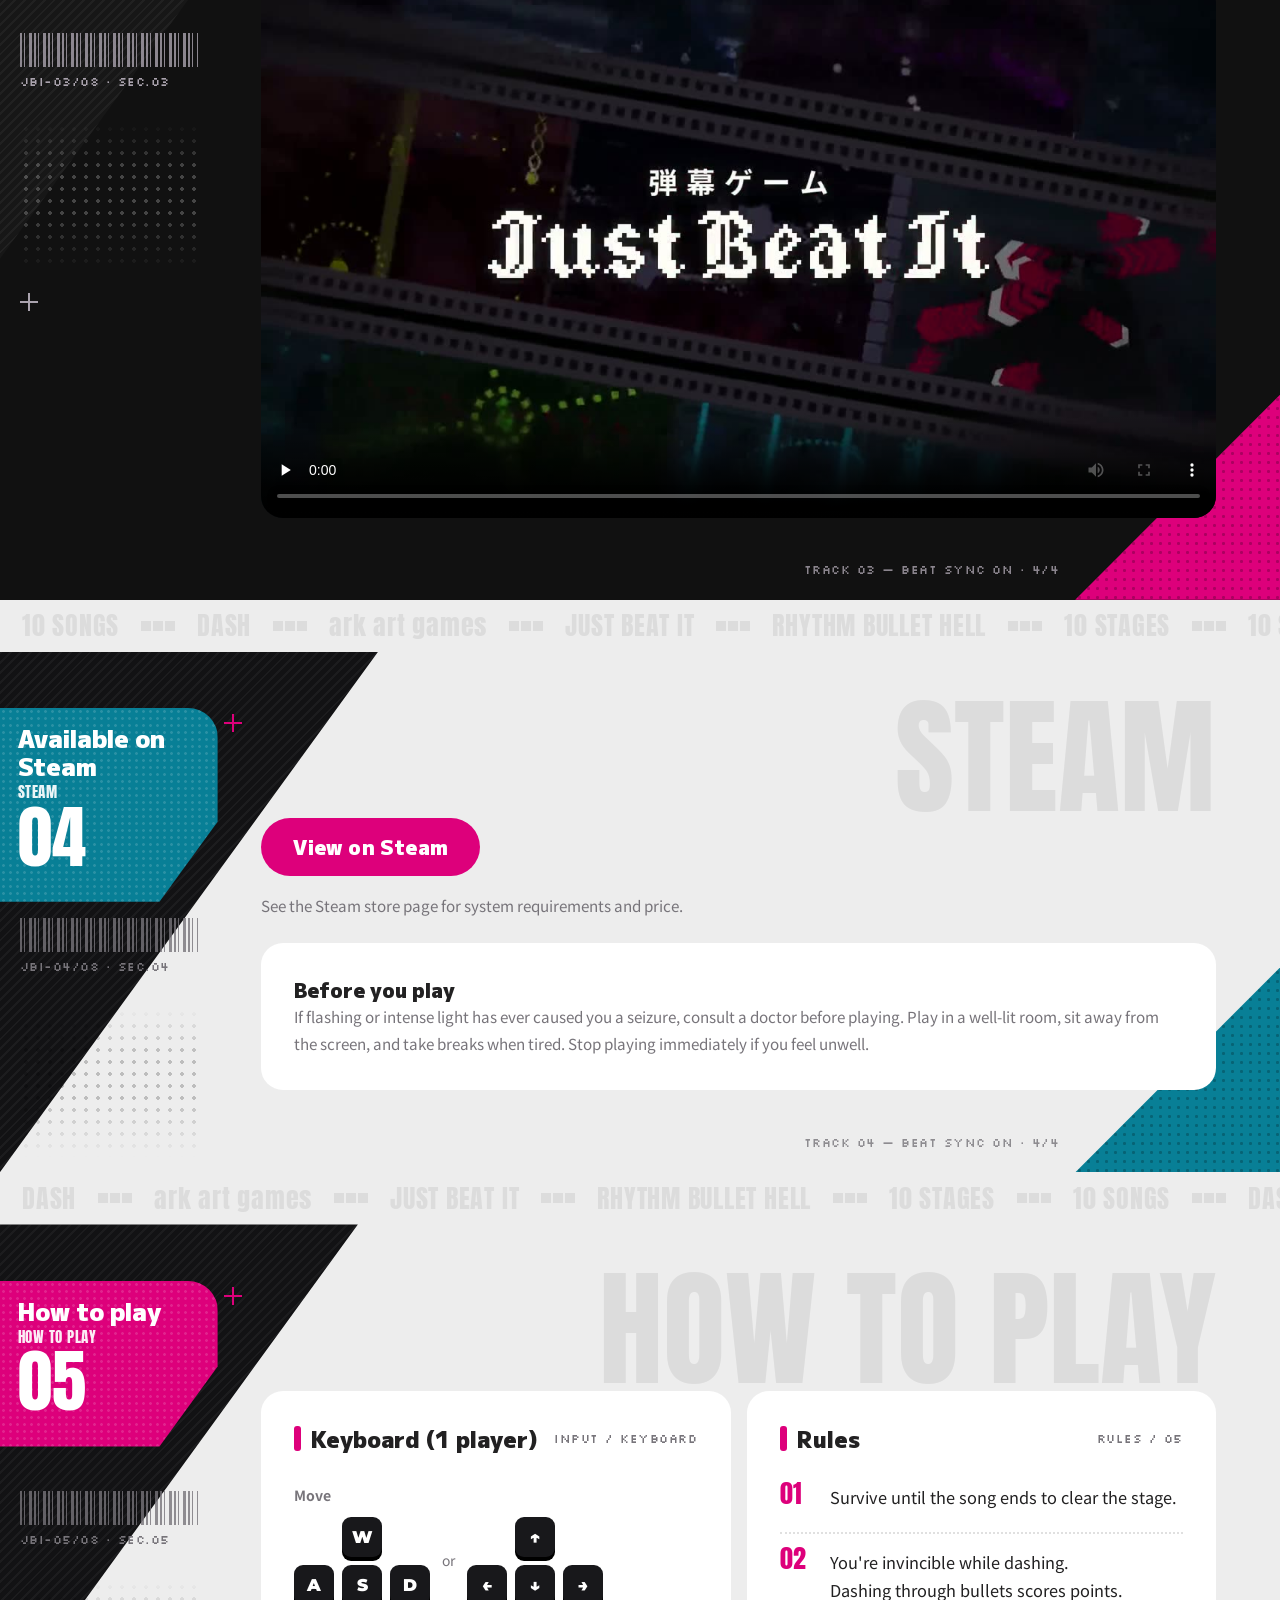
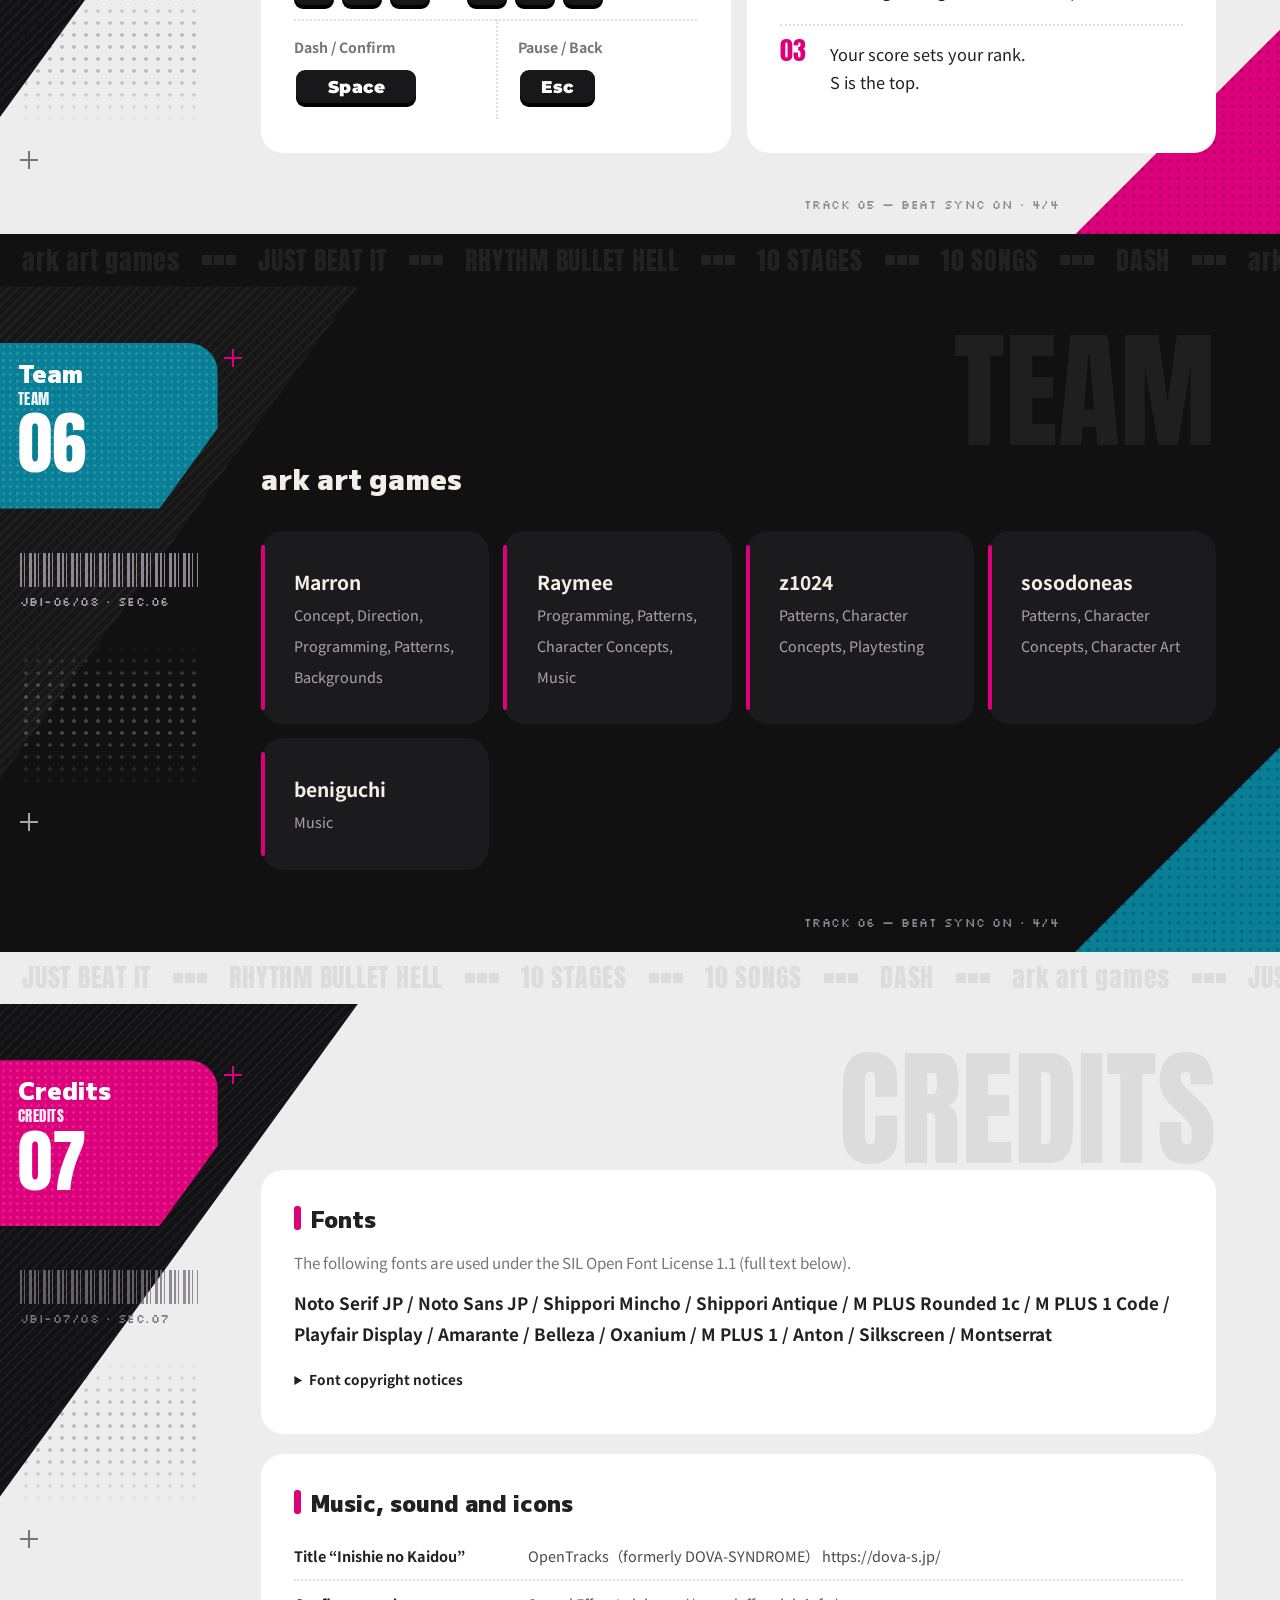
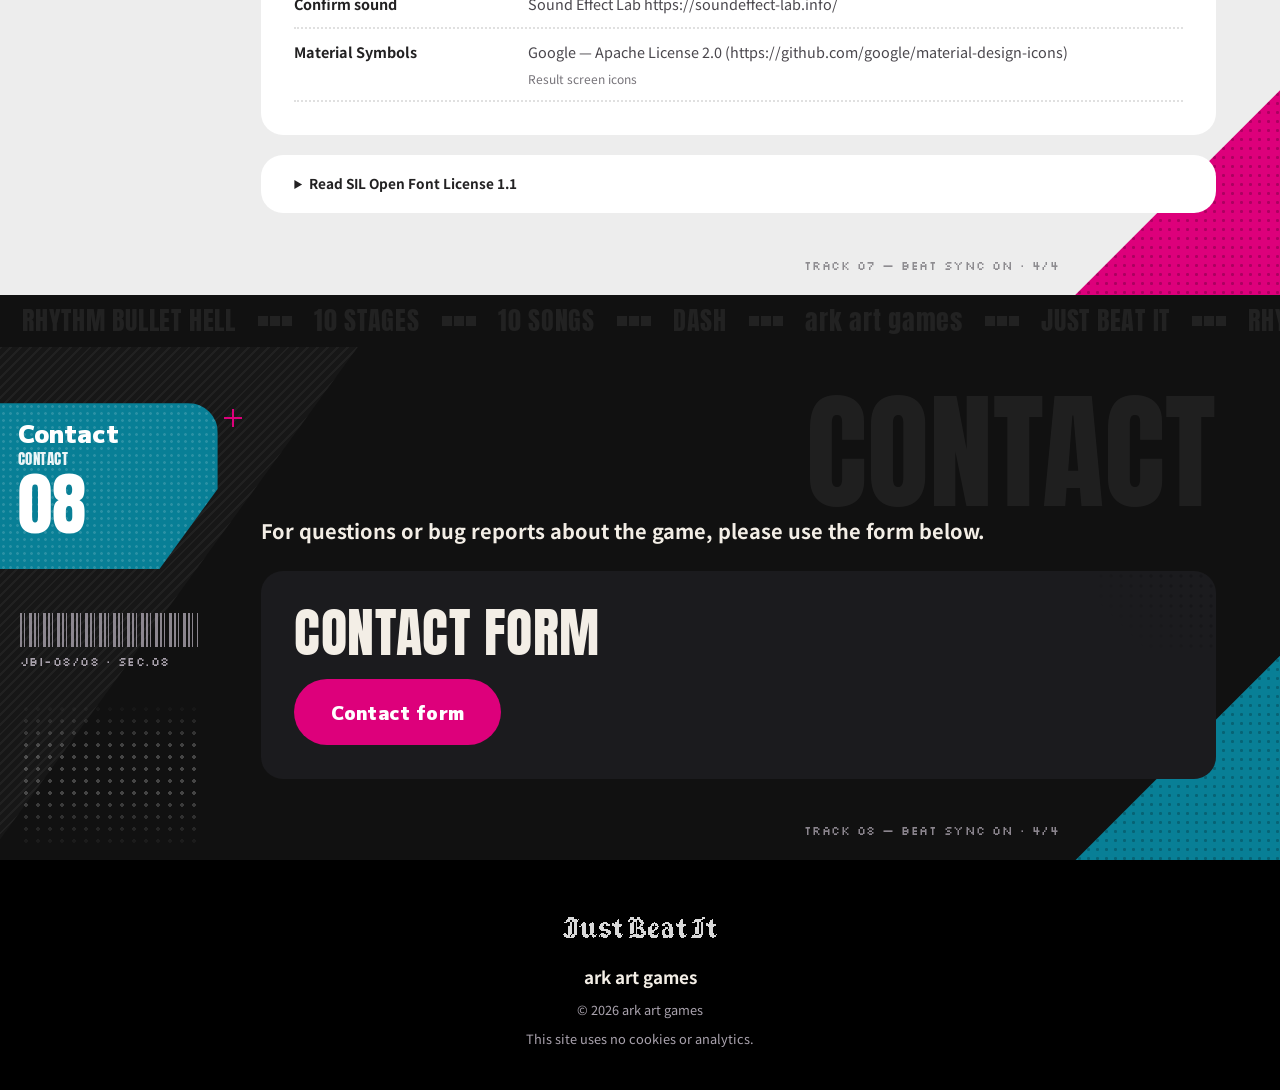
==== commit aef7c817: "fix(site): remove Steam availability text from ticker" ====
--- a/index.html
+++ b/index.html
@@ -30,7 +30,7 @@
 <link rel="stylesheet" href="assets/css/style-new.css?v=20261119">
 <script defer src="assets/js/config.js?v=20261119"></script>
 <script defer src="assets/js/opening.js?v=20261119"></script>
-<script defer src="assets/js/main.js?v=20261119"></script>
+<script defer src="assets/js/main.js?v=20261119b"></script>
 <script type="application/ld+json">
 {
   "@context": "https://schema.org",
